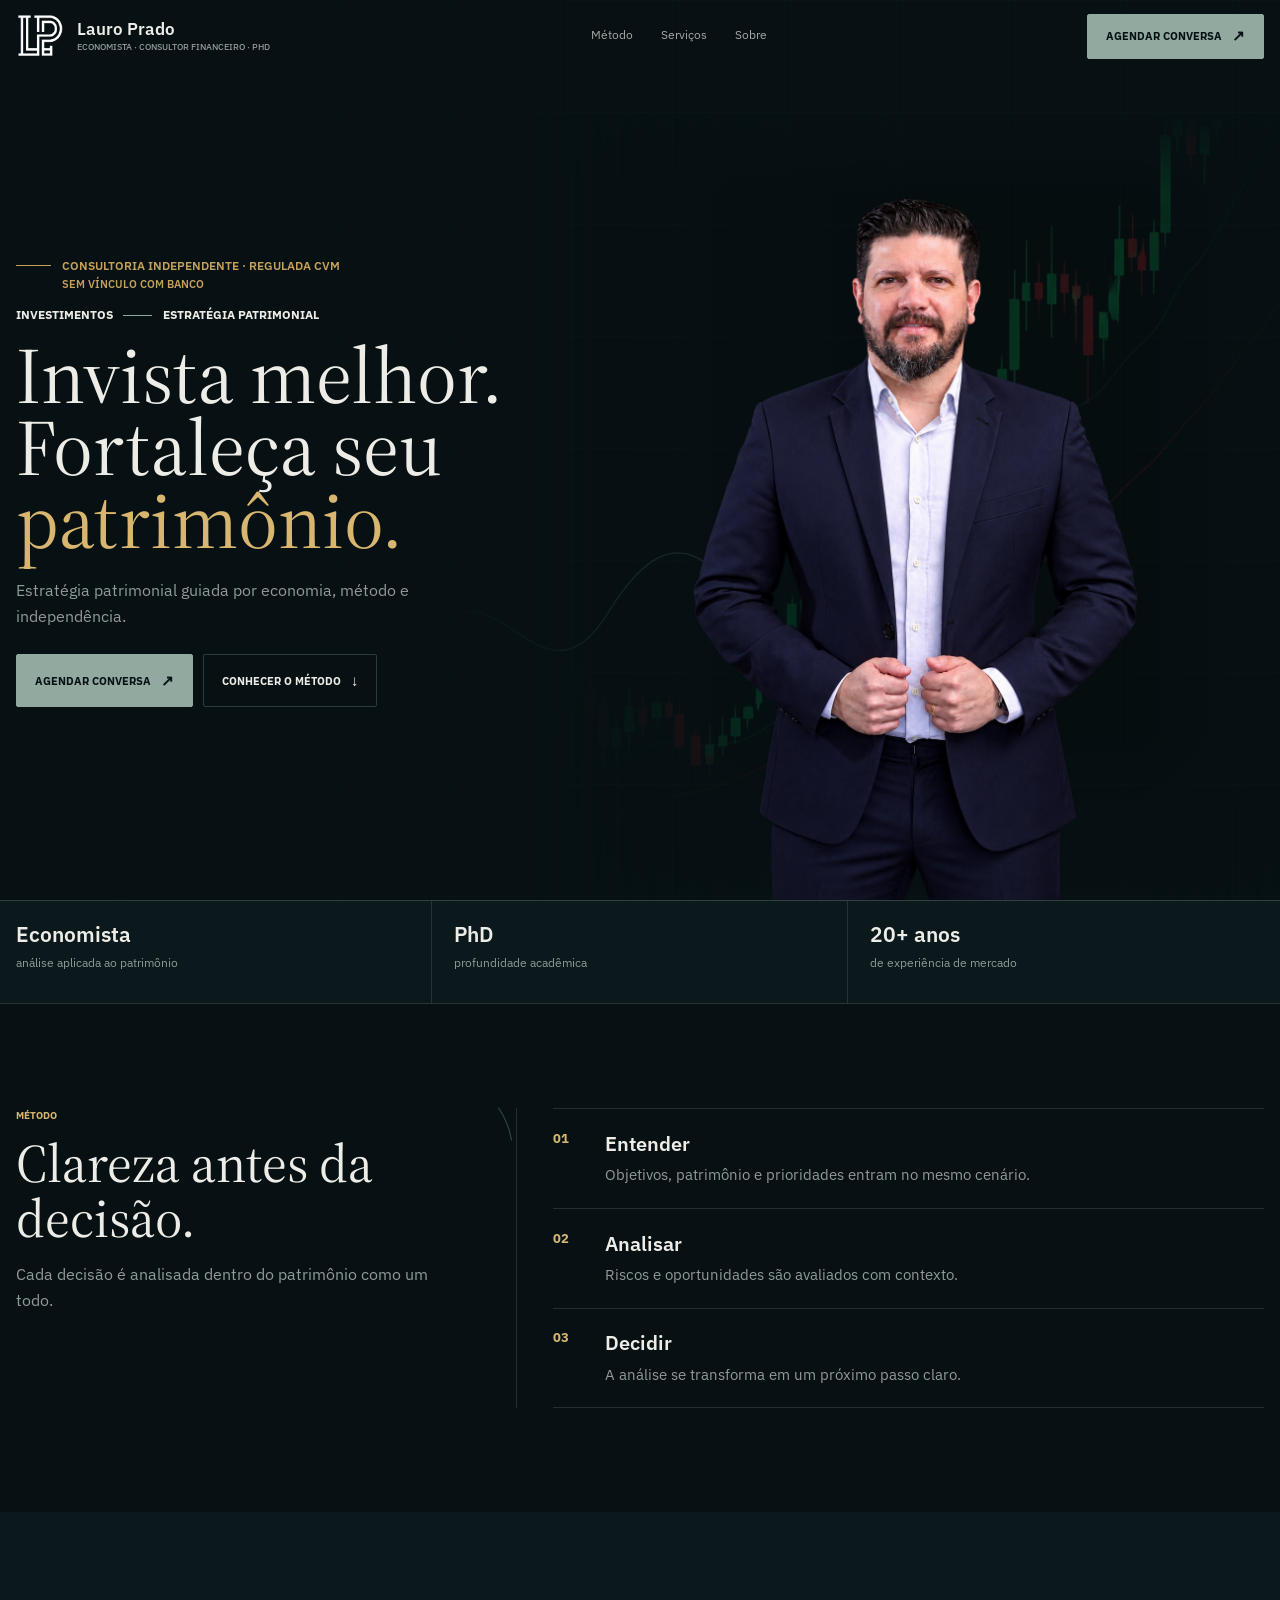
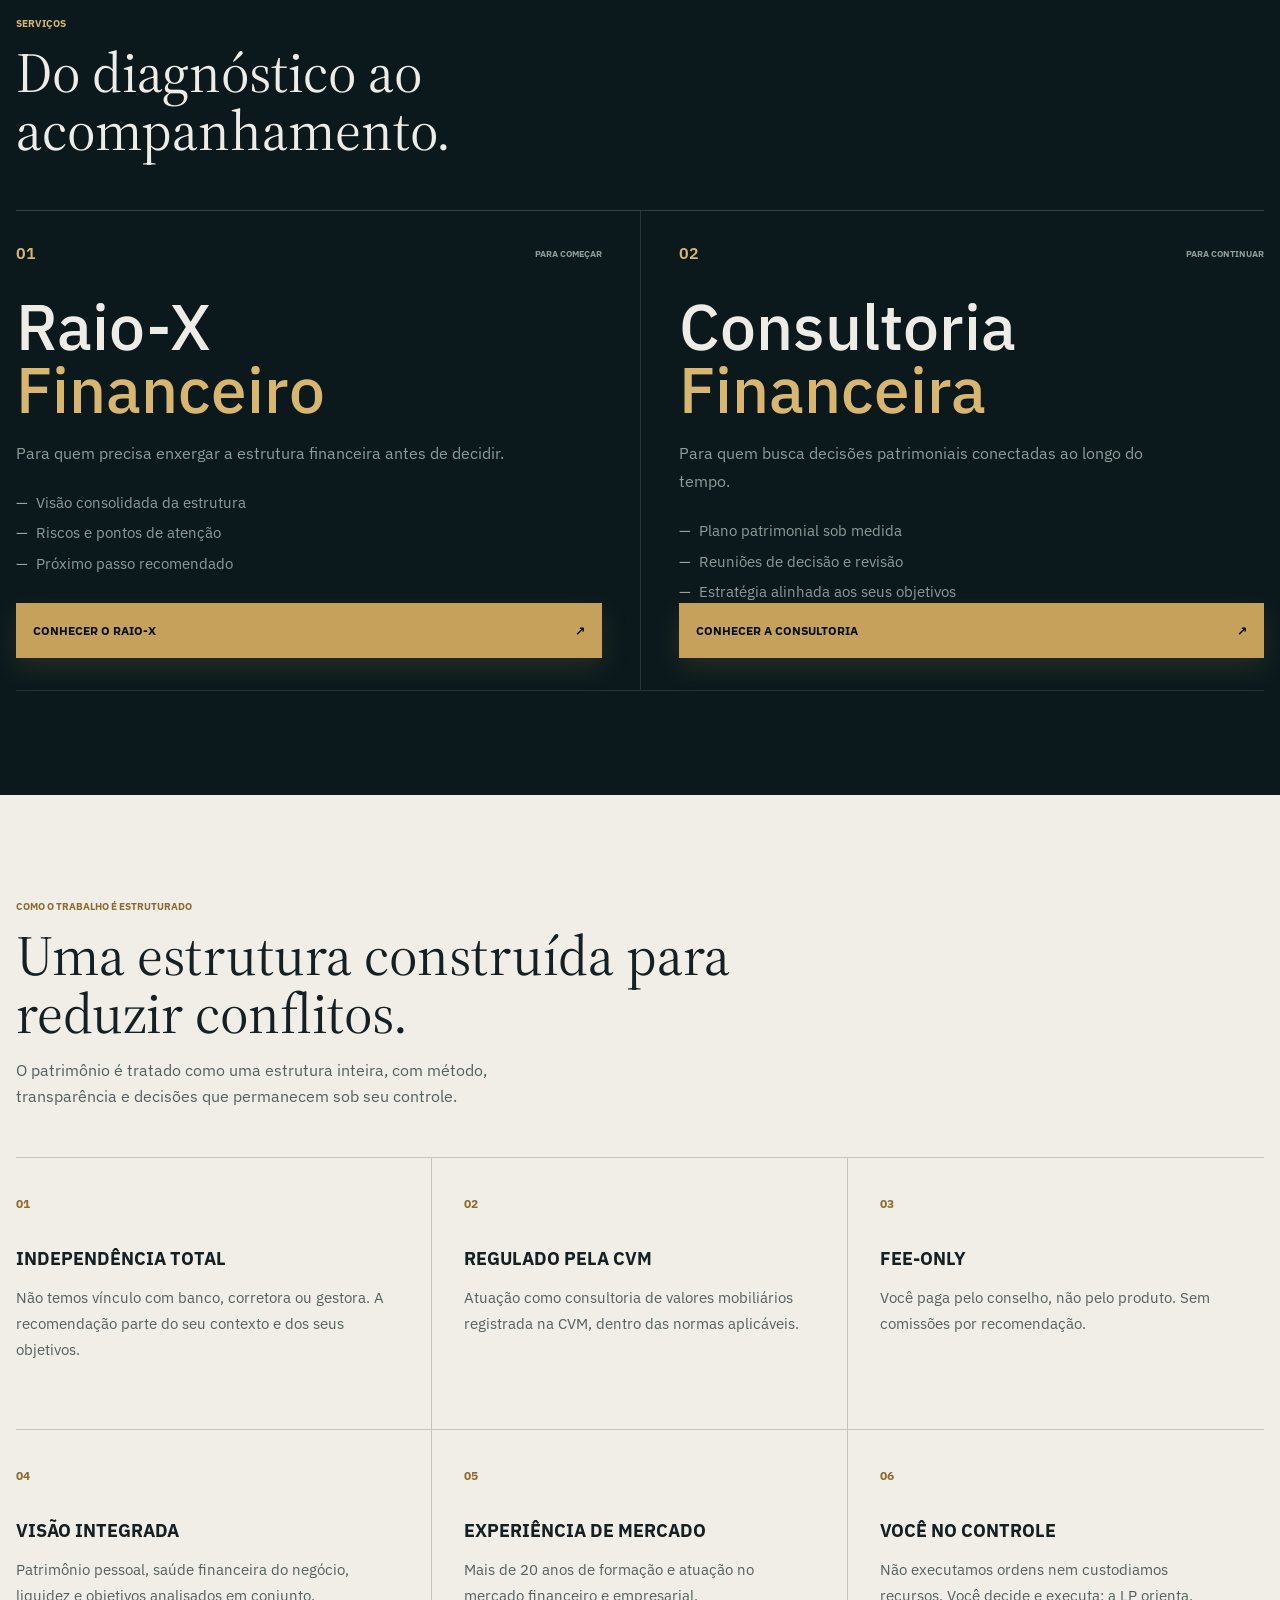
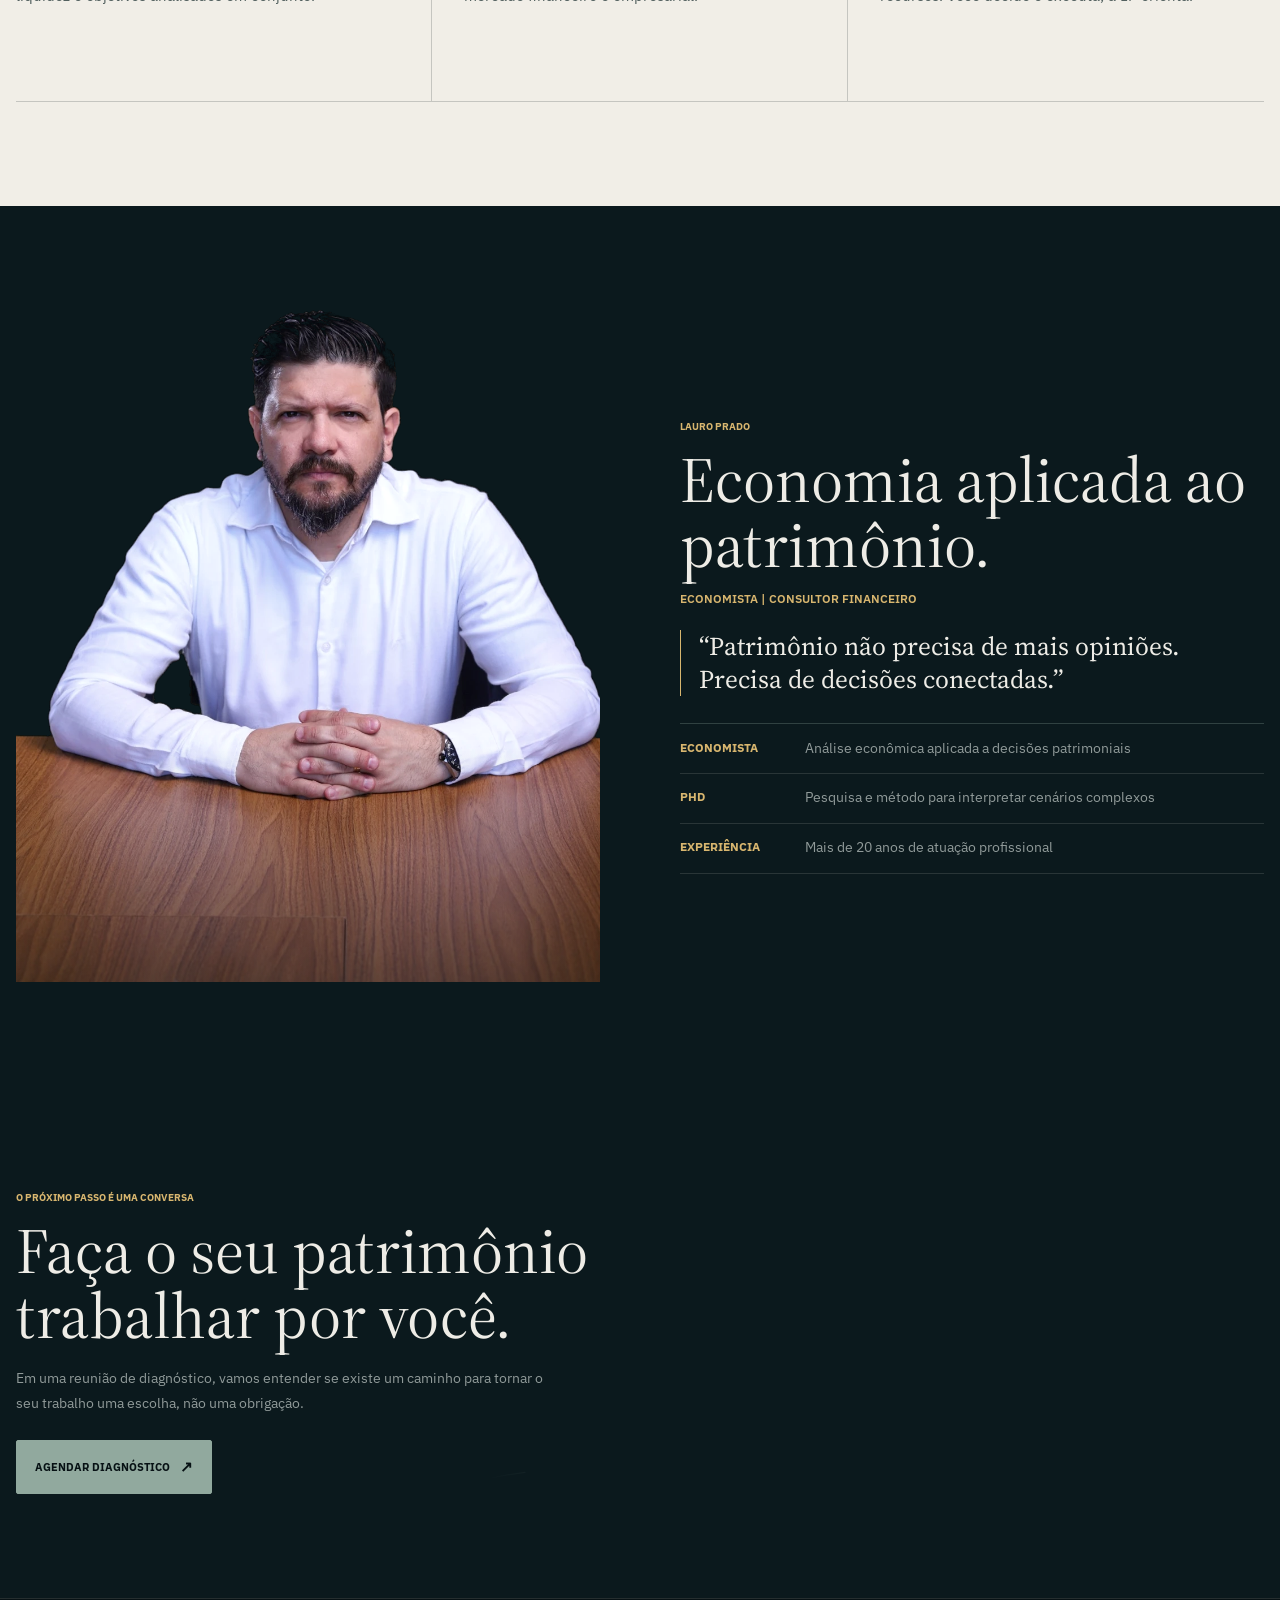
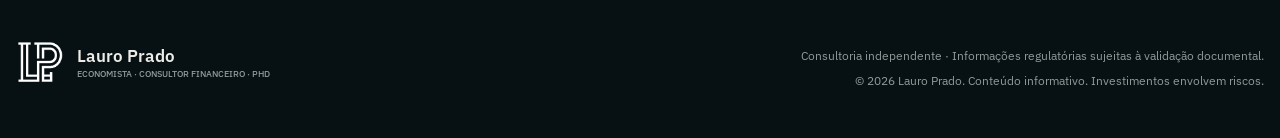
==== index.html @ 0a164f97 "Publish larger mobile portrait" ====
<!DOCTYPE html><html lang="pt-BR"><head><meta charset="UTF-8"><meta name="viewport" content="width=device-width"><meta name="theme-color" content="#071114"><meta name="referrer" content="strict-origin-when-cross-origin"><meta name="description" content="Consultoria independente para investir com mais estratégia e fortalecer seu patrimônio no longo prazo."><meta property="og:title" content="Lauro Prado | Invista melhor. Fortaleça seu patrimônio."><meta property="og:description" content="Organize seus investimentos, reduza decisões no escuro e busque crescimento patrimonial com estratégia."><meta property="og:image" content="/og.png"><title>Lauro Prado | Invista melhor. Fortaleça seu patrimônio.</title><link rel="stylesheet" href="/assets/index.tAjragAQ.css"></head><body><header class="site-header"><a class="brand" href="#inicio" aria-label="Lauro Prado, início"><span class="brand-mark"><img src="/logo-mark-transparent.png" alt=""></span><span class="brand-name"><strong>Lauro Prado</strong><small>Economista · Consultor financeiro · PHD</small></span></a><nav class="desktop-nav" aria-label="Navegação principal"><a href="#metodo">Método</a><a href="#solucoes">Serviços</a><a href="#sobre">Sobre</a></nav><a class="header-cta" href="https://www.lauroprado.com.br/reuniao">Agendar conversa <span aria-hidden="true">↗︎</span></a><button class="menu-button" type="button" aria-label="Abrir menu" aria-expanded="false"><span></span><span></span></button><nav class="mobile-menu" aria-label="Menu mobile"><a href="#metodo">Método</a><a href="#solucoes">Serviços</a><a href="#sobre">Sobre</a><a class="header-cta" href="https://www.lauroprado.com.br/reuniao">Agendar conversa <span aria-hidden="true">↗︎</span></a></nav></header><main><section id="inicio" class="hero"><div class="hero-market" aria-hidden="true"><img src="/market-candles-hero.webp" alt="" width="1024" height="1400"></div><svg class="decision-line decision-line-hero" viewBox="0 0 1000 240" preserveAspectRatio="none" aria-hidden="true"><path class="decision-path" d="M0 128 C68 32 126 221 204 102 S332 36 402 144 S526 198 592 116 S704 70 772 104 S886 86 1000 72"></path></svg><div class="hero-copy"><p class="hero-regulatory"><span><strong>Consultoria independente · Regulada CVM</strong><small>Sem vínculo com banco</small></span></p><p class="eyebrow hero-eyebrow">Investimentos <i></i> Estratégia patrimonial</p><h1><span class="hero-title-line">Invista melhor.</span><span class="hero-title-line">Fortaleça seu</span><span class="hero-title-line"><em>patrimônio.</em></span></h1><p class="hero-lead">Estratégia patrimonial guiada por economia, método e independência.</p><div class="hero-actions"><a class="button button-gold" href="https://www.lauroprado.com.br/reuniao">Agendar conversa <span aria-hidden="true">↗︎</span></a><a class="button button-ghost" href="#metodo">Conhecer o método <span aria-hidden="true">↓</span></a></div></div><div class="hero-person"><picture><source media="(max-width: 719px)" srcset="/consultor-terno-final-560.webp"><img src="/consultor-terno-final-960.webp" alt="Lauro Prado, economista e estrategista patrimonial" width="960" height="1440" fetchpriority="high"></picture></div></section><section id="credenciais" class="authority-strip" aria-label="Credenciais de Lauro Prado"><div data-reveal><strong>Economista</strong><span>análise aplicada ao patrimônio</span></div><div data-reveal><strong>PhD</strong><span>profundidade acadêmica</span></div><div data-reveal><strong>20+ anos</strong><span>de experiência de mercado</span></div></section><section id="metodo" class="method section-dark"><div class="method-layout"><div class="section-heading" data-reveal><p class="eyebrow">Método</p><h2>Clareza antes da decisão.</h2><p>Cada decisão é analisada dentro do patrimônio como um todo.</p></div><div class="steps-list"><svg class="decision-line decision-line-method" viewBox="0 0 120 460" preserveAspectRatio="none" aria-hidden="true"><path class="decision-path" d="M24 0 C102 70 18 136 72 214 S28 330 58 460"></path></svg><article class="step" data-reveal><span>01</span><div><h3>Entender</h3><p>Objetivos, patrimônio e prioridades entram no mesmo cenário.</p></div></article><article class="step" data-reveal><span>02</span><div><h3>Analisar</h3><p>Riscos e oportunidades são avaliados com contexto.</p></div></article><article class="step" data-reveal><span>03</span><div><h3>Decidir</h3><p>A análise se transforma em um próximo passo claro.</p></div></article></div></div></section><section id="solucoes" class="solutions section-light"><div class="section-heading" data-reveal><p class="eyebrow">Serviços</p><h2>Do diagnóstico ao acompanhamento.</h2></div><div class="offer-grid"><article class="offer offer-featured" data-reveal><div class="offer-top"><span class="offer-index">01</span><span class="offer-tag">Para começar</span></div><h3>Raio-X<br><em>Financeiro</em></h3><p>Para quem precisa enxergar a estrutura financeira antes de decidir.</p><ul class="offer-points"><li>Visão consolidada da estrutura</li><li>Riscos e pontos de atenção</li><li>Próximo passo recomendado</li></ul><a class="product-button" href="https://lauroprado.com.br/aplicacao">Conhecer o Raio-X <span aria-hidden="true">↗︎</span></a></article><article class="offer offer-consulting" data-reveal><div class="offer-top"><span class="offer-index">02</span><span class="offer-tag">Para continuar</span></div><h3>Consultoria<br><em>Financeira</em></h3><p>Para quem busca decisões patrimoniais conectadas ao longo do tempo.</p><ul class="offer-points"><li>Plano patrimonial sob medida</li><li>Reuniões de decisão e revisão</li><li>Estratégia alinhada aos seus objetivos</li></ul><a class="product-button" href="https://www.lauroprado.com.br/reuniao">Conhecer a consultoria <span aria-hidden="true">↗︎</span></a></article></div></section><section id="diferenciais" class="differentials section-light"><div class="section-heading" data-reveal><p class="eyebrow">Como o trabalho é estruturado</p><h2>Uma estrutura construída para reduzir conflitos.</h2><p>O patrimônio é tratado como uma estrutura inteira, com método, transparência e decisões que permanecem sob seu controle.</p></div><div class="differential-grid"><article data-reveal><span>01</span><h3>Independência total</h3><p>Não temos vínculo com banco, corretora ou gestora. A recomendação parte do seu contexto e dos seus objetivos.</p></article><article data-reveal><span>02</span><h3>Regulado pela CVM</h3><p>Atuação como consultoria de valores mobiliários registrada na CVM, dentro das normas aplicáveis.</p></article><article data-reveal><span>03</span><h3>Fee-only</h3><p>Você paga pelo conselho, não pelo produto. Sem comissões por recomendação.</p></article><article data-reveal><span>04</span><h3>Visão integrada</h3><p>Patrimônio pessoal, saúde financeira do negócio, liquidez e objetivos analisados em conjunto.</p></article><article data-reveal><span>05</span><h3>Experiência de mercado</h3><p>Mais de 20 anos de formação e atuação no mercado financeiro e empresarial.</p></article><article data-reveal><span>06</span><h3>Você no controle</h3><p>Não executamos ordens nem custodiamos recursos. Você decide e executa; a LP orienta.</p></article></div></section><section id="sobre" class="about section-light"><div class="about-photo" data-reveal><picture><source media="(max-width: 719px)" srcset="/consultor-mesa-720.webp"><img src="/consultor-mesa-1200.webp" alt="Lauro Prado sentado à mesa" width="1200" height="1188" loading="lazy"></picture></div><div class="about-copy" data-reveal><p class="eyebrow">Lauro Prado</p><h2>Economia aplicada ao patrimônio.</h2><p class="about-role">Economista | Consultor financeiro</p><blockquote>“Patrimônio não precisa de mais opiniões. Precisa de decisões conectadas.”</blockquote><dl class="about-facts"><div><dt>Economista</dt><dd>Análise econômica aplicada a decisões patrimoniais</dd></div><div><dt>PhD</dt><dd>Pesquisa e método para interpretar cenários complexos</dd></div><div><dt>Experiência</dt><dd>Mais de 20 anos de atuação profissional</dd></div></dl></div></section><section class="final-cta"><svg class="decision-line decision-line-final" viewBox="0 0 1000 160" preserveAspectRatio="none" aria-hidden="true"><path class="decision-path" d="M0 104 C138 78 236 116 342 92 S558 84 674 78 S862 69 1000 64"></path></svg><div data-reveal><p class="eyebrow">O próximo passo é uma conversa</p><h2>Faça o seu patrimônio trabalhar por você.</h2><p>Em uma reunião de diagnóstico, vamos entender se existe um caminho para tornar o seu trabalho uma escolha, não uma obrigação.</p><a class="button button-gold" href="https://lauroprado.com.br/aplicacao">Agendar diagnóstico <span aria-hidden="true">↗︎</span></a></div></section></main><footer class="site-footer"><a class="brand" href="#inicio"><span class="brand-mark"><img src="/logo-mark-transparent.png" alt=""></span><span class="brand-name"><strong>Lauro Prado</strong><small>Economista · Consultor financeiro · PHD</small></span></a><div class="footer-legal"><p>Consultoria independente · Informações regulatórias sujeitas à validação documental.</p><small>© 2026 Lauro Prado. Conteúdo informativo. Investimentos envolvem riscos.</small></div></footer><script type="module" src="/assets/index.astro_astro_type_script_index_0_lang.DBPGQiYn.js"></script></body></html>
---- assets/index.tAjragAQ.css ----
@import "https://fonts.googleapis.com/css2?family=IBM+Plex+Sans:wght@400;500;600;700&family=Source+Serif+4:opsz,wght@8..60,400;8..60,500;8..60,600&display=swap";:root{--navy:#071114;--surface:#0b191d;--surface-strong:#0b191d;--ink:#eeece6;--muted:#909a99;--paper:#f1eee7;--paper-ink:#142024;--accent:#91a99e;--accent-strong:#d8b66f;--brass:#c6a15b;--gold:var(--accent);--gold-soft:var(--accent-strong);--line:#91a99e47;--line-soft:#eeece621;--sans:"IBM Plex Sans", Arial, sans-serif;--display:"Source Serif 4", Georgia, serif}*{box-sizing:border-box}html{scroll-behavior:smooth;background:var(--navy)}body{background:var(--navy);min-width:0;color:var(--ink);font-family:var(--sans);-webkit-font-smoothing:antialiased;margin:0;overflow-x:hidden}a{color:inherit;text-decoration:none}button{font:inherit}img{max-width:100%;display:block}section[id]{scroll-margin-top:5.2rem}[data-reveal]{opacity:1}a:focus-visible,button:focus-visible{outline:2px solid var(--accent-strong);outline-offset:4px}.site-header{z-index:30;background:0 0;border-bottom:1px solid #0000;grid-template-columns:1fr auto;align-items:center;width:100%;min-height:4.5rem;padding:0 max(.85rem,50% - 39rem);transition:background .24s,border-color .24s,backdrop-filter .24s;display:grid;position:fixed;top:0;left:0}.site-header.is-scrolled{border-color:var(--line-soft);backdrop-filter:blur(10px);background:#071114eb}.brand{align-items:center;gap:.78rem;width:max-content;display:inline-flex}.brand-mark{flex:none;place-items:center;width:3.05rem;height:3.05rem;display:grid;overflow:hidden}.brand-mark img{object-fit:contain;width:100%;height:100%}.brand-name strong{color:var(--ink);letter-spacing:0;font-size:clamp(1rem,1.35vw,1.22rem);font-weight:600;line-height:1;display:block}.brand-name small{color:var(--muted);letter-spacing:0;text-transform:uppercase;white-space:nowrap;margin-top:.28rem;font-size:.57rem;font-weight:500;line-height:1.15;display:block}.desktop-nav,.site-header>.header-cta{display:none}.desktop-nav a{color:#f2f0e9ad;font-size:.72rem;transition:color .2s}.desktop-nav a:hover{color:var(--ink)}.menu-button{border:1px solid var(--line);width:2.75rem;height:2.75rem;color:var(--gold-soft);background:#05111640;border-radius:2px;place-content:center;gap:.36rem;display:grid}.menu-button span{background:currentColor;width:1.1rem;height:1px;display:block}.mobile-menu{border-bottom:1px solid var(--line);background:#051116fa;padding:.55rem .85rem .85rem;display:none;position:absolute;top:100%;left:0;right:0}.mobile-menu.is-open{display:grid}.mobile-menu a:not(.header-cta){border-bottom:1px solid var(--line-soft);color:var(--ink);padding:.85rem 0;font-size:.82rem}.header-cta,.button{border:1px solid var(--accent);letter-spacing:0;text-transform:uppercase;border-radius:2px;justify-content:center;align-items:center;gap:.65rem;min-height:3.35rem;padding:0 1.1rem;font-size:.68rem;font-weight:700;transition:color .18s,background .18s,transform .18s;display:inline-flex}.header-cta:hover,.button:hover{transform:translateY(-1px)}.button-gold,.header-cta{background:var(--accent);color:#071114;box-shadow:none}.button-gold:hover,.header-cta:hover{background:var(--accent-strong)}.button-ghost{border-color:var(--line);color:var(--ink);background:0 0}.button-ghost:hover{border-color:var(--gold)}.button span,.header-cta span,.product-button span,.text-link span{font-variant-emoji:text;font-family:Arial,sans-serif}.button span,.header-cta span{font-size:.95rem}.eyebrow{color:var(--accent-strong);letter-spacing:0;text-transform:uppercase;margin:0;font-size:.61rem;font-weight:700;line-height:1.55}.hero{isolation:isolate;background:var(--navy);grid-template-columns:minmax(0,.88fr) minmax(0,1.12fr);align-items:center;min-height:100svh;padding:5.5rem max(.9rem,50% - 39rem) 0;display:grid;position:relative;overflow:hidden}.hero:before{z-index:-2;content:"";background-image:linear-gradient(#91a99e06 1px,#0000 1px),linear-gradient(90deg,#91a99e05 1px,#0000 1px);background-size:7rem 7rem;position:absolute;inset:0;mask-image:linear-gradient(90deg,#0000 5%,#000 50% 100%)}.hero-copy{z-index:5;max-width:38rem;padding:2rem 0 3.5rem;position:relative}.hero-regulatory{color:var(--brass);text-transform:uppercase;align-items:flex-start;gap:.7rem;margin:0 0 .9rem;font-size:clamp(.76rem,.9vw,.84rem);font-weight:600;line-height:1.4;display:flex}.hero-regulatory:before{background:var(--brass);content:"";flex:none;width:2.2rem;height:1px;margin-top:.65em}.hero-regulatory span{gap:.18rem;display:grid}.hero-regulatory strong{color:var(--brass);font:inherit}.hero-regulatory small{color:var(--brass);font-size:.67rem;font-weight:600;line-height:1.4}.hero-copy .eyebrow{color:var(--ink);flex-wrap:wrap;align-items:center;gap:.65rem;font-size:clamp(.74rem,.9vw,.84rem);display:flex}.hero-copy .eyebrow i{background:var(--accent);width:1.8rem;height:1px}.hero h1{max-width:none;color:var(--ink);font-family:var(--display);letter-spacing:0;margin:1rem 0 0;font-size:clamp(4rem,6.2vw,6.2rem);font-weight:400;line-height:.91}.hero-title-line{white-space:nowrap;display:block;overflow:visible}.hero h1 em{color:var(--accent-strong);font-style:normal}.hero-lead{max-width:30rem;color:var(--muted);margin:1.35rem 0 0;font-size:1rem;line-height:1.58}.hero-actions{flex-wrap:wrap;gap:.65rem;margin-top:1.55rem;display:flex}.hero-market{z-index:0;opacity:.2;pointer-events:none;position:absolute;inset:7.25rem -2rem 0 42%;overflow:hidden;mask-image:linear-gradient(90deg,#0000 0%,#000 24% 78%,#0000 100%)}.hero-market:before{z-index:1;content:"";background:linear-gradient(90deg, var(--navy) 0%, #0711144d 24%, transparent 52%), linear-gradient(0deg, var(--navy) 0%, transparent 22%, transparent 90%, var(--navy) 100%);position:absolute;inset:0}.hero-market img{object-fit:cover;object-position:64% bottom;filter:saturate(.92)contrast(1.1)brightness(.9);mix-blend-mode:screen;width:100%;height:100%}.hero-person{z-index:3;clip-path:inset(0);align-self:end;height:min(79vh,48rem);position:relative;overflow:visible}.hero-person picture{width:100%;height:100%;display:block}.hero-person img{object-fit:contain;object-position:center bottom;width:100%;height:100%}.authority-strip{z-index:6;border-top:1px solid var(--line);border-bottom:1px solid var(--line-soft);background:var(--surface);grid-template-columns:repeat(3,minmax(0,1fr));padding:0 max(.9rem,50% - 39rem);display:grid;position:relative}.authority-strip div{border-right:1px solid var(--line-soft);min-height:6.4rem;padding:1.25rem 1.4rem}.authority-strip div:first-child{padding-left:0}.authority-strip div:last-child{border-right:0}.authority-strip strong{color:var(--ink);font-size:1.3rem;font-weight:600;display:block}.authority-strip span{color:var(--muted);margin-top:.35rem;font-size:.78rem;line-height:1.35;display:block}.decision-line{z-index:1;pointer-events:none;position:absolute;overflow:visible}.decision-path{fill:none;stroke:var(--accent);stroke-linecap:round;stroke-width:1.25px;vector-effect:non-scaling-stroke}.decision-line-hero{opacity:.15;width:66%;height:24%;bottom:18%;right:0;mask-image:linear-gradient(90deg,#0000,#000 28% 80%,#0000)}.section-light,.section-dark{background:var(--navy);color:var(--ink)}.solutions,.method,.differentials,.about,.final-cta{padding:6.5rem max(.9rem,50% - 39rem)}.section-heading h2,.about-copy h2,.final-cta h2{color:var(--ink);font-family:var(--display);letter-spacing:0;margin:.8rem 0 0;font-weight:400;line-height:1.02}.section-heading{max-width:57rem}.section-heading h2{max-width:52rem;font-size:clamp(2.5rem,4.4vw,4.5rem)}.section-heading>p:last-child{max-width:35rem;color:var(--muted);margin:1rem 0 0;font-size:1rem;line-height:1.6}.solutions{background:var(--surface)}.offer-grid{border-top:1px solid var(--line);max-width:78rem;margin-top:3.2rem;display:grid}.offer{border-bottom:1px solid var(--line-soft);background:0 0;flex-direction:column;min-width:0;padding:2rem 0;display:flex;position:relative}.offer-top{justify-content:space-between;align-items:center;display:flex}.offer-index{color:var(--accent-strong);font-size:1rem;font-weight:600}.offer-tag{color:var(--muted);text-transform:uppercase;font-size:.55rem;font-weight:700}.offer h3{color:var(--ink);font-family:var(--sans);margin:2rem 0 0;font-size:clamp(2.35rem,5vw,4.1rem);font-weight:500;line-height:.98}.offer h3 em{color:var(--accent-strong);font-style:normal}.offer>p{max-width:31rem;color:var(--muted);margin:1.15rem 0 0;font-size:1.02rem;line-height:1.74}.offer-points{color:var(--muted);gap:.72rem;margin:1.6rem 0 0;padding:0;font-size:.92rem;list-style:none;display:grid}.offer-points li:before{color:var(--accent);content:"—";margin-right:.5rem}.text-link{border-bottom:1px solid var(--accent);width:max-content;color:var(--accent-strong);text-transform:uppercase;align-items:center;gap:.45rem;margin-top:1.8rem;padding-bottom:.35rem;font-size:.67rem;font-weight:700;display:inline-flex}.text-link span{font-size:.9rem}.product-button{border:1px solid var(--brass);background:var(--brass);width:100%;min-height:3.45rem;color:var(--navy);text-transform:uppercase;justify-content:space-between;align-items:center;gap:.55rem;margin-top:auto;padding:0 1rem;font-size:.72rem;font-weight:700;transition:color .18s,border-color .18s,background .18s,box-shadow .18s,transform .18s;display:inline-flex;box-shadow:0 10px 28px #c6a15b24}.product-button span{transition:transform .18s}.product-button:hover{border-color:var(--accent-strong);background:var(--accent-strong);color:var(--navy);transform:translateY(-2px);box-shadow:0 14px 34px #d8b66f38}.product-button:hover span{transform:translate(4px)}.method{background:var(--navy)}.method-layout{gap:3.5rem;max-width:78rem;margin:0 auto;display:grid}.method .section-heading h2{font-size:clamp(2.7rem,4.2vw,4.4rem)}.steps-list{border-left:1px solid var(--line-soft);padding-left:2.2rem;display:grid;position:relative}.decision-line-method{opacity:.32;width:3rem;height:100%;top:0;bottom:0;left:-1.8rem}.step{border-bottom:1px solid var(--line-soft);grid-template-columns:2.4rem 1fr;gap:.9rem;padding:1.3rem 0;display:grid}.step:first-of-type{border-top:1px solid var(--line-soft)}.step>span{color:var(--accent-strong);font-size:.82rem;font-weight:700}.step h3{color:var(--ink);margin:0;font-size:1.28rem;font-weight:600}.step p{max-width:31rem;color:var(--muted);margin:.45rem 0 0;font-size:.92rem;line-height:1.55}.about{background:var(--surface);gap:3.2rem;display:grid}.about-photo{min-height:30rem;position:relative;overflow:hidden}.about-photo picture,.about-photo img{width:100%;height:100%;min-height:30rem}.about-photo img{object-fit:cover;object-position:center;filter:saturate(.82)contrast(1.04)}.about-photo:after{content:"";background:linear-gradient(#0000 65%,#0511165c);position:absolute;inset:0}.about-copy{align-self:center;max-width:38rem}.about-copy h2{font-size:clamp(3rem,5vw,5.2rem)}.about-role{text-transform:uppercase;font-weight:600;color:var(--accent-strong)!important;font-size:.78rem!important}.about-copy blockquote{border-left:1px solid var(--accent-strong);color:var(--ink);font-family:var(--display);margin:1.5rem 0 0;padding-left:1.1rem;font-size:clamp(1.35rem,2vw,1.8rem);line-height:1.3}.about-facts{border-top:1px solid var(--line);margin:1.7rem 0 0;display:grid}.about-facts div{border-bottom:1px solid var(--line-soft);grid-template-columns:7rem 1fr;gap:.8rem;padding:.9rem 0;display:grid}.about-facts dt{color:var(--gold-soft);text-transform:uppercase;font-size:.78rem;font-weight:700}.about-facts dd{color:var(--muted);margin:0;font-size:.86rem;line-height:1.45}.differentials{background:var(--paper);color:var(--paper-ink)}.differentials .eyebrow{color:#8b6b2f}.differentials .section-heading h2{color:var(--paper-ink)}.differentials .section-heading>p:last-child{color:#52605f;font-size:1rem}.differential-grid{border-top:1px solid #14202433;max-width:78rem;margin-top:3rem;display:grid}.differential-grid article{border-bottom:1px solid #14202433;min-width:0;min-height:16rem;padding:2.1rem 1.6rem 2.1rem 0}.differential-grid article>span{color:#8b6b2f;font-size:.72rem;font-weight:700;line-height:1}.differential-grid h3{color:var(--paper-ink);text-transform:uppercase;margin:2.2rem 0 0;font-size:1.14rem;font-weight:700;line-height:1.25}.differential-grid p{color:#52605f;max-width:23rem;margin:.9rem 0 0;font-size:.96rem;line-height:1.7}.final-cta{background:var(--surface-strong);position:relative;overflow:hidden}.final-cta>div{z-index:1;max-width:62rem;position:relative}.final-cta h2{max-width:49rem;font-size:clamp(2.8rem,5vw,5.1rem)}.final-cta>div>p:not(.eyebrow){max-width:34rem;color:var(--muted);margin:1.1rem 0 0;font-size:.9rem;line-height:1.7}.final-cta .button{margin-top:1.55rem}.cta-meta{width:max-content;color:var(--muted);align-items:center;gap:.55rem;margin-top:1rem;font-size:.78rem;display:flex}.cta-meta i{background:var(--accent);width:1.4rem;height:1px}.decision-line-final{opacity:.2;width:62%;height:32%;bottom:12%;right:0;mask-image:linear-gradient(90deg,#0000,#000 18%,#000)}.site-footer{border-top:1px solid var(--line-soft);background:var(--navy);color:var(--muted);gap:2.4rem;padding:2.5rem max(.9rem,50% - 39rem) 3rem;display:grid}.footer-legal p,.footer-legal small{max-width:34rem;margin:.5rem 0 0;font-size:.72rem;line-height:1.55;display:block}.desktop-nav a:after{content:"";transform-origin:0;background:currentColor;width:100%;height:1px;margin-top:.2rem;transition:transform .18s;display:block;transform:scaleX(0)}.desktop-nav a:hover:after{transform:scaleX(1)}@media (width>=960px){.site-header{grid-template-columns:auto 1fr auto;min-height:4.6rem}.desktop-nav{justify-content:center;gap:clamp(1rem,2.2vw,2.25rem);display:flex}.site-header>.header-cta{min-height:2.8rem;display:inline-flex}.menu-button,.mobile-menu{display:none}.offer-grid{grid-template-columns:repeat(2,minmax(0,1fr))}.offer{min-height:30rem;padding:2rem 2.4rem 2rem 0}.offer+.offer{border-left:1px solid var(--line-soft);padding-left:2.4rem;padding-right:0}.method-layout{grid-template-columns:minmax(18rem,.72fr) minmax(25rem,1.28fr);gap:5rem}.method .section-heading{align-self:start;position:sticky;top:7rem}.about{grid-template-columns:minmax(23rem,1fr) minmax(24rem,1fr);align-items:center;gap:5rem}.about-photo,.about-photo picture,.about-photo img{min-height:42rem}.differential-grid{grid-template-columns:repeat(3,minmax(0,1fr))}.differential-grid article{border-right:1px solid #14202433;min-height:17rem;padding-left:2rem;padding-right:2rem}.differential-grid article:nth-child(3n+1){padding-left:0}.differential-grid article:nth-child(3n){border-right:0}.final-cta .button{width:max-content}.site-footer{grid-template-columns:1fr 1fr;align-items:start;padding-bottom:3rem}.footer-legal{text-align:right;justify-self:end}}@media (width<=719px){.site-header{min-height:4.35rem}.hero{grid-template-columns:minmax(0,32%) minmax(0,68%);align-items:start;min-height:auto;padding:5.45rem .9rem 0;display:grid}.hero:before{background-size:4rem 4rem}.hero-copy{display:contents}.hero-regulatory{grid-area:1/1/auto/-1;max-width:21rem;margin-bottom:.75rem;font-size:.76rem}.hero-regulatory:before{width:1.5rem}.hero-regulatory small{font-size:.72rem}.hero-copy .eyebrow{grid-area:2/1/auto/-1;font-size:.78rem}.hero h1{grid-area:3/1/auto/-1;max-width:10.3ch;margin-top:.75rem;font-size:clamp(2.75rem,12.1vw,3.25rem);line-height:.94}.hero-title-line:first-child{max-width:10.4ch}.hero-lead{z-index:5;grid-area:4/1;max-width:none;margin-top:1rem;font-size:.84rem;line-height:1.48;position:relative}.hero-actions{z-index:5;grid-area:5/1;align-self:start;gap:.45rem;width:100%;margin-top:1.15rem;display:grid;position:relative}.hero-actions .button{white-space:nowrap;min-height:2.7rem;padding:0 .2rem;font-size:.6rem}.hero-actions .button-gold span{display:none}.hero-actions .button-ghost{border-width:0 0 1px;justify-self:start;width:max-content;min-height:2.2rem;padding:0;font-size:.59rem}.hero-market{opacity:.34;inset:13rem -1rem 0 0;mask-image:linear-gradient(#0000 0%,#000 8% 90%,#0000 100%)}.hero-market:before{background:linear-gradient(90deg, #071114f0 0%, #071114a8 42%, #07111414 76%), linear-gradient(0deg, var(--navy) 0%, transparent 15%, transparent 92%, var(--navy) 100%)}.hero-market img{object-fit:cover;object-position:center bottom;filter:saturate(1.14)contrast(1.18)brightness(1.04)}.decision-line-hero{opacity:.18;width:76%;height:20%;bottom:18%;right:-10%}.hero-person{grid-area:4/2/span 2;align-self:end;width:calc(100% + .45rem);height:28rem;margin:0;position:relative;bottom:auto;right:-.45rem;overflow:hidden}.hero-person picture{height:100%}.hero-person img{object-fit:contain;object-position:center bottom;width:100%;max-width:100%;height:100%;transform:none}.authority-strip{padding:0 .9rem}.authority-strip div{min-height:4.9rem;padding:.8rem .55rem}.authority-strip div:first-child{padding-left:0}.authority-strip strong{font-size:1rem}.authority-strip span{font-size:.72rem;line-height:1.3}.method,.solutions{padding-top:3.35rem;padding-bottom:3.35rem}.differentials,.about,.final-cta{padding-top:3.7rem;padding-bottom:3.7rem}.section-heading h2,.method .section-heading h2{font-size:clamp(2.45rem,10.4vw,3.1rem)}.section-heading>p:last-child{font-size:.96rem;line-height:1.5}.method-layout{gap:1.55rem}.steps-list{padding-left:1.8rem}.step{padding:1.1rem 0}.step>span{font-size:.8rem}.step h3{font-size:1.2rem}.step p{font-size:.9rem;line-height:1.5}.solutions{background:var(--surface)}.offer-grid{grid-template-columns:1fr;gap:0;margin-top:1.55rem}.offer{border:0;border-top:1px solid var(--line);min-height:0;padding:1.6rem 0}.offer:last-child{border-bottom:1px solid var(--line-soft)}.offer-top{align-items:center}.offer-index{font-size:.9rem}.offer-tag{font-size:.72rem}.offer h3{margin-top:1.05rem;font-size:clamp(2rem,9vw,2.5rem)}.offer>p{margin-top:.9rem;font-size:.96rem;line-height:1.5}.offer-points{gap:.55rem;margin-top:1.15rem;font-size:.9rem}.product-button{min-height:3.4rem;margin-top:1.25rem;font-size:.84rem}.about{gap:2.3rem}.about-photo,.about-photo picture,.about-photo img{min-height:28rem}.about-copy h2{font-size:clamp(2.6rem,11vw,3.3rem)}.about-role{font-size:.82rem!important}.about-copy blockquote{font-size:1.4rem}.about-facts{margin-top:1.4rem}.about-facts div{grid-template-columns:6.5rem 1fr;padding:.85rem 0}.about-facts dt{font-size:.76rem}.about-facts dd{font-size:.85rem}.differentials .section-heading>p:last-child{display:none}.differential-grid{grid-template-columns:1fr;margin-top:1.65rem}.differential-grid article{min-height:0;padding:1.45rem 0}.differential-grid h3{margin-top:.85rem;font-size:.94rem}.differential-grid p{margin-top:.6rem;font-size:.84rem;line-height:1.55}.final-cta .button{width:100%;min-height:3.55rem}.final-cta>div>p:not(.eyebrow){font-size:.96rem;line-height:1.5}.cta-meta{font-size:.78rem}.decision-line-final{opacity:.16;width:100%;right:-25%}.site-footer{gap:1.5rem}.footer-legal p,.footer-legal small{font-size:.75rem}}@media (width<=430px){.site-header{padding-right:max(1rem, env(safe-area-inset-right));padding-left:max(1rem, env(safe-area-inset-left))}.brand{gap:.62rem}.brand-mark{width:2.75rem;height:2.75rem}.brand-name strong{font-size:.94rem}.brand-name small{font-size:.62rem}.hero{padding-right:max(.9rem, env(safe-area-inset-right));padding-left:max(.9rem, env(safe-area-inset-left))}.hero h1{max-width:none;font-size:clamp(2.5rem,10.7vw,2.9rem)}.hero-actions{width:100%;max-width:none}.hero-person{width:calc(100% + .45rem);height:28rem;bottom:auto;right:-.45rem}.hero-person picture{height:100%}.hero-person img{object-fit:contain;object-position:center bottom;width:100%;max-width:100%;height:100%;transform:none}.decision-line-hero{opacity:.26}}@media (width<=359px){.brand-name small{display:none}.brand-name strong{font-size:.9rem}.hero h1{font-size:2.75rem}.hero-person{width:calc(100% + .35rem);right:-.35rem}}@media (prefers-reduced-motion:reduce){*,:before,:after{scroll-behavior:auto!important;transition-duration:.001ms!important;animation-duration:.001ms!important}.decision-path{stroke-dasharray:none!important;stroke-dashoffset:0!important}}
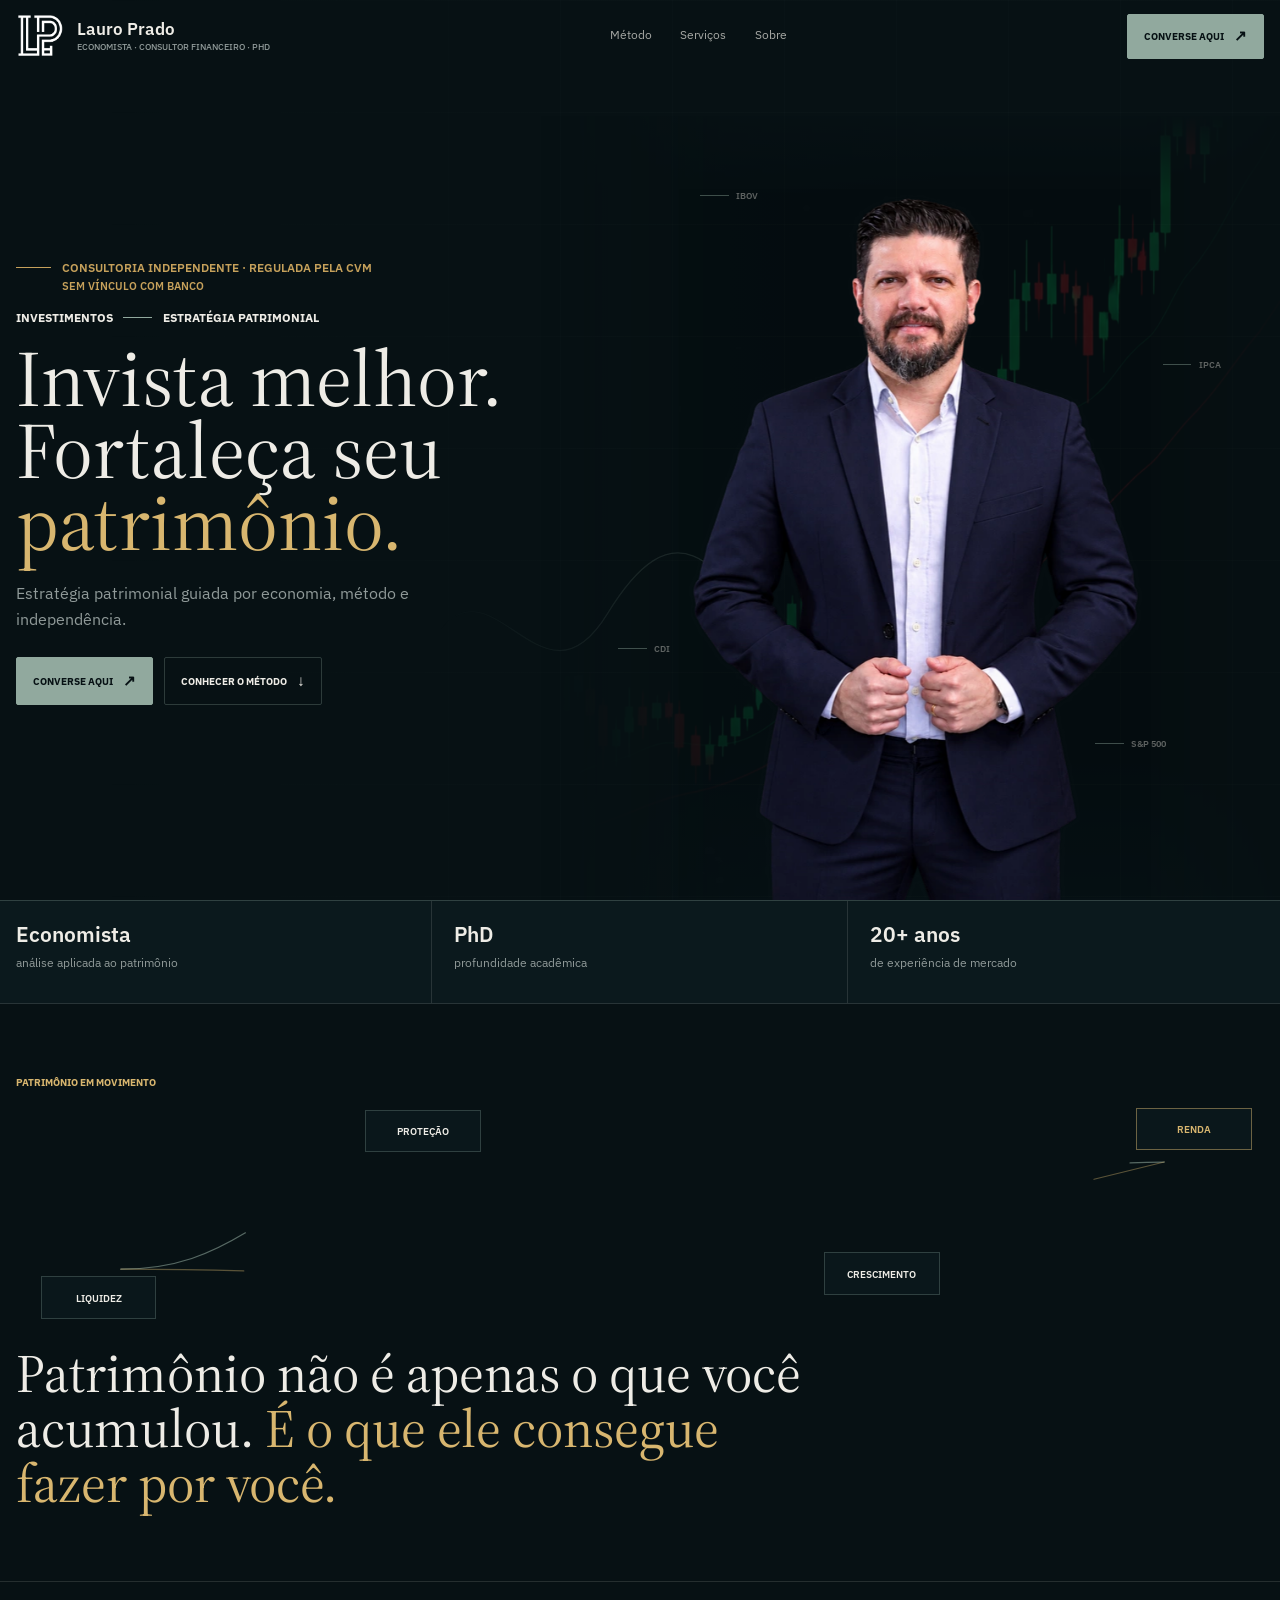
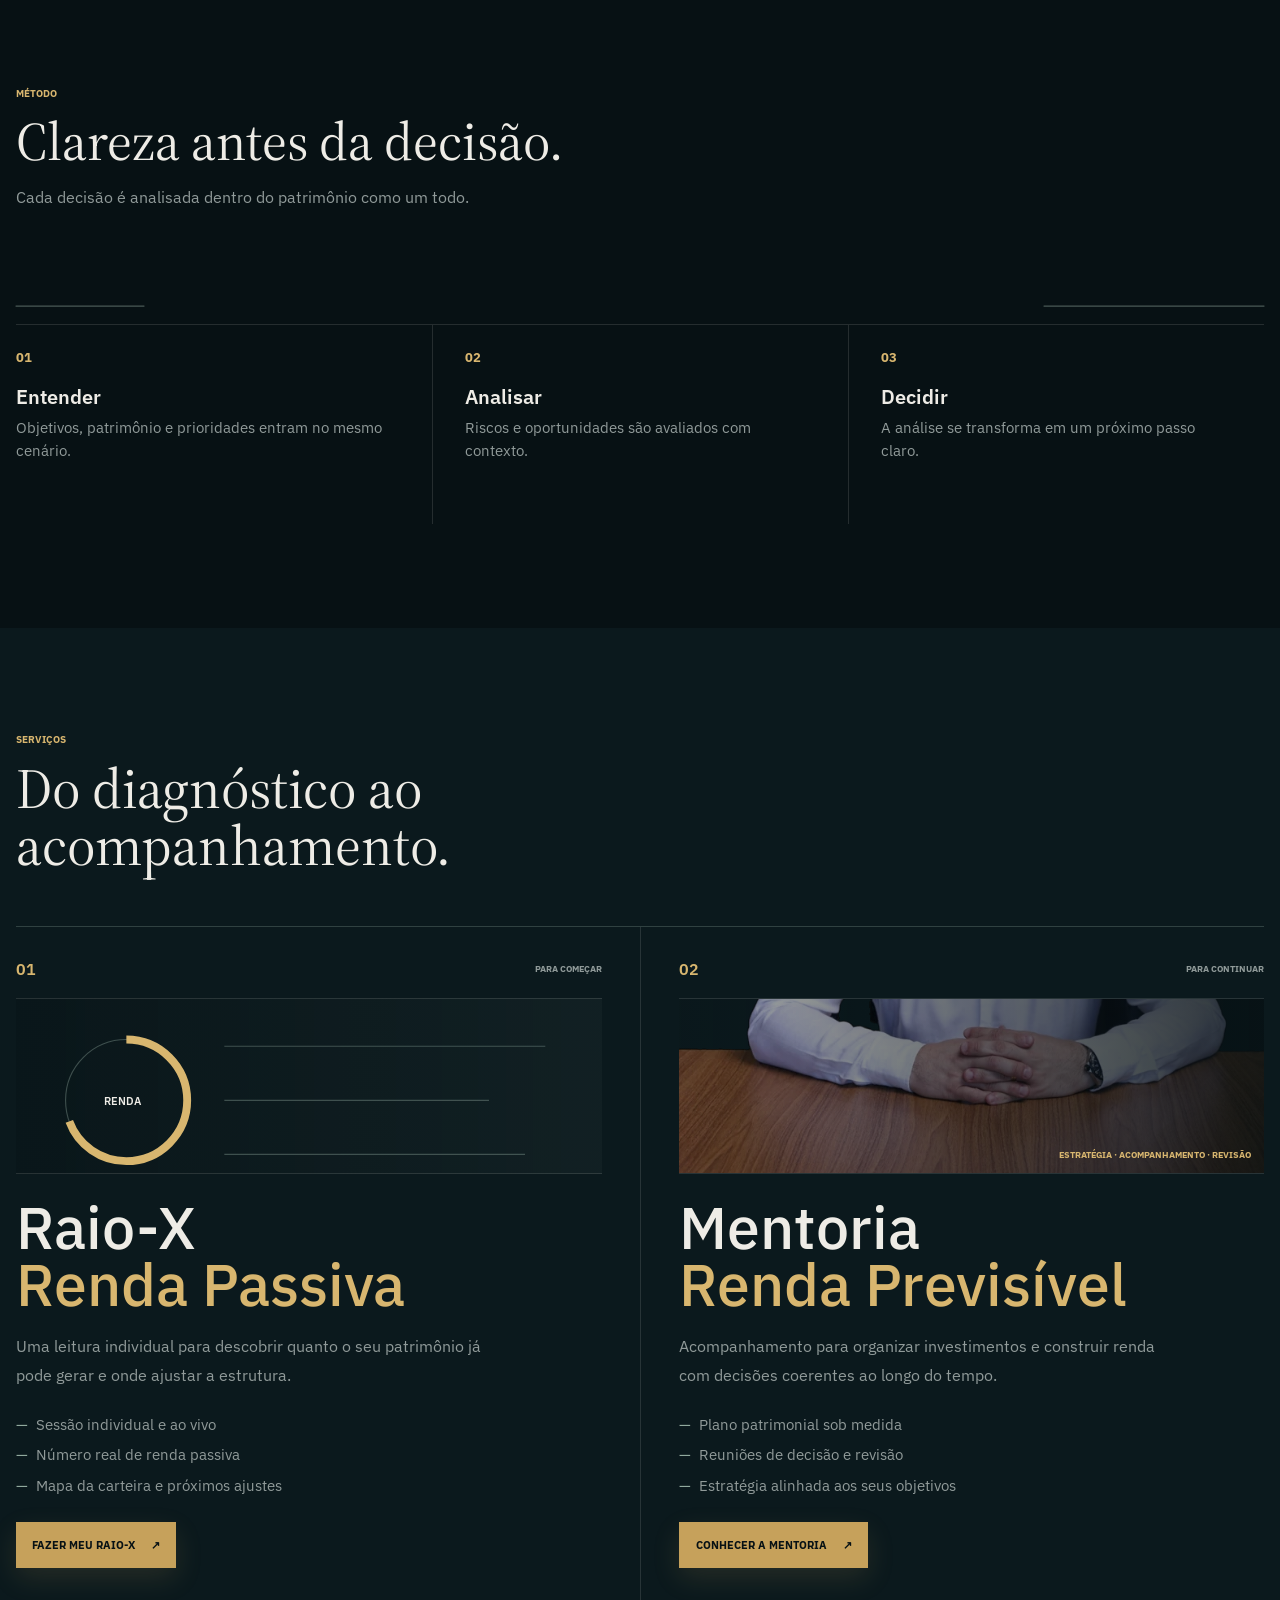
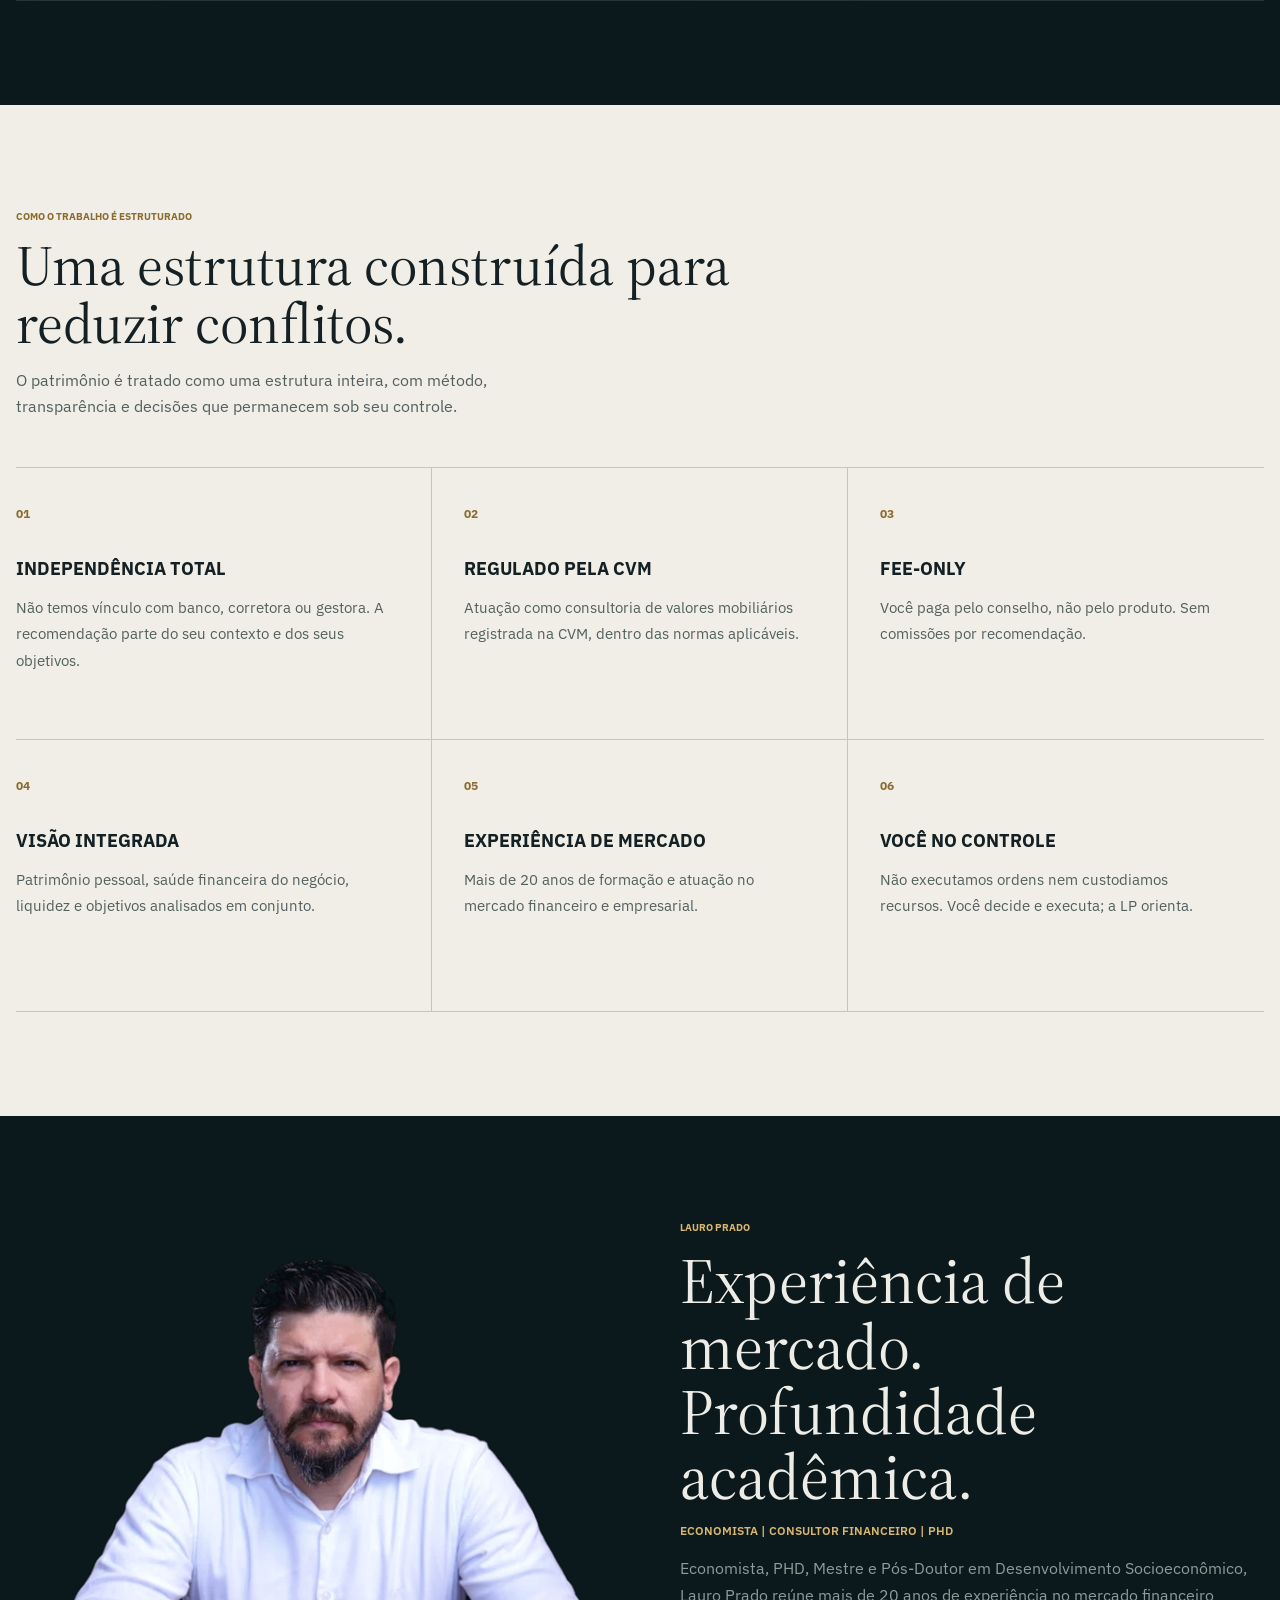
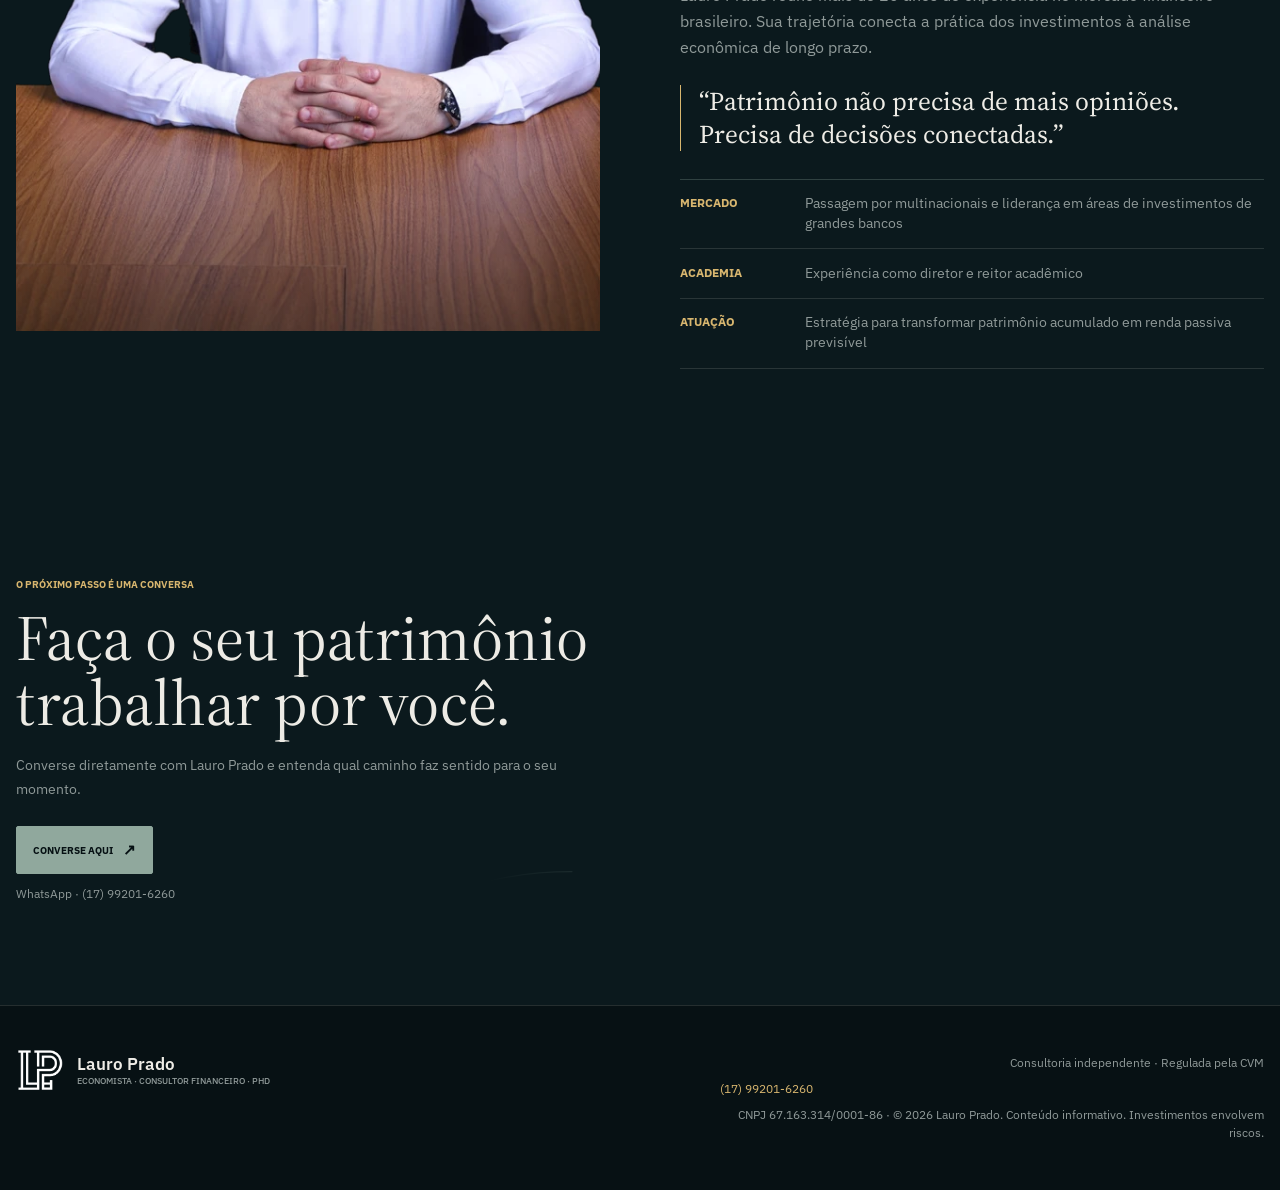
==== commit e2632427: "Publish commercial refinement" ====
--- a/index.html
+++ b/index.html
@@ -1 +1 @@
-<!DOCTYPE html><html lang="pt-BR"><head><meta charset="UTF-8"><meta name="viewport" content="width=device-width"><meta name="theme-color" content="#071114"><meta name="referrer" content="strict-origin-when-cross-origin"><meta name="description" content="Consultoria independente para investir com mais estratégia e fortalecer seu patrimônio no longo prazo."><meta property="og:title" content="Lauro Prado | Invista melhor. Fortaleça seu patrimônio."><meta property="og:description" content="Organize seus investimentos, reduza decisões no escuro e busque crescimento patrimonial com estratégia."><meta property="og:image" content="/og.png"><title>Lauro Prado | Invista melhor. Fortaleça seu patrimônio.</title><link rel="stylesheet" href="/assets/index.tAjragAQ.css"></head><body><header class="site-header"><a class="brand" href="#inicio" aria-label="Lauro Prado, início"><span class="brand-mark"><img src="/logo-mark-transparent.png" alt=""></span><span class="brand-name"><strong>Lauro Prado</strong><small>Economista · Consultor financeiro · PHD</small></span></a><nav class="desktop-nav" aria-label="Navegação principal"><a href="#metodo">Método</a><a href="#solucoes">Serviços</a><a href="#sobre">Sobre</a></nav><a class="header-cta" href="https://www.lauroprado.com.br/reuniao">Agendar conversa <span aria-hidden="true">↗︎</span></a><button class="menu-button" type="button" aria-label="Abrir menu" aria-expanded="false"><span></span><span></span></button><nav class="mobile-menu" aria-label="Menu mobile"><a href="#metodo">Método</a><a href="#solucoes">Serviços</a><a href="#sobre">Sobre</a><a class="header-cta" href="https://www.lauroprado.com.br/reuniao">Agendar conversa <span aria-hidden="true">↗︎</span></a></nav></header><main><section id="inicio" class="hero"><div class="hero-market" aria-hidden="true"><img src="/market-candles-hero.webp" alt="" width="1024" height="1400"></div><svg class="decision-line decision-line-hero" viewBox="0 0 1000 240" preserveAspectRatio="none" aria-hidden="true"><path class="decision-path" d="M0 128 C68 32 126 221 204 102 S332 36 402 144 S526 198 592 116 S704 70 772 104 S886 86 1000 72"></path></svg><div class="hero-copy"><p class="hero-regulatory"><span><strong>Consultoria independente · Regulada CVM</strong><small>Sem vínculo com banco</small></span></p><p class="eyebrow hero-eyebrow">Investimentos <i></i> Estratégia patrimonial</p><h1><span class="hero-title-line">Invista melhor.</span><span class="hero-title-line">Fortaleça seu</span><span class="hero-title-line"><em>patrimônio.</em></span></h1><p class="hero-lead">Estratégia patrimonial guiada por economia, método e independência.</p><div class="hero-actions"><a class="button button-gold" href="https://www.lauroprado.com.br/reuniao">Agendar conversa <span aria-hidden="true">↗︎</span></a><a class="button button-ghost" href="#metodo">Conhecer o método <span aria-hidden="true">↓</span></a></div></div><div class="hero-person"><picture><source media="(max-width: 719px)" srcset="/consultor-terno-final-560.webp"><img src="/consultor-terno-final-960.webp" alt="Lauro Prado, economista e estrategista patrimonial" width="960" height="1440" fetchpriority="high"></picture></div></section><section id="credenciais" class="authority-strip" aria-label="Credenciais de Lauro Prado"><div data-reveal><strong>Economista</strong><span>análise aplicada ao patrimônio</span></div><div data-reveal><strong>PhD</strong><span>profundidade acadêmica</span></div><div data-reveal><strong>20+ anos</strong><span>de experiência de mercado</span></div></section><section id="metodo" class="method section-dark"><div class="method-layout"><div class="section-heading" data-reveal><p class="eyebrow">Método</p><h2>Clareza antes da decisão.</h2><p>Cada decisão é analisada dentro do patrimônio como um todo.</p></div><div class="steps-list"><svg class="decision-line decision-line-method" viewBox="0 0 120 460" preserveAspectRatio="none" aria-hidden="true"><path class="decision-path" d="M24 0 C102 70 18 136 72 214 S28 330 58 460"></path></svg><article class="step" data-reveal><span>01</span><div><h3>Entender</h3><p>Objetivos, patrimônio e prioridades entram no mesmo cenário.</p></div></article><article class="step" data-reveal><span>02</span><div><h3>Analisar</h3><p>Riscos e oportunidades são avaliados com contexto.</p></div></article><article class="step" data-reveal><span>03</span><div><h3>Decidir</h3><p>A análise se transforma em um próximo passo claro.</p></div></article></div></div></section><section id="solucoes" class="solutions section-light"><div class="section-heading" data-reveal><p class="eyebrow">Serviços</p><h2>Do diagnóstico ao acompanhamento.</h2></div><div class="offer-grid"><article class="offer offer-featured" data-reveal><div class="offer-top"><span class="offer-index">01</span><span class="offer-tag">Para começar</span></div><h3>Raio-X<br><em>Financeiro</em></h3><p>Para quem precisa enxergar a estrutura financeira antes de decidir.</p><ul class="offer-points"><li>Visão consolidada da estrutura</li><li>Riscos e pontos de atenção</li><li>Próximo passo recomendado</li></ul><a class="product-button" href="https://lauroprado.com.br/aplicacao">Conhecer o Raio-X <span aria-hidden="true">↗︎</span></a></article><article class="offer offer-consulting" data-reveal><div class="offer-top"><span class="offer-index">02</span><span class="offer-tag">Para continuar</span></div><h3>Consultoria<br><em>Financeira</em></h3><p>Para quem busca decisões patrimoniais conectadas ao longo do tempo.</p><ul class="offer-points"><li>Plano patrimonial sob medida</li><li>Reuniões de decisão e revisão</li><li>Estratégia alinhada aos seus objetivos</li></ul><a class="product-button" href="https://www.lauroprado.com.br/reuniao">Conhecer a consultoria <span aria-hidden="true">↗︎</span></a></article></div></section><section id="diferenciais" class="differentials section-light"><div class="section-heading" data-reveal><p class="eyebrow">Como o trabalho é estruturado</p><h2>Uma estrutura construída para reduzir conflitos.</h2><p>O patrimônio é tratado como uma estrutura inteira, com método, transparência e decisões que permanecem sob seu controle.</p></div><div class="differential-grid"><article data-reveal><span>01</span><h3>Independência total</h3><p>Não temos vínculo com banco, corretora ou gestora. A recomendação parte do seu contexto e dos seus objetivos.</p></article><article data-reveal><span>02</span><h3>Regulado pela CVM</h3><p>Atuação como consultoria de valores mobiliários registrada na CVM, dentro das normas aplicáveis.</p></article><article data-reveal><span>03</span><h3>Fee-only</h3><p>Você paga pelo conselho, não pelo produto. Sem comissões por recomendação.</p></article><article data-reveal><span>04</span><h3>Visão integrada</h3><p>Patrimônio pessoal, saúde financeira do negócio, liquidez e objetivos analisados em conjunto.</p></article><article data-reveal><span>05</span><h3>Experiência de mercado</h3><p>Mais de 20 anos de formação e atuação no mercado financeiro e empresarial.</p></article><article data-reveal><span>06</span><h3>Você no controle</h3><p>Não executamos ordens nem custodiamos recursos. Você decide e executa; a LP orienta.</p></article></div></section><section id="sobre" class="about section-light"><div class="about-photo" data-reveal><picture><source media="(max-width: 719px)" srcset="/consultor-mesa-720.webp"><img src="/consultor-mesa-1200.webp" alt="Lauro Prado sentado à mesa" width="1200" height="1188" loading="lazy"></picture></div><div class="about-copy" data-reveal><p class="eyebrow">Lauro Prado</p><h2>Economia aplicada ao patrimônio.</h2><p class="about-role">Economista | Consultor financeiro</p><blockquote>“Patrimônio não precisa de mais opiniões. Precisa de decisões conectadas.”</blockquote><dl class="about-facts"><div><dt>Economista</dt><dd>Análise econômica aplicada a decisões patrimoniais</dd></div><div><dt>PhD</dt><dd>Pesquisa e método para interpretar cenários complexos</dd></div><div><dt>Experiência</dt><dd>Mais de 20 anos de atuação profissional</dd></div></dl></div></section><section class="final-cta"><svg class="decision-line decision-line-final" viewBox="0 0 1000 160" preserveAspectRatio="none" aria-hidden="true"><path class="decision-path" d="M0 104 C138 78 236 116 342 92 S558 84 674 78 S862 69 1000 64"></path></svg><div data-reveal><p class="eyebrow">O próximo passo é uma conversa</p><h2>Faça o seu patrimônio trabalhar por você.</h2><p>Em uma reunião de diagnóstico, vamos entender se existe um caminho para tornar o seu trabalho uma escolha, não uma obrigação.</p><a class="button button-gold" href="https://lauroprado.com.br/aplicacao">Agendar diagnóstico <span aria-hidden="true">↗︎</span></a></div></section></main><footer class="site-footer"><a class="brand" href="#inicio"><span class="brand-mark"><img src="/logo-mark-transparent.png" alt=""></span><span class="brand-name"><strong>Lauro Prado</strong><small>Economista · Consultor financeiro · PHD</small></span></a><div class="footer-legal"><p>Consultoria independente · Informações regulatórias sujeitas à validação documental.</p><small>© 2026 Lauro Prado. Conteúdo informativo. Investimentos envolvem riscos.</small></div></footer><script type="module" src="/assets/index.astro_astro_type_script_index_0_lang.DBPGQiYn.js"></script></body></html>+<!DOCTYPE html><html lang="pt-BR"><head><meta charset="UTF-8"><meta name="viewport" content="width=device-width"><meta name="theme-color" content="#071114"><meta name="referrer" content="strict-origin-when-cross-origin"><meta name="description" content="Estratégia independente para organizar investimentos e transformar patrimônio em renda passiva previsível."><meta property="og:title" content="Lauro Prado | Invista melhor. Fortaleça seu patrimônio."><meta property="og:description" content="Organize seus investimentos, reduza decisões no escuro e busque crescimento patrimonial com estratégia."><meta property="og:image" content="/og.png"><title>Lauro Prado | Invista melhor. Fortaleça seu patrimônio.</title><link rel="stylesheet" href="/assets/index.BQIDQ72K.css"></head><body><header class="site-header"><a class="brand" href="#inicio" aria-label="Lauro Prado, início"><span class="brand-mark"><img src="/logo-mark-transparent.png" alt=""></span><span class="brand-name"><strong>Lauro Prado</strong><small>Economista · Consultor financeiro · PHD</small></span></a><nav class="desktop-nav" aria-label="Navegação principal"><a href="#metodo">Método</a><a href="#solucoes">Serviços</a><a href="#sobre">Sobre</a></nav><a class="header-cta" href="https://wa.me/5517992016260?text=Ol%C3%A1%2C%20Lauro.%20Gostaria%20de%20conversar%20sobre%20meu%20patrim%C3%B4nio." target="_blank" rel="noopener noreferrer">Converse aqui <span aria-hidden="true">↗︎</span></a><button class="menu-button" type="button" aria-label="Abrir menu" aria-expanded="false"><span></span><span></span></button><nav class="mobile-menu" aria-label="Menu mobile"><a href="#metodo">Método</a><a href="#solucoes">Serviços</a><a href="#sobre">Sobre</a><a class="header-cta" href="https://wa.me/5517992016260?text=Ol%C3%A1%2C%20Lauro.%20Gostaria%20de%20conversar%20sobre%20meu%20patrim%C3%B4nio." target="_blank" rel="noopener noreferrer">Converse aqui <span aria-hidden="true">↗︎</span></a></nav></header><main><section id="inicio" class="hero"><div class="hero-market" aria-hidden="true"><img src="/market-candles-hero.webp" alt="" width="1024" height="1400"></div><div class="hero-intelligence" aria-hidden="true"><span data-market="IBOV">IBOV</span><span data-market="IPCA">IPCA</span><span data-market="CDI">CDI</span><span data-market="S&P 500">S&amp;P 500</span></div><svg class="decision-line decision-line-hero" viewBox="0 0 1000 240" preserveAspectRatio="none" aria-hidden="true"><path class="decision-path" d="M0 128 C68 32 126 221 204 102 S332 36 402 144 S526 198 592 116 S704 70 772 104 S886 86 1000 72"></path></svg><div class="hero-copy"><p class="hero-regulatory"><span><strong>Consultoria independente · Regulada pela CVM</strong><small>Sem vínculo com banco</small></span></p><p class="eyebrow hero-eyebrow">Investimentos <i></i> Estratégia patrimonial</p><h1><span class="hero-title-line">Invista melhor.</span><span class="hero-title-line">Fortaleça seu</span><span class="hero-title-line"><em>patrimônio.</em></span></h1><p class="hero-lead">Estratégia patrimonial guiada por economia, método e independência.</p><div class="hero-actions"><a class="button button-gold" href="https://wa.me/5517992016260?text=Ol%C3%A1%2C%20Lauro.%20Gostaria%20de%20conversar%20sobre%20meu%20patrim%C3%B4nio." target="_blank" rel="noopener noreferrer">Converse aqui <span aria-hidden="true">↗︎</span></a><a class="button button-ghost" href="#metodo">Conhecer o método <span aria-hidden="true">↓</span></a></div></div><div class="hero-person"><picture><source media="(max-width: 719px)" srcset="/consultor-terno-final-560.webp"><img src="/consultor-terno-final-960.webp" alt="Lauro Prado, economista e estrategista patrimonial" width="960" height="1440" fetchpriority="high"></picture></div></section><section id="credenciais" class="authority-strip" aria-label="Credenciais de Lauro Prado"><div data-reveal><strong>Economista</strong><span>análise aplicada ao patrimônio</span></div><div data-reveal><strong>PhD</strong><span>profundidade acadêmica</span></div><div data-reveal><strong>20+ anos</strong><span>de experiência de mercado</span></div></section><section class="wealth-flow" aria-label="Patrimônio, estrutura e renda"><div class="wealth-flow-inner"><p class="eyebrow" data-reveal>Patrimônio em movimento</p><div class="wealth-map" aria-hidden="true"><svg viewBox="0 0 1000 300" preserveAspectRatio="none"><path class="decision-path wealth-link" d="M84 214 C198 214 205 82 346 82 S536 226 650 182 S804 80 920 80"></path><path class="decision-path wealth-link wealth-link-secondary" d="M84 214 C240 214 270 228 430 228 S650 182 920 80"></path></svg><span class="wealth-node node-liquidez">Liquidez</span><span class="wealth-node node-protecao">Proteção</span><span class="wealth-node node-crescimento">Crescimento</span><span class="wealth-node node-renda">Renda</span></div><h2 data-reveal>Patrimônio não é apenas o que você acumulou. <em>É o que ele consegue fazer por você.</em></h2></div></section><section id="metodo" class="method section-dark"><div class="method-layout"><div class="section-heading" data-reveal><p class="eyebrow">Método</p><h2>Clareza antes da decisão.</h2><p>Cada decisão é analisada dentro do patrimônio como um todo.</p></div><div class="steps-list"><svg class="decision-line decision-line-method method-line-desktop" viewBox="0 0 900 30" preserveAspectRatio="none" aria-hidden="true"><path class="decision-path" d="M0 15 H900"></path></svg><svg class="decision-line decision-line-method method-line-mobile" viewBox="0 0 120 460" preserveAspectRatio="none" aria-hidden="true"><path class="decision-path" d="M24 0 C102 70 18 136 72 214 S28 330 58 460"></path></svg><article class="step" data-reveal><span>01</span><div><h3>Entender</h3><p>Objetivos, patrimônio e prioridades entram no mesmo cenário.</p></div></article><article class="step" data-reveal><span>02</span><div><h3>Analisar</h3><p>Riscos e oportunidades são avaliados com contexto.</p></div></article><article class="step" data-reveal><span>03</span><div><h3>Decidir</h3><p>A análise se transforma em um próximo passo claro.</p></div></article></div></div></section><section id="solucoes" class="solutions section-light"><div class="section-heading" data-reveal><p class="eyebrow">Serviços</p><h2>Do diagnóstico ao acompanhamento.</h2></div><div class="offer-grid"><article class="offer offer-featured" data-reveal><div class="offer-top"><span class="offer-index">01</span><span class="offer-tag">Para começar</span></div><div class="offer-visual offer-visual-raiox" aria-hidden="true"><svg viewBox="0 0 520 180"><circle cx="98" cy="90" r="54"></circle><circle class="chart-progress" cx="98" cy="90" r="54"></circle><path d="M185 42 H470 M185 90 H420 M185 138 H452"></path><text x="78" y="94">RENDA</text></svg></div><h3>Raio-X<br><em>Renda Passiva</em></h3><p>Uma leitura individual para descobrir quanto o seu patrimônio já pode gerar e onde ajustar a estrutura.</p><ul class="offer-points"><li>Sessão individual e ao vivo</li><li>Número real de renda passiva</li><li>Mapa da carteira e próximos ajustes</li></ul><a class="product-button" href="https://raio-x.lauroprado.com.br/">Fazer meu Raio-X <span aria-hidden="true">↗︎</span></a></article><article class="offer offer-consulting" data-reveal><div class="offer-top"><span class="offer-index">02</span><span class="offer-tag">Para continuar</span></div><div class="offer-visual offer-visual-mentoria" aria-hidden="true"><img src="/consultor-mesa-720.webp" alt="" width="720" height="713" loading="lazy"><span>Estratégia · acompanhamento · revisão</span></div><h3>Mentoria<br><em>Renda Previsível</em></h3><p>Acompanhamento para organizar investimentos e construir renda com decisões coerentes ao longo do tempo.</p><ul class="offer-points"><li>Plano patrimonial sob medida</li><li>Reuniões de decisão e revisão</li><li>Estratégia alinhada aos seus objetivos</li></ul><a class="product-button" href="https://www.lauroprado.com.br/reuniao">Conhecer a mentoria <span aria-hidden="true">↗︎</span></a></article></div></section><section id="diferenciais" class="differentials section-light"><div class="section-heading" data-reveal><p class="eyebrow">Como o trabalho é estruturado</p><h2>Uma estrutura construída para reduzir conflitos.</h2><p>O patrimônio é tratado como uma estrutura inteira, com método, transparência e decisões que permanecem sob seu controle.</p></div><div class="differential-grid"><article data-reveal><span>01</span><h3>Independência total</h3><p>Não temos vínculo com banco, corretora ou gestora. A recomendação parte do seu contexto e dos seus objetivos.</p></article><article data-reveal><span>02</span><h3>Regulado pela CVM</h3><p>Atuação como consultoria de valores mobiliários registrada na CVM, dentro das normas aplicáveis.</p></article><article data-reveal><span>03</span><h3>Fee-only</h3><p>Você paga pelo conselho, não pelo produto. Sem comissões por recomendação.</p></article><article data-reveal><span>04</span><h3>Visão integrada</h3><p>Patrimônio pessoal, saúde financeira do negócio, liquidez e objetivos analisados em conjunto.</p></article><article data-reveal><span>05</span><h3>Experiência de mercado</h3><p>Mais de 20 anos de formação e atuação no mercado financeiro e empresarial.</p></article><article data-reveal><span>06</span><h3>Você no controle</h3><p>Não executamos ordens nem custodiamos recursos. Você decide e executa; a LP orienta.</p></article></div></section><section id="sobre" class="about section-light"><div class="about-photo" data-reveal><picture><source media="(max-width: 719px)" srcset="/consultor-mesa-720.webp"><img src="/consultor-mesa-1200.webp" alt="Lauro Prado sentado à mesa" width="1200" height="1188" loading="lazy"></picture></div><div class="about-copy" data-reveal><p class="eyebrow">Lauro Prado</p><h2>Experiência de mercado. Profundidade acadêmica.</h2><p class="about-role">Economista | Consultor financeiro | PHD</p><p class="about-intro">Economista, PHD, Mestre e Pós-Doutor em Desenvolvimento Socioeconômico, Lauro Prado reúne mais de 20 anos de experiência no mercado financeiro brasileiro. Sua trajetória conecta a prática dos investimentos à análise econômica de longo prazo.</p><blockquote>“Patrimônio não precisa de mais opiniões. Precisa de decisões conectadas.”</blockquote><dl class="about-facts"><div><dt>Mercado</dt><dd>Passagem por multinacionais e liderança em áreas de investimentos de grandes bancos</dd></div><div><dt>Academia</dt><dd>Experiência como diretor e reitor acadêmico</dd></div><div><dt>Atuação</dt><dd>Estratégia para transformar patrimônio acumulado em renda passiva previsível</dd></div></dl></div></section><section class="final-cta"><svg class="decision-line decision-line-final" viewBox="0 0 1000 160" preserveAspectRatio="none" aria-hidden="true"><path class="decision-path" d="M0 104 C138 78 236 116 342 92 S558 84 674 78 S862 69 1000 64"></path></svg><div data-reveal><p class="eyebrow">O próximo passo é uma conversa</p><h2>Faça o seu patrimônio trabalhar por você.</h2><p>Converse diretamente com Lauro Prado e entenda qual caminho faz sentido para o seu momento.</p><a class="button button-gold" href="https://wa.me/5517992016260?text=Ol%C3%A1%2C%20Lauro.%20Gostaria%20de%20conversar%20sobre%20meu%20patrim%C3%B4nio." target="_blank" rel="noopener noreferrer">Converse aqui <span aria-hidden="true">↗︎</span></a><span class="cta-phone">WhatsApp · (17) 99201-6260</span></div></section></main><footer class="site-footer"><a class="brand" href="#inicio"><span class="brand-mark"><img src="/logo-mark-transparent.png" alt=""></span><span class="brand-name"><strong>Lauro Prado</strong><small>Economista · Consultor financeiro · PHD</small></span></a><div class="footer-legal"><p>Consultoria independente · Regulada pela CVM</p><a href="tel:+5517992016260">(17) 99201-6260</a><small>CNPJ 67.163.314/0001-86 · © 2026 Lauro Prado. Conteúdo informativo. Investimentos envolvem riscos.</small></div></footer><script type="module" src="/assets/index.astro_astro_type_script_index_0_lang.DGReZAWg.js"></script></body></html>
--- a/assets/index.BQIDQ72K.css
+++ b/assets/index.BQIDQ72K.css
@@ -0,0 +1 @@
+@import "https://fonts.googleapis.com/css2?family=IBM+Plex+Sans:wght@400;500;600;700&family=Source+Serif+4:opsz,wght@8..60,400;8..60,500;8..60,600&display=swap";:root{--navy:#071114;--surface:#0b191d;--surface-strong:#0b191d;--ink:#eeece6;--muted:#909a99;--paper:#f1eee7;--paper-ink:#142024;--accent:#91a99e;--accent-strong:#d8b66f;--brass:#c6a15b;--gold:var(--accent);--gold-soft:var(--accent-strong);--line:#91a99e47;--line-soft:#eeece621;--sans:"IBM Plex Sans", Arial, sans-serif;--display:"Source Serif 4", Georgia, serif}*{box-sizing:border-box}html{scroll-behavior:smooth;background:var(--navy)}body{background:var(--navy);min-width:0;color:var(--ink);font-family:var(--sans);-webkit-font-smoothing:antialiased;margin:0;overflow-x:hidden}a{color:inherit;text-decoration:none}button{font:inherit}img{max-width:100%;display:block}section[id]{scroll-margin-top:5.2rem}[data-reveal]{opacity:1}a:focus-visible,button:focus-visible{outline:2px solid var(--accent-strong);outline-offset:4px}.site-header{z-index:30;background:0 0;border-bottom:1px solid #0000;grid-template-columns:1fr auto;align-items:center;width:100%;min-height:4.5rem;padding:0 max(.85rem,50% - 39rem);transition:background .24s,border-color .24s,backdrop-filter .24s;display:grid;position:fixed;top:0;left:0}.site-header.is-scrolled{border-color:var(--line-soft);backdrop-filter:blur(10px);background:#071114eb}.brand{align-items:center;gap:.78rem;width:max-content;display:inline-flex}.brand-mark{flex:none;place-items:center;width:3.05rem;height:3.05rem;display:grid;overflow:hidden}.brand-mark img{object-fit:contain;width:100%;height:100%}.brand-name strong{color:var(--ink);letter-spacing:0;font-size:clamp(1rem,1.35vw,1.22rem);font-weight:600;line-height:1;display:block}.brand-name small{color:var(--muted);letter-spacing:0;text-transform:uppercase;white-space:nowrap;margin-top:.28rem;font-size:.57rem;font-weight:500;line-height:1.15;display:block}.desktop-nav,.site-header>.header-cta{display:none}.desktop-nav a{color:#f2f0e9ad;font-size:.72rem;transition:color .2s}.desktop-nav a:hover{color:var(--ink)}.menu-button{border:1px solid var(--line);width:2.75rem;height:2.75rem;color:var(--gold-soft);background:#05111640;border-radius:2px;place-content:center;gap:.36rem;display:grid}.menu-button span{background:currentColor;width:1.1rem;height:1px;display:block}.mobile-menu{border-bottom:1px solid var(--line);background:#051116fa;padding:.55rem .85rem .85rem;display:none;position:absolute;top:100%;left:0;right:0}.mobile-menu.is-open{display:grid}.mobile-menu a:not(.header-cta){border-bottom:1px solid var(--line-soft);color:var(--ink);padding:.85rem 0;font-size:.82rem}.header-cta,.button{border:1px solid var(--accent);letter-spacing:0;text-transform:uppercase;border-radius:2px;justify-content:center;align-items:center;gap:.65rem;min-height:3rem;padding:0 1rem;font-size:.65rem;font-weight:700;transition:color .18s,background .18s,transform .18s;display:inline-flex}.header-cta:hover,.button:hover{transform:translateY(-1px)}.button-gold,.header-cta{background:var(--accent);color:#071114;box-shadow:none}.button-gold:hover,.header-cta:hover{background:var(--accent-strong)}.button-ghost{border-color:var(--line);color:var(--ink);background:0 0}.button-ghost:hover{border-color:var(--gold)}.button span,.header-cta span,.product-button span,.text-link span{font-variant-emoji:text;font-family:Arial,sans-serif}.button span,.header-cta span{font-size:.95rem}.eyebrow{color:var(--accent-strong);letter-spacing:0;text-transform:uppercase;margin:0;font-size:.61rem;font-weight:700;line-height:1.55}.hero{isolation:isolate;background:var(--navy);grid-template-columns:minmax(0,.88fr) minmax(0,1.12fr);align-items:center;min-height:100svh;padding:5.5rem max(.9rem,50% - 39rem) 0;display:grid;position:relative;overflow:hidden}.hero:before{z-index:-2;content:"";background-image:linear-gradient(#91a99e06 1px,#0000 1px),linear-gradient(90deg,#91a99e05 1px,#0000 1px);background-size:7rem 7rem;position:absolute;inset:0;mask-image:linear-gradient(90deg,#0000 5%,#000 50% 100%)}.hero-copy{z-index:5;max-width:38rem;padding:2rem 0 3.5rem;position:relative}.hero-regulatory{color:var(--brass);text-transform:uppercase;align-items:flex-start;gap:.7rem;margin:0 0 .9rem;font-size:clamp(.76rem,.9vw,.84rem);font-weight:600;line-height:1.4;display:flex}.hero-regulatory:before{background:var(--brass);content:"";flex:none;width:2.2rem;height:1px;margin-top:.65em}.hero-regulatory span{gap:.18rem;display:grid}.hero-regulatory strong{color:var(--brass);font:inherit}.hero-regulatory small{color:var(--brass);font-size:.67rem;font-weight:600;line-height:1.4}.hero-copy .eyebrow{color:var(--ink);flex-wrap:wrap;align-items:center;gap:.65rem;font-size:clamp(.74rem,.9vw,.84rem);display:flex}.hero-copy .eyebrow i{background:var(--accent);width:1.8rem;height:1px}.hero h1{max-width:none;color:var(--ink);font-family:var(--display);letter-spacing:0;margin:1rem 0 0;font-size:clamp(4rem,6.2vw,6.2rem);font-weight:400;line-height:.91}.hero-title-line{white-space:nowrap;display:block;overflow:visible}.hero h1 em{color:var(--accent-strong);font-style:normal}.hero-lead{max-width:30rem;color:var(--muted);margin:1.35rem 0 0;font-size:1rem;line-height:1.58}.hero-actions{flex-wrap:wrap;gap:.65rem;margin-top:1.55rem;display:flex}.hero-market{z-index:0;opacity:.2;pointer-events:none;position:absolute;inset:7.25rem -2rem 0 42%;overflow:hidden;mask-image:linear-gradient(90deg,#0000 0%,#000 24% 78%,#0000 100%)}.hero-market:before{z-index:1;content:"";background:linear-gradient(90deg, var(--navy) 0%, #0711144d 24%, transparent 52%), linear-gradient(0deg, var(--navy) 0%, transparent 22%, transparent 90%, var(--navy) 100%);position:absolute;inset:0}.hero-market img{object-fit:cover;object-position:64% bottom;filter:saturate(.92)contrast(1.1)brightness(.9);mix-blend-mode:screen;width:100%;height:100%;transform:translate3d(var(--market-x,0), var(--market-y,0), 0)}.hero-intelligence{z-index:2;color:#eeece661;pointer-events:none;transform:translate3d(var(--data-x,0), var(--data-y,0), 0);font-size:.58rem;font-weight:600;position:absolute;inset:8rem 2rem 6rem 44%}.hero-intelligence span{align-items:center;gap:.45rem;display:flex;position:absolute}.hero-intelligence span:before{content:"";background:#91a99e6b;width:1.8rem;height:1px}.hero-intelligence span:first-child{top:9%;left:20%}.hero-intelligence span:nth-child(2){top:34%;right:4%}.hero-intelligence span:nth-child(3){bottom:22%;left:8%}.hero-intelligence span:nth-child(4){bottom:8%;right:12%}.hero-person{z-index:3;clip-path:inset(0);align-self:end;height:min(79vh,48rem);position:relative;overflow:visible}.hero-person picture{width:100%;height:100%;display:block}.hero-person img{object-fit:contain;object-position:center bottom;width:100%;height:100%}.authority-strip{z-index:6;border-top:1px solid var(--line);border-bottom:1px solid var(--line-soft);background:var(--surface);grid-template-columns:repeat(3,minmax(0,1fr));padding:0 max(.9rem,50% - 39rem);display:grid;position:relative}.authority-strip div{border-right:1px solid var(--line-soft);min-height:6.4rem;padding:1.25rem 1.4rem}.authority-strip div:first-child{padding-left:0}.authority-strip div:last-child{border-right:0}.authority-strip strong{color:var(--ink);font-size:1.3rem;font-weight:600;display:block}.authority-strip span{color:var(--muted);margin-top:.35rem;font-size:.78rem;line-height:1.35;display:block}.decision-line{z-index:1;pointer-events:none;position:absolute;overflow:visible}.decision-path{fill:none;stroke:var(--accent);stroke-linecap:round;stroke-width:1.25px;vector-effect:non-scaling-stroke}.decision-line-hero{opacity:.15;width:66%;height:24%;bottom:18%;right:0;mask-image:linear-gradient(90deg,#0000,#000 28% 80%,#0000)}.section-light,.section-dark{background:var(--navy);color:var(--ink)}.solutions,.method,.differentials,.about,.final-cta{padding:6.5rem max(.9rem,50% - 39rem)}.section-heading h2,.about-copy h2,.final-cta h2{color:var(--ink);font-family:var(--display);letter-spacing:0;margin:.8rem 0 0;font-weight:400;line-height:1.02}.section-heading{max-width:57rem}.section-heading h2{max-width:52rem;font-size:clamp(2.5rem,4.4vw,4.5rem)}.section-heading>p:last-child{max-width:35rem;color:var(--muted);margin:1rem 0 0;font-size:1rem;line-height:1.6}.solutions{background:var(--surface)}.wealth-flow{border-bottom:1px solid var(--line-soft);background:var(--navy);min-height:min(58vh,34rem);padding:4.4rem max(.9rem,50% - 39rem);position:relative;overflow:hidden}.wealth-flow-inner{width:100%;max-width:78rem;margin:0 auto;position:relative}.wealth-map{height:15rem;margin-top:.5rem;position:relative}.wealth-map svg{width:100%;height:100%;position:absolute;inset:0;overflow:visible}.wealth-link{stroke:#91a99e94}.wealth-link-secondary{stroke:#d8b66f66}.wealth-node{border:1px solid var(--line);min-width:7.2rem;min-height:2.65rem;color:var(--ink);text-transform:uppercase;background:#0b191dd1;place-items:center;font-size:.65rem;font-weight:600;display:grid;position:absolute}.node-liquidez{bottom:8%;left:2%}.node-protecao{top:5%;left:28%}.node-crescimento{bottom:18%;right:26%}.node-renda{color:var(--accent-strong);border-color:#d8b66f7a;top:4%;right:1%}.wealth-flow h2{max-width:51rem;color:var(--ink);font-family:var(--display);margin:.5rem 0 0;font-size:clamp(2.35rem,4.2vw,4.25rem);font-weight:400;line-height:1.02}.wealth-flow h2 em{color:var(--accent-strong);font-style:normal}.offer-grid{border-top:1px solid var(--line);max-width:78rem;margin-top:3.2rem;display:grid}.offer{border-bottom:1px solid var(--line-soft);background:0 0;flex-direction:column;min-width:0;padding:2rem 0;display:flex;position:relative}.offer-top{justify-content:space-between;align-items:center;display:flex}.offer-index{color:var(--accent-strong);font-size:1rem;font-weight:600}.offer-tag{color:var(--muted);text-transform:uppercase;font-size:.55rem;font-weight:700}.offer-visual{border-top:1px solid var(--line-soft);border-bottom:1px solid var(--line-soft);height:11rem;margin-top:1.2rem;position:relative;overflow:hidden}.offer-visual-raiox{background:linear-gradient(90deg,#0711144d,#91a99e0d);place-items:center;display:grid}.offer-visual-raiox svg{width:100%;height:100%;overflow:visible}.offer-visual-raiox circle,.offer-visual-raiox path{fill:none;stroke:#91a99e61;stroke-width:1px}.offer-visual-raiox .chart-progress{stroke:var(--accent-strong);stroke-width:7px;stroke-dasharray:235 340;transform-origin:98px 90px;transform:rotate(-90deg)}.offer-visual-raiox text{fill:var(--ink);font:600 10px var(--sans);letter-spacing:0}.offer-visual-mentoria img{object-fit:cover;object-position:center 78%;filter:saturate(.72)contrast(1.08)brightness(.72);width:100%;height:100%;transition:transform .3s}.offer-visual-mentoria:after{content:"";background:linear-gradient(90deg,#07111414,#071114c7);position:absolute;inset:0}.offer-visual-mentoria span{z-index:1;color:var(--accent-strong);text-transform:uppercase;font-size:.57rem;font-weight:700;position:absolute;bottom:.75rem;right:.8rem}.offer:hover .offer-visual-mentoria img{transform:scale(1.02)}.offer h3{color:var(--ink);font-family:var(--sans);margin:1.55rem 0 0;font-size:clamp(2.15rem,4.6vw,3.8rem);font-weight:500;line-height:.98}.offer h3 em{color:var(--accent-strong);font-style:normal}.offer>p{max-width:31rem;color:var(--muted);margin:1.15rem 0 0;font-size:1.02rem;line-height:1.74}.offer-points{color:var(--muted);gap:.72rem;margin:1.6rem 0 0;padding:0;font-size:.92rem;list-style:none;display:grid}.offer-points li:before{color:var(--accent);content:"—";margin-right:.5rem}.text-link{border-bottom:1px solid var(--accent);width:max-content;color:var(--accent-strong);text-transform:uppercase;align-items:center;gap:.45rem;margin-top:1.8rem;padding-bottom:.35rem;font-size:.67rem;font-weight:700;display:inline-flex}.text-link span{font-size:.9rem}.product-button{border:1px solid var(--brass);background:var(--brass);width:max-content;min-height:2.9rem;color:var(--navy);text-transform:uppercase;justify-content:space-between;align-items:center;gap:1rem;margin-top:1.7rem;padding:0 .95rem;font-size:.66rem;font-weight:700;transition:color .18s,border-color .18s,background .18s,box-shadow .18s,transform .18s;display:inline-flex;box-shadow:0 10px 28px #c6a15b24}.product-button span{transition:transform .18s}.product-button:hover{border-color:var(--accent-strong);background:var(--accent-strong);color:var(--navy);transform:translateY(-2px);box-shadow:0 14px 34px #d8b66f38}.product-button:hover span{transform:translate(4px)}.method{background:var(--navy)}.method-layout{gap:3.5rem;max-width:78rem;margin:0 auto;display:grid}.method .section-heading h2{font-size:clamp(2.7rem,4.2vw,4.4rem)}.steps-list{border-left:1px solid var(--line-soft);padding-left:2.2rem;display:grid;position:relative}.decision-line-method{opacity:.32;width:3rem;height:100%;top:0;bottom:0;left:-1.8rem}.method-line-desktop{display:none}.step{border-bottom:1px solid var(--line-soft);grid-template-columns:2.4rem 1fr;gap:.9rem;padding:1.3rem 0;display:grid}.step:first-of-type{border-top:1px solid var(--line-soft)}.step>span{color:var(--accent-strong);font-size:.82rem;font-weight:700}.step h3{color:var(--ink);margin:0;font-size:1.28rem;font-weight:600}.step p{max-width:31rem;color:var(--muted);margin:.45rem 0 0;font-size:.92rem;line-height:1.55}.about{background:var(--surface);gap:3.2rem;display:grid}.about-photo{min-height:30rem;position:relative;overflow:hidden}.about-photo picture,.about-photo img{width:100%;height:100%;min-height:30rem}.about-photo img{object-fit:cover;object-position:center;filter:saturate(.82)contrast(1.04)}.about-photo:after{content:"";background:linear-gradient(#0000 65%,#0511165c);position:absolute;inset:0}.about-copy{align-self:center;max-width:38rem}.about-copy h2{font-size:clamp(3rem,5vw,5.2rem)}.about-role{text-transform:uppercase;font-weight:600;color:var(--accent-strong)!important;font-size:.78rem!important}.about-intro{max-width:37rem;color:var(--muted);margin:1.1rem 0 0;font-size:.98rem;line-height:1.68}.about-copy blockquote{border-left:1px solid var(--accent-strong);color:var(--ink);font-family:var(--display);margin:1.5rem 0 0;padding-left:1.1rem;font-size:clamp(1.35rem,2vw,1.8rem);line-height:1.3}.about-facts{border-top:1px solid var(--line);margin:1.7rem 0 0;display:grid}.about-facts div{border-bottom:1px solid var(--line-soft);grid-template-columns:7rem 1fr;gap:.8rem;padding:.9rem 0;display:grid}.about-facts dt{color:var(--gold-soft);text-transform:uppercase;font-size:.78rem;font-weight:700}.about-facts dd{color:var(--muted);margin:0;font-size:.86rem;line-height:1.45}.differentials{background:var(--paper);color:var(--paper-ink)}.differentials .eyebrow{color:#8b6b2f}.differentials .section-heading h2{color:var(--paper-ink)}.differentials .section-heading>p:last-child{color:#52605f;font-size:1rem}.differential-grid{border-top:1px solid #14202433;max-width:78rem;margin-top:3rem;display:grid}.differential-grid article{border-bottom:1px solid #14202433;min-width:0;min-height:16rem;padding:2.1rem 1.6rem 2.1rem 0}.differential-grid article>span{color:#8b6b2f;font-size:.72rem;font-weight:700;line-height:1}.differential-grid h3{color:var(--paper-ink);text-transform:uppercase;margin:2.2rem 0 0;font-size:1.14rem;font-weight:700;line-height:1.25}.differential-grid p{color:#52605f;max-width:23rem;margin:.9rem 0 0;font-size:.96rem;line-height:1.7}.final-cta{background:var(--surface-strong);position:relative;overflow:hidden}.final-cta>div{z-index:1;max-width:62rem;position:relative}.final-cta h2{max-width:49rem;font-size:clamp(2.8rem,5vw,5.1rem)}.final-cta>div>p:not(.eyebrow){max-width:34rem;color:var(--muted);margin:1.1rem 0 0;font-size:.9rem;line-height:1.7}.final-cta .button{margin-top:1.55rem}.cta-phone{color:var(--muted);margin-top:.75rem;font-size:.72rem;display:block}.cta-meta{width:max-content;color:var(--muted);align-items:center;gap:.55rem;margin-top:1rem;font-size:.78rem;display:flex}.cta-meta i{background:var(--accent);width:1.4rem;height:1px}.decision-line-final{opacity:.2;width:62%;height:32%;bottom:12%;right:0;mask-image:linear-gradient(90deg,#0000,#000 18%,#000)}.site-footer{border-top:1px solid var(--line-soft);background:var(--navy);color:var(--muted);gap:2.4rem;padding:2.5rem max(.9rem,50% - 39rem) 3rem;display:grid}.footer-legal p,.footer-legal small,.footer-legal a{max-width:34rem;margin:.5rem 0 0;font-size:.72rem;line-height:1.55;display:block}.footer-legal a{width:max-content;color:var(--accent-strong)}.desktop-nav a:after{content:"";transform-origin:0;background:currentColor;width:100%;height:1px;margin-top:.2rem;transition:transform .18s;display:block;transform:scaleX(0)}.desktop-nav a:hover:after{transform:scaleX(1)}@media (width>=960px){.site-header{grid-template-columns:auto 1fr auto;min-height:4.6rem}.desktop-nav{justify-content:center;gap:clamp(1rem,2.2vw,2.25rem);display:flex}.site-header>.header-cta{min-height:2.8rem;display:inline-flex}.menu-button,.mobile-menu{display:none}.offer-grid{grid-template-columns:repeat(2,minmax(0,1fr))}.offer{min-height:35rem;padding:2rem 2.4rem 2rem 0}.offer+.offer{border-left:1px solid var(--line-soft);padding-left:2.4rem;padding-right:0}.method-layout{grid-template-columns:1fr;gap:4rem}.method .section-heading{align-self:start;position:sticky;top:7rem}.steps-list{border-left:0;grid-template-columns:repeat(3,minmax(0,1fr));padding:3.1rem 0 0}.step{border-top:1px solid var(--line-soft);border-bottom:0;min-height:12.5rem;padding:1.3rem 2rem 1.3rem 0;display:block}.step+.step{border-left:1px solid var(--line-soft);padding-left:2rem}.step:first-of-type{border-top:1px solid var(--line-soft)}.step h3{margin-top:1.1rem}.method-line-mobile{display:none}.method-line-desktop{opacity:.48;width:100%;height:1rem;display:block;top:1.5rem;left:0}.about{grid-template-columns:minmax(23rem,1fr) minmax(24rem,1fr);align-items:center;gap:5rem}.about-photo,.about-photo picture,.about-photo img{min-height:42rem}.differential-grid{grid-template-columns:repeat(3,minmax(0,1fr))}.differential-grid article{border-right:1px solid #14202433;min-height:17rem;padding-left:2rem;padding-right:2rem}.differential-grid article:nth-child(3n+1){padding-left:0}.differential-grid article:nth-child(3n){border-right:0}.final-cta .button{width:max-content}.site-footer{grid-template-columns:1fr 1fr;align-items:start;padding-bottom:3rem}.footer-legal{text-align:right;justify-self:end}}@media (width<=719px){.site-header{min-height:4.35rem}.hero{grid-template-columns:minmax(0,32%) minmax(0,68%);align-items:start;min-height:auto;padding:5.45rem .9rem 0;display:grid}.hero:before{background-size:4rem 4rem}.hero-copy{display:contents}.hero-regulatory{grid-area:1/1/auto/-1;max-width:21rem;margin-bottom:.75rem;font-size:.76rem}.hero-regulatory:before{width:1.5rem}.hero-regulatory small{font-size:.72rem}.hero-copy .eyebrow{grid-area:2/1/auto/-1;font-size:.78rem}.hero h1{grid-area:3/1/auto/-1;max-width:10.3ch;margin-top:.75rem;font-size:clamp(2.75rem,12.1vw,3.25rem);line-height:.94}.hero-title-line:first-child{max-width:10.4ch}.hero-lead{z-index:5;grid-area:4/1;max-width:none;margin-top:1rem;font-size:.84rem;line-height:1.48;position:relative}.hero-actions{z-index:5;grid-area:5/1;align-self:start;gap:.45rem;width:100%;margin-top:1.15rem;display:grid;position:relative}.hero-actions .button{white-space:nowrap;min-height:2.7rem;padding:0 .2rem;font-size:.6rem}.hero-actions .button-gold span{display:none}.hero-actions .button-ghost{border-width:0 0 1px;justify-self:start;width:max-content;min-height:2.2rem;padding:0;font-size:.59rem}.hero-market{opacity:.34;inset:13rem -1rem 0 0;mask-image:linear-gradient(#0000 0%,#000 8% 90%,#0000 100%)}.hero-market:before{background:linear-gradient(90deg, #071114f0 0%, #071114a8 42%, #07111414 76%), linear-gradient(0deg, var(--navy) 0%, transparent 15%, transparent 92%, var(--navy) 100%)}.hero-market img{object-fit:cover;object-position:center bottom;filter:saturate(1.14)contrast(1.18)brightness(1.04)}.hero-intelligence{opacity:.72;animation:12s ease-in-out infinite alternate market-data-drift;inset:12.5rem 0 1rem 28%}.hero-intelligence span{font-size:.5rem}.hero-intelligence span:first-child{top:12%;left:54%}.hero-intelligence span:nth-child(2){display:none}.hero-intelligence span:nth-child(3){bottom:16%;left:4%}.hero-intelligence span:nth-child(4){bottom:7%;right:2%}.decision-line-hero{opacity:.18;width:76%;height:20%;bottom:18%;right:-10%}.hero-person{grid-area:4/2/span 2;align-self:end;width:calc(100% + .45rem);height:28rem;margin:0;position:relative;bottom:auto;right:-.45rem;overflow:hidden}.hero-person picture{height:100%}.hero-person img{object-fit:contain;object-position:center bottom;width:100%;max-width:100%;height:100%;transform:none}.authority-strip{padding:0 .9rem}.authority-strip div{min-height:4.9rem;padding:.8rem .55rem}.authority-strip div:first-child{padding-left:0}.authority-strip strong{font-size:1rem}.authority-strip span{font-size:.72rem;line-height:1.3}.wealth-flow{min-height:24rem;padding-top:3rem;padding-bottom:3.2rem}.wealth-map{height:10.5rem}.wealth-node{min-width:5.6rem;min-height:2.2rem;font-size:.55rem}.node-liquidez{bottom:4%;left:0}.node-protecao{top:6%;left:20%}.node-crescimento{bottom:16%;right:18%}.node-renda{top:5%;right:0}.wealth-flow h2{margin-top:.8rem;font-size:clamp(2rem,9.8vw,2.75rem)}.method,.solutions{padding-top:3.35rem;padding-bottom:3.35rem}.differentials,.about,.final-cta{padding-top:3.7rem;padding-bottom:3.7rem}.section-heading h2,.method .section-heading h2{font-size:clamp(2.45rem,10.4vw,3.1rem)}.section-heading>p:last-child{font-size:.96rem;line-height:1.5}.method-layout{gap:1.55rem}.steps-list{padding-left:1.8rem}.step{padding:1.1rem 0}.step>span{font-size:.8rem}.step h3{font-size:1.2rem}.step p{font-size:.9rem;line-height:1.5}.solutions{background:var(--surface)}.offer-grid{grid-template-columns:1fr;gap:0;margin-top:1.55rem}.offer{border:0;border-top:1px solid var(--line);min-height:0;padding:1.6rem 0}.offer:last-child{border-bottom:1px solid var(--line-soft)}.offer-top{align-items:center}.offer-index{font-size:.9rem}.offer-tag{font-size:.72rem}.offer h3{margin-top:1.05rem;font-size:clamp(2rem,9vw,2.5rem)}.offer-visual{height:8.6rem;margin-top:.9rem}.offer>p{margin-top:.9rem;font-size:.96rem;line-height:1.5}.offer-points{gap:.55rem;margin-top:1.15rem;font-size:.9rem}.product-button{width:100%;min-height:3rem;margin-top:1.25rem;font-size:.72rem}.about{gap:2.3rem}.about-photo,.about-photo picture,.about-photo img{min-height:28rem}.about-copy h2{font-size:clamp(2.6rem,11vw,3.3rem)}.about-role{font-size:.82rem!important}.about-intro{font-size:.92rem;line-height:1.58}.about-copy blockquote{font-size:1.4rem}.about-facts{margin-top:1.4rem}.about-facts div{grid-template-columns:6.5rem 1fr;padding:.85rem 0}.about-facts dt{font-size:.76rem}.about-facts dd{font-size:.85rem}.differentials .section-heading>p:last-child{display:none}.differential-grid{grid-template-columns:1fr;margin-top:1.65rem}.differential-grid article{min-height:0;padding:1.45rem 0}.differential-grid h3{margin-top:.85rem;font-size:.94rem}.differential-grid p{margin-top:.6rem;font-size:.84rem;line-height:1.55}.final-cta .button{width:max-content;min-height:3rem}.final-cta>div>p:not(.eyebrow){font-size:.96rem;line-height:1.5}.cta-meta{font-size:.78rem}.decision-line-final{opacity:.16;width:100%;right:-25%}.site-footer{gap:1.5rem}.footer-legal p,.footer-legal small{font-size:.75rem}}@keyframes market-data-drift{0%{transform:translate(0,0)}to{transform:translateY(-4px)}}@media (width<=430px){.site-header{padding-right:max(1rem, env(safe-area-inset-right));padding-left:max(1rem, env(safe-area-inset-left))}.brand{gap:.62rem}.brand-mark{width:2.75rem;height:2.75rem}.brand-name strong{font-size:.94rem}.brand-name small{font-size:.62rem}.hero{padding-right:max(.9rem, env(safe-area-inset-right));padding-left:max(.9rem, env(safe-area-inset-left))}.hero h1{max-width:none;font-size:clamp(2.5rem,10.7vw,2.9rem)}.hero-actions{width:100%;max-width:none}.hero-person{width:calc(100% + .45rem);height:28rem;bottom:auto;right:-.45rem}.hero-person picture{height:100%}.hero-person img{object-fit:contain;object-position:center bottom;width:100%;max-width:100%;height:100%;transform:none}.decision-line-hero{opacity:.26}}@media (width<=359px){.brand-name small{display:none}.brand-name strong{font-size:.9rem}.hero h1{font-size:2.75rem}.hero-person{width:calc(100% + .35rem);right:-.35rem}}@media (prefers-reduced-motion:reduce){*,:before,:after{scroll-behavior:auto!important;transition-duration:.001ms!important;animation-duration:.001ms!important}.decision-path{stroke-dasharray:none!important;stroke-dashoffset:0!important}.hero-market img,.hero-intelligence{transform:none!important}}
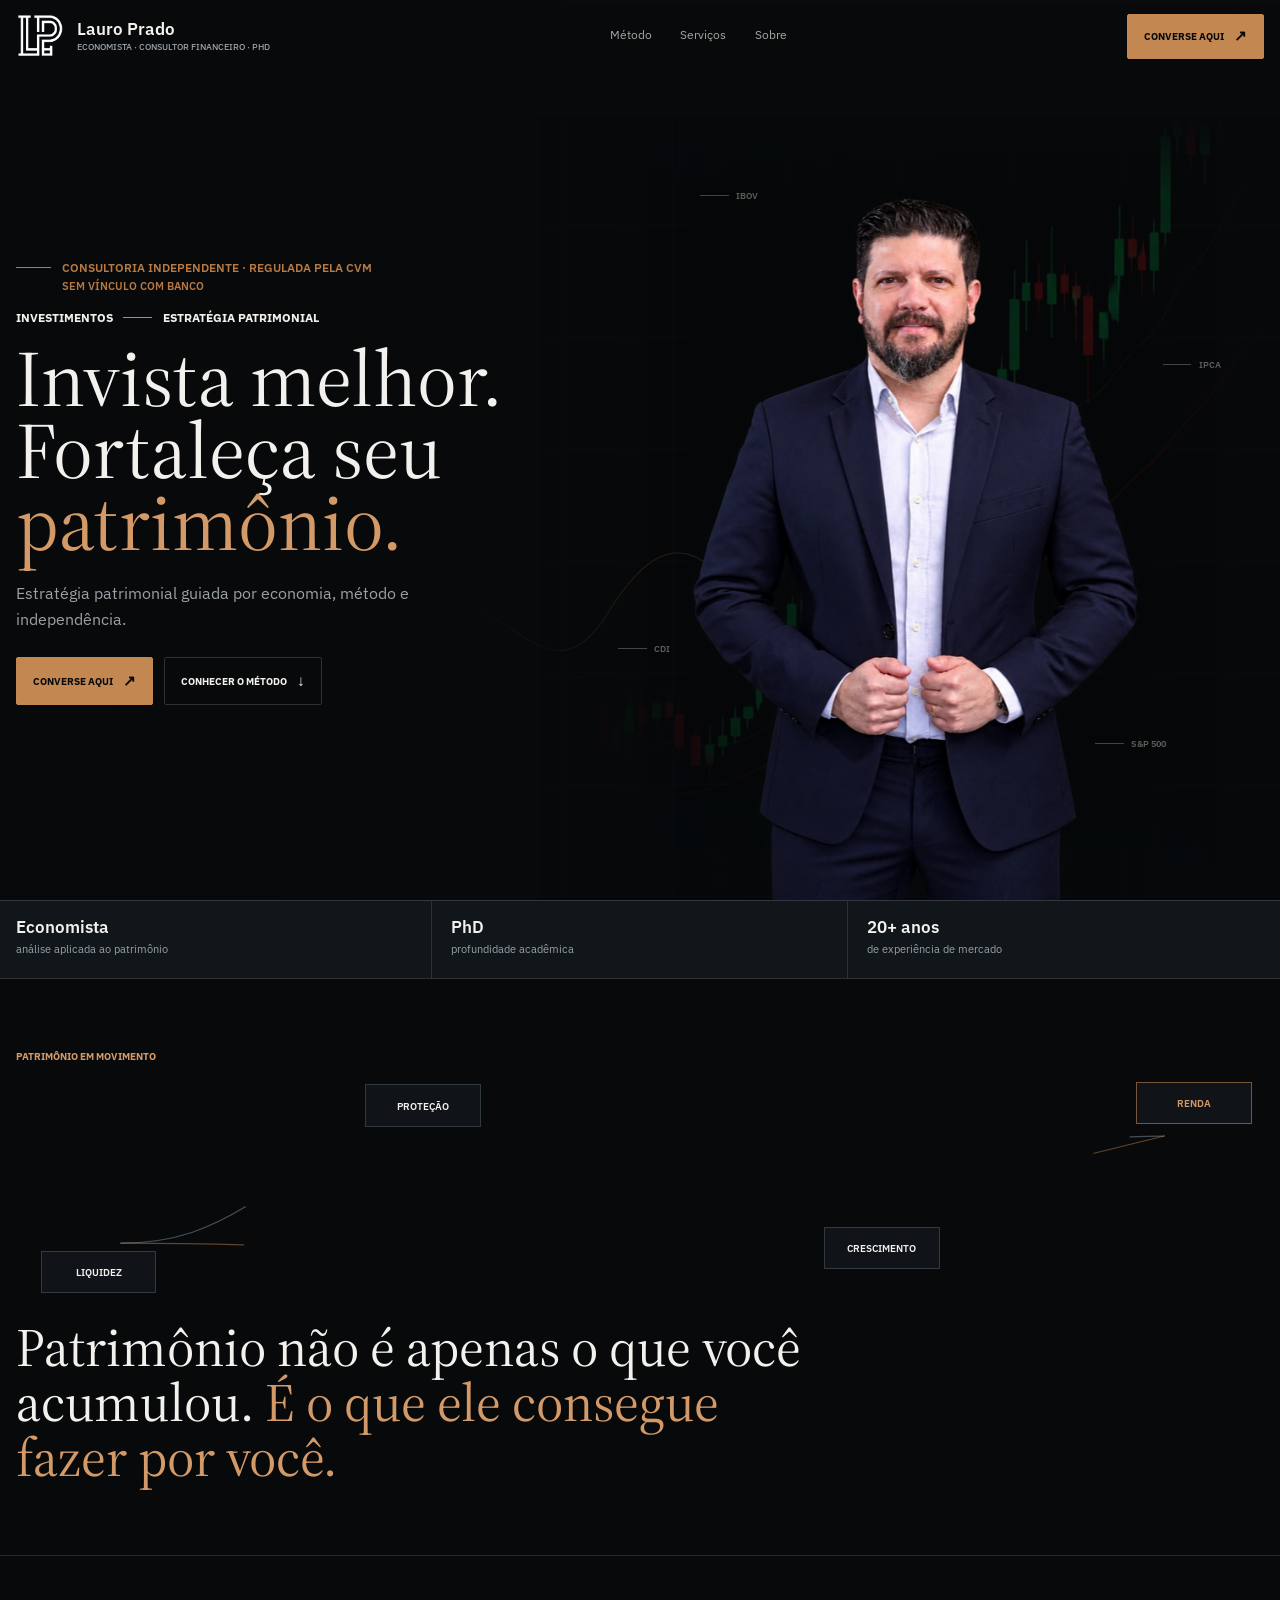
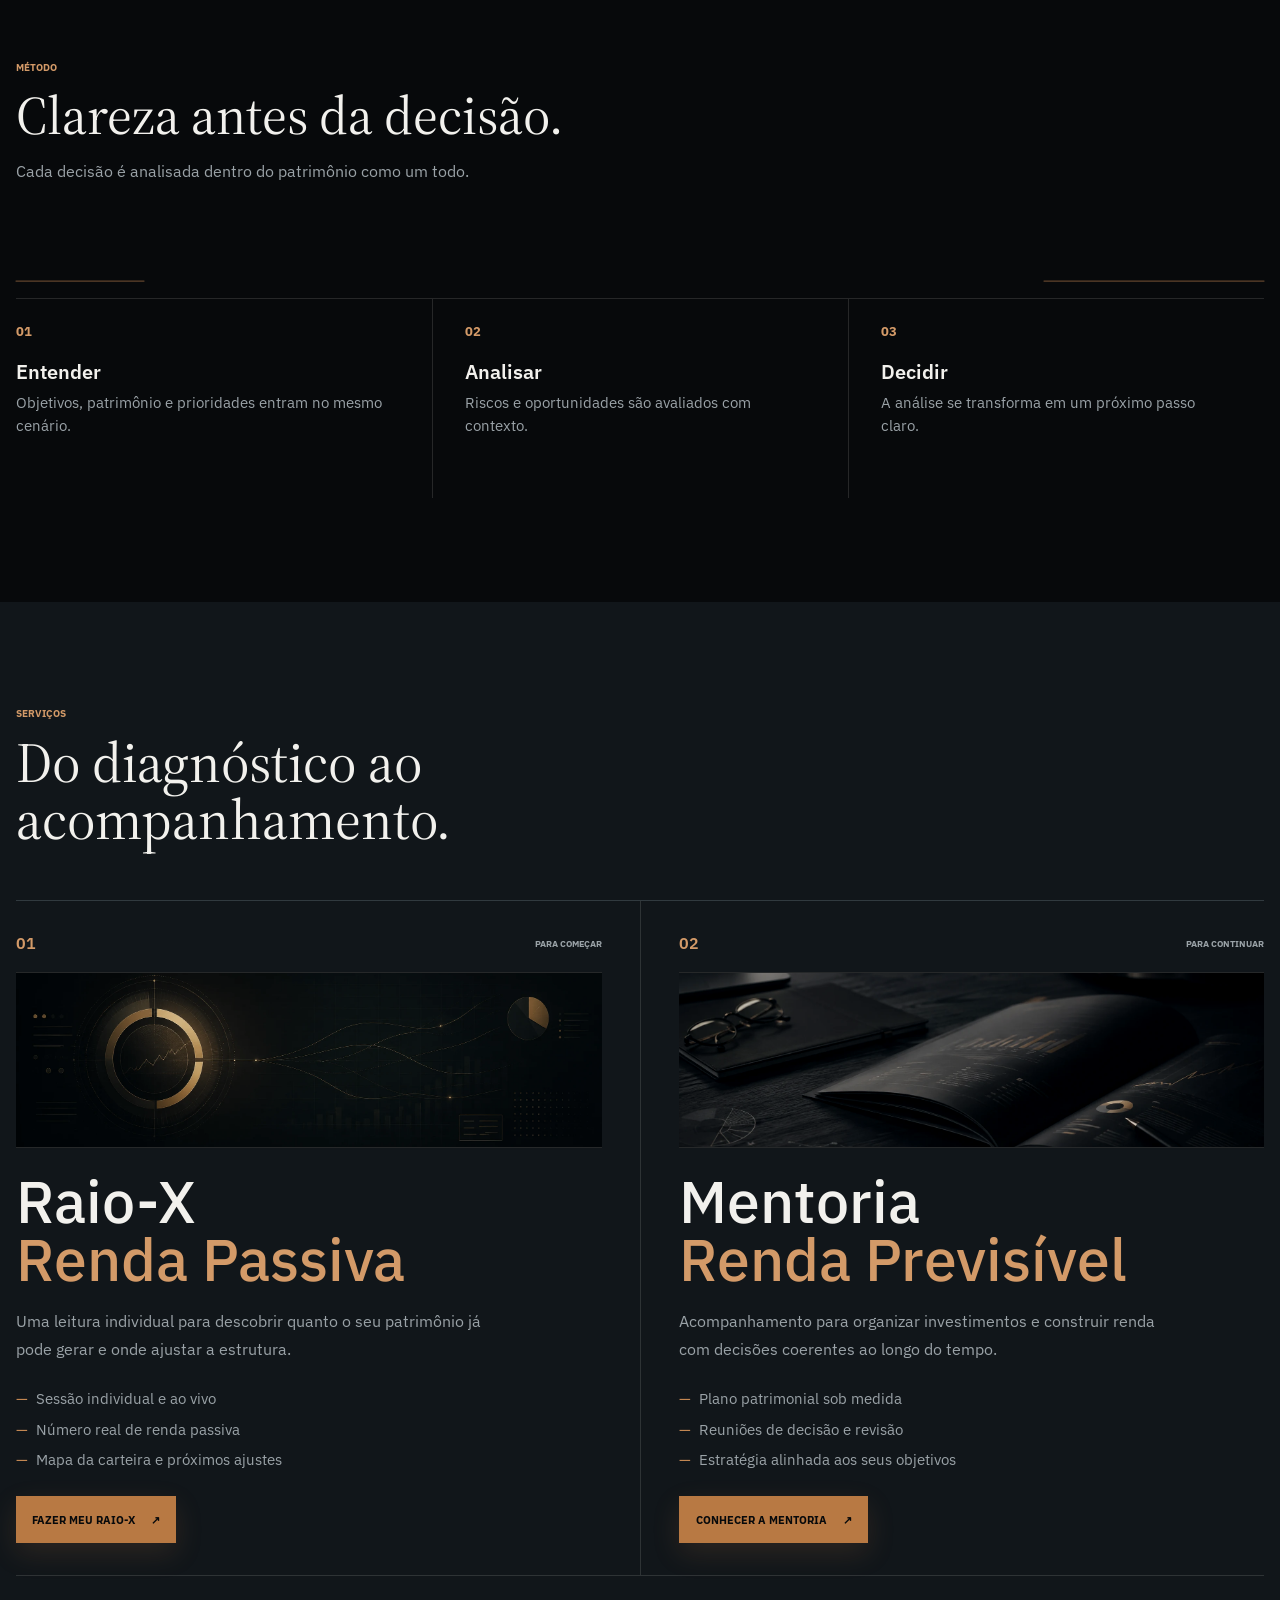
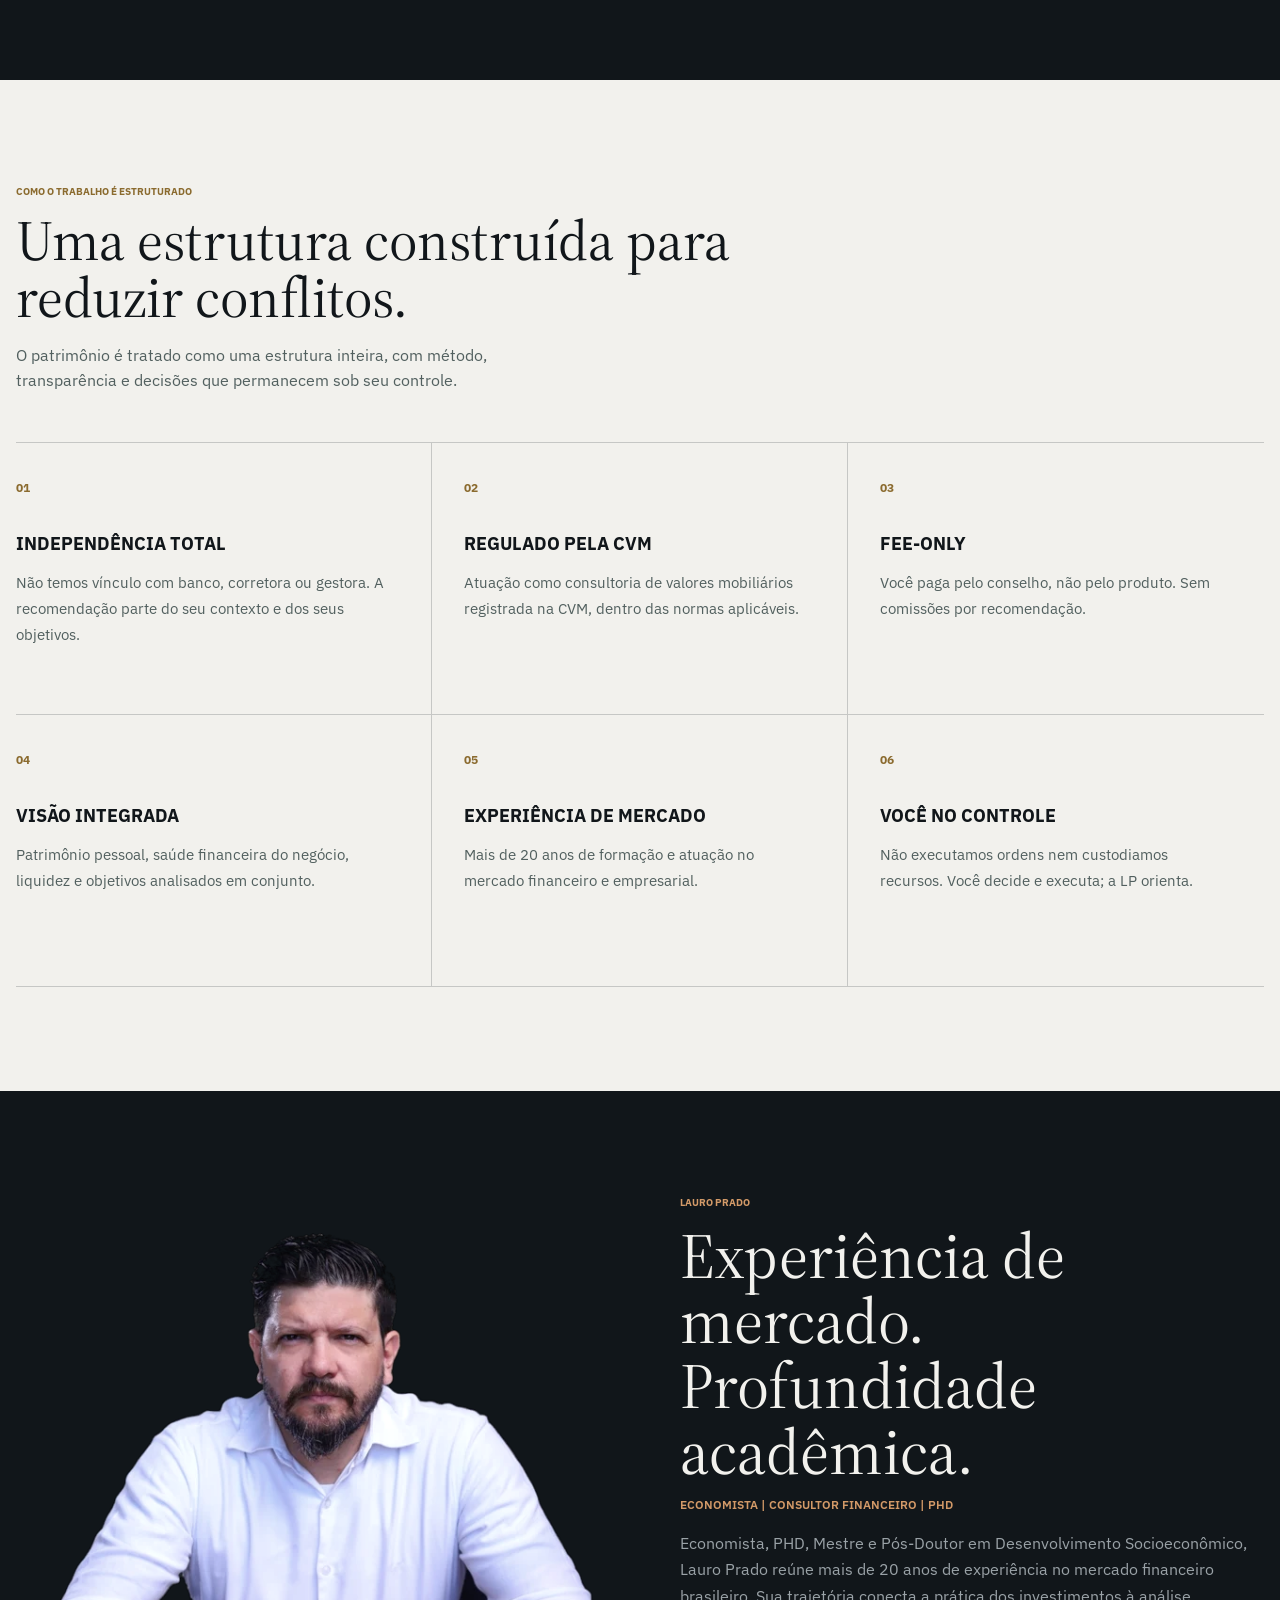
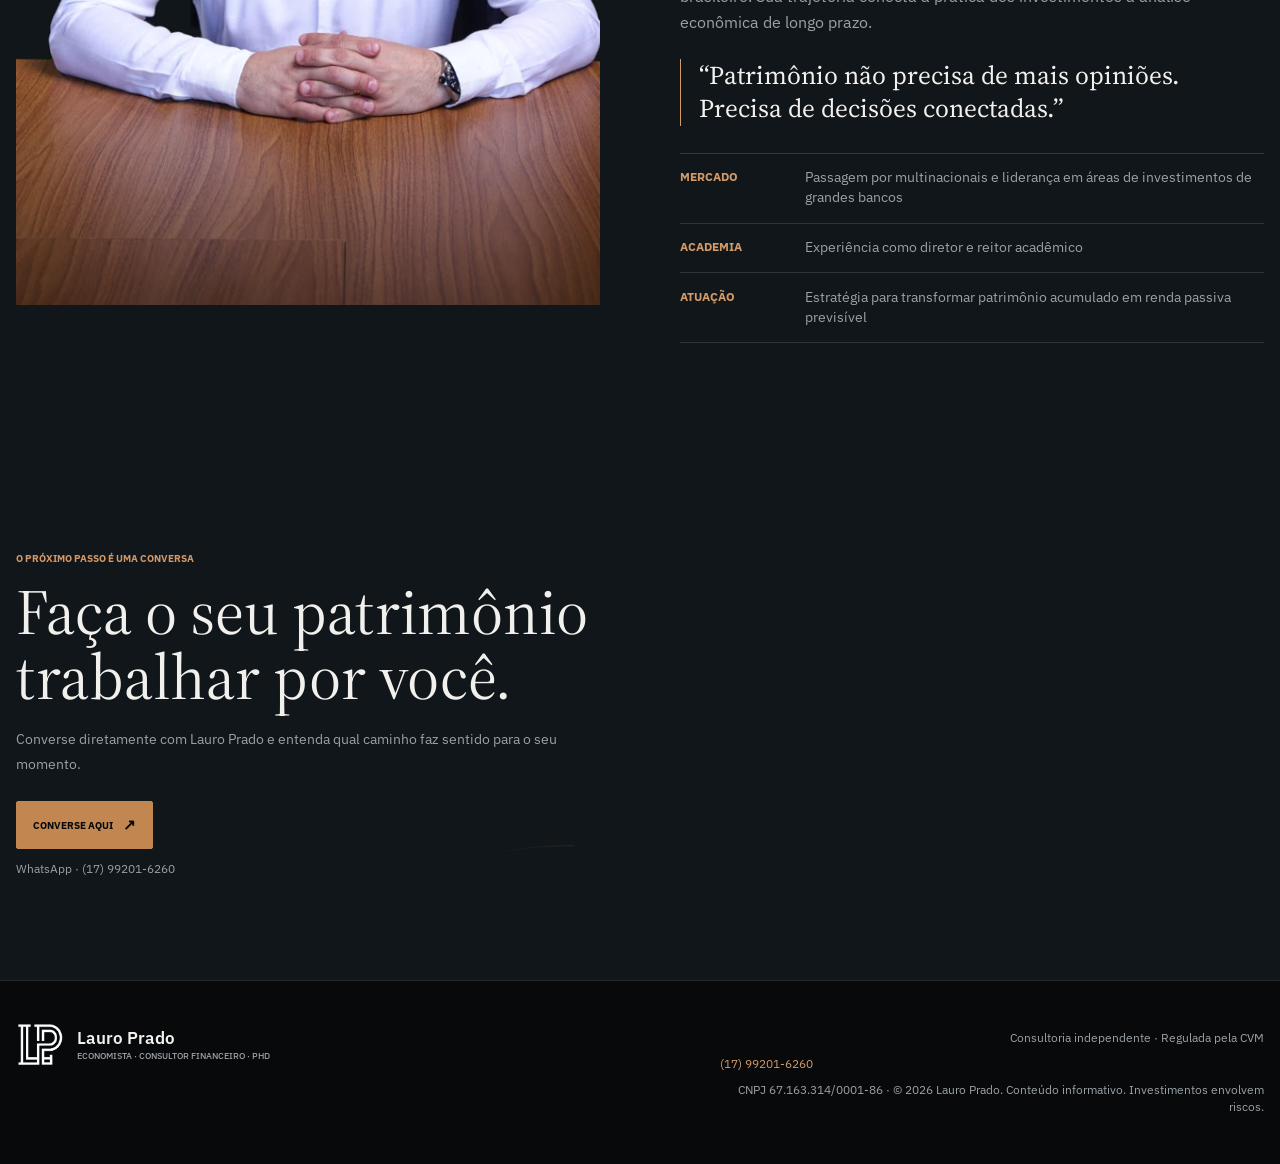
==== commit 5a9a4cc7: "Publish charcoal mobile product visuals" ====
--- a/index.html
+++ b/index.html
@@ -1 +1 @@
-<!DOCTYPE html><html lang="pt-BR"><head><meta charset="UTF-8"><meta name="viewport" content="width=device-width"><meta name="theme-color" content="#071114"><meta name="referrer" content="strict-origin-when-cross-origin"><meta name="description" content="Estratégia independente para organizar investimentos e transformar patrimônio em renda passiva previsível."><meta property="og:title" content="Lauro Prado | Invista melhor. Fortaleça seu patrimônio."><meta property="og:description" content="Organize seus investimentos, reduza decisões no escuro e busque crescimento patrimonial com estratégia."><meta property="og:image" content="/og.png"><title>Lauro Prado | Invista melhor. Fortaleça seu patrimônio.</title><link rel="stylesheet" href="/assets/index.BQIDQ72K.css"></head><body><header class="site-header"><a class="brand" href="#inicio" aria-label="Lauro Prado, início"><span class="brand-mark"><img src="/logo-mark-transparent.png" alt=""></span><span class="brand-name"><strong>Lauro Prado</strong><small>Economista · Consultor financeiro · PHD</small></span></a><nav class="desktop-nav" aria-label="Navegação principal"><a href="#metodo">Método</a><a href="#solucoes">Serviços</a><a href="#sobre">Sobre</a></nav><a class="header-cta" href="https://wa.me/5517992016260?text=Ol%C3%A1%2C%20Lauro.%20Gostaria%20de%20conversar%20sobre%20meu%20patrim%C3%B4nio." target="_blank" rel="noopener noreferrer">Converse aqui <span aria-hidden="true">↗︎</span></a><button class="menu-button" type="button" aria-label="Abrir menu" aria-expanded="false"><span></span><span></span></button><nav class="mobile-menu" aria-label="Menu mobile"><a href="#metodo">Método</a><a href="#solucoes">Serviços</a><a href="#sobre">Sobre</a><a class="header-cta" href="https://wa.me/5517992016260?text=Ol%C3%A1%2C%20Lauro.%20Gostaria%20de%20conversar%20sobre%20meu%20patrim%C3%B4nio." target="_blank" rel="noopener noreferrer">Converse aqui <span aria-hidden="true">↗︎</span></a></nav></header><main><section id="inicio" class="hero"><div class="hero-market" aria-hidden="true"><img src="/market-candles-hero.webp" alt="" width="1024" height="1400"></div><div class="hero-intelligence" aria-hidden="true"><span data-market="IBOV">IBOV</span><span data-market="IPCA">IPCA</span><span data-market="CDI">CDI</span><span data-market="S&P 500">S&amp;P 500</span></div><svg class="decision-line decision-line-hero" viewBox="0 0 1000 240" preserveAspectRatio="none" aria-hidden="true"><path class="decision-path" d="M0 128 C68 32 126 221 204 102 S332 36 402 144 S526 198 592 116 S704 70 772 104 S886 86 1000 72"></path></svg><div class="hero-copy"><p class="hero-regulatory"><span><strong>Consultoria independente · Regulada pela CVM</strong><small>Sem vínculo com banco</small></span></p><p class="eyebrow hero-eyebrow">Investimentos <i></i> Estratégia patrimonial</p><h1><span class="hero-title-line">Invista melhor.</span><span class="hero-title-line">Fortaleça seu</span><span class="hero-title-line"><em>patrimônio.</em></span></h1><p class="hero-lead">Estratégia patrimonial guiada por economia, método e independência.</p><div class="hero-actions"><a class="button button-gold" href="https://wa.me/5517992016260?text=Ol%C3%A1%2C%20Lauro.%20Gostaria%20de%20conversar%20sobre%20meu%20patrim%C3%B4nio." target="_blank" rel="noopener noreferrer">Converse aqui <span aria-hidden="true">↗︎</span></a><a class="button button-ghost" href="#metodo">Conhecer o método <span aria-hidden="true">↓</span></a></div></div><div class="hero-person"><picture><source media="(max-width: 719px)" srcset="/consultor-terno-final-560.webp"><img src="/consultor-terno-final-960.webp" alt="Lauro Prado, economista e estrategista patrimonial" width="960" height="1440" fetchpriority="high"></picture></div></section><section id="credenciais" class="authority-strip" aria-label="Credenciais de Lauro Prado"><div data-reveal><strong>Economista</strong><span>análise aplicada ao patrimônio</span></div><div data-reveal><strong>PhD</strong><span>profundidade acadêmica</span></div><div data-reveal><strong>20+ anos</strong><span>de experiência de mercado</span></div></section><section class="wealth-flow" aria-label="Patrimônio, estrutura e renda"><div class="wealth-flow-inner"><p class="eyebrow" data-reveal>Patrimônio em movimento</p><div class="wealth-map" aria-hidden="true"><svg viewBox="0 0 1000 300" preserveAspectRatio="none"><path class="decision-path wealth-link" d="M84 214 C198 214 205 82 346 82 S536 226 650 182 S804 80 920 80"></path><path class="decision-path wealth-link wealth-link-secondary" d="M84 214 C240 214 270 228 430 228 S650 182 920 80"></path></svg><span class="wealth-node node-liquidez">Liquidez</span><span class="wealth-node node-protecao">Proteção</span><span class="wealth-node node-crescimento">Crescimento</span><span class="wealth-node node-renda">Renda</span></div><h2 data-reveal>Patrimônio não é apenas o que você acumulou. <em>É o que ele consegue fazer por você.</em></h2></div></section><section id="metodo" class="method section-dark"><div class="method-layout"><div class="section-heading" data-reveal><p class="eyebrow">Método</p><h2>Clareza antes da decisão.</h2><p>Cada decisão é analisada dentro do patrimônio como um todo.</p></div><div class="steps-list"><svg class="decision-line decision-line-method method-line-desktop" viewBox="0 0 900 30" preserveAspectRatio="none" aria-hidden="true"><path class="decision-path" d="M0 15 H900"></path></svg><svg class="decision-line decision-line-method method-line-mobile" viewBox="0 0 120 460" preserveAspectRatio="none" aria-hidden="true"><path class="decision-path" d="M24 0 C102 70 18 136 72 214 S28 330 58 460"></path></svg><article class="step" data-reveal><span>01</span><div><h3>Entender</h3><p>Objetivos, patrimônio e prioridades entram no mesmo cenário.</p></div></article><article class="step" data-reveal><span>02</span><div><h3>Analisar</h3><p>Riscos e oportunidades são avaliados com contexto.</p></div></article><article class="step" data-reveal><span>03</span><div><h3>Decidir</h3><p>A análise se transforma em um próximo passo claro.</p></div></article></div></div></section><section id="solucoes" class="solutions section-light"><div class="section-heading" data-reveal><p class="eyebrow">Serviços</p><h2>Do diagnóstico ao acompanhamento.</h2></div><div class="offer-grid"><article class="offer offer-featured" data-reveal><div class="offer-top"><span class="offer-index">01</span><span class="offer-tag">Para começar</span></div><div class="offer-visual offer-visual-raiox" aria-hidden="true"><svg viewBox="0 0 520 180"><circle cx="98" cy="90" r="54"></circle><circle class="chart-progress" cx="98" cy="90" r="54"></circle><path d="M185 42 H470 M185 90 H420 M185 138 H452"></path><text x="78" y="94">RENDA</text></svg></div><h3>Raio-X<br><em>Renda Passiva</em></h3><p>Uma leitura individual para descobrir quanto o seu patrimônio já pode gerar e onde ajustar a estrutura.</p><ul class="offer-points"><li>Sessão individual e ao vivo</li><li>Número real de renda passiva</li><li>Mapa da carteira e próximos ajustes</li></ul><a class="product-button" href="https://raio-x.lauroprado.com.br/">Fazer meu Raio-X <span aria-hidden="true">↗︎</span></a></article><article class="offer offer-consulting" data-reveal><div class="offer-top"><span class="offer-index">02</span><span class="offer-tag">Para continuar</span></div><div class="offer-visual offer-visual-mentoria" aria-hidden="true"><img src="/consultor-mesa-720.webp" alt="" width="720" height="713" loading="lazy"><span>Estratégia · acompanhamento · revisão</span></div><h3>Mentoria<br><em>Renda Previsível</em></h3><p>Acompanhamento para organizar investimentos e construir renda com decisões coerentes ao longo do tempo.</p><ul class="offer-points"><li>Plano patrimonial sob medida</li><li>Reuniões de decisão e revisão</li><li>Estratégia alinhada aos seus objetivos</li></ul><a class="product-button" href="https://www.lauroprado.com.br/reuniao">Conhecer a mentoria <span aria-hidden="true">↗︎</span></a></article></div></section><section id="diferenciais" class="differentials section-light"><div class="section-heading" data-reveal><p class="eyebrow">Como o trabalho é estruturado</p><h2>Uma estrutura construída para reduzir conflitos.</h2><p>O patrimônio é tratado como uma estrutura inteira, com método, transparência e decisões que permanecem sob seu controle.</p></div><div class="differential-grid"><article data-reveal><span>01</span><h3>Independência total</h3><p>Não temos vínculo com banco, corretora ou gestora. A recomendação parte do seu contexto e dos seus objetivos.</p></article><article data-reveal><span>02</span><h3>Regulado pela CVM</h3><p>Atuação como consultoria de valores mobiliários registrada na CVM, dentro das normas aplicáveis.</p></article><article data-reveal><span>03</span><h3>Fee-only</h3><p>Você paga pelo conselho, não pelo produto. Sem comissões por recomendação.</p></article><article data-reveal><span>04</span><h3>Visão integrada</h3><p>Patrimônio pessoal, saúde financeira do negócio, liquidez e objetivos analisados em conjunto.</p></article><article data-reveal><span>05</span><h3>Experiência de mercado</h3><p>Mais de 20 anos de formação e atuação no mercado financeiro e empresarial.</p></article><article data-reveal><span>06</span><h3>Você no controle</h3><p>Não executamos ordens nem custodiamos recursos. Você decide e executa; a LP orienta.</p></article></div></section><section id="sobre" class="about section-light"><div class="about-photo" data-reveal><picture><source media="(max-width: 719px)" srcset="/consultor-mesa-720.webp"><img src="/consultor-mesa-1200.webp" alt="Lauro Prado sentado à mesa" width="1200" height="1188" loading="lazy"></picture></div><div class="about-copy" data-reveal><p class="eyebrow">Lauro Prado</p><h2>Experiência de mercado. Profundidade acadêmica.</h2><p class="about-role">Economista | Consultor financeiro | PHD</p><p class="about-intro">Economista, PHD, Mestre e Pós-Doutor em Desenvolvimento Socioeconômico, Lauro Prado reúne mais de 20 anos de experiência no mercado financeiro brasileiro. Sua trajetória conecta a prática dos investimentos à análise econômica de longo prazo.</p><blockquote>“Patrimônio não precisa de mais opiniões. Precisa de decisões conectadas.”</blockquote><dl class="about-facts"><div><dt>Mercado</dt><dd>Passagem por multinacionais e liderança em áreas de investimentos de grandes bancos</dd></div><div><dt>Academia</dt><dd>Experiência como diretor e reitor acadêmico</dd></div><div><dt>Atuação</dt><dd>Estratégia para transformar patrimônio acumulado em renda passiva previsível</dd></div></dl></div></section><section class="final-cta"><svg class="decision-line decision-line-final" viewBox="0 0 1000 160" preserveAspectRatio="none" aria-hidden="true"><path class="decision-path" d="M0 104 C138 78 236 116 342 92 S558 84 674 78 S862 69 1000 64"></path></svg><div data-reveal><p class="eyebrow">O próximo passo é uma conversa</p><h2>Faça o seu patrimônio trabalhar por você.</h2><p>Converse diretamente com Lauro Prado e entenda qual caminho faz sentido para o seu momento.</p><a class="button button-gold" href="https://wa.me/5517992016260?text=Ol%C3%A1%2C%20Lauro.%20Gostaria%20de%20conversar%20sobre%20meu%20patrim%C3%B4nio." target="_blank" rel="noopener noreferrer">Converse aqui <span aria-hidden="true">↗︎</span></a><span class="cta-phone">WhatsApp · (17) 99201-6260</span></div></section></main><footer class="site-footer"><a class="brand" href="#inicio"><span class="brand-mark"><img src="/logo-mark-transparent.png" alt=""></span><span class="brand-name"><strong>Lauro Prado</strong><small>Economista · Consultor financeiro · PHD</small></span></a><div class="footer-legal"><p>Consultoria independente · Regulada pela CVM</p><a href="tel:+5517992016260">(17) 99201-6260</a><small>CNPJ 67.163.314/0001-86 · © 2026 Lauro Prado. Conteúdo informativo. Investimentos envolvem riscos.</small></div></footer><script type="module" src="/assets/index.astro_astro_type_script_index_0_lang.DGReZAWg.js"></script></body></html>+<!DOCTYPE html><html lang="pt-BR"><head><meta charset="UTF-8"><meta name="viewport" content="width=device-width"><meta name="theme-color" content="#07090B"><meta name="referrer" content="strict-origin-when-cross-origin"><meta name="description" content="Estratégia independente para organizar investimentos e transformar patrimônio em renda passiva previsível."><meta property="og:title" content="Lauro Prado | Invista melhor. Fortaleça seu patrimônio."><meta property="og:description" content="Organize seus investimentos, reduza decisões no escuro e busque crescimento patrimonial com estratégia."><meta property="og:image" content="/og.png"><title>Lauro Prado | Invista melhor. Fortaleça seu patrimônio.</title><link rel="stylesheet" href="/assets/index.eY5glQyP.css"></head><body><header class="site-header"><a class="brand" href="#inicio" aria-label="Lauro Prado, início"><span class="brand-mark"><img src="/logo-mark-transparent.png" alt=""></span><span class="brand-name"><strong>Lauro Prado</strong><small>Economista · Consultor financeiro · PHD</small></span></a><nav class="desktop-nav" aria-label="Navegação principal"><a href="#metodo">Método</a><a href="#solucoes">Serviços</a><a href="#sobre">Sobre</a></nav><a class="header-cta" href="https://wa.me/5517992016260?text=Ol%C3%A1%2C%20Lauro.%20Gostaria%20de%20conversar%20sobre%20meu%20patrim%C3%B4nio." target="_blank" rel="noopener noreferrer">Converse aqui <span aria-hidden="true">↗︎</span></a><button class="menu-button" type="button" aria-label="Abrir menu" aria-expanded="false"><span></span><span></span></button><nav class="mobile-menu" aria-label="Menu mobile"><a href="#metodo">Método</a><a href="#solucoes">Serviços</a><a href="#sobre">Sobre</a><a class="header-cta" href="https://wa.me/5517992016260?text=Ol%C3%A1%2C%20Lauro.%20Gostaria%20de%20conversar%20sobre%20meu%20patrim%C3%B4nio." target="_blank" rel="noopener noreferrer">Converse aqui <span aria-hidden="true">↗︎</span></a></nav></header><main><section id="inicio" class="hero"><div class="hero-market" aria-hidden="true"><img src="/market-candles-hero.webp" alt="" width="1024" height="1400"></div><div class="hero-intelligence" aria-hidden="true"><span data-market="IBOV">IBOV</span><span data-market="IPCA">IPCA</span><span data-market="CDI">CDI</span><span data-market="S&P 500">S&amp;P 500</span></div><svg class="decision-line decision-line-hero" viewBox="0 0 1000 240" preserveAspectRatio="none" aria-hidden="true"><path class="decision-path" d="M0 128 C68 32 126 221 204 102 S332 36 402 144 S526 198 592 116 S704 70 772 104 S886 86 1000 72"></path></svg><div class="hero-copy"><p class="hero-regulatory"><span><strong>Consultoria independente · Regulada pela CVM</strong><small>Sem vínculo com banco</small></span></p><p class="eyebrow hero-eyebrow">Investimentos <i></i> Estratégia patrimonial</p><h1><span class="hero-title-line">Invista melhor.</span><span class="hero-title-line">Fortaleça seu</span><span class="hero-title-line"><em>patrimônio.</em></span></h1><p class="hero-lead">Estratégia patrimonial guiada por economia, método e independência.</p><div class="hero-actions"><a class="button button-gold" href="https://wa.me/5517992016260?text=Ol%C3%A1%2C%20Lauro.%20Gostaria%20de%20conversar%20sobre%20meu%20patrim%C3%B4nio." target="_blank" rel="noopener noreferrer">Converse aqui <span aria-hidden="true">↗︎</span></a><a class="button button-ghost" href="#metodo">Conhecer o método <span aria-hidden="true">↓</span></a></div></div><div class="hero-person"><picture><source media="(max-width: 719px)" srcset="/consultor-terno-final-560.webp"><img src="/consultor-terno-final-960.webp" alt="Lauro Prado, economista e estrategista patrimonial" width="960" height="1440" fetchpriority="high"></picture></div></section><section id="credenciais" class="authority-strip" aria-label="Credenciais de Lauro Prado"><div data-reveal><strong>Economista</strong><span>análise aplicada ao patrimônio</span></div><div data-reveal><strong>PhD</strong><span>profundidade acadêmica</span></div><div data-reveal><strong>20+ anos</strong><span>de experiência de mercado</span></div></section><section class="wealth-flow" aria-label="Patrimônio, estrutura e renda"><div class="wealth-flow-inner"><p class="eyebrow" data-reveal>Patrimônio em movimento</p><div class="wealth-map" aria-hidden="true"><svg viewBox="0 0 1000 300" preserveAspectRatio="none"><path class="decision-path wealth-link" d="M84 214 C198 214 205 82 346 82 S536 226 650 182 S804 80 920 80"></path><path class="decision-path wealth-link wealth-link-secondary" d="M84 214 C240 214 270 228 430 228 S650 182 920 80"></path></svg><span class="wealth-node node-liquidez">Liquidez</span><span class="wealth-node node-protecao">Proteção</span><span class="wealth-node node-crescimento">Crescimento</span><span class="wealth-node node-renda">Renda</span></div><h2 data-reveal>Patrimônio não é apenas o que você acumulou. <em>É o que ele consegue fazer por você.</em></h2></div></section><section id="metodo" class="method section-dark"><div class="method-layout"><div class="section-heading" data-reveal><p class="eyebrow">Método</p><h2>Clareza antes da decisão.</h2><p>Cada decisão é analisada dentro do patrimônio como um todo.</p></div><div class="steps-list"><svg class="decision-line decision-line-method method-line-desktop" viewBox="0 0 900 30" preserveAspectRatio="none" aria-hidden="true"><path class="decision-path" d="M0 15 H900"></path></svg><svg class="decision-line decision-line-method method-line-mobile" viewBox="0 0 120 460" preserveAspectRatio="none" aria-hidden="true"><path class="decision-path" d="M24 0 C102 70 18 136 72 214 S28 330 58 460"></path></svg><article class="step" data-reveal><span>01</span><div><h3>Entender</h3><p>Objetivos, patrimônio e prioridades entram no mesmo cenário.</p></div></article><article class="step" data-reveal><span>02</span><div><h3>Analisar</h3><p>Riscos e oportunidades são avaliados com contexto.</p></div></article><article class="step" data-reveal><span>03</span><div><h3>Decidir</h3><p>A análise se transforma em um próximo passo claro.</p></div></article></div></div></section><section id="solucoes" class="solutions section-light"><div class="section-heading" data-reveal><p class="eyebrow">Serviços</p><h2>Do diagnóstico ao acompanhamento.</h2></div><div class="offer-grid"><article class="offer offer-featured" data-reveal><div class="offer-top"><span class="offer-index">01</span><span class="offer-tag">Para começar</span></div><div class="offer-visual offer-visual-raiox"><img src="/raio-x-renda-passiva.webp" alt="Visualização patrimonial do Raio-X Renda Passiva" width="1800" height="600" loading="lazy"></div><h3>Raio-X<br><em>Renda Passiva</em></h3><p>Uma leitura individual para descobrir quanto o seu patrimônio já pode gerar e onde ajustar a estrutura.</p><ul class="offer-points"><li>Sessão individual e ao vivo</li><li>Número real de renda passiva</li><li>Mapa da carteira e próximos ajustes</li></ul><a class="product-button" href="https://raio-x.lauroprado.com.br/">Fazer meu Raio-X <span aria-hidden="true">↗︎</span></a></article><article class="offer offer-consulting" data-reveal><div class="offer-top"><span class="offer-index">02</span><span class="offer-tag">Para continuar</span></div><div class="offer-visual offer-visual-mentoria"><img src="/mentoria-renda-previsivel.webp" alt="Relatório de investimentos aberto sobre uma mesa de trabalho" width="1680" height="972" loading="lazy"></div><h3>Mentoria<br><em>Renda Previsível</em></h3><p>Acompanhamento para organizar investimentos e construir renda com decisões coerentes ao longo do tempo.</p><ul class="offer-points"><li>Plano patrimonial sob medida</li><li>Reuniões de decisão e revisão</li><li>Estratégia alinhada aos seus objetivos</li></ul><a class="product-button" href="https://www.lauroprado.com.br/reuniao">Conhecer a mentoria <span aria-hidden="true">↗︎</span></a></article></div></section><section id="diferenciais" class="differentials section-light"><div class="section-heading" data-reveal><p class="eyebrow">Como o trabalho é estruturado</p><h2>Uma estrutura construída para reduzir conflitos.</h2><p>O patrimônio é tratado como uma estrutura inteira, com método, transparência e decisões que permanecem sob seu controle.</p></div><div class="differential-grid"><article data-reveal><span>01</span><h3>Independência total</h3><p>Não temos vínculo com banco, corretora ou gestora. A recomendação parte do seu contexto e dos seus objetivos.</p></article><article data-reveal><span>02</span><h3>Regulado pela CVM</h3><p>Atuação como consultoria de valores mobiliários registrada na CVM, dentro das normas aplicáveis.</p></article><article data-reveal><span>03</span><h3>Fee-only</h3><p>Você paga pelo conselho, não pelo produto. Sem comissões por recomendação.</p></article><article data-reveal><span>04</span><h3>Visão integrada</h3><p>Patrimônio pessoal, saúde financeira do negócio, liquidez e objetivos analisados em conjunto.</p></article><article data-reveal><span>05</span><h3>Experiência de mercado</h3><p>Mais de 20 anos de formação e atuação no mercado financeiro e empresarial.</p></article><article data-reveal><span>06</span><h3>Você no controle</h3><p>Não executamos ordens nem custodiamos recursos. Você decide e executa; a LP orienta.</p></article></div></section><section id="sobre" class="about section-light"><div class="about-photo" data-reveal><picture><source media="(max-width: 719px)" srcset="/consultor-mesa-720.webp"><img src="/consultor-mesa-1200.webp" alt="Lauro Prado sentado à mesa" width="1200" height="1188" loading="lazy"></picture></div><div class="about-copy" data-reveal><p class="eyebrow">Lauro Prado</p><h2>Experiência de mercado. Profundidade acadêmica.</h2><p class="about-role">Economista | Consultor financeiro | PHD</p><p class="about-intro">Economista, PHD, Mestre e Pós-Doutor em Desenvolvimento Socioeconômico, Lauro Prado reúne mais de 20 anos de experiência no mercado financeiro brasileiro. Sua trajetória conecta a prática dos investimentos à análise econômica de longo prazo.</p><blockquote>“Patrimônio não precisa de mais opiniões. Precisa de decisões conectadas.”</blockquote><dl class="about-facts"><div><dt>Mercado</dt><dd>Passagem por multinacionais e liderança em áreas de investimentos de grandes bancos</dd></div><div><dt>Academia</dt><dd>Experiência como diretor e reitor acadêmico</dd></div><div><dt>Atuação</dt><dd>Estratégia para transformar patrimônio acumulado em renda passiva previsível</dd></div></dl></div></section><section class="final-cta"><svg class="decision-line decision-line-final" viewBox="0 0 1000 160" preserveAspectRatio="none" aria-hidden="true"><path class="decision-path" d="M0 104 C138 78 236 116 342 92 S558 84 674 78 S862 69 1000 64"></path></svg><div data-reveal><p class="eyebrow">O próximo passo é uma conversa</p><h2>Faça o seu patrimônio trabalhar por você.</h2><p>Converse diretamente com Lauro Prado e entenda qual caminho faz sentido para o seu momento.</p><a class="button button-gold" href="https://wa.me/5517992016260?text=Ol%C3%A1%2C%20Lauro.%20Gostaria%20de%20conversar%20sobre%20meu%20patrim%C3%B4nio." target="_blank" rel="noopener noreferrer">Converse aqui <span aria-hidden="true">↗︎</span></a><span class="cta-phone">WhatsApp · (17) 99201-6260</span></div></section></main><footer class="site-footer"><a class="brand" href="#inicio"><span class="brand-mark"><img src="/logo-mark-transparent.png" alt=""></span><span class="brand-name"><strong>Lauro Prado</strong><small>Economista · Consultor financeiro · PHD</small></span></a><div class="footer-legal"><p>Consultoria independente · Regulada pela CVM</p><a href="tel:+5517992016260">(17) 99201-6260</a><small>CNPJ 67.163.314/0001-86 · © 2026 Lauro Prado. Conteúdo informativo. Investimentos envolvem riscos.</small></div></footer><script type="module" src="/assets/index.astro_astro_type_script_index_0_lang.DGReZAWg.js"></script></body></html>
--- a/assets/index.eY5glQyP.css
+++ b/assets/index.eY5glQyP.css
@@ -0,0 +1 @@
+@import "https://fonts.googleapis.com/css2?family=IBM+Plex+Sans:wght@400;500;600;700&family=Source+Serif+4:opsz,wght@8..60,400;8..60,500;8..60,600&display=swap";:root{--navy:#07090b;--surface:#11161a;--surface-strong:#11161a;--ink:#f2f1ed;--steel:#5e6b73;--muted:#9aa2a7;--paper:#f2f1ed;--paper-ink:#11161a;--accent:#c38752;--accent-strong:#d39a68;--brass:#b87943;--gold:var(--accent);--gold-soft:var(--accent-strong);--line:#5e6b736b;--line-soft:#f2f1ed21;--sans:"IBM Plex Sans", Arial, sans-serif;--display:"Source Serif 4", Georgia, serif}*{box-sizing:border-box}html{scroll-behavior:smooth;background:var(--navy)}body{background:var(--navy);min-width:0;color:var(--ink);font-family:var(--sans);-webkit-font-smoothing:antialiased;margin:0;overflow-x:hidden}a{color:inherit;text-decoration:none}button{font:inherit}img{max-width:100%;display:block}section[id]{scroll-margin-top:5.2rem}[data-reveal]{opacity:1}a:focus-visible,button:focus-visible{outline:2px solid var(--accent-strong);outline-offset:4px}.site-header{z-index:30;background:0 0;border-bottom:1px solid #0000;grid-template-columns:1fr auto;align-items:center;width:100%;min-height:4.5rem;padding:0 max(.85rem,50% - 39rem);transition:background .24s,border-color .24s,backdrop-filter .24s;display:grid;position:fixed;top:0;left:0}.site-header.is-scrolled{border-color:var(--line-soft);backdrop-filter:blur(10px);background:#07090bf0}.brand{align-items:center;gap:.78rem;width:max-content;display:inline-flex}.brand-mark{flex:none;place-items:center;width:3.05rem;height:3.05rem;display:grid;overflow:hidden}.brand-mark img{object-fit:contain;width:100%;height:100%}.brand-name strong{color:var(--ink);letter-spacing:0;font-size:clamp(1rem,1.35vw,1.22rem);font-weight:600;line-height:1;display:block}.brand-name small{color:var(--muted);letter-spacing:0;text-transform:uppercase;white-space:nowrap;margin-top:.28rem;font-size:.57rem;font-weight:500;line-height:1.15;display:block}.desktop-nav,.site-header>.header-cta{display:none}.desktop-nav a{color:#f2f0e9ad;font-size:.72rem;transition:color .2s}.desktop-nav a:hover{color:var(--ink)}.menu-button{border:1px solid var(--line);width:2.75rem;height:2.75rem;color:var(--gold-soft);background:#11161a94;border-radius:2px;place-content:center;gap:.36rem;display:grid}.menu-button span{background:currentColor;width:1.1rem;height:1px;display:block}.mobile-menu{border-bottom:1px solid var(--line);background:#07090bfa;padding:.55rem .85rem .85rem;display:none;position:absolute;top:100%;left:0;right:0}.mobile-menu.is-open{display:grid}.mobile-menu a:not(.header-cta){border-bottom:1px solid var(--line-soft);color:var(--ink);padding:.85rem 0;font-size:.82rem}.header-cta,.button{border:1px solid var(--accent);letter-spacing:0;text-transform:uppercase;border-radius:2px;justify-content:center;align-items:center;gap:.65rem;min-height:3rem;padding:0 1rem;font-size:.65rem;font-weight:700;transition:color .18s,background .18s,transform .18s;display:inline-flex}.header-cta:hover,.button:hover{transform:translateY(-1px)}.button-gold,.header-cta{background:var(--accent);color:var(--navy);box-shadow:none}.button-gold:hover,.header-cta:hover{background:var(--accent-strong)}.button-ghost{border-color:var(--line);color:var(--ink);background:0 0}.button-ghost:hover{border-color:var(--gold)}.button span,.header-cta span,.product-button span,.text-link span{font-variant-emoji:text;font-family:Arial,sans-serif}.button span,.header-cta span{font-size:.95rem}.eyebrow{color:var(--accent-strong);letter-spacing:0;text-transform:uppercase;margin:0;font-size:.61rem;font-weight:700;line-height:1.55}.hero{isolation:isolate;background:var(--navy);grid-template-columns:minmax(0,.88fr) minmax(0,1.12fr);align-items:center;min-height:100svh;padding:5.5rem max(.9rem,50% - 39rem) 0;display:grid;position:relative;overflow:hidden}.hero:before{z-index:-2;content:"";background-image:linear-gradient(#5e6b7309 1px,#0000 1px),linear-gradient(90deg,#5e6b7308 1px,#0000 1px);background-size:7rem 7rem;position:absolute;inset:0;mask-image:linear-gradient(90deg,#0000 5%,#000 50% 100%)}.hero-copy{z-index:5;max-width:38rem;padding:2rem 0 3.5rem;position:relative}.hero-regulatory{color:var(--brass);text-transform:uppercase;align-items:flex-start;gap:.7rem;margin:0 0 .9rem;font-size:clamp(.76rem,.9vw,.84rem);font-weight:600;line-height:1.4;display:flex}.hero-regulatory:before{background:var(--brass);content:"";flex:none;width:2.2rem;height:1px;margin-top:.65em}.hero-regulatory span{gap:.18rem;display:grid}.hero-regulatory strong{color:var(--brass);font:inherit}.hero-regulatory small{color:var(--brass);font-size:.67rem;font-weight:600;line-height:1.4}.hero-copy .eyebrow{color:var(--ink);flex-wrap:wrap;align-items:center;gap:.65rem;font-size:clamp(.74rem,.9vw,.84rem);display:flex}.hero-copy .eyebrow i{background:var(--accent);width:1.8rem;height:1px}.hero h1{max-width:none;color:var(--ink);font-family:var(--display);letter-spacing:0;margin:1rem 0 0;font-size:clamp(4rem,6.2vw,6.2rem);font-weight:400;line-height:.91}.hero-title-line{white-space:nowrap;display:block;overflow:visible}.hero h1 em{color:var(--accent-strong);font-style:normal}.hero-lead{max-width:30rem;color:var(--muted);margin:1.35rem 0 0;font-size:1rem;line-height:1.58}.hero-actions{flex-wrap:wrap;gap:.65rem;margin-top:1.55rem;display:flex}.hero-market{z-index:0;opacity:.2;pointer-events:none;position:absolute;inset:7.25rem -2rem 0 42%;overflow:hidden;mask-image:linear-gradient(90deg,#0000 0%,#000 24% 78%,#0000 100%)}.hero-market:before{z-index:1;content:"";background:linear-gradient(90deg, var(--navy) 0%, #07090b4d 24%, transparent 52%), linear-gradient(0deg, var(--navy) 0%, transparent 22%, transparent 90%, var(--navy) 100%);position:absolute;inset:0}.hero-market img{object-fit:cover;object-position:64% bottom;filter:saturate(.92)contrast(1.1)brightness(.9);mix-blend-mode:screen;width:100%;height:100%;transform:translate3d(var(--market-x,0), var(--market-y,0), 0)}.hero-intelligence{z-index:2;color:#eeece661;pointer-events:none;transform:translate3d(var(--data-x,0), var(--data-y,0), 0);font-size:.58rem;font-weight:600;position:absolute;inset:8rem 2rem 6rem 44%}.hero-intelligence span{align-items:center;gap:.45rem;display:flex;position:absolute}.hero-intelligence span:before{content:"";background:#5e6b73a3;width:1.8rem;height:1px}.hero-intelligence span:first-child{top:9%;left:20%}.hero-intelligence span:nth-child(2){top:34%;right:4%}.hero-intelligence span:nth-child(3){bottom:22%;left:8%}.hero-intelligence span:nth-child(4){bottom:8%;right:12%}.hero-person{z-index:3;clip-path:inset(0);align-self:end;height:min(79vh,48rem);position:relative;overflow:visible}.hero-person picture{width:100%;height:100%;display:block}.hero-person img{object-fit:contain;object-position:center bottom;width:100%;height:100%}.authority-strip{z-index:6;border-top:1px solid var(--line);border-bottom:1px solid var(--line-soft);background:var(--surface);grid-template-columns:repeat(3,minmax(0,1fr));padding:0 max(.9rem,50% - 39rem);display:grid;position:relative}.authority-strip div{border-right:1px solid var(--line-soft);min-height:4.8rem;padding:.9rem 1.2rem}.authority-strip div:first-child{padding-left:0}.authority-strip div:last-child{border-right:0}.authority-strip strong{color:var(--ink);font-size:1.08rem;font-weight:600;display:block}.authority-strip span{color:var(--muted);margin-top:.25rem;font-size:.7rem;line-height:1.3;display:block}.decision-line{z-index:1;pointer-events:none;position:absolute;overflow:visible}.decision-path{fill:none;stroke:var(--accent);stroke-linecap:round;stroke-width:1.25px;vector-effect:non-scaling-stroke}.decision-line-hero{opacity:.15;width:66%;height:24%;bottom:18%;right:0;mask-image:linear-gradient(90deg,#0000,#000 28% 80%,#0000)}.section-light,.section-dark{background:var(--navy);color:var(--ink)}.solutions,.method,.differentials,.about,.final-cta{padding:6.5rem max(.9rem,50% - 39rem)}.section-heading h2,.about-copy h2,.final-cta h2{color:var(--ink);font-family:var(--display);letter-spacing:0;margin:.8rem 0 0;font-weight:400;line-height:1.02}.section-heading{max-width:57rem}.section-heading h2{max-width:52rem;font-size:clamp(2.5rem,4.4vw,4.5rem)}.section-heading>p:last-child{max-width:35rem;color:var(--muted);margin:1rem 0 0;font-size:1rem;line-height:1.6}.solutions{background:var(--surface)}.wealth-flow{border-bottom:1px solid var(--line-soft);background:var(--navy);min-height:min(58vh,34rem);padding:4.4rem max(.9rem,50% - 39rem);position:relative;overflow:hidden}.wealth-flow-inner{width:100%;max-width:78rem;margin:0 auto;position:relative}.wealth-map{height:15rem;margin-top:.5rem;position:relative}.wealth-map svg{width:100%;height:100%;position:absolute;inset:0;overflow:visible}.wealth-link{stroke:#5e6b73b8}.wealth-link-secondary{stroke:#c387527a}.wealth-node{border:1px solid var(--line);min-width:7.2rem;min-height:2.65rem;color:var(--ink);text-transform:uppercase;background:#11161ae6;place-items:center;font-size:.65rem;font-weight:600;display:grid;position:absolute}.node-liquidez{bottom:8%;left:2%}.node-protecao{top:5%;left:28%}.node-crescimento{bottom:18%;right:26%}.node-renda{color:var(--accent-strong);border-color:#c3875294;top:4%;right:1%}.wealth-flow h2{max-width:51rem;color:var(--ink);font-family:var(--display);margin:.5rem 0 0;font-size:clamp(2.35rem,4.2vw,4.25rem);font-weight:400;line-height:1.02}.wealth-flow h2 em{color:var(--accent-strong);font-style:normal}.offer-grid{border-top:1px solid var(--line);max-width:78rem;margin-top:3.2rem;display:grid}.offer{border-bottom:1px solid var(--line-soft);background:0 0;flex-direction:column;min-width:0;padding:2rem 0;display:flex;position:relative}.offer-top{justify-content:space-between;align-items:center;display:flex}.offer-index{color:var(--accent-strong);font-size:1rem;font-weight:600}.offer-tag{color:var(--muted);text-transform:uppercase;font-size:.55rem;font-weight:700}.offer-visual{border-top:1px solid var(--line-soft);border-bottom:1px solid var(--line-soft);background:var(--navy);height:11rem;margin-top:1.2rem;position:relative;overflow:hidden}.offer-visual img{object-fit:cover;object-position:center;filter:saturate(.82)contrast(1.06)brightness(.92);width:100%;height:100%;transition:transform .3s}.offer-visual-raiox img{object-position:center}.offer-visual-mentoria img{object-position:center 58%}.offer:hover .offer-visual img{transform:scale(1.02)}.offer h3{color:var(--ink);font-family:var(--sans);margin:1.55rem 0 0;font-size:clamp(2.15rem,4.6vw,3.8rem);font-weight:500;line-height:.98}.offer h3 em{color:var(--accent-strong);font-style:normal}.offer>p{max-width:31rem;color:var(--muted);margin:1.15rem 0 0;font-size:1.02rem;line-height:1.74}.offer-points{color:var(--muted);gap:.72rem;margin:1.6rem 0 0;padding:0;font-size:.92rem;list-style:none;display:grid}.offer-points li:before{color:var(--accent);content:"—";margin-right:.5rem}.text-link{border-bottom:1px solid var(--accent);width:max-content;color:var(--accent-strong);text-transform:uppercase;align-items:center;gap:.45rem;margin-top:1.8rem;padding-bottom:.35rem;font-size:.67rem;font-weight:700;display:inline-flex}.text-link span{font-size:.9rem}.product-button{border:1px solid var(--brass);background:var(--brass);width:max-content;min-height:2.9rem;color:var(--navy);text-transform:uppercase;justify-content:space-between;align-items:center;gap:1rem;margin-top:1.7rem;padding:0 .95rem;font-size:.66rem;font-weight:700;transition:color .18s,border-color .18s,background .18s,box-shadow .18s,transform .18s;display:inline-flex;box-shadow:0 10px 28px #b8794329}.product-button span{transition:transform .18s}.product-button:hover{border-color:var(--accent-strong);background:var(--accent-strong);color:var(--navy);transform:translateY(-2px);box-shadow:0 14px 34px #c387523d}.product-button:hover span{transform:translate(4px)}.method{background:var(--navy)}.method-layout{gap:3.5rem;max-width:78rem;margin:0 auto;display:grid}.method .section-heading h2{font-size:clamp(2.7rem,4.2vw,4.4rem)}.steps-list{border-left:1px solid var(--line-soft);padding-left:2.2rem;display:grid;position:relative}.decision-line-method{opacity:.32;width:3rem;height:100%;top:0;bottom:0;left:-1.8rem}.method-line-desktop{display:none}.step{border-bottom:1px solid var(--line-soft);grid-template-columns:2.4rem 1fr;gap:.9rem;padding:1.3rem 0;display:grid}.step:first-of-type{border-top:1px solid var(--line-soft)}.step>span{color:var(--accent-strong);font-size:.82rem;font-weight:700}.step h3{color:var(--ink);margin:0;font-size:1.28rem;font-weight:600}.step p{max-width:31rem;color:var(--muted);margin:.45rem 0 0;font-size:.92rem;line-height:1.55}.about{background:var(--surface);gap:3.2rem;display:grid}.about-photo{min-height:30rem;position:relative;overflow:hidden}.about-photo picture,.about-photo img{width:100%;height:100%;min-height:30rem}.about-photo img{object-fit:cover;object-position:center;filter:saturate(.82)contrast(1.04)}.about-photo:after{content:"";background:linear-gradient(#0000 65%,#07090b61);position:absolute;inset:0}.about-copy{align-self:center;max-width:38rem}.about-copy h2{font-size:clamp(3rem,5vw,5.2rem)}.about-role{text-transform:uppercase;font-weight:600;color:var(--accent-strong)!important;font-size:.78rem!important}.about-intro{max-width:37rem;color:var(--muted);margin:1.1rem 0 0;font-size:.98rem;line-height:1.68}.about-copy blockquote{border-left:1px solid var(--accent-strong);color:var(--ink);font-family:var(--display);margin:1.5rem 0 0;padding-left:1.1rem;font-size:clamp(1.35rem,2vw,1.8rem);line-height:1.3}.about-facts{border-top:1px solid var(--line);margin:1.7rem 0 0;display:grid}.about-facts div{border-bottom:1px solid var(--line-soft);grid-template-columns:7rem 1fr;gap:.8rem;padding:.9rem 0;display:grid}.about-facts dt{color:var(--gold-soft);text-transform:uppercase;font-size:.78rem;font-weight:700}.about-facts dd{color:var(--muted);margin:0;font-size:.86rem;line-height:1.45}.differentials{background:var(--paper);color:var(--paper-ink)}.differentials .eyebrow{color:#8b6b2f}.differentials .section-heading h2{color:var(--paper-ink)}.differentials .section-heading>p:last-child{color:#52605f;font-size:1rem}.differential-grid{border-top:1px solid #14202433;max-width:78rem;margin-top:3rem;display:grid}.differential-grid article{border-bottom:1px solid #14202433;min-width:0;min-height:16rem;padding:2.1rem 1.6rem 2.1rem 0}.differential-grid article>span{color:#8b6b2f;font-size:.72rem;font-weight:700;line-height:1}.differential-grid h3{color:var(--paper-ink);text-transform:uppercase;margin:2.2rem 0 0;font-size:1.14rem;font-weight:700;line-height:1.25}.differential-grid p{color:#52605f;max-width:23rem;margin:.9rem 0 0;font-size:.96rem;line-height:1.7}.final-cta{background:var(--surface-strong);position:relative;overflow:hidden}.final-cta>div{z-index:1;max-width:62rem;position:relative}.final-cta h2{max-width:49rem;font-size:clamp(2.8rem,5vw,5.1rem)}.final-cta>div>p:not(.eyebrow){max-width:34rem;color:var(--muted);margin:1.1rem 0 0;font-size:.9rem;line-height:1.7}.final-cta .button{margin-top:1.55rem}.cta-phone{color:var(--muted);margin-top:.75rem;font-size:.72rem;display:block}.cta-meta{width:max-content;color:var(--muted);align-items:center;gap:.55rem;margin-top:1rem;font-size:.78rem;display:flex}.cta-meta i{background:var(--accent);width:1.4rem;height:1px}.decision-line-final{opacity:.2;width:62%;height:32%;bottom:12%;right:0;mask-image:linear-gradient(90deg,#0000,#000 18%,#000)}.site-footer{border-top:1px solid var(--line-soft);background:var(--navy);color:var(--muted);gap:2.4rem;padding:2.5rem max(.9rem,50% - 39rem) 3rem;display:grid}.footer-legal p,.footer-legal small,.footer-legal a{max-width:34rem;margin:.5rem 0 0;font-size:.72rem;line-height:1.55;display:block}.footer-legal a{width:max-content;color:var(--accent-strong)}.desktop-nav a:after{content:"";transform-origin:0;background:currentColor;width:100%;height:1px;margin-top:.2rem;transition:transform .18s;display:block;transform:scaleX(0)}.desktop-nav a:hover:after{transform:scaleX(1)}@media (width>=960px){.site-header{grid-template-columns:auto 1fr auto;min-height:4.6rem}.desktop-nav{justify-content:center;gap:clamp(1rem,2.2vw,2.25rem);display:flex}.site-header>.header-cta{min-height:2.8rem;display:inline-flex}.menu-button,.mobile-menu{display:none}.offer-grid{grid-template-columns:repeat(2,minmax(0,1fr))}.offer{min-height:35rem;padding:2rem 2.4rem 2rem 0}.offer+.offer{border-left:1px solid var(--line-soft);padding-left:2.4rem;padding-right:0}.method-layout{grid-template-columns:1fr;gap:4rem}.method .section-heading{align-self:start;position:sticky;top:7rem}.steps-list{border-left:0;grid-template-columns:repeat(3,minmax(0,1fr));padding:3.1rem 0 0}.step{border-top:1px solid var(--line-soft);border-bottom:0;min-height:12.5rem;padding:1.3rem 2rem 1.3rem 0;display:block}.step+.step{border-left:1px solid var(--line-soft);padding-left:2rem}.step:first-of-type{border-top:1px solid var(--line-soft)}.step h3{margin-top:1.1rem}.method-line-mobile{display:none}.method-line-desktop{opacity:.48;width:100%;height:1rem;display:block;top:1.5rem;left:0}.about{grid-template-columns:minmax(23rem,1fr) minmax(24rem,1fr);align-items:center;gap:5rem}.about-photo,.about-photo picture,.about-photo img{min-height:42rem}.differential-grid{grid-template-columns:repeat(3,minmax(0,1fr))}.differential-grid article{border-right:1px solid #14202433;min-height:17rem;padding-left:2rem;padding-right:2rem}.differential-grid article:nth-child(3n+1){padding-left:0}.differential-grid article:nth-child(3n){border-right:0}.final-cta .button{width:max-content}.site-footer{grid-template-columns:1fr 1fr;align-items:start;padding-bottom:3rem}.footer-legal{text-align:right;justify-self:end}}@media (width<=719px){.site-header{min-height:4.35rem}.hero{grid-template-columns:minmax(0,32%) minmax(0,68%);align-items:start;min-height:auto;padding:5.45rem .9rem 0;display:grid}.hero:before{background-size:4rem 4rem}.hero-copy{display:contents}.hero-regulatory{grid-area:1/1/auto/-1;max-width:21rem;margin-bottom:.75rem;font-size:.76rem}.hero-regulatory:before{width:1.5rem}.hero-regulatory small{font-size:.72rem}.hero-copy .eyebrow{grid-area:2/1/auto/-1;font-size:.78rem}.hero h1{grid-area:3/1/auto/-1;max-width:10.3ch;margin-top:.75rem;font-size:clamp(2.75rem,12.1vw,3.25rem);line-height:.94}.hero-title-line:first-child{max-width:10.4ch}.hero-lead{z-index:5;grid-area:4/1;max-width:none;margin-top:1rem;font-size:.84rem;line-height:1.48;position:relative}.hero-actions{z-index:5;grid-area:5/1;align-self:start;gap:.45rem;width:100%;margin-top:1.15rem;display:grid;position:relative}.hero-actions .button{white-space:nowrap;min-height:2.7rem;padding:0 .2rem;font-size:.6rem}.hero-actions .button-gold span{display:none}.hero-actions .button-ghost{border-width:0 0 1px;justify-self:start;width:max-content;min-height:2.2rem;padding:0;font-size:.59rem}.hero-market{opacity:.34;inset:13rem -1rem 0 0;mask-image:linear-gradient(#0000 0%,#000 8% 90%,#0000 100%)}.hero-market:before{background:linear-gradient(90deg, #07090bf0 0%, #07090ba8 42%, #07090b14 76%), linear-gradient(0deg, var(--navy) 0%, transparent 15%, transparent 92%, var(--navy) 100%)}.hero-market img{object-fit:cover;object-position:center bottom;filter:saturate(1.14)contrast(1.18)brightness(1.04)}.hero-intelligence{opacity:.72;animation:12s ease-in-out infinite alternate market-data-drift;inset:12.5rem 0 1rem 28%}.hero-intelligence span{font-size:.5rem}.hero-intelligence span:first-child{top:12%;left:54%}.hero-intelligence span:nth-child(2){display:none}.hero-intelligence span:nth-child(3){bottom:16%;left:4%}.hero-intelligence span:nth-child(4){bottom:7%;right:2%}.decision-line-hero{opacity:.18;width:76%;height:20%;bottom:18%;right:-10%}.hero-person{grid-area:4/2/span 2;align-self:end;width:calc(100% + .45rem);height:28rem;margin:0;position:relative;bottom:auto;right:-.45rem;overflow:hidden}.hero-person picture{height:100%}.hero-person img{object-fit:contain;object-position:center bottom;width:100%;max-width:100%;height:100%;transform:none}.authority-strip{padding:0 .9rem}.authority-strip div{min-height:3.9rem;padding:.62rem .42rem}.authority-strip div:first-child{padding-left:0}.authority-strip strong{font-size:.9rem}.authority-strip span{margin-top:.18rem;font-size:.62rem;line-height:1.24}.wealth-flow{min-height:24rem;padding-top:3rem;padding-bottom:3.2rem}.wealth-map{height:10.5rem}.wealth-node{min-width:5.6rem;min-height:2.2rem;font-size:.55rem}.node-liquidez{bottom:4%;left:0}.node-protecao{top:6%;left:20%}.node-crescimento{bottom:16%;right:18%}.node-renda{top:5%;right:0}.wealth-flow h2{margin-top:.8rem;font-size:clamp(2rem,9.8vw,2.75rem)}.method,.solutions{padding-top:3.35rem;padding-bottom:3.35rem}.differentials,.about,.final-cta{padding-top:3.7rem;padding-bottom:3.7rem}.section-heading h2,.method .section-heading h2{font-size:clamp(2.45rem,10.4vw,3.1rem)}.section-heading>p:last-child{font-size:.96rem;line-height:1.5}.method-layout{gap:1.55rem}.steps-list{padding-left:1.8rem}.step{padding:1.1rem 0}.step>span{font-size:.8rem}.step h3{font-size:1.2rem}.step p{font-size:.9rem;line-height:1.5}.solutions{background:var(--surface)}.offer-grid{grid-template-columns:1fr;gap:0;margin-top:1.55rem}.offer{border:0;border-top:1px solid var(--line);min-height:0;padding:1.6rem 0}.offer:last-child{border-bottom:1px solid var(--line-soft)}.offer-top{align-items:center}.offer-index{font-size:.9rem}.offer-tag{font-size:.72rem}.offer h3{margin-top:1.05rem;font-size:clamp(2rem,9vw,2.5rem)}.offer-visual{height:auto;margin-top:.9rem}.offer-visual-raiox{aspect-ratio:3}.offer-visual-mentoria{aspect-ratio:16/9}.offer-visual img{object-fit:cover;object-position:center}.offer-visual-raiox img{object-position:center center}.offer-visual-mentoria img{object-position:center 55%}.offer>p{margin-top:.9rem;font-size:.96rem;line-height:1.5}.offer-points{gap:.55rem;margin-top:1.15rem;font-size:.9rem}.product-button{width:100%;min-height:3rem;margin-top:1.25rem;font-size:.72rem}.about{gap:2.3rem}.about-photo,.about-photo picture,.about-photo img{min-height:28rem}.about-copy h2{font-size:clamp(2.6rem,11vw,3.3rem)}.about-role{font-size:.82rem!important}.about-intro{font-size:.92rem;line-height:1.58}.about-copy blockquote{font-size:1.4rem}.about-facts{margin-top:1.4rem}.about-facts div{grid-template-columns:6.5rem 1fr;padding:.85rem 0}.about-facts dt{font-size:.76rem}.about-facts dd{font-size:.85rem}.differentials .section-heading>p:last-child{display:none}.differential-grid{grid-template-columns:1fr;margin-top:1.65rem}.differential-grid article{min-height:0;padding:1.45rem 0}.differential-grid h3{margin-top:.85rem;font-size:.94rem}.differential-grid p{margin-top:.6rem;font-size:.84rem;line-height:1.55}.final-cta .button{width:max-content;min-height:3rem}.final-cta>div>p:not(.eyebrow){font-size:.96rem;line-height:1.5}.cta-meta{font-size:.78rem}.decision-line-final{opacity:.16;width:100%;right:-25%}.site-footer{gap:1.5rem}.footer-legal p,.footer-legal small{font-size:.75rem}}@keyframes market-data-drift{0%{transform:translate(0,0)}to{transform:translateY(-4px)}}@media (width<=430px){.site-header{padding-right:max(1rem, env(safe-area-inset-right));padding-left:max(1rem, env(safe-area-inset-left))}.brand{gap:.62rem}.brand-mark{width:2.75rem;height:2.75rem}.brand-name strong{font-size:.94rem}.brand-name small{font-size:.62rem}.hero{padding-right:max(.9rem, env(safe-area-inset-right));padding-left:max(.9rem, env(safe-area-inset-left))}.hero h1{max-width:none;font-size:clamp(2.5rem,10.7vw,2.9rem)}.hero-actions{width:100%;max-width:none}.hero-person{width:calc(100% + .45rem);height:28rem;bottom:auto;right:-.45rem}.hero-person picture{height:100%}.hero-person img{object-fit:contain;object-position:center bottom;width:100%;max-width:100%;height:100%;transform:none}.decision-line-hero{opacity:.26}}@media (width<=359px){.brand-name small{display:none}.brand-name strong{font-size:.9rem}.hero h1{font-size:2.75rem}.hero-person{width:calc(100% + .35rem);right:-.35rem}}@media (prefers-reduced-motion:reduce){*,:before,:after{scroll-behavior:auto!important;transition-duration:.001ms!important;animation-duration:.001ms!important}.decision-path{stroke-dasharray:none!important;stroke-dashoffset:0!important}.hero-market img,.hero-intelligence{transform:none!important}}
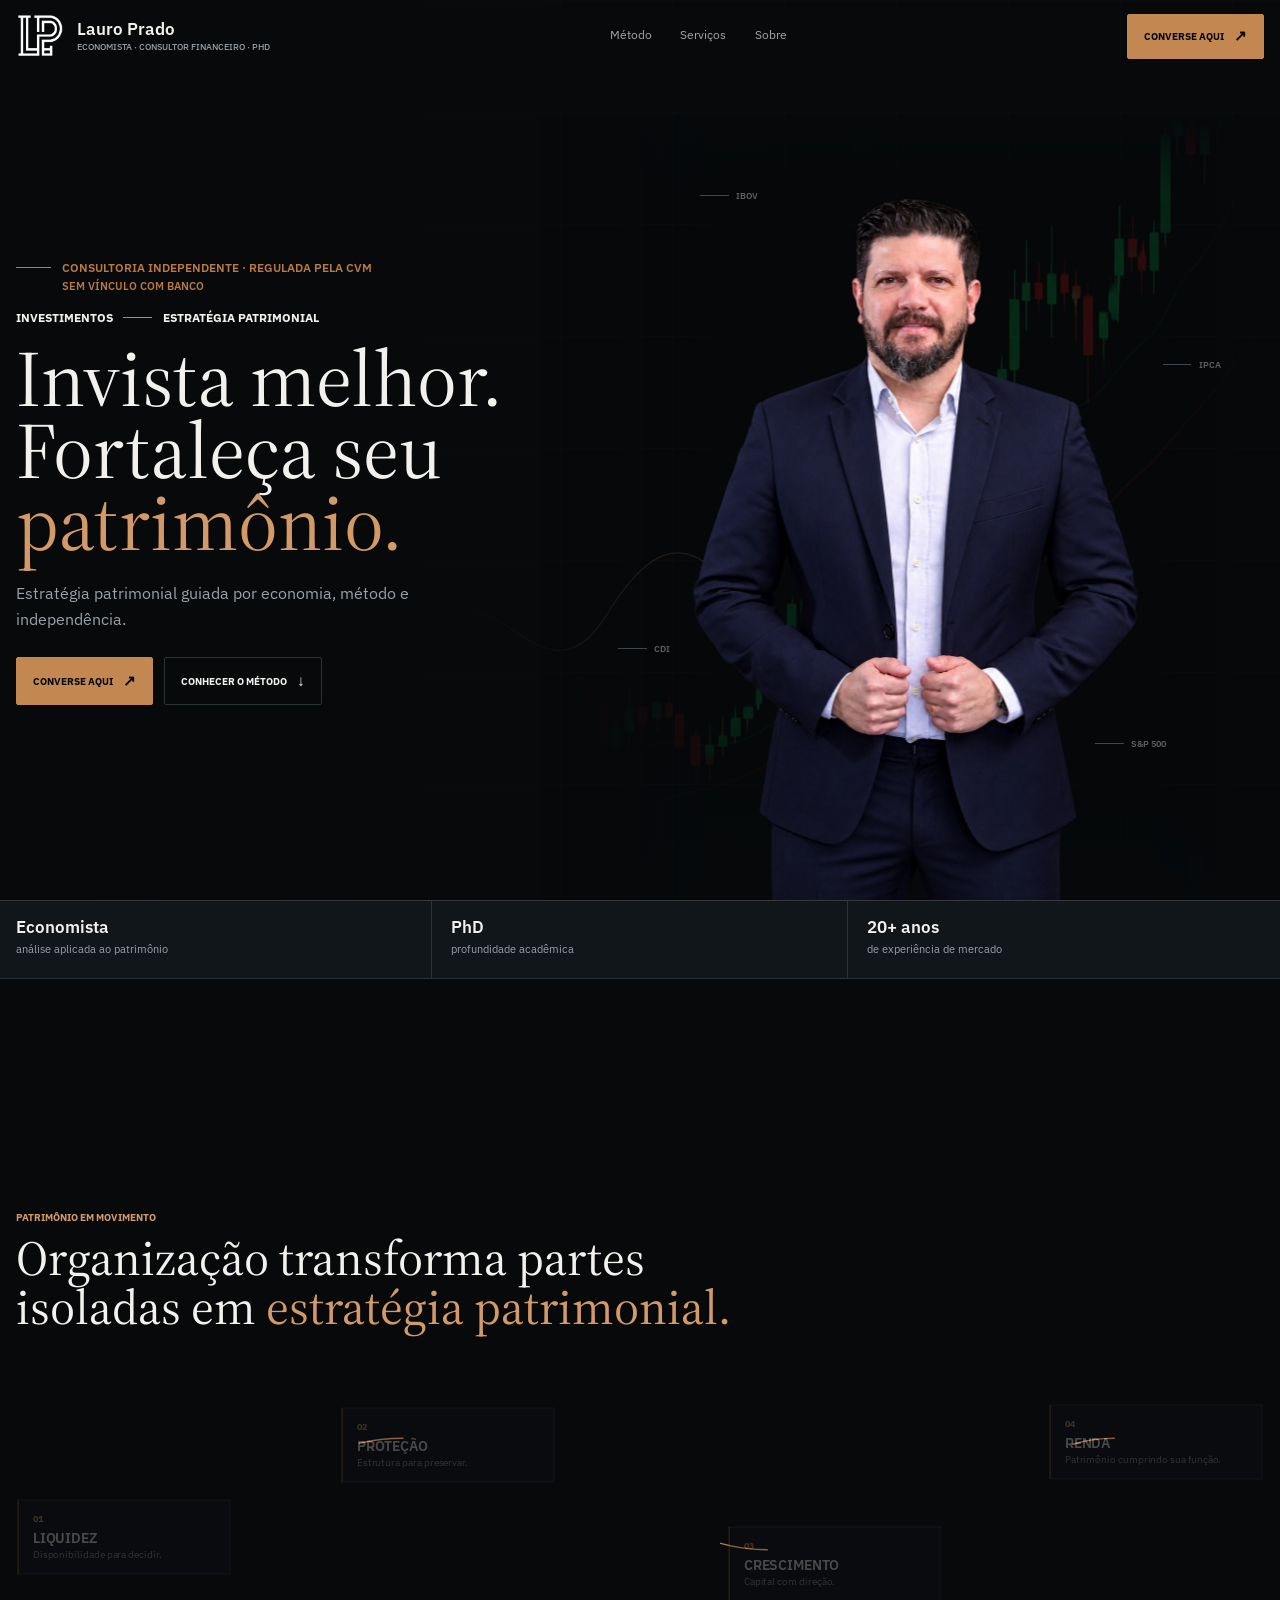
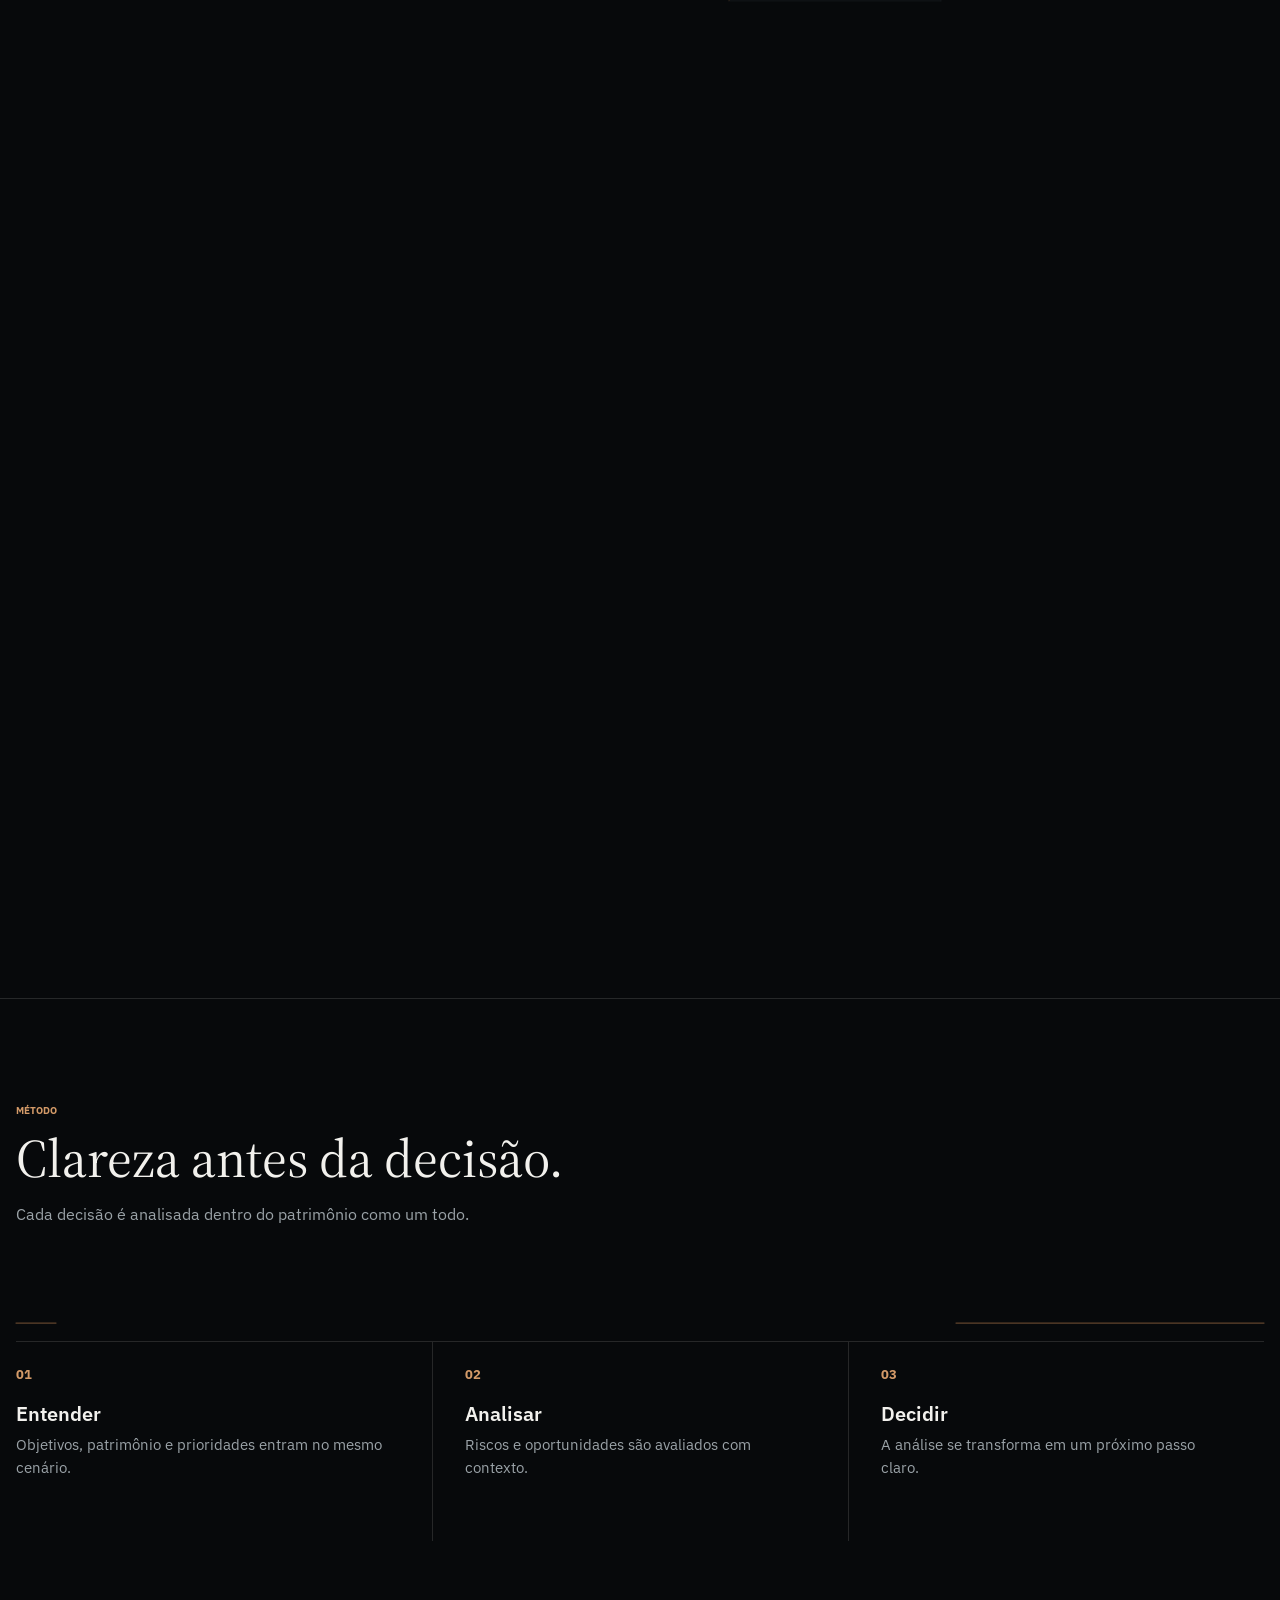
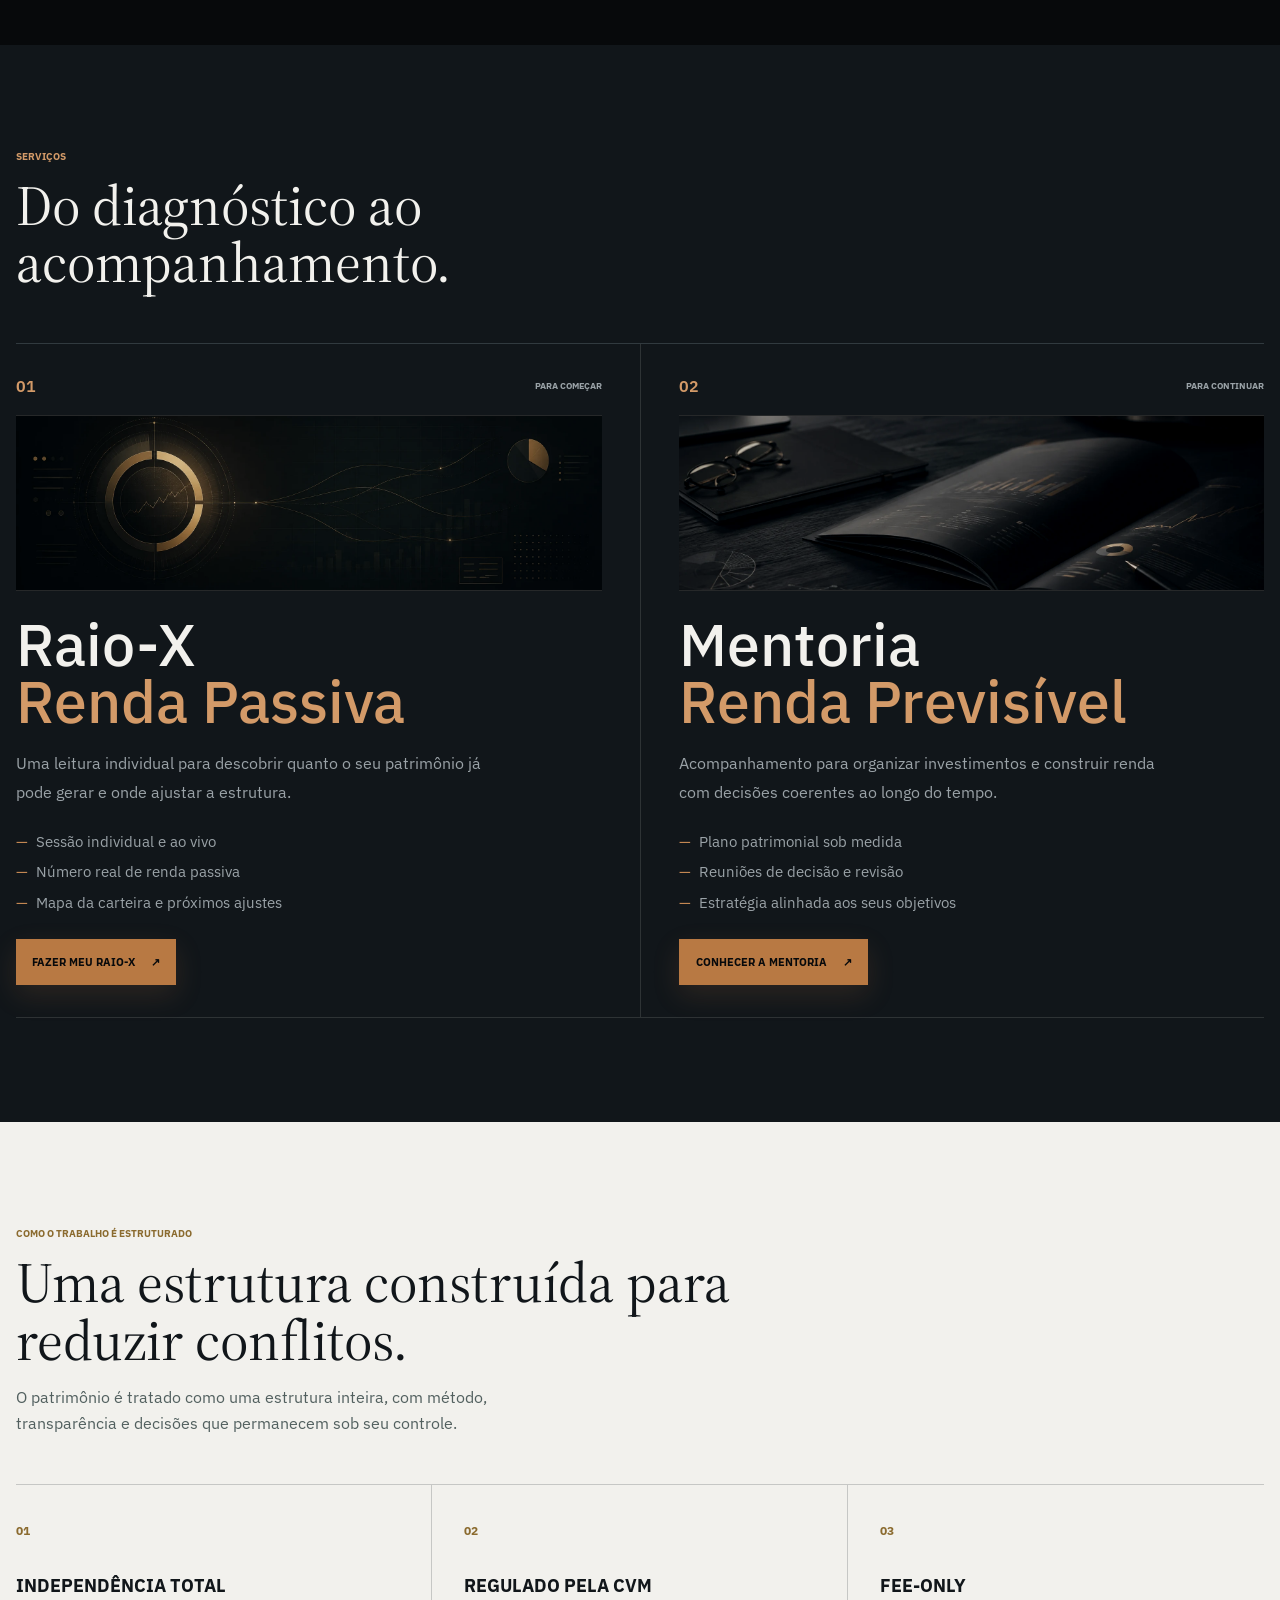
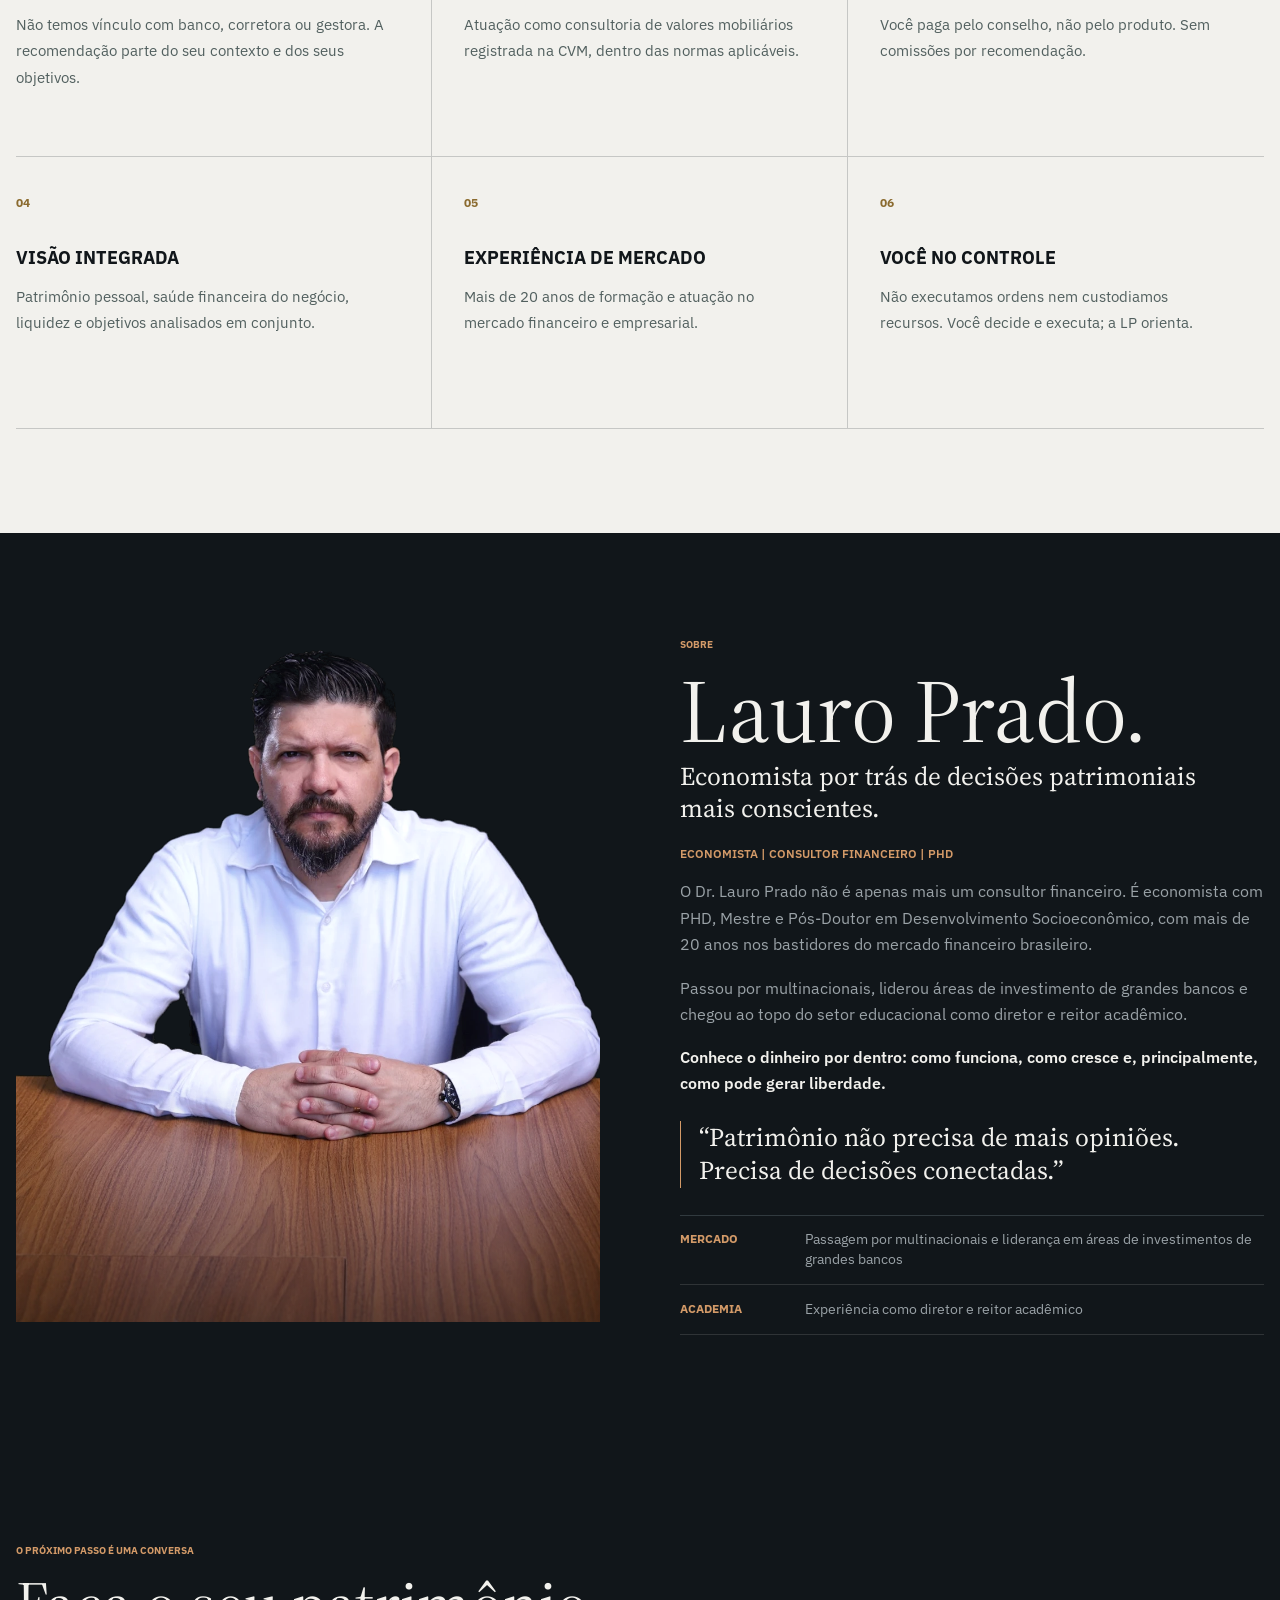
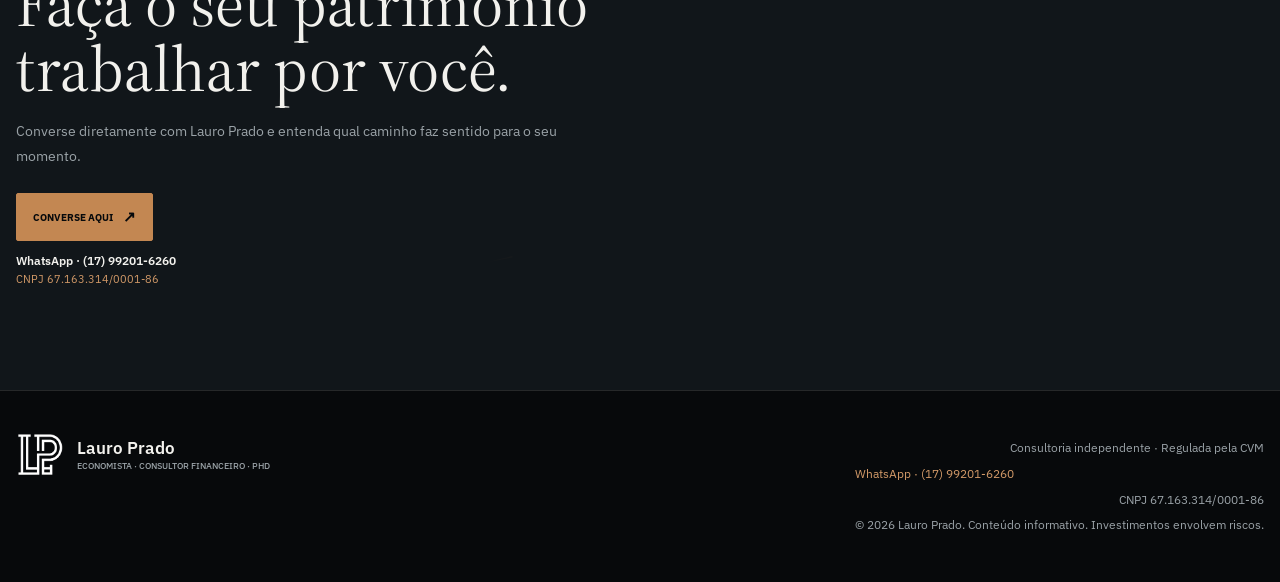
==== commit db9434a6: "Publish scroll-driven wealth narrative" ====
--- a/index.html
+++ b/index.html
@@ -1 +1 @@
-<!DOCTYPE html><html lang="pt-BR"><head><meta charset="UTF-8"><meta name="viewport" content="width=device-width"><meta name="theme-color" content="#07090B"><meta name="referrer" content="strict-origin-when-cross-origin"><meta name="description" content="Estratégia independente para organizar investimentos e transformar patrimônio em renda passiva previsível."><meta property="og:title" content="Lauro Prado | Invista melhor. Fortaleça seu patrimônio."><meta property="og:description" content="Organize seus investimentos, reduza decisões no escuro e busque crescimento patrimonial com estratégia."><meta property="og:image" content="/og.png"><title>Lauro Prado | Invista melhor. Fortaleça seu patrimônio.</title><link rel="stylesheet" href="/assets/index.eY5glQyP.css"></head><body><header class="site-header"><a class="brand" href="#inicio" aria-label="Lauro Prado, início"><span class="brand-mark"><img src="/logo-mark-transparent.png" alt=""></span><span class="brand-name"><strong>Lauro Prado</strong><small>Economista · Consultor financeiro · PHD</small></span></a><nav class="desktop-nav" aria-label="Navegação principal"><a href="#metodo">Método</a><a href="#solucoes">Serviços</a><a href="#sobre">Sobre</a></nav><a class="header-cta" href="https://wa.me/5517992016260?text=Ol%C3%A1%2C%20Lauro.%20Gostaria%20de%20conversar%20sobre%20meu%20patrim%C3%B4nio." target="_blank" rel="noopener noreferrer">Converse aqui <span aria-hidden="true">↗︎</span></a><button class="menu-button" type="button" aria-label="Abrir menu" aria-expanded="false"><span></span><span></span></button><nav class="mobile-menu" aria-label="Menu mobile"><a href="#metodo">Método</a><a href="#solucoes">Serviços</a><a href="#sobre">Sobre</a><a class="header-cta" href="https://wa.me/5517992016260?text=Ol%C3%A1%2C%20Lauro.%20Gostaria%20de%20conversar%20sobre%20meu%20patrim%C3%B4nio." target="_blank" rel="noopener noreferrer">Converse aqui <span aria-hidden="true">↗︎</span></a></nav></header><main><section id="inicio" class="hero"><div class="hero-market" aria-hidden="true"><img src="/market-candles-hero.webp" alt="" width="1024" height="1400"></div><div class="hero-intelligence" aria-hidden="true"><span data-market="IBOV">IBOV</span><span data-market="IPCA">IPCA</span><span data-market="CDI">CDI</span><span data-market="S&P 500">S&amp;P 500</span></div><svg class="decision-line decision-line-hero" viewBox="0 0 1000 240" preserveAspectRatio="none" aria-hidden="true"><path class="decision-path" d="M0 128 C68 32 126 221 204 102 S332 36 402 144 S526 198 592 116 S704 70 772 104 S886 86 1000 72"></path></svg><div class="hero-copy"><p class="hero-regulatory"><span><strong>Consultoria independente · Regulada pela CVM</strong><small>Sem vínculo com banco</small></span></p><p class="eyebrow hero-eyebrow">Investimentos <i></i> Estratégia patrimonial</p><h1><span class="hero-title-line">Invista melhor.</span><span class="hero-title-line">Fortaleça seu</span><span class="hero-title-line"><em>patrimônio.</em></span></h1><p class="hero-lead">Estratégia patrimonial guiada por economia, método e independência.</p><div class="hero-actions"><a class="button button-gold" href="https://wa.me/5517992016260?text=Ol%C3%A1%2C%20Lauro.%20Gostaria%20de%20conversar%20sobre%20meu%20patrim%C3%B4nio." target="_blank" rel="noopener noreferrer">Converse aqui <span aria-hidden="true">↗︎</span></a><a class="button button-ghost" href="#metodo">Conhecer o método <span aria-hidden="true">↓</span></a></div></div><div class="hero-person"><picture><source media="(max-width: 719px)" srcset="/consultor-terno-final-560.webp"><img src="/consultor-terno-final-960.webp" alt="Lauro Prado, economista e estrategista patrimonial" width="960" height="1440" fetchpriority="high"></picture></div></section><section id="credenciais" class="authority-strip" aria-label="Credenciais de Lauro Prado"><div data-reveal><strong>Economista</strong><span>análise aplicada ao patrimônio</span></div><div data-reveal><strong>PhD</strong><span>profundidade acadêmica</span></div><div data-reveal><strong>20+ anos</strong><span>de experiência de mercado</span></div></section><section class="wealth-flow" aria-label="Patrimônio, estrutura e renda"><div class="wealth-flow-inner"><p class="eyebrow" data-reveal>Patrimônio em movimento</p><div class="wealth-map" aria-hidden="true"><svg viewBox="0 0 1000 300" preserveAspectRatio="none"><path class="decision-path wealth-link" d="M84 214 C198 214 205 82 346 82 S536 226 650 182 S804 80 920 80"></path><path class="decision-path wealth-link wealth-link-secondary" d="M84 214 C240 214 270 228 430 228 S650 182 920 80"></path></svg><span class="wealth-node node-liquidez">Liquidez</span><span class="wealth-node node-protecao">Proteção</span><span class="wealth-node node-crescimento">Crescimento</span><span class="wealth-node node-renda">Renda</span></div><h2 data-reveal>Patrimônio não é apenas o que você acumulou. <em>É o que ele consegue fazer por você.</em></h2></div></section><section id="metodo" class="method section-dark"><div class="method-layout"><div class="section-heading" data-reveal><p class="eyebrow">Método</p><h2>Clareza antes da decisão.</h2><p>Cada decisão é analisada dentro do patrimônio como um todo.</p></div><div class="steps-list"><svg class="decision-line decision-line-method method-line-desktop" viewBox="0 0 900 30" preserveAspectRatio="none" aria-hidden="true"><path class="decision-path" d="M0 15 H900"></path></svg><svg class="decision-line decision-line-method method-line-mobile" viewBox="0 0 120 460" preserveAspectRatio="none" aria-hidden="true"><path class="decision-path" d="M24 0 C102 70 18 136 72 214 S28 330 58 460"></path></svg><article class="step" data-reveal><span>01</span><div><h3>Entender</h3><p>Objetivos, patrimônio e prioridades entram no mesmo cenário.</p></div></article><article class="step" data-reveal><span>02</span><div><h3>Analisar</h3><p>Riscos e oportunidades são avaliados com contexto.</p></div></article><article class="step" data-reveal><span>03</span><div><h3>Decidir</h3><p>A análise se transforma em um próximo passo claro.</p></div></article></div></div></section><section id="solucoes" class="solutions section-light"><div class="section-heading" data-reveal><p class="eyebrow">Serviços</p><h2>Do diagnóstico ao acompanhamento.</h2></div><div class="offer-grid"><article class="offer offer-featured" data-reveal><div class="offer-top"><span class="offer-index">01</span><span class="offer-tag">Para começar</span></div><div class="offer-visual offer-visual-raiox"><img src="/raio-x-renda-passiva.webp" alt="Visualização patrimonial do Raio-X Renda Passiva" width="1800" height="600" loading="lazy"></div><h3>Raio-X<br><em>Renda Passiva</em></h3><p>Uma leitura individual para descobrir quanto o seu patrimônio já pode gerar e onde ajustar a estrutura.</p><ul class="offer-points"><li>Sessão individual e ao vivo</li><li>Número real de renda passiva</li><li>Mapa da carteira e próximos ajustes</li></ul><a class="product-button" href="https://raio-x.lauroprado.com.br/">Fazer meu Raio-X <span aria-hidden="true">↗︎</span></a></article><article class="offer offer-consulting" data-reveal><div class="offer-top"><span class="offer-index">02</span><span class="offer-tag">Para continuar</span></div><div class="offer-visual offer-visual-mentoria"><img src="/mentoria-renda-previsivel.webp" alt="Relatório de investimentos aberto sobre uma mesa de trabalho" width="1680" height="972" loading="lazy"></div><h3>Mentoria<br><em>Renda Previsível</em></h3><p>Acompanhamento para organizar investimentos e construir renda com decisões coerentes ao longo do tempo.</p><ul class="offer-points"><li>Plano patrimonial sob medida</li><li>Reuniões de decisão e revisão</li><li>Estratégia alinhada aos seus objetivos</li></ul><a class="product-button" href="https://www.lauroprado.com.br/reuniao">Conhecer a mentoria <span aria-hidden="true">↗︎</span></a></article></div></section><section id="diferenciais" class="differentials section-light"><div class="section-heading" data-reveal><p class="eyebrow">Como o trabalho é estruturado</p><h2>Uma estrutura construída para reduzir conflitos.</h2><p>O patrimônio é tratado como uma estrutura inteira, com método, transparência e decisões que permanecem sob seu controle.</p></div><div class="differential-grid"><article data-reveal><span>01</span><h3>Independência total</h3><p>Não temos vínculo com banco, corretora ou gestora. A recomendação parte do seu contexto e dos seus objetivos.</p></article><article data-reveal><span>02</span><h3>Regulado pela CVM</h3><p>Atuação como consultoria de valores mobiliários registrada na CVM, dentro das normas aplicáveis.</p></article><article data-reveal><span>03</span><h3>Fee-only</h3><p>Você paga pelo conselho, não pelo produto. Sem comissões por recomendação.</p></article><article data-reveal><span>04</span><h3>Visão integrada</h3><p>Patrimônio pessoal, saúde financeira do negócio, liquidez e objetivos analisados em conjunto.</p></article><article data-reveal><span>05</span><h3>Experiência de mercado</h3><p>Mais de 20 anos de formação e atuação no mercado financeiro e empresarial.</p></article><article data-reveal><span>06</span><h3>Você no controle</h3><p>Não executamos ordens nem custodiamos recursos. Você decide e executa; a LP orienta.</p></article></div></section><section id="sobre" class="about section-light"><div class="about-photo" data-reveal><picture><source media="(max-width: 719px)" srcset="/consultor-mesa-720.webp"><img src="/consultor-mesa-1200.webp" alt="Lauro Prado sentado à mesa" width="1200" height="1188" loading="lazy"></picture></div><div class="about-copy" data-reveal><p class="eyebrow">Lauro Prado</p><h2>Experiência de mercado. Profundidade acadêmica.</h2><p class="about-role">Economista | Consultor financeiro | PHD</p><p class="about-intro">Economista, PHD, Mestre e Pós-Doutor em Desenvolvimento Socioeconômico, Lauro Prado reúne mais de 20 anos de experiência no mercado financeiro brasileiro. Sua trajetória conecta a prática dos investimentos à análise econômica de longo prazo.</p><blockquote>“Patrimônio não precisa de mais opiniões. Precisa de decisões conectadas.”</blockquote><dl class="about-facts"><div><dt>Mercado</dt><dd>Passagem por multinacionais e liderança em áreas de investimentos de grandes bancos</dd></div><div><dt>Academia</dt><dd>Experiência como diretor e reitor acadêmico</dd></div><div><dt>Atuação</dt><dd>Estratégia para transformar patrimônio acumulado em renda passiva previsível</dd></div></dl></div></section><section class="final-cta"><svg class="decision-line decision-line-final" viewBox="0 0 1000 160" preserveAspectRatio="none" aria-hidden="true"><path class="decision-path" d="M0 104 C138 78 236 116 342 92 S558 84 674 78 S862 69 1000 64"></path></svg><div data-reveal><p class="eyebrow">O próximo passo é uma conversa</p><h2>Faça o seu patrimônio trabalhar por você.</h2><p>Converse diretamente com Lauro Prado e entenda qual caminho faz sentido para o seu momento.</p><a class="button button-gold" href="https://wa.me/5517992016260?text=Ol%C3%A1%2C%20Lauro.%20Gostaria%20de%20conversar%20sobre%20meu%20patrim%C3%B4nio." target="_blank" rel="noopener noreferrer">Converse aqui <span aria-hidden="true">↗︎</span></a><span class="cta-phone">WhatsApp · (17) 99201-6260</span></div></section></main><footer class="site-footer"><a class="brand" href="#inicio"><span class="brand-mark"><img src="/logo-mark-transparent.png" alt=""></span><span class="brand-name"><strong>Lauro Prado</strong><small>Economista · Consultor financeiro · PHD</small></span></a><div class="footer-legal"><p>Consultoria independente · Regulada pela CVM</p><a href="tel:+5517992016260">(17) 99201-6260</a><small>CNPJ 67.163.314/0001-86 · © 2026 Lauro Prado. Conteúdo informativo. Investimentos envolvem riscos.</small></div></footer><script type="module" src="/assets/index.astro_astro_type_script_index_0_lang.DGReZAWg.js"></script></body></html>+<!DOCTYPE html><html lang="pt-BR"><head><meta charset="UTF-8"><meta name="viewport" content="width=device-width"><meta name="theme-color" content="#07090B"><meta name="referrer" content="strict-origin-when-cross-origin"><meta name="description" content="Estratégia independente para organizar investimentos e transformar patrimônio em renda passiva previsível."><meta property="og:title" content="Lauro Prado | Invista melhor. Fortaleça seu patrimônio."><meta property="og:description" content="Organize seus investimentos, reduza decisões no escuro e busque crescimento patrimonial com estratégia."><meta property="og:image" content="/og.png"><title>Lauro Prado | Invista melhor. Fortaleça seu patrimônio.</title><link rel="stylesheet" href="/assets/index.BcPS7-Jy.css"></head><body><header class="site-header"><a class="brand" href="#inicio" aria-label="Lauro Prado, início"><span class="brand-mark"><img src="/logo-mark-transparent.png" alt=""></span><span class="brand-name"><strong>Lauro Prado</strong><small>Economista · Consultor financeiro · PHD</small></span></a><nav class="desktop-nav" aria-label="Navegação principal"><a href="#metodo">Método</a><a href="#solucoes">Serviços</a><a href="#sobre">Sobre</a></nav><a class="header-cta" href="https://wa.me/5517992016260?text=Ol%C3%A1%2C%20Lauro.%20Gostaria%20de%20conversar%20sobre%20meu%20patrim%C3%B4nio." target="_blank" rel="noopener noreferrer">Converse aqui <span aria-hidden="true">↗︎</span></a><button class="menu-button" type="button" aria-label="Abrir menu" aria-expanded="false"><span></span><span></span></button><nav class="mobile-menu" aria-label="Menu mobile"><a href="#metodo">Método</a><a href="#solucoes">Serviços</a><a href="#sobre">Sobre</a><a class="header-cta" href="https://wa.me/5517992016260?text=Ol%C3%A1%2C%20Lauro.%20Gostaria%20de%20conversar%20sobre%20meu%20patrim%C3%B4nio." target="_blank" rel="noopener noreferrer">Converse aqui <span aria-hidden="true">↗︎</span></a></nav></header><main><section id="inicio" class="hero"><div class="hero-market" aria-hidden="true"><img src="/market-candles-hero.webp" alt="" width="1024" height="1400"></div><div class="hero-intelligence" aria-hidden="true"><span data-market="IBOV">IBOV</span><span data-market="IPCA">IPCA</span><span data-market="CDI">CDI</span><span data-market="S&P 500">S&amp;P 500</span></div><svg class="decision-line decision-line-hero" viewBox="0 0 1000 240" preserveAspectRatio="none" aria-hidden="true"><path class="decision-path" d="M0 128 C68 32 126 221 204 102 S332 36 402 144 S526 198 592 116 S704 70 772 104 S886 86 1000 72"></path></svg><div class="hero-copy"><p class="hero-regulatory"><span><strong>Consultoria independente · Regulada pela CVM</strong><small>Sem vínculo com banco</small></span></p><p class="eyebrow hero-eyebrow">Investimentos <i></i> Estratégia patrimonial</p><h1><span class="hero-title-line">Invista melhor.</span><span class="hero-title-line">Fortaleça seu</span><span class="hero-title-line"><em>patrimônio.</em></span></h1><p class="hero-lead">Estratégia patrimonial guiada por economia, método e independência.</p><div class="hero-actions"><a class="button button-gold" href="https://wa.me/5517992016260?text=Ol%C3%A1%2C%20Lauro.%20Gostaria%20de%20conversar%20sobre%20meu%20patrim%C3%B4nio." target="_blank" rel="noopener noreferrer">Converse aqui <span aria-hidden="true">↗︎</span></a><a class="button button-ghost" href="#metodo">Conhecer o método <span aria-hidden="true">↓</span></a></div></div><div class="hero-person"><picture><source media="(max-width: 719px)" srcset="/consultor-terno-final-560.webp"><img src="/consultor-terno-final-960.webp" alt="Lauro Prado, economista e estrategista patrimonial" width="960" height="1440" fetchpriority="high"></picture></div></section><section id="credenciais" class="authority-strip" aria-label="Credenciais de Lauro Prado"><div data-reveal><strong>Economista</strong><span>análise aplicada ao patrimônio</span></div><div data-reveal><strong>PhD</strong><span>profundidade acadêmica</span></div><div data-reveal><strong>20+ anos</strong><span>de experiência de mercado</span></div></section><section class="wealth-flow" aria-labelledby="wealth-flow-title"><div class="wealth-flow-sticky"><div class="wealth-flow-inner"><div class="wealth-copy"><p class="eyebrow">Patrimônio em movimento</p><h2 id="wealth-flow-title">Organização transforma partes isoladas em <em>estratégia patrimonial.</em></h2></div><div class="wealth-system" aria-label="Liquidez, proteção, crescimento e renda conectados em um sistema patrimonial"><svg class="wealth-diagram wealth-diagram-desktop" viewBox="0 0 1000 300" preserveAspectRatio="none" aria-hidden="true"><path class="wealth-evolution" d="M68 252 C150 246 208 258 278 228 S402 212 468 220 S594 182 650 188 S760 142 822 150 S914 98 964 108"></path><path class="wealth-segment wealth-segment-1" d="M120 175 C192 175 224 92 310 92"></path><path class="wealth-segment wealth-segment-2" d="M392 92 C486 92 506 202 602 202"></path><path class="wealth-segment wealth-segment-3" d="M690 202 C780 202 792 92 880 92"></path></svg><svg class="wealth-diagram wealth-diagram-mobile" viewBox="0 0 320 600" preserveAspectRatio="none" aria-hidden="true"><path class="wealth-evolution" d="M218 570 C242 514 214 470 250 420 S222 326 258 282 S238 190 272 142 S258 74 292 32"></path><path class="wealth-segment wealth-segment-1" d="M24 74 C24 114 42 142 24 182"></path><path class="wealth-segment wealth-segment-2" d="M24 222 C24 266 8 294 24 338"></path><path class="wealth-segment wealth-segment-3" d="M24 378 C24 424 40 454 24 500"></path></svg><ol class="wealth-nodes"><li class="wealth-node node-liquidez" data-wealth-node="liquidez"><span>01</span><strong>Liquidez</strong><small>Disponibilidade para decidir.</small></li><li class="wealth-node node-protecao" data-wealth-node="protecao"><span>02</span><strong>Proteção</strong><small>Estrutura para preservar.</small></li><li class="wealth-node node-crescimento" data-wealth-node="crescimento"><span>03</span><strong>Crescimento</strong><small>Capital com direção.</small></li><li class="wealth-node node-renda" data-wealth-node="renda"><span>04</span><strong>Renda</strong><small>Patrimônio cumprindo sua função.</small></li></ol></div><p class="wealth-conclusion">Quando cada parte tem uma função, o patrimônio trabalha como um sistema.</p></div></div></section><section id="metodo" class="method section-dark"><div class="method-layout"><div class="section-heading" data-reveal><p class="eyebrow">Método</p><h2>Clareza antes da decisão.</h2><p>Cada decisão é analisada dentro do patrimônio como um todo.</p></div><div class="steps-list"><svg class="decision-line decision-line-method method-line-desktop" viewBox="0 0 900 30" preserveAspectRatio="none" aria-hidden="true"><path class="decision-path" d="M0 15 H900"></path></svg><svg class="decision-line decision-line-method method-line-mobile" viewBox="0 0 120 460" preserveAspectRatio="none" aria-hidden="true"><path class="decision-path" d="M24 0 C102 70 18 136 72 214 S28 330 58 460"></path></svg><article class="step" data-reveal><span>01</span><div><h3>Entender</h3><p>Objetivos, patrimônio e prioridades entram no mesmo cenário.</p></div></article><article class="step" data-reveal><span>02</span><div><h3>Analisar</h3><p>Riscos e oportunidades são avaliados com contexto.</p></div></article><article class="step" data-reveal><span>03</span><div><h3>Decidir</h3><p>A análise se transforma em um próximo passo claro.</p></div></article></div></div></section><section id="solucoes" class="solutions section-light"><div class="section-heading" data-reveal><p class="eyebrow">Serviços</p><h2>Do diagnóstico ao acompanhamento.</h2></div><div class="offer-grid"><article class="offer offer-featured" data-reveal><div class="offer-top"><span class="offer-index">01</span><span class="offer-tag">Para começar</span></div><div class="offer-visual offer-visual-raiox"><img src="/raio-x-renda-passiva.webp" alt="Visualização patrimonial do Raio-X Renda Passiva" width="1800" height="600" loading="lazy"></div><h3>Raio-X<br><em>Renda Passiva</em></h3><p>Uma leitura individual para descobrir quanto o seu patrimônio já pode gerar e onde ajustar a estrutura.</p><ul class="offer-points"><li>Sessão individual e ao vivo</li><li>Número real de renda passiva</li><li>Mapa da carteira e próximos ajustes</li></ul><a class="product-button" href="https://raio-x.lauroprado.com.br/">Fazer meu Raio-X <span aria-hidden="true">↗︎</span></a></article><article class="offer offer-consulting" data-reveal><div class="offer-top"><span class="offer-index">02</span><span class="offer-tag">Para continuar</span></div><div class="offer-visual offer-visual-mentoria"><img src="/mentoria-renda-previsivel.webp" alt="Relatório de investimentos aberto sobre uma mesa de trabalho" width="1680" height="972" loading="lazy"></div><h3>Mentoria<br><em>Renda Previsível</em></h3><p>Acompanhamento para organizar investimentos e construir renda com decisões coerentes ao longo do tempo.</p><ul class="offer-points"><li>Plano patrimonial sob medida</li><li>Reuniões de decisão e revisão</li><li>Estratégia alinhada aos seus objetivos</li></ul><a class="product-button" href="https://www.lauroprado.com.br/reuniao">Conhecer a mentoria <span aria-hidden="true">↗︎</span></a></article></div></section><section id="diferenciais" class="differentials section-light"><div class="section-heading" data-reveal><p class="eyebrow">Como o trabalho é estruturado</p><h2>Uma estrutura construída para reduzir conflitos.</h2><p>O patrimônio é tratado como uma estrutura inteira, com método, transparência e decisões que permanecem sob seu controle.</p></div><div class="differential-grid"><article data-reveal><span>01</span><h3>Independência total</h3><p>Não temos vínculo com banco, corretora ou gestora. A recomendação parte do seu contexto e dos seus objetivos.</p></article><article data-reveal><span>02</span><h3>Regulado pela CVM</h3><p>Atuação como consultoria de valores mobiliários registrada na CVM, dentro das normas aplicáveis.</p></article><article data-reveal><span>03</span><h3>Fee-only</h3><p>Você paga pelo conselho, não pelo produto. Sem comissões por recomendação.</p></article><article data-reveal><span>04</span><h3>Visão integrada</h3><p>Patrimônio pessoal, saúde financeira do negócio, liquidez e objetivos analisados em conjunto.</p></article><article data-reveal><span>05</span><h3>Experiência de mercado</h3><p>Mais de 20 anos de formação e atuação no mercado financeiro e empresarial.</p></article><article data-reveal><span>06</span><h3>Você no controle</h3><p>Não executamos ordens nem custodiamos recursos. Você decide e executa; a LP orienta.</p></article></div></section><section id="sobre" class="about section-light"><div class="about-photo" data-reveal><picture><source media="(max-width: 719px)" srcset="/consultor-mesa-720.webp"><img src="/consultor-mesa-1200.webp" alt="Lauro Prado sentado à mesa" width="1200" height="1188" loading="lazy"></picture></div><div class="about-copy" data-reveal><p class="eyebrow">Sobre</p><h2>Lauro Prado.</h2><p class="about-kicker">Economista por trás de decisões patrimoniais mais conscientes.</p><p class="about-role">Economista | Consultor financeiro | PHD</p><p class="about-intro">O Dr. Lauro Prado não é apenas mais um consultor financeiro. É economista com PHD, Mestre e Pós-Doutor em Desenvolvimento Socioeconômico, com mais de 20 anos nos bastidores do mercado financeiro brasileiro.</p><p class="about-intro">Passou por multinacionais, liderou áreas de investimento de grandes bancos e chegou ao topo do setor educacional como diretor e reitor acadêmico.</p><p class="about-emphasis">Conhece o dinheiro por dentro: como funciona, como cresce e, principalmente, como pode gerar liberdade.</p><blockquote>“Patrimônio não precisa de mais opiniões. Precisa de decisões conectadas.”</blockquote><dl class="about-facts"><div><dt>Mercado</dt><dd>Passagem por multinacionais e liderança em áreas de investimentos de grandes bancos</dd></div><div><dt>Academia</dt><dd>Experiência como diretor e reitor acadêmico</dd></div></dl></div></section><section class="final-cta"><svg class="decision-line decision-line-final" viewBox="0 0 1000 160" preserveAspectRatio="none" aria-hidden="true"><path class="decision-path" d="M0 104 C138 78 236 116 342 92 S558 84 674 78 S862 69 1000 64"></path></svg><div data-reveal><p class="eyebrow">O próximo passo é uma conversa</p><h2>Faça o seu patrimônio trabalhar por você.</h2><p>Converse diretamente com Lauro Prado e entenda qual caminho faz sentido para o seu momento.</p><a class="button button-gold" href="https://wa.me/5517992016260?text=Ol%C3%A1%2C%20Lauro.%20Gostaria%20de%20conversar%20sobre%20meu%20patrim%C3%B4nio." target="_blank" rel="noopener noreferrer">Converse aqui <span aria-hidden="true">↗︎</span></a><span class="cta-phone">WhatsApp · (17) 99201-6260</span><span class="cta-cnpj">CNPJ 67.163.314/0001-86</span></div></section></main><footer class="site-footer"><a class="brand" href="#inicio"><span class="brand-mark"><img src="/logo-mark-transparent.png" alt=""></span><span class="brand-name"><strong>Lauro Prado</strong><small>Economista · Consultor financeiro · PHD</small></span></a><div class="footer-legal"><p>Consultoria independente · Regulada pela CVM</p><a href="tel:+5517992016260">WhatsApp · (17) 99201-6260</a><small>CNPJ 67.163.314/0001-86</small><small>© 2026 Lauro Prado. Conteúdo informativo. Investimentos envolvem riscos.</small></div></footer><script type="module" src="/assets/index.astro_astro_type_script_index_0_lang.D0sgmNFj.js"></script></body></html>
--- a/assets/index.BcPS7-Jy.css
+++ b/assets/index.BcPS7-Jy.css
@@ -0,0 +1 @@
+@import "https://fonts.googleapis.com/css2?family=IBM+Plex+Sans:wght@400;500;600;700&family=Source+Serif+4:opsz,wght@8..60,400;8..60,500;8..60,600&display=swap";:root{--navy:#07090b;--surface:#11161a;--surface-strong:#11161a;--ink:#f2f1ed;--steel:#5e6b73;--muted:#9aa2a7;--paper:#f2f1ed;--paper-ink:#11161a;--accent:#c38752;--accent-strong:#d39a68;--brass:#b87943;--gold:var(--accent);--gold-soft:var(--accent-strong);--line:#5e6b736b;--line-soft:#f2f1ed21;--sans:"IBM Plex Sans", Arial, sans-serif;--display:"Source Serif 4", Georgia, serif}*{box-sizing:border-box}html{scroll-behavior:smooth;background:var(--navy)}body{background:var(--navy);min-width:0;color:var(--ink);font-family:var(--sans);-webkit-font-smoothing:antialiased;margin:0;overflow-x:hidden}a{color:inherit;text-decoration:none}button{font:inherit}img{max-width:100%;display:block}section[id]{scroll-margin-top:5.2rem}[data-reveal]{opacity:1}a:focus-visible,button:focus-visible{outline:2px solid var(--accent-strong);outline-offset:4px}.site-header{z-index:30;background:0 0;border-bottom:1px solid #0000;grid-template-columns:1fr auto;align-items:center;width:100%;min-height:4.5rem;padding:0 max(.85rem,50% - 39rem);transition:background .24s,border-color .24s,backdrop-filter .24s;display:grid;position:fixed;top:0;left:0}.site-header.is-scrolled{border-color:var(--line-soft);backdrop-filter:blur(10px);background:#07090bf0}.brand{align-items:center;gap:.78rem;width:max-content;display:inline-flex}.brand-mark{flex:none;place-items:center;width:3.05rem;height:3.05rem;display:grid;overflow:hidden}.brand-mark img{object-fit:contain;width:100%;height:100%}.brand-name strong{color:var(--ink);letter-spacing:0;font-size:clamp(1rem,1.35vw,1.22rem);font-weight:600;line-height:1;display:block}.brand-name small{color:var(--muted);letter-spacing:0;text-transform:uppercase;white-space:nowrap;margin-top:.28rem;font-size:.57rem;font-weight:500;line-height:1.15;display:block}.desktop-nav,.site-header>.header-cta{display:none}.desktop-nav a{color:#f2f0e9ad;font-size:.72rem;transition:color .2s}.desktop-nav a:hover{color:var(--ink)}.menu-button{border:1px solid var(--line);width:2.75rem;height:2.75rem;color:var(--gold-soft);background:#11161a94;border-radius:2px;place-content:center;gap:.36rem;display:grid}.menu-button span{background:currentColor;width:1.1rem;height:1px;display:block}.mobile-menu{border-bottom:1px solid var(--line);background:#07090bfa;padding:.55rem .85rem .85rem;display:none;position:absolute;top:100%;left:0;right:0}.mobile-menu.is-open{display:grid}.mobile-menu a:not(.header-cta){border-bottom:1px solid var(--line-soft);color:var(--ink);padding:.85rem 0;font-size:.82rem}.header-cta,.button{border:1px solid var(--accent);letter-spacing:0;text-transform:uppercase;border-radius:2px;justify-content:center;align-items:center;gap:.65rem;min-height:3rem;padding:0 1rem;font-size:.65rem;font-weight:700;transition:color .18s,background .18s,transform .18s;display:inline-flex}.header-cta:hover,.button:hover{transform:translateY(-1px)}.button-gold,.header-cta{background:var(--accent);color:var(--navy);box-shadow:none}.button-gold:hover,.header-cta:hover{background:var(--accent-strong)}.button-ghost{border-color:var(--line);color:var(--ink);background:0 0}.button-ghost:hover{border-color:var(--gold)}.button span,.header-cta span,.product-button span,.text-link span{font-variant-emoji:text;font-family:Arial,sans-serif}.button span,.header-cta span{font-size:.95rem}.eyebrow{color:var(--accent-strong);letter-spacing:0;text-transform:uppercase;margin:0;font-size:.61rem;font-weight:700;line-height:1.55}.hero{isolation:isolate;background:var(--navy);grid-template-columns:minmax(0,.88fr) minmax(0,1.12fr);align-items:center;min-height:100svh;padding:5.5rem max(.9rem,50% - 39rem) 0;display:grid;position:relative;overflow:hidden}.hero:before{z-index:-2;content:"";background-image:linear-gradient(#5e6b7309 1px,#0000 1px),linear-gradient(90deg,#5e6b7308 1px,#0000 1px);background-size:7rem 7rem;position:absolute;inset:0;mask-image:linear-gradient(90deg,#0000 5%,#000 50% 100%)}.hero-copy{z-index:5;max-width:38rem;padding:2rem 0 3.5rem;position:relative}.hero-regulatory{color:var(--brass);text-transform:uppercase;align-items:flex-start;gap:.7rem;margin:0 0 .9rem;font-size:clamp(.76rem,.9vw,.84rem);font-weight:600;line-height:1.4;display:flex}.hero-regulatory:before{background:var(--brass);content:"";flex:none;width:2.2rem;height:1px;margin-top:.65em}.hero-regulatory span{gap:.18rem;display:grid}.hero-regulatory strong{color:var(--brass);font:inherit}.hero-regulatory small{color:var(--brass);font-size:.67rem;font-weight:600;line-height:1.4}.hero-copy .eyebrow{color:var(--ink);flex-wrap:wrap;align-items:center;gap:.65rem;font-size:clamp(.74rem,.9vw,.84rem);display:flex}.hero-copy .eyebrow i{background:var(--accent);width:1.8rem;height:1px}.hero h1{max-width:none;color:var(--ink);font-family:var(--display);letter-spacing:0;margin:1rem 0 0;font-size:clamp(4rem,6.2vw,6.2rem);font-weight:400;line-height:.91}.hero-title-line{white-space:nowrap;display:block;overflow:visible}.hero h1 em{color:var(--accent-strong);font-style:normal}.hero-lead{max-width:30rem;color:var(--muted);margin:1.35rem 0 0;font-size:1rem;line-height:1.58}.hero-actions{flex-wrap:wrap;gap:.65rem;margin-top:1.55rem;display:flex}.hero-market{z-index:0;opacity:.2;pointer-events:none;position:absolute;inset:7.25rem -2rem 0 42%;overflow:hidden;mask-image:linear-gradient(90deg,#0000 0%,#000 24% 78%,#0000 100%)}.hero-market:before{z-index:1;content:"";background:linear-gradient(90deg, var(--navy) 0%, #07090b4d 24%, transparent 52%), linear-gradient(0deg, var(--navy) 0%, transparent 22%, transparent 90%, var(--navy) 100%);position:absolute;inset:0}.hero-market img{object-fit:cover;object-position:64% bottom;filter:saturate(.92)contrast(1.1)brightness(.9);mix-blend-mode:screen;width:100%;height:100%;transform:translate3d(var(--market-x,0), var(--market-y,0), 0)}.hero-intelligence{z-index:2;color:#eeece661;pointer-events:none;transform:translate3d(var(--data-x,0), var(--data-y,0), 0);font-size:.58rem;font-weight:600;position:absolute;inset:8rem 2rem 6rem 44%}.hero-intelligence span{align-items:center;gap:.45rem;display:flex;position:absolute}.hero-intelligence span:before{content:"";background:#5e6b73a3;width:1.8rem;height:1px}.hero-intelligence span:first-child{top:9%;left:20%}.hero-intelligence span:nth-child(2){top:34%;right:4%}.hero-intelligence span:nth-child(3){bottom:22%;left:8%}.hero-intelligence span:nth-child(4){bottom:8%;right:12%}.hero-person{z-index:3;clip-path:inset(0);align-self:end;height:min(79vh,48rem);position:relative;overflow:visible}.hero-person picture{width:100%;height:100%;display:block}.hero-person img{object-fit:contain;object-position:center bottom;width:100%;height:100%}.authority-strip{z-index:6;border-top:1px solid var(--line);border-bottom:1px solid var(--line-soft);background:var(--surface);grid-template-columns:repeat(3,minmax(0,1fr));padding:0 max(.9rem,50% - 39rem);display:grid;position:relative}.authority-strip div{border-right:1px solid var(--line-soft);min-height:4.8rem;padding:.9rem 1.2rem}.authority-strip div:first-child{padding-left:0}.authority-strip div:last-child{border-right:0}.authority-strip strong{color:var(--ink);font-size:1.08rem;font-weight:600;display:block}.authority-strip span{color:var(--muted);margin-top:.25rem;font-size:.7rem;line-height:1.3;display:block}.decision-line{z-index:1;pointer-events:none;position:absolute;overflow:visible}.decision-path{fill:none;stroke:var(--accent);stroke-linecap:round;stroke-width:1.25px;vector-effect:non-scaling-stroke}.decision-line-hero{opacity:.15;width:66%;height:24%;bottom:18%;right:0;mask-image:linear-gradient(90deg,#0000,#000 28% 80%,#0000)}.section-light,.section-dark{background:var(--navy);color:var(--ink)}.solutions,.method,.differentials,.about,.final-cta{padding:6.5rem max(.9rem,50% - 39rem)}.section-heading h2,.about-copy h2,.final-cta h2{color:var(--ink);font-family:var(--display);letter-spacing:0;margin:.8rem 0 0;font-weight:400;line-height:1.02}.section-heading{max-width:57rem}.section-heading h2{max-width:52rem;font-size:clamp(2.5rem,4.4vw,4.5rem)}.section-heading>p:last-child{max-width:35rem;color:var(--muted);margin:1rem 0 0;font-size:1rem;line-height:1.6}.solutions{background:var(--surface)}.wealth-flow{border-bottom:1px solid var(--line-soft);background:var(--navy);height:180svh;position:relative;overflow:clip}.wealth-flow-sticky{align-items:center;min-height:100svh;padding:5.8rem max(.9rem,50% - 39rem) 2rem;display:flex;position:sticky;top:0}.wealth-flow-inner{width:100%;max-width:78rem;margin:0 auto;position:relative}.wealth-copy{z-index:2;position:relative}.wealth-flow h2{max-width:48rem;color:var(--ink);font-family:var(--display);margin:.55rem 0 0;font-size:clamp(2.25rem,3.8vw,3.9rem);font-weight:400;line-height:1.02}.wealth-flow h2 em{color:var(--accent-strong);font-style:normal}.wealth-system{height:19rem;margin-top:.75rem;position:relative}.wealth-diagram{width:100%;height:100%;position:absolute;inset:0;overflow:visible}.wealth-diagram-mobile{display:none}.wealth-segment,.wealth-evolution{fill:none;stroke-linecap:round;vector-effect:non-scaling-stroke}.wealth-segment{stroke:var(--brass);stroke-width:1.5px;transition:stroke-dashoffset .1s cubic-bezier(.22,1,.36,1)}.wealth-evolution{stroke:var(--steel);stroke-width:1.05px;opacity:0;transition:stroke-dashoffset .12s cubic-bezier(.22,1,.36,1),opacity .2s}.wealth-nodes{margin:0;padding:0;list-style:none;position:absolute;inset:0}.wealth-node{border:1px solid var(--line);border-left-color:var(--brass);width:clamp(9rem,18vw,13.5rem);min-height:4.6rem;color:var(--ink);opacity:.28;background:#11161aeb;align-content:center;padding:.75rem .9rem;transition:opacity .24s cubic-bezier(.22,1,.36,1),transform .24s cubic-bezier(.22,1,.36,1),border-color .24s,box-shadow .24s;display:grid;position:absolute;transform:translateY(8px)scale(.985)}.wealth-node span{color:var(--accent-strong);font-size:.58rem;font-weight:700}.wealth-node strong{text-transform:uppercase;margin-top:.18rem;font-size:.9rem;font-weight:600}.wealth-node small{color:var(--muted);margin-top:.14rem;font-size:.62rem;line-height:1.3}.wealth-node.is-active{border-color:#c38752ad;box-shadow:0 0 22px #b8794314}.node-liquidez{top:48%;left:0}.node-protecao{top:18%;left:26%}.node-crescimento{top:57%;left:57%}.node-renda{top:17%;right:0}.wealth-conclusion{max-width:38rem;color:var(--ink);font-family:var(--display);opacity:0;margin:.3rem 0 0 auto;font-size:clamp(1.15rem,1.6vw,1.45rem);line-height:1.35;transition:opacity .32s cubic-bezier(.22,1,.36,1),transform .32s cubic-bezier(.22,1,.36,1);transform:translateY(8px)}.offer-grid{border-top:1px solid var(--line);max-width:78rem;margin-top:3.2rem;display:grid}.offer{border-bottom:1px solid var(--line-soft);background:0 0;flex-direction:column;min-width:0;padding:2rem 0;display:flex;position:relative}.offer-top{justify-content:space-between;align-items:center;display:flex}.offer-index{color:var(--accent-strong);font-size:1rem;font-weight:600}.offer-tag{color:var(--muted);text-transform:uppercase;font-size:.55rem;font-weight:700}.offer-visual{border-top:1px solid var(--line-soft);border-bottom:1px solid var(--line-soft);background:var(--navy);height:11rem;margin-top:1.2rem;position:relative;overflow:hidden}.offer-visual img{object-fit:cover;object-position:center;filter:saturate(.82)contrast(1.06)brightness(.92);width:100%;height:100%;transition:transform .3s}.offer-visual-raiox img{object-position:center}.offer-visual-mentoria img{object-position:center 58%}.offer:hover .offer-visual img{transform:scale(1.02)}.offer h3{color:var(--ink);font-family:var(--sans);margin:1.55rem 0 0;font-size:clamp(2.15rem,4.6vw,3.8rem);font-weight:500;line-height:.98}.offer h3 em{color:var(--accent-strong);font-style:normal}.offer>p{max-width:31rem;color:var(--muted);margin:1.15rem 0 0;font-size:1.02rem;line-height:1.74}.offer-points{color:var(--muted);gap:.72rem;margin:1.6rem 0 0;padding:0;font-size:.92rem;list-style:none;display:grid}.offer-points li:before{color:var(--accent);content:"—";margin-right:.5rem}.text-link{border-bottom:1px solid var(--accent);width:max-content;color:var(--accent-strong);text-transform:uppercase;align-items:center;gap:.45rem;margin-top:1.8rem;padding-bottom:.35rem;font-size:.67rem;font-weight:700;display:inline-flex}.text-link span{font-size:.9rem}.product-button{border:1px solid var(--brass);background:var(--brass);width:max-content;min-height:2.9rem;color:var(--navy);text-transform:uppercase;justify-content:space-between;align-items:center;gap:1rem;margin-top:1.7rem;padding:0 .95rem;font-size:.66rem;font-weight:700;transition:color .18s,border-color .18s,background .18s,box-shadow .18s,transform .18s;display:inline-flex;box-shadow:0 10px 28px #b8794329}.product-button span{transition:transform .18s}.product-button:hover{border-color:var(--accent-strong);background:var(--accent-strong);color:var(--navy);transform:translateY(-2px);box-shadow:0 14px 34px #c387523d}.product-button:hover span{transform:translate(4px)}.method{background:var(--navy)}.method-layout{gap:3.5rem;max-width:78rem;margin:0 auto;display:grid}.method .section-heading h2{font-size:clamp(2.7rem,4.2vw,4.4rem)}.steps-list{border-left:1px solid var(--line-soft);padding-left:2.2rem;display:grid;position:relative}.decision-line-method{opacity:.32;width:3rem;height:100%;top:0;bottom:0;left:-1.8rem}.method-line-desktop{display:none}.step{border-bottom:1px solid var(--line-soft);grid-template-columns:2.4rem 1fr;gap:.9rem;padding:1.3rem 0;display:grid}.step:first-of-type{border-top:1px solid var(--line-soft)}.step>span{color:var(--accent-strong);font-size:.82rem;font-weight:700}.step h3{color:var(--ink);margin:0;font-size:1.28rem;font-weight:600}.step p{max-width:31rem;color:var(--muted);margin:.45rem 0 0;font-size:.92rem;line-height:1.55}.about{background:var(--surface);gap:3.2rem;display:grid}.about-photo{min-height:30rem;position:relative;overflow:hidden}.about-photo picture,.about-photo img{width:100%;height:100%;min-height:30rem}.about-photo img{object-fit:cover;object-position:center;filter:saturate(.82)contrast(1.04)}.about-photo:after{content:"";background:linear-gradient(#0000 65%,#07090b61);position:absolute;inset:0}.about-copy{align-self:center;max-width:38rem}.about-copy h2{font-size:clamp(4rem,7vw,6.7rem)}.about-kicker{max-width:35rem;color:var(--ink);font-family:var(--display);margin:.2rem 0 1.3rem;font-size:clamp(1.3rem,2vw,1.75rem);line-height:1.25}.about-role{text-transform:uppercase;font-weight:600;color:var(--accent-strong)!important;font-size:.78rem!important}.about-intro{max-width:37rem;color:var(--muted);margin:1.1rem 0 0;font-size:.98rem;line-height:1.68}.about-emphasis{max-width:37rem;color:var(--ink);margin:1.1rem 0 0;font-size:1rem;font-weight:600;line-height:1.62}.about-copy blockquote{border-left:1px solid var(--accent-strong);color:var(--ink);font-family:var(--display);margin:1.5rem 0 0;padding-left:1.1rem;font-size:clamp(1.35rem,2vw,1.8rem);line-height:1.3}.about-facts{border-top:1px solid var(--line);margin:1.7rem 0 0;display:grid}.about-facts div{border-bottom:1px solid var(--line-soft);grid-template-columns:7rem 1fr;gap:.8rem;padding:.9rem 0;display:grid}.about-facts dt{color:var(--gold-soft);text-transform:uppercase;font-size:.78rem;font-weight:700}.about-facts dd{color:var(--muted);margin:0;font-size:.86rem;line-height:1.45}.differentials{background:var(--paper);color:var(--paper-ink)}.differentials .eyebrow{color:#8b6b2f}.differentials .section-heading h2{color:var(--paper-ink)}.differentials .section-heading>p:last-child{color:#52605f;font-size:1rem}.differential-grid{border-top:1px solid #14202433;max-width:78rem;margin-top:3rem;display:grid}.differential-grid article{border-bottom:1px solid #14202433;min-width:0;min-height:16rem;padding:2.1rem 1.6rem 2.1rem 0}.differential-grid article>span{color:#8b6b2f;font-size:.72rem;font-weight:700;line-height:1}.differential-grid h3{color:var(--paper-ink);text-transform:uppercase;margin:2.2rem 0 0;font-size:1.14rem;font-weight:700;line-height:1.25}.differential-grid p{color:#52605f;max-width:23rem;margin:.9rem 0 0;font-size:.96rem;line-height:1.7}.final-cta{background:var(--surface-strong);position:relative;overflow:hidden}.final-cta>div{z-index:1;max-width:62rem;position:relative}.final-cta h2{max-width:49rem;font-size:clamp(2.8rem,5vw,5.1rem)}.final-cta>div>p:not(.eyebrow){max-width:34rem;color:var(--muted);margin:1.1rem 0 0;font-size:.9rem;line-height:1.7}.final-cta .button{margin-top:1.55rem}.cta-phone{color:var(--ink);margin-top:.75rem;font-size:.76rem;font-weight:600;display:block}.cta-cnpj{color:var(--accent-strong);margin-top:.25rem;font-size:.7rem;display:block}.cta-meta{width:max-content;color:var(--muted);align-items:center;gap:.55rem;margin-top:1rem;font-size:.78rem;display:flex}.cta-meta i{background:var(--accent);width:1.4rem;height:1px}.decision-line-final{opacity:.2;width:62%;height:32%;bottom:12%;right:0;mask-image:linear-gradient(90deg,#0000,#000 18%,#000)}.site-footer{border-top:1px solid var(--line-soft);background:var(--navy);color:var(--muted);gap:2.4rem;padding:2.5rem max(.9rem,50% - 39rem) 3rem;display:grid}.footer-legal p,.footer-legal small,.footer-legal a{max-width:34rem;margin:.5rem 0 0;font-size:.72rem;line-height:1.55;display:block}.footer-legal a{width:max-content;color:var(--accent-strong)}.desktop-nav a:after{content:"";transform-origin:0;background:currentColor;width:100%;height:1px;margin-top:.2rem;transition:transform .18s;display:block;transform:scaleX(0)}.desktop-nav a:hover:after{transform:scaleX(1)}@media (width>=960px){.site-header{grid-template-columns:auto 1fr auto;min-height:4.6rem}.desktop-nav{justify-content:center;gap:clamp(1rem,2.2vw,2.25rem);display:flex}.site-header>.header-cta{min-height:2.8rem;display:inline-flex}.menu-button,.mobile-menu{display:none}.offer-grid{grid-template-columns:repeat(2,minmax(0,1fr))}.offer{min-height:35rem;padding:2rem 2.4rem 2rem 0}.offer+.offer{border-left:1px solid var(--line-soft);padding-left:2.4rem;padding-right:0}.method-layout{grid-template-columns:1fr;gap:4rem}.method .section-heading{align-self:start;position:sticky;top:7rem}.steps-list{border-left:0;grid-template-columns:repeat(3,minmax(0,1fr));padding:3.1rem 0 0}.step{border-top:1px solid var(--line-soft);border-bottom:0;min-height:12.5rem;padding:1.3rem 2rem 1.3rem 0;display:block}.step+.step{border-left:1px solid var(--line-soft);padding-left:2rem}.step:first-of-type{border-top:1px solid var(--line-soft)}.step h3{margin-top:1.1rem}.method-line-mobile{display:none}.method-line-desktop{opacity:.48;width:100%;height:1rem;display:block;top:1.5rem;left:0}.about{grid-template-columns:minmax(23rem,1fr) minmax(24rem,1fr);align-items:center;gap:5rem}.about-photo,.about-photo picture,.about-photo img{min-height:42rem}.differential-grid{grid-template-columns:repeat(3,minmax(0,1fr))}.differential-grid article{border-right:1px solid #14202433;min-height:17rem;padding-left:2rem;padding-right:2rem}.differential-grid article:nth-child(3n+1){padding-left:0}.differential-grid article:nth-child(3n){border-right:0}.final-cta .button{width:max-content}.site-footer{grid-template-columns:1fr 1fr;align-items:start;padding-bottom:3rem}.footer-legal{text-align:right;justify-self:end}}@media (width<=719px){.site-header{min-height:4.35rem}.hero{grid-template-columns:minmax(0,32%) minmax(0,68%);align-items:start;min-height:auto;padding:5.45rem .9rem 0;display:grid}.hero:before{background-size:4rem 4rem}.hero-copy{display:contents}.hero-regulatory{grid-area:1/1/auto/-1;max-width:21rem;margin-bottom:.75rem;font-size:.76rem}.hero-regulatory:before{width:1.5rem}.hero-regulatory small{font-size:.72rem}.hero-copy .eyebrow{grid-area:2/1/auto/-1;font-size:.78rem}.hero h1{grid-area:3/1/auto/-1;max-width:10.3ch;margin-top:.75rem;font-size:clamp(2.75rem,12.1vw,3.25rem);line-height:.94}.hero-title-line:first-child{max-width:10.4ch}.hero-lead{z-index:5;grid-area:4/1;max-width:none;margin-top:1rem;font-size:.84rem;line-height:1.48;position:relative}.hero-actions{z-index:5;grid-area:5/1;align-self:start;gap:.45rem;width:100%;margin-top:1.15rem;display:grid;position:relative}.hero-actions .button{white-space:nowrap;min-height:2.7rem;padding:0 .2rem;font-size:.6rem}.hero-actions .button-gold span{display:none}.hero-actions .button-ghost{border-width:0 0 1px;justify-self:start;width:max-content;min-height:2.2rem;padding:0;font-size:.59rem}.hero-market{opacity:.34;inset:13rem -1rem 0 0;mask-image:linear-gradient(#0000 0%,#000 8% 90%,#0000 100%)}.hero-market:before{background:linear-gradient(90deg, #07090bf0 0%, #07090ba8 42%, #07090b14 76%), linear-gradient(0deg, var(--navy) 0%, transparent 15%, transparent 92%, var(--navy) 100%)}.hero-market img{object-fit:cover;object-position:center bottom;filter:saturate(1.14)contrast(1.18)brightness(1.04)}.hero-intelligence{opacity:.72;animation:12s ease-in-out infinite alternate market-data-drift;inset:12.5rem 0 1rem 28%}.hero-intelligence span{font-size:.5rem}.hero-intelligence span:first-child{top:12%;left:54%}.hero-intelligence span:nth-child(2){display:none}.hero-intelligence span:nth-child(3){bottom:16%;left:4%}.hero-intelligence span:nth-child(4){bottom:7%;right:2%}.decision-line-hero{opacity:.18;width:76%;height:20%;bottom:18%;right:-10%}.hero-person{grid-area:4/2/span 2;align-self:end;width:calc(100% + .45rem);height:28rem;margin:0;position:relative;bottom:auto;right:-.45rem;overflow:hidden}.hero-person picture{height:100%}.hero-person img{object-fit:contain;object-position:center bottom;width:100%;max-width:100%;height:100%;transform:none}.authority-strip{padding:0 .9rem}.authority-strip div{min-height:3.9rem;padding:.62rem .42rem}.authority-strip div:first-child{padding-left:0}.authority-strip strong{font-size:.9rem}.authority-strip span{margin-top:.18rem;font-size:.62rem;line-height:1.24}.wealth-flow{height:165svh}.wealth-flow-sticky{align-items:flex-start;min-height:calc(100svh - 4.35rem);padding:1.25rem .9rem 1rem;top:4.35rem}.wealth-flow h2{max-width:11.5ch;margin-top:.5rem;font-size:clamp(2rem,9.2vw,2.65rem)}.wealth-system{height:28rem;margin-top:.55rem}.wealth-diagram-desktop{display:none}.wealth-diagram-mobile{display:block}.wealth-node{width:auto;min-height:3.75rem;padding:.58rem .75rem;left:3.15rem;right:0}.wealth-node strong{font-size:.82rem}.wealth-node small{font-size:.61rem}.node-liquidez{top:.3rem}.node-protecao{top:8.2rem}.node-crescimento{top:16.1rem}.node-renda{top:23rem}.wealth-conclusion{margin-top:.15rem;font-size:1rem;line-height:1.3}.method,.solutions{padding-top:3.35rem;padding-bottom:3.35rem}.differentials,.about,.final-cta{padding-top:3.7rem;padding-bottom:3.7rem}.section-heading h2,.method .section-heading h2{font-size:clamp(2.45rem,10.4vw,3.1rem)}.section-heading>p:last-child{font-size:.96rem;line-height:1.5}.method-layout{gap:1.55rem}.steps-list{padding-left:1.8rem}.step{padding:1.1rem 0}.step>span{font-size:.8rem}.step h3{font-size:1.2rem}.step p{font-size:.9rem;line-height:1.5}.solutions{background:var(--surface)}.offer-grid{grid-template-columns:1fr;gap:0;margin-top:1.55rem}.offer{border:0;border-top:1px solid var(--line);min-height:0;padding:1.6rem 0}.offer:last-child{border-bottom:1px solid var(--line-soft)}.offer-top{align-items:center}.offer-index{font-size:.9rem}.offer-tag{font-size:.72rem}.offer h3{margin-top:1.05rem;font-size:clamp(2rem,9vw,2.5rem)}.offer-visual{height:auto;margin-top:.9rem}.offer-visual-raiox{aspect-ratio:3}.offer-visual-mentoria{aspect-ratio:16/9}.offer-visual img{object-fit:cover;object-position:center}.offer-visual-raiox img{object-position:center center}.offer-visual-mentoria img{object-position:center 55%}.offer>p{margin-top:.9rem;font-size:.96rem;line-height:1.5}.offer-points{gap:.55rem;margin-top:1.15rem;font-size:.9rem}.product-button{width:100%;min-height:3rem;margin-top:1.25rem;font-size:.72rem}.about{gap:2.3rem}.about-photo,.about-photo picture,.about-photo img{min-height:28rem}.about-copy h2{font-size:clamp(3.3rem,15vw,4.35rem)}.about-kicker{margin-bottom:1.1rem;font-size:1.3rem}.about-role{font-size:.82rem!important}.about-intro{font-size:.92rem;line-height:1.58}.about-emphasis{font-size:.94rem;line-height:1.55}.about-copy blockquote{font-size:1.4rem}.about-facts{margin-top:1.4rem}.about-facts div{grid-template-columns:6.5rem 1fr;padding:.85rem 0}.about-facts dt{font-size:.76rem}.about-facts dd{font-size:.85rem}.differentials .section-heading>p:last-child{display:none}.differential-grid{grid-template-columns:1fr;margin-top:1.65rem}.differential-grid article{min-height:0;padding:1.45rem 0}.differential-grid h3{margin-top:.85rem;font-size:.94rem}.differential-grid p{margin-top:.6rem;font-size:.84rem;line-height:1.55}.final-cta .button{width:max-content;min-height:3rem}.final-cta>div>p:not(.eyebrow){font-size:.96rem;line-height:1.5}.cta-meta{font-size:.78rem}.decision-line-final{opacity:.16;width:100%;right:-25%}.site-footer{gap:1.5rem}.footer-legal p,.footer-legal small{font-size:.75rem}}@keyframes market-data-drift{0%{transform:translate(0,0)}to{transform:translateY(-4px)}}@media (width<=430px){.site-header{padding-right:max(1rem, env(safe-area-inset-right));padding-left:max(1rem, env(safe-area-inset-left))}.brand{gap:.62rem}.brand-mark{width:2.75rem;height:2.75rem}.brand-name strong{font-size:.94rem}.brand-name small{font-size:.62rem}.hero{padding-right:max(.9rem, env(safe-area-inset-right));padding-left:max(.9rem, env(safe-area-inset-left))}.hero h1{max-width:none;font-size:clamp(2.5rem,10.7vw,2.9rem)}.hero-actions{width:100%;max-width:none}.hero-person{width:calc(100% + .45rem);height:28rem;bottom:auto;right:-.45rem}.hero-person picture{height:100%}.hero-person img{object-fit:contain;object-position:center bottom;width:100%;max-width:100%;height:100%;transform:none}.decision-line-hero{opacity:.26}}@media (width<=359px){.brand-name small{display:none}.brand-name strong{font-size:.9rem}.hero h1{font-size:2.75rem}.hero-person{width:calc(100% + .35rem);right:-.35rem}}@media (prefers-reduced-motion:reduce){*,:before,:after{scroll-behavior:auto!important;transition-duration:.001ms!important;animation-duration:.001ms!important}.decision-path{stroke-dasharray:none!important;stroke-dashoffset:0!important}.hero-market img,.hero-intelligence{transform:none!important}.wealth-flow{height:auto}.wealth-flow-sticky{min-height:auto;position:relative;top:auto}.wealth-segment,.wealth-evolution{stroke-dasharray:none!important;stroke-dashoffset:0!important;opacity:1!important}.wealth-node,.wealth-conclusion{opacity:1!important;transform:none!important}}
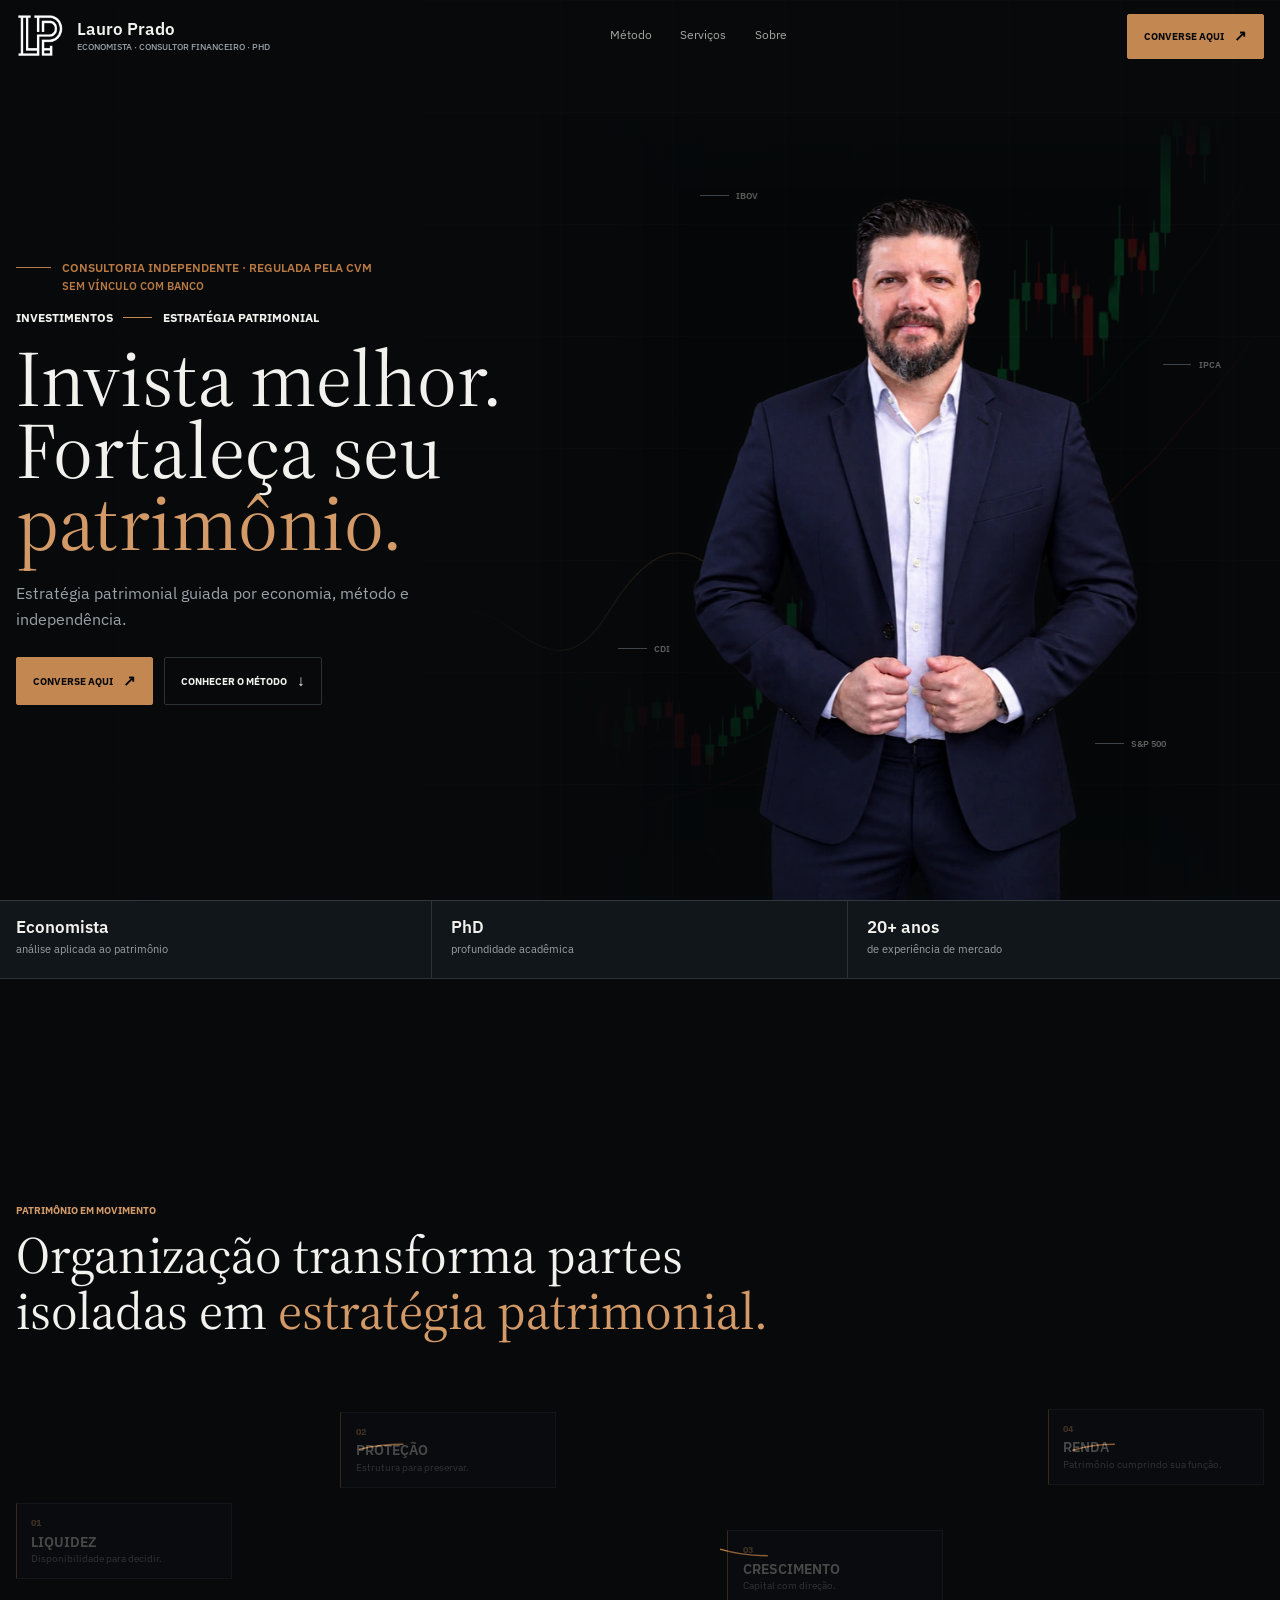
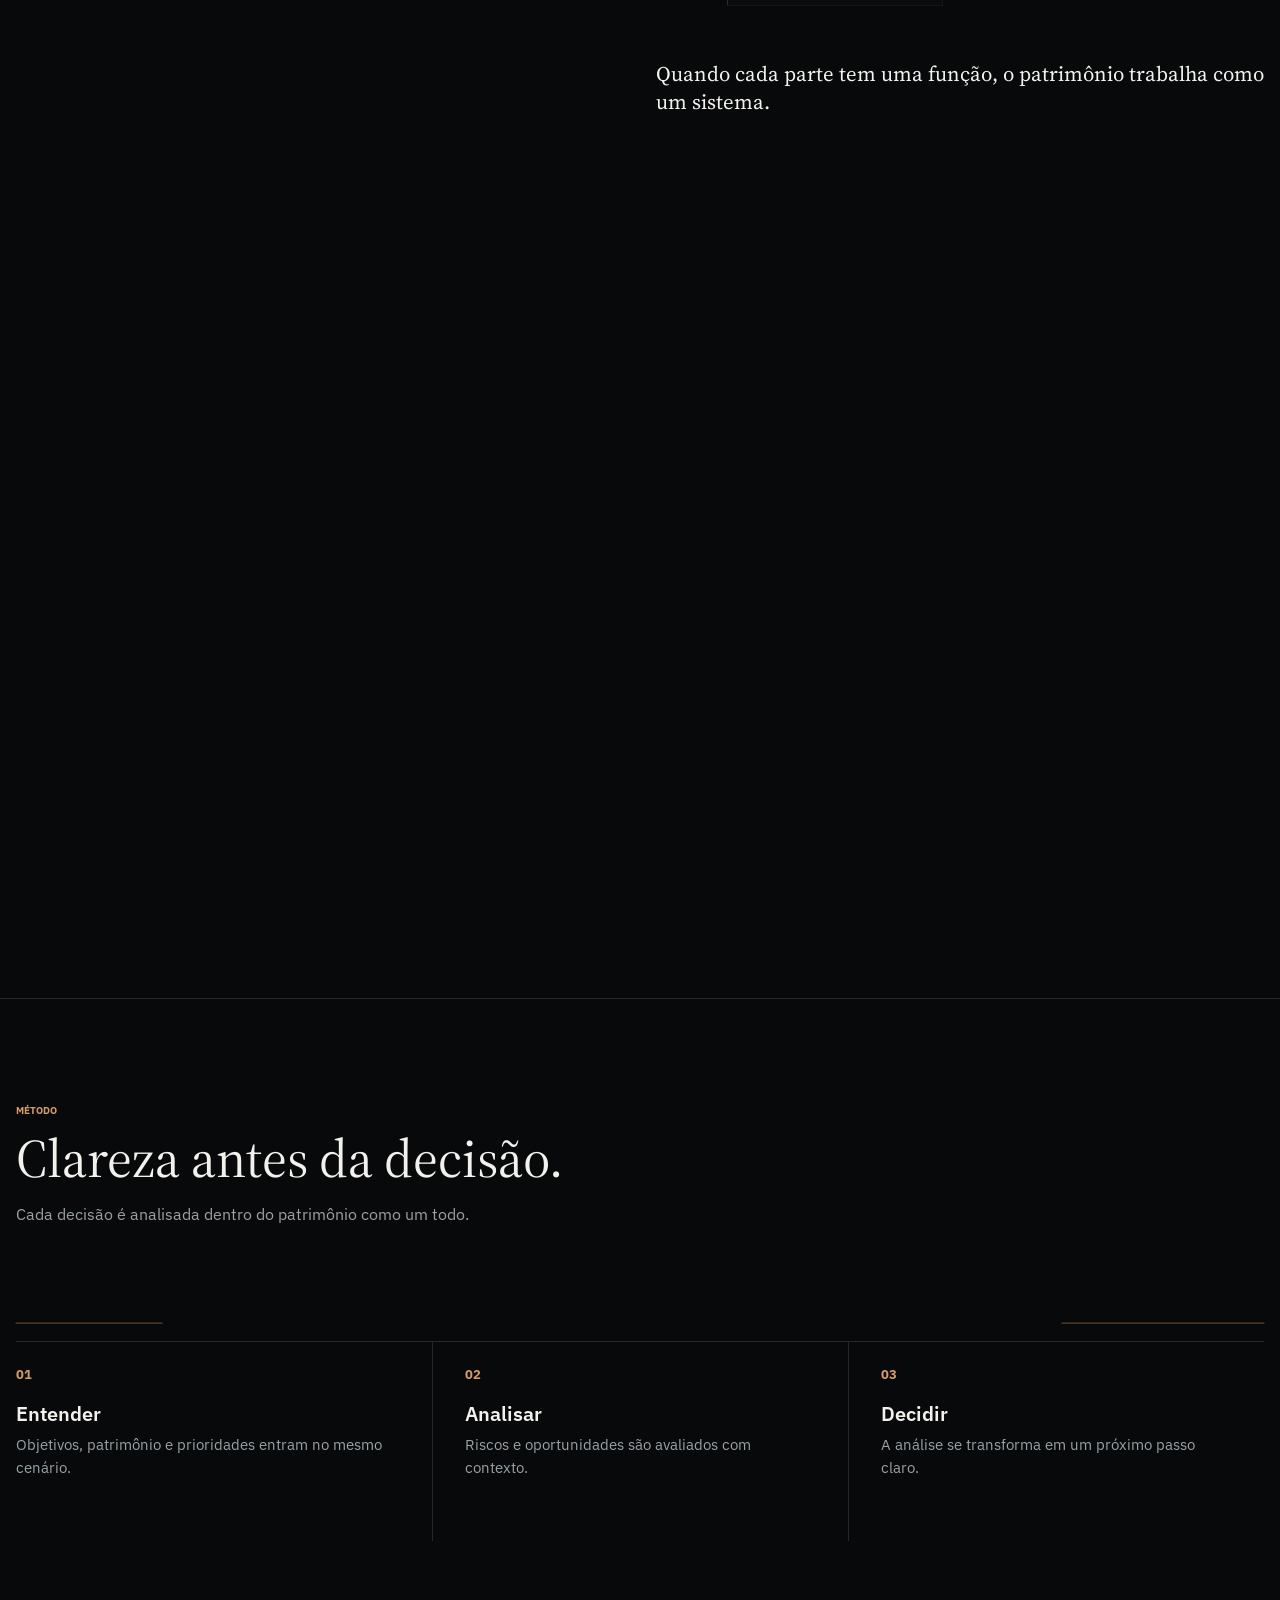
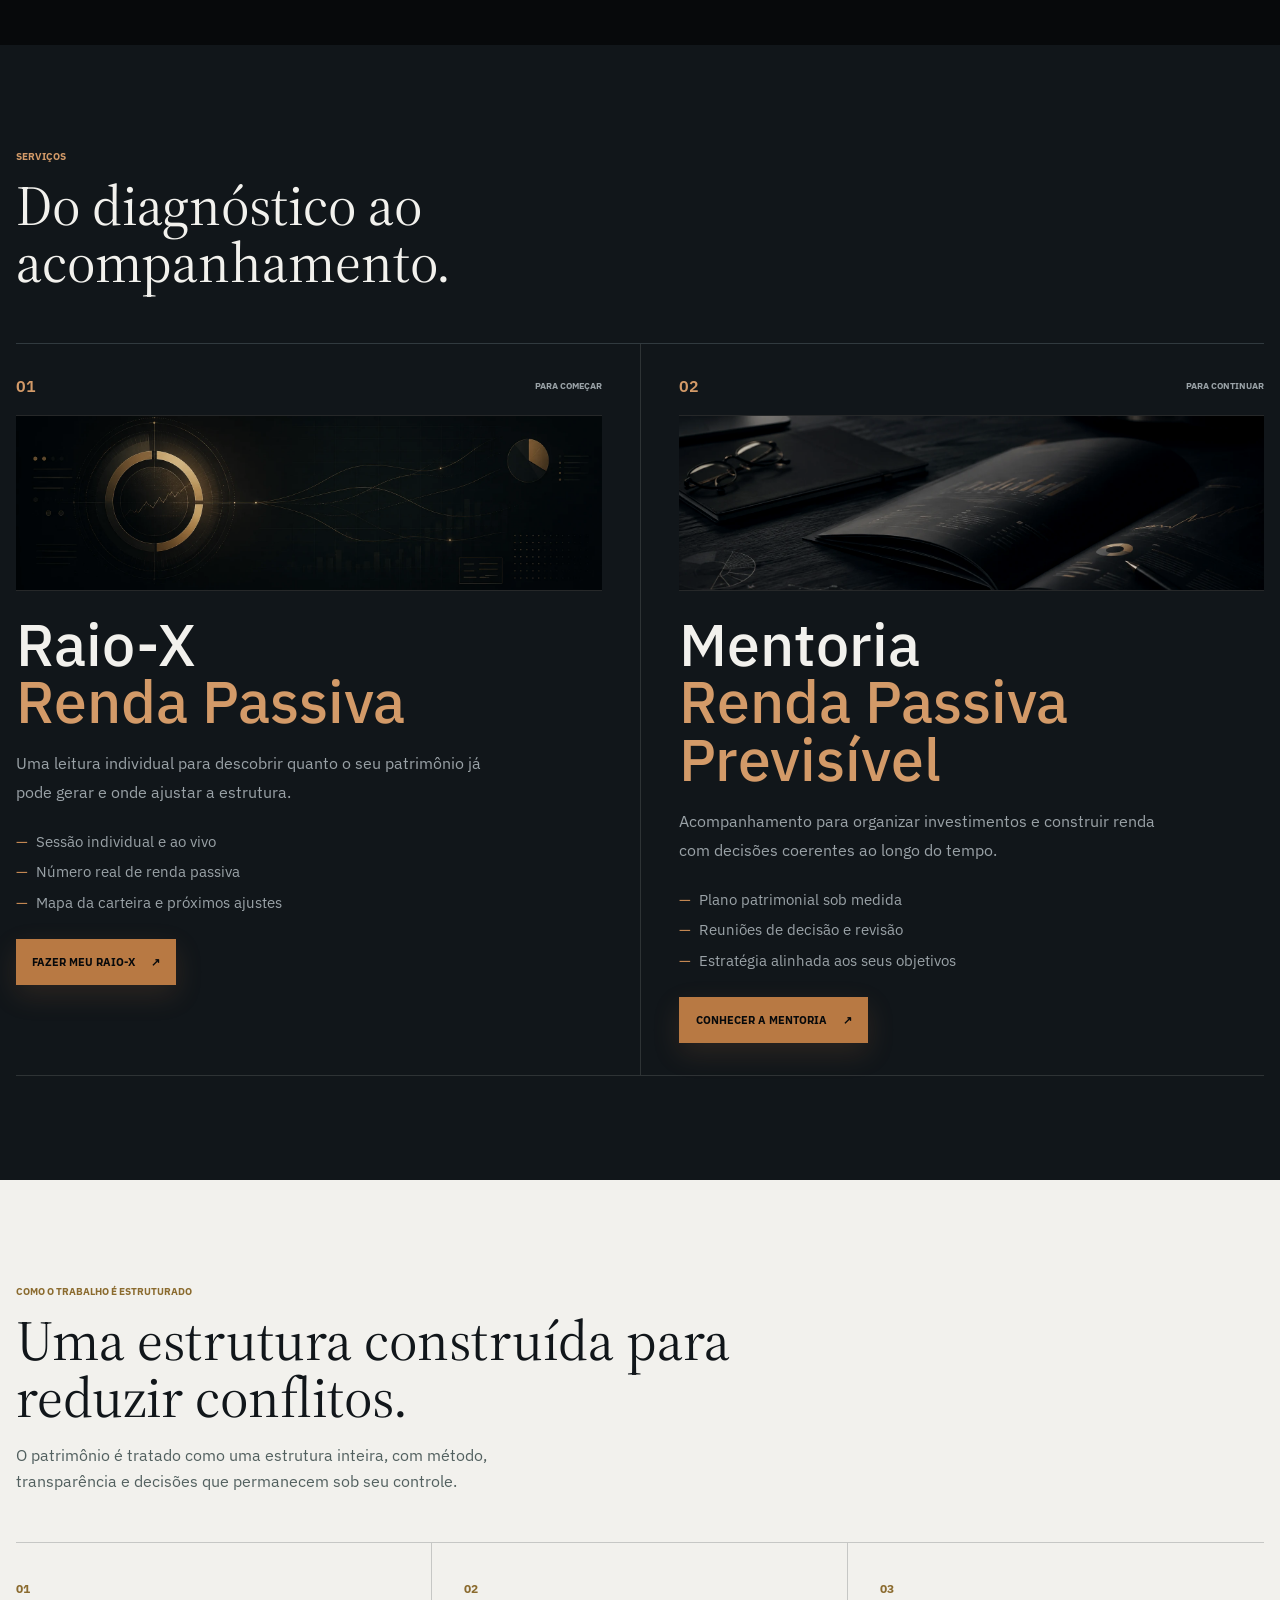
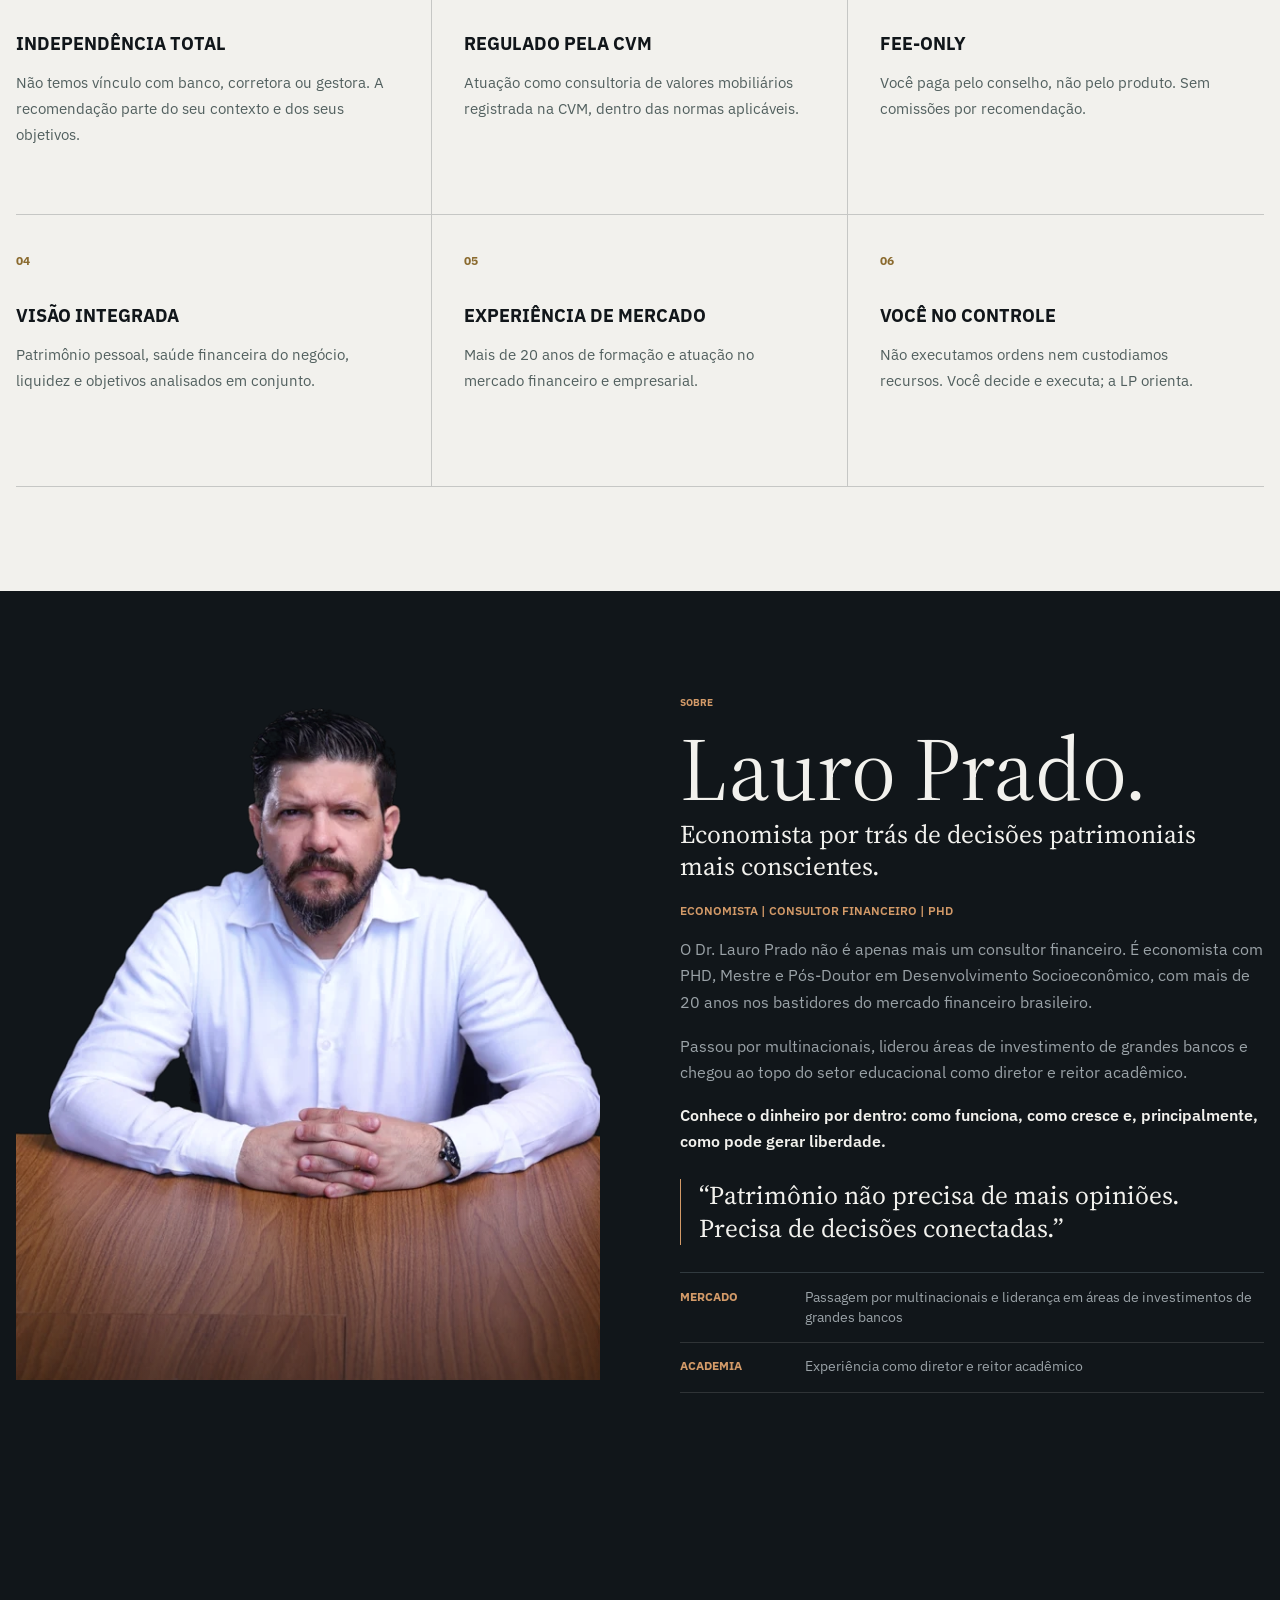
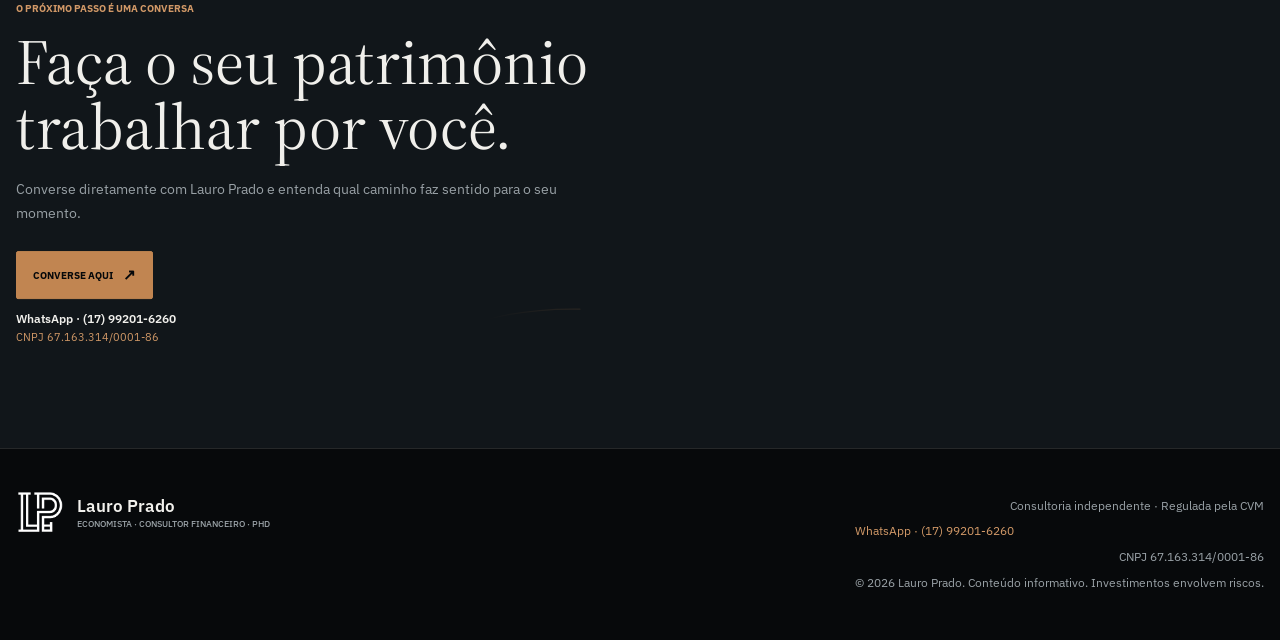
==== commit 238ef4e2: "Publish mobile motion refinement and mentorship name" ====
--- a/index.html
+++ b/index.html
@@ -1 +1 @@
-<!DOCTYPE html><html lang="pt-BR"><head><meta charset="UTF-8"><meta name="viewport" content="width=device-width"><meta name="theme-color" content="#07090B"><meta name="referrer" content="strict-origin-when-cross-origin"><meta name="description" content="Estratégia independente para organizar investimentos e transformar patrimônio em renda passiva previsível."><meta property="og:title" content="Lauro Prado | Invista melhor. Fortaleça seu patrimônio."><meta property="og:description" content="Organize seus investimentos, reduza decisões no escuro e busque crescimento patrimonial com estratégia."><meta property="og:image" content="/og.png"><title>Lauro Prado | Invista melhor. Fortaleça seu patrimônio.</title><link rel="stylesheet" href="/assets/index.BcPS7-Jy.css"></head><body><header class="site-header"><a class="brand" href="#inicio" aria-label="Lauro Prado, início"><span class="brand-mark"><img src="/logo-mark-transparent.png" alt=""></span><span class="brand-name"><strong>Lauro Prado</strong><small>Economista · Consultor financeiro · PHD</small></span></a><nav class="desktop-nav" aria-label="Navegação principal"><a href="#metodo">Método</a><a href="#solucoes">Serviços</a><a href="#sobre">Sobre</a></nav><a class="header-cta" href="https://wa.me/5517992016260?text=Ol%C3%A1%2C%20Lauro.%20Gostaria%20de%20conversar%20sobre%20meu%20patrim%C3%B4nio." target="_blank" rel="noopener noreferrer">Converse aqui <span aria-hidden="true">↗︎</span></a><button class="menu-button" type="button" aria-label="Abrir menu" aria-expanded="false"><span></span><span></span></button><nav class="mobile-menu" aria-label="Menu mobile"><a href="#metodo">Método</a><a href="#solucoes">Serviços</a><a href="#sobre">Sobre</a><a class="header-cta" href="https://wa.me/5517992016260?text=Ol%C3%A1%2C%20Lauro.%20Gostaria%20de%20conversar%20sobre%20meu%20patrim%C3%B4nio." target="_blank" rel="noopener noreferrer">Converse aqui <span aria-hidden="true">↗︎</span></a></nav></header><main><section id="inicio" class="hero"><div class="hero-market" aria-hidden="true"><img src="/market-candles-hero.webp" alt="" width="1024" height="1400"></div><div class="hero-intelligence" aria-hidden="true"><span data-market="IBOV">IBOV</span><span data-market="IPCA">IPCA</span><span data-market="CDI">CDI</span><span data-market="S&P 500">S&amp;P 500</span></div><svg class="decision-line decision-line-hero" viewBox="0 0 1000 240" preserveAspectRatio="none" aria-hidden="true"><path class="decision-path" d="M0 128 C68 32 126 221 204 102 S332 36 402 144 S526 198 592 116 S704 70 772 104 S886 86 1000 72"></path></svg><div class="hero-copy"><p class="hero-regulatory"><span><strong>Consultoria independente · Regulada pela CVM</strong><small>Sem vínculo com banco</small></span></p><p class="eyebrow hero-eyebrow">Investimentos <i></i> Estratégia patrimonial</p><h1><span class="hero-title-line">Invista melhor.</span><span class="hero-title-line">Fortaleça seu</span><span class="hero-title-line"><em>patrimônio.</em></span></h1><p class="hero-lead">Estratégia patrimonial guiada por economia, método e independência.</p><div class="hero-actions"><a class="button button-gold" href="https://wa.me/5517992016260?text=Ol%C3%A1%2C%20Lauro.%20Gostaria%20de%20conversar%20sobre%20meu%20patrim%C3%B4nio." target="_blank" rel="noopener noreferrer">Converse aqui <span aria-hidden="true">↗︎</span></a><a class="button button-ghost" href="#metodo">Conhecer o método <span aria-hidden="true">↓</span></a></div></div><div class="hero-person"><picture><source media="(max-width: 719px)" srcset="/consultor-terno-final-560.webp"><img src="/consultor-terno-final-960.webp" alt="Lauro Prado, economista e estrategista patrimonial" width="960" height="1440" fetchpriority="high"></picture></div></section><section id="credenciais" class="authority-strip" aria-label="Credenciais de Lauro Prado"><div data-reveal><strong>Economista</strong><span>análise aplicada ao patrimônio</span></div><div data-reveal><strong>PhD</strong><span>profundidade acadêmica</span></div><div data-reveal><strong>20+ anos</strong><span>de experiência de mercado</span></div></section><section class="wealth-flow" aria-labelledby="wealth-flow-title"><div class="wealth-flow-sticky"><div class="wealth-flow-inner"><div class="wealth-copy"><p class="eyebrow">Patrimônio em movimento</p><h2 id="wealth-flow-title">Organização transforma partes isoladas em <em>estratégia patrimonial.</em></h2></div><div class="wealth-system" aria-label="Liquidez, proteção, crescimento e renda conectados em um sistema patrimonial"><svg class="wealth-diagram wealth-diagram-desktop" viewBox="0 0 1000 300" preserveAspectRatio="none" aria-hidden="true"><path class="wealth-evolution" d="M68 252 C150 246 208 258 278 228 S402 212 468 220 S594 182 650 188 S760 142 822 150 S914 98 964 108"></path><path class="wealth-segment wealth-segment-1" d="M120 175 C192 175 224 92 310 92"></path><path class="wealth-segment wealth-segment-2" d="M392 92 C486 92 506 202 602 202"></path><path class="wealth-segment wealth-segment-3" d="M690 202 C780 202 792 92 880 92"></path></svg><svg class="wealth-diagram wealth-diagram-mobile" viewBox="0 0 320 600" preserveAspectRatio="none" aria-hidden="true"><path class="wealth-evolution" d="M218 570 C242 514 214 470 250 420 S222 326 258 282 S238 190 272 142 S258 74 292 32"></path><path class="wealth-segment wealth-segment-1" d="M24 74 C24 114 42 142 24 182"></path><path class="wealth-segment wealth-segment-2" d="M24 222 C24 266 8 294 24 338"></path><path class="wealth-segment wealth-segment-3" d="M24 378 C24 424 40 454 24 500"></path></svg><ol class="wealth-nodes"><li class="wealth-node node-liquidez" data-wealth-node="liquidez"><span>01</span><strong>Liquidez</strong><small>Disponibilidade para decidir.</small></li><li class="wealth-node node-protecao" data-wealth-node="protecao"><span>02</span><strong>Proteção</strong><small>Estrutura para preservar.</small></li><li class="wealth-node node-crescimento" data-wealth-node="crescimento"><span>03</span><strong>Crescimento</strong><small>Capital com direção.</small></li><li class="wealth-node node-renda" data-wealth-node="renda"><span>04</span><strong>Renda</strong><small>Patrimônio cumprindo sua função.</small></li></ol></div><p class="wealth-conclusion">Quando cada parte tem uma função, o patrimônio trabalha como um sistema.</p></div></div></section><section id="metodo" class="method section-dark"><div class="method-layout"><div class="section-heading" data-reveal><p class="eyebrow">Método</p><h2>Clareza antes da decisão.</h2><p>Cada decisão é analisada dentro do patrimônio como um todo.</p></div><div class="steps-list"><svg class="decision-line decision-line-method method-line-desktop" viewBox="0 0 900 30" preserveAspectRatio="none" aria-hidden="true"><path class="decision-path" d="M0 15 H900"></path></svg><svg class="decision-line decision-line-method method-line-mobile" viewBox="0 0 120 460" preserveAspectRatio="none" aria-hidden="true"><path class="decision-path" d="M24 0 C102 70 18 136 72 214 S28 330 58 460"></path></svg><article class="step" data-reveal><span>01</span><div><h3>Entender</h3><p>Objetivos, patrimônio e prioridades entram no mesmo cenário.</p></div></article><article class="step" data-reveal><span>02</span><div><h3>Analisar</h3><p>Riscos e oportunidades são avaliados com contexto.</p></div></article><article class="step" data-reveal><span>03</span><div><h3>Decidir</h3><p>A análise se transforma em um próximo passo claro.</p></div></article></div></div></section><section id="solucoes" class="solutions section-light"><div class="section-heading" data-reveal><p class="eyebrow">Serviços</p><h2>Do diagnóstico ao acompanhamento.</h2></div><div class="offer-grid"><article class="offer offer-featured" data-reveal><div class="offer-top"><span class="offer-index">01</span><span class="offer-tag">Para começar</span></div><div class="offer-visual offer-visual-raiox"><img src="/raio-x-renda-passiva.webp" alt="Visualização patrimonial do Raio-X Renda Passiva" width="1800" height="600" loading="lazy"></div><h3>Raio-X<br><em>Renda Passiva</em></h3><p>Uma leitura individual para descobrir quanto o seu patrimônio já pode gerar e onde ajustar a estrutura.</p><ul class="offer-points"><li>Sessão individual e ao vivo</li><li>Número real de renda passiva</li><li>Mapa da carteira e próximos ajustes</li></ul><a class="product-button" href="https://raio-x.lauroprado.com.br/">Fazer meu Raio-X <span aria-hidden="true">↗︎</span></a></article><article class="offer offer-consulting" data-reveal><div class="offer-top"><span class="offer-index">02</span><span class="offer-tag">Para continuar</span></div><div class="offer-visual offer-visual-mentoria"><img src="/mentoria-renda-previsivel.webp" alt="Relatório de investimentos aberto sobre uma mesa de trabalho" width="1680" height="972" loading="lazy"></div><h3>Mentoria<br><em>Renda Previsível</em></h3><p>Acompanhamento para organizar investimentos e construir renda com decisões coerentes ao longo do tempo.</p><ul class="offer-points"><li>Plano patrimonial sob medida</li><li>Reuniões de decisão e revisão</li><li>Estratégia alinhada aos seus objetivos</li></ul><a class="product-button" href="https://www.lauroprado.com.br/reuniao">Conhecer a mentoria <span aria-hidden="true">↗︎</span></a></article></div></section><section id="diferenciais" class="differentials section-light"><div class="section-heading" data-reveal><p class="eyebrow">Como o trabalho é estruturado</p><h2>Uma estrutura construída para reduzir conflitos.</h2><p>O patrimônio é tratado como uma estrutura inteira, com método, transparência e decisões que permanecem sob seu controle.</p></div><div class="differential-grid"><article data-reveal><span>01</span><h3>Independência total</h3><p>Não temos vínculo com banco, corretora ou gestora. A recomendação parte do seu contexto e dos seus objetivos.</p></article><article data-reveal><span>02</span><h3>Regulado pela CVM</h3><p>Atuação como consultoria de valores mobiliários registrada na CVM, dentro das normas aplicáveis.</p></article><article data-reveal><span>03</span><h3>Fee-only</h3><p>Você paga pelo conselho, não pelo produto. Sem comissões por recomendação.</p></article><article data-reveal><span>04</span><h3>Visão integrada</h3><p>Patrimônio pessoal, saúde financeira do negócio, liquidez e objetivos analisados em conjunto.</p></article><article data-reveal><span>05</span><h3>Experiência de mercado</h3><p>Mais de 20 anos de formação e atuação no mercado financeiro e empresarial.</p></article><article data-reveal><span>06</span><h3>Você no controle</h3><p>Não executamos ordens nem custodiamos recursos. Você decide e executa; a LP orienta.</p></article></div></section><section id="sobre" class="about section-light"><div class="about-photo" data-reveal><picture><source media="(max-width: 719px)" srcset="/consultor-mesa-720.webp"><img src="/consultor-mesa-1200.webp" alt="Lauro Prado sentado à mesa" width="1200" height="1188" loading="lazy"></picture></div><div class="about-copy" data-reveal><p class="eyebrow">Sobre</p><h2>Lauro Prado.</h2><p class="about-kicker">Economista por trás de decisões patrimoniais mais conscientes.</p><p class="about-role">Economista | Consultor financeiro | PHD</p><p class="about-intro">O Dr. Lauro Prado não é apenas mais um consultor financeiro. É economista com PHD, Mestre e Pós-Doutor em Desenvolvimento Socioeconômico, com mais de 20 anos nos bastidores do mercado financeiro brasileiro.</p><p class="about-intro">Passou por multinacionais, liderou áreas de investimento de grandes bancos e chegou ao topo do setor educacional como diretor e reitor acadêmico.</p><p class="about-emphasis">Conhece o dinheiro por dentro: como funciona, como cresce e, principalmente, como pode gerar liberdade.</p><blockquote>“Patrimônio não precisa de mais opiniões. Precisa de decisões conectadas.”</blockquote><dl class="about-facts"><div><dt>Mercado</dt><dd>Passagem por multinacionais e liderança em áreas de investimentos de grandes bancos</dd></div><div><dt>Academia</dt><dd>Experiência como diretor e reitor acadêmico</dd></div></dl></div></section><section class="final-cta"><svg class="decision-line decision-line-final" viewBox="0 0 1000 160" preserveAspectRatio="none" aria-hidden="true"><path class="decision-path" d="M0 104 C138 78 236 116 342 92 S558 84 674 78 S862 69 1000 64"></path></svg><div data-reveal><p class="eyebrow">O próximo passo é uma conversa</p><h2>Faça o seu patrimônio trabalhar por você.</h2><p>Converse diretamente com Lauro Prado e entenda qual caminho faz sentido para o seu momento.</p><a class="button button-gold" href="https://wa.me/5517992016260?text=Ol%C3%A1%2C%20Lauro.%20Gostaria%20de%20conversar%20sobre%20meu%20patrim%C3%B4nio." target="_blank" rel="noopener noreferrer">Converse aqui <span aria-hidden="true">↗︎</span></a><span class="cta-phone">WhatsApp · (17) 99201-6260</span><span class="cta-cnpj">CNPJ 67.163.314/0001-86</span></div></section></main><footer class="site-footer"><a class="brand" href="#inicio"><span class="brand-mark"><img src="/logo-mark-transparent.png" alt=""></span><span class="brand-name"><strong>Lauro Prado</strong><small>Economista · Consultor financeiro · PHD</small></span></a><div class="footer-legal"><p>Consultoria independente · Regulada pela CVM</p><a href="tel:+5517992016260">WhatsApp · (17) 99201-6260</a><small>CNPJ 67.163.314/0001-86</small><small>© 2026 Lauro Prado. Conteúdo informativo. Investimentos envolvem riscos.</small></div></footer><script type="module" src="/assets/index.astro_astro_type_script_index_0_lang.D0sgmNFj.js"></script></body></html>+<!DOCTYPE html><html lang="pt-BR"><head><meta charset="UTF-8"><meta name="viewport" content="width=device-width"><meta name="theme-color" content="#07090B"><meta name="referrer" content="strict-origin-when-cross-origin"><meta name="description" content="Estratégia independente para organizar investimentos e transformar patrimônio em renda passiva previsível."><meta property="og:title" content="Lauro Prado | Invista melhor. Fortaleça seu patrimônio."><meta property="og:description" content="Organize seus investimentos, reduza decisões no escuro e busque crescimento patrimonial com estratégia."><meta property="og:image" content="/og.png"><title>Lauro Prado | Invista melhor. Fortaleça seu patrimônio.</title><link rel="stylesheet" href="/assets/index.DG434qIo.css"></head><body><header class="site-header"><a class="brand" href="#inicio" aria-label="Lauro Prado, início"><span class="brand-mark"><img src="/logo-mark-transparent.png" alt=""></span><span class="brand-name"><strong>Lauro Prado</strong><small>Economista · Consultor financeiro · PHD</small></span></a><nav class="desktop-nav" aria-label="Navegação principal"><a href="#metodo">Método</a><a href="#solucoes">Serviços</a><a href="#sobre">Sobre</a></nav><a class="header-cta" href="https://wa.me/5517992016260?text=Ol%C3%A1%2C%20Lauro.%20Gostaria%20de%20conversar%20sobre%20meu%20patrim%C3%B4nio." target="_blank" rel="noopener noreferrer">Converse aqui <span aria-hidden="true">↗︎</span></a><button class="menu-button" type="button" aria-label="Abrir menu" aria-expanded="false"><span></span><span></span></button><nav class="mobile-menu" aria-label="Menu mobile"><a href="#metodo">Método</a><a href="#solucoes">Serviços</a><a href="#sobre">Sobre</a><a class="header-cta" href="https://wa.me/5517992016260?text=Ol%C3%A1%2C%20Lauro.%20Gostaria%20de%20conversar%20sobre%20meu%20patrim%C3%B4nio." target="_blank" rel="noopener noreferrer">Converse aqui <span aria-hidden="true">↗︎</span></a></nav></header><main><section id="inicio" class="hero"><div class="hero-market" aria-hidden="true"><img src="/market-candles-hero.webp" alt="" width="1024" height="1400"></div><div class="hero-intelligence" aria-hidden="true"><span data-market="IBOV">IBOV</span><span data-market="IPCA">IPCA</span><span data-market="CDI">CDI</span><span data-market="S&P 500">S&amp;P 500</span></div><svg class="decision-line decision-line-hero" viewBox="0 0 1000 240" preserveAspectRatio="none" aria-hidden="true"><path class="decision-path" d="M0 128 C68 32 126 221 204 102 S332 36 402 144 S526 198 592 116 S704 70 772 104 S886 86 1000 72"></path></svg><div class="hero-copy"><p class="hero-regulatory"><span><strong>Consultoria independente · Regulada pela CVM</strong><small>Sem vínculo com banco</small></span></p><p class="eyebrow hero-eyebrow">Investimentos <i></i> Estratégia patrimonial</p><h1><span class="hero-title-line">Invista melhor.</span><span class="hero-title-line">Fortaleça seu</span><span class="hero-title-line"><em>patrimônio.</em></span></h1><p class="hero-lead">Estratégia patrimonial guiada por economia, método e independência.</p><div class="hero-actions"><a class="button button-gold" href="https://wa.me/5517992016260?text=Ol%C3%A1%2C%20Lauro.%20Gostaria%20de%20conversar%20sobre%20meu%20patrim%C3%B4nio." target="_blank" rel="noopener noreferrer">Converse aqui <span aria-hidden="true">↗︎</span></a><a class="button button-ghost" href="#metodo">Conhecer o método <span aria-hidden="true">↓</span></a></div></div><div class="hero-person"><picture><source media="(max-width: 719px)" srcset="/consultor-terno-final-560.webp"><img src="/consultor-terno-final-960.webp" alt="Lauro Prado, economista e estrategista patrimonial" width="960" height="1440" fetchpriority="high"></picture></div></section><section id="credenciais" class="authority-strip" aria-label="Credenciais de Lauro Prado"><div data-reveal><strong>Economista</strong><span>análise aplicada ao patrimônio</span></div><div data-reveal><strong>PhD</strong><span>profundidade acadêmica</span></div><div data-reveal><strong>20+ anos</strong><span>de experiência de mercado</span></div></section><section class="wealth-flow" aria-labelledby="wealth-flow-title"><div class="wealth-flow-sticky"><div class="wealth-flow-inner"><div class="wealth-copy"><p class="eyebrow">Patrimônio em movimento</p><h2 id="wealth-flow-title">Organização transforma partes isoladas em <em>estratégia patrimonial.</em></h2></div><div class="wealth-system" aria-label="Liquidez, proteção, crescimento e renda conectados em um sistema patrimonial"><svg class="wealth-diagram wealth-diagram-desktop" viewBox="0 0 1000 300" preserveAspectRatio="none" aria-hidden="true"><path class="wealth-evolution" d="M68 252 C150 246 208 258 278 228 S402 212 468 220 S594 182 650 188 S760 142 822 150 S914 98 964 108"></path><path class="wealth-segment wealth-segment-1" d="M120 175 C192 175 224 92 310 92"></path><path class="wealth-segment wealth-segment-2" d="M392 92 C486 92 506 202 602 202"></path><path class="wealth-segment wealth-segment-3" d="M690 202 C780 202 792 92 880 92"></path></svg><svg class="wealth-diagram wealth-diagram-mobile" viewBox="0 0 320 600" preserveAspectRatio="none" aria-hidden="true"><path class="wealth-evolution" d="M218 570 C242 514 214 470 250 420 S222 326 258 282 S238 190 272 142 S258 74 292 32"></path><path class="wealth-segment wealth-segment-1" d="M24 55 C24 112 38 160 24 217"></path><path class="wealth-segment wealth-segment-2" d="M24 217 C24 274 10 322 24 379"></path><path class="wealth-segment wealth-segment-3" d="M24 379 C24 436 38 484 24 541"></path></svg><ol class="wealth-nodes"><li class="wealth-node node-liquidez" data-wealth-node="liquidez"><span>01</span><strong>Liquidez</strong><small>Disponibilidade para decidir.</small></li><li class="wealth-node node-protecao" data-wealth-node="protecao"><span>02</span><strong>Proteção</strong><small>Estrutura para preservar.</small></li><li class="wealth-node node-crescimento" data-wealth-node="crescimento"><span>03</span><strong>Crescimento</strong><small>Capital com direção.</small></li><li class="wealth-node node-renda" data-wealth-node="renda"><span>04</span><strong>Renda</strong><small>Patrimônio cumprindo sua função.</small></li></ol></div><p class="wealth-conclusion">Quando cada parte tem uma função, o patrimônio trabalha como um sistema.</p></div></div></section><section id="metodo" class="method section-dark"><div class="method-layout"><div class="section-heading" data-reveal><p class="eyebrow">Método</p><h2>Clareza antes da decisão.</h2><p>Cada decisão é analisada dentro do patrimônio como um todo.</p></div><div class="steps-list"><svg class="decision-line decision-line-method method-line-desktop" viewBox="0 0 900 30" preserveAspectRatio="none" aria-hidden="true"><path class="decision-path" d="M0 15 H900"></path></svg><svg class="decision-line decision-line-method method-line-mobile" viewBox="0 0 120 460" preserveAspectRatio="none" aria-hidden="true"><path class="decision-path" d="M24 0 C102 70 18 136 72 214 S28 330 58 460"></path></svg><article class="step" data-reveal><span>01</span><div><h3>Entender</h3><p>Objetivos, patrimônio e prioridades entram no mesmo cenário.</p></div></article><article class="step" data-reveal><span>02</span><div><h3>Analisar</h3><p>Riscos e oportunidades são avaliados com contexto.</p></div></article><article class="step" data-reveal><span>03</span><div><h3>Decidir</h3><p>A análise se transforma em um próximo passo claro.</p></div></article></div></div></section><section id="solucoes" class="solutions section-light"><div class="section-heading" data-reveal><p class="eyebrow">Serviços</p><h2>Do diagnóstico ao acompanhamento.</h2></div><div class="offer-grid"><article class="offer offer-featured" data-reveal><div class="offer-top"><span class="offer-index">01</span><span class="offer-tag">Para começar</span></div><div class="offer-visual offer-visual-raiox"><img src="/raio-x-renda-passiva.webp" alt="Visualização patrimonial do Raio-X Renda Passiva" width="1800" height="600" loading="lazy"></div><h3>Raio-X<br><em>Renda Passiva</em></h3><p>Uma leitura individual para descobrir quanto o seu patrimônio já pode gerar e onde ajustar a estrutura.</p><ul class="offer-points"><li>Sessão individual e ao vivo</li><li>Número real de renda passiva</li><li>Mapa da carteira e próximos ajustes</li></ul><a class="product-button" href="https://raio-x.lauroprado.com.br/">Fazer meu Raio-X <span aria-hidden="true">↗︎</span></a></article><article class="offer offer-consulting" data-reveal><div class="offer-top"><span class="offer-index">02</span><span class="offer-tag">Para continuar</span></div><div class="offer-visual offer-visual-mentoria"><img src="/mentoria-renda-previsivel.webp" alt="Relatório de investimentos aberto sobre uma mesa de trabalho" width="1680" height="972" loading="lazy"></div><h3>Mentoria<br><em>Renda Passiva Previsível</em></h3><p>Acompanhamento para organizar investimentos e construir renda com decisões coerentes ao longo do tempo.</p><ul class="offer-points"><li>Plano patrimonial sob medida</li><li>Reuniões de decisão e revisão</li><li>Estratégia alinhada aos seus objetivos</li></ul><a class="product-button" href="https://www.lauroprado.com.br/reuniao">Conhecer a mentoria <span aria-hidden="true">↗︎</span></a></article></div></section><section id="diferenciais" class="differentials section-light"><div class="section-heading" data-reveal><p class="eyebrow">Como o trabalho é estruturado</p><h2>Uma estrutura construída para reduzir conflitos.</h2><p>O patrimônio é tratado como uma estrutura inteira, com método, transparência e decisões que permanecem sob seu controle.</p></div><div class="differential-grid"><article data-reveal><span>01</span><h3>Independência total</h3><p>Não temos vínculo com banco, corretora ou gestora. A recomendação parte do seu contexto e dos seus objetivos.</p></article><article data-reveal><span>02</span><h3>Regulado pela CVM</h3><p>Atuação como consultoria de valores mobiliários registrada na CVM, dentro das normas aplicáveis.</p></article><article data-reveal><span>03</span><h3>Fee-only</h3><p>Você paga pelo conselho, não pelo produto. Sem comissões por recomendação.</p></article><article data-reveal><span>04</span><h3>Visão integrada</h3><p>Patrimônio pessoal, saúde financeira do negócio, liquidez e objetivos analisados em conjunto.</p></article><article data-reveal><span>05</span><h3>Experiência de mercado</h3><p>Mais de 20 anos de formação e atuação no mercado financeiro e empresarial.</p></article><article data-reveal><span>06</span><h3>Você no controle</h3><p>Não executamos ordens nem custodiamos recursos. Você decide e executa; a LP orienta.</p></article></div></section><section id="sobre" class="about section-light"><div class="about-photo" data-reveal><picture><source media="(max-width: 719px)" srcset="/consultor-mesa-720.webp"><img src="/consultor-mesa-1200.webp" alt="Lauro Prado sentado à mesa" width="1200" height="1188" loading="lazy"></picture></div><div class="about-copy" data-reveal><p class="eyebrow">Sobre</p><h2>Lauro Prado.</h2><p class="about-kicker">Economista por trás de decisões patrimoniais mais conscientes.</p><p class="about-role">Economista | Consultor financeiro | PHD</p><p class="about-intro">O Dr. Lauro Prado não é apenas mais um consultor financeiro. É economista com PHD, Mestre e Pós-Doutor em Desenvolvimento Socioeconômico, com mais de 20 anos nos bastidores do mercado financeiro brasileiro.</p><p class="about-intro">Passou por multinacionais, liderou áreas de investimento de grandes bancos e chegou ao topo do setor educacional como diretor e reitor acadêmico.</p><p class="about-emphasis">Conhece o dinheiro por dentro: como funciona, como cresce e, principalmente, como pode gerar liberdade.</p><blockquote>“Patrimônio não precisa de mais opiniões. Precisa de decisões conectadas.”</blockquote><dl class="about-facts"><div><dt>Mercado</dt><dd>Passagem por multinacionais e liderança em áreas de investimentos de grandes bancos</dd></div><div><dt>Academia</dt><dd>Experiência como diretor e reitor acadêmico</dd></div></dl></div></section><section class="final-cta"><svg class="decision-line decision-line-final" viewBox="0 0 1000 160" preserveAspectRatio="none" aria-hidden="true"><path class="decision-path" d="M0 104 C138 78 236 116 342 92 S558 84 674 78 S862 69 1000 64"></path></svg><div data-reveal><p class="eyebrow">O próximo passo é uma conversa</p><h2>Faça o seu patrimônio trabalhar por você.</h2><p>Converse diretamente com Lauro Prado e entenda qual caminho faz sentido para o seu momento.</p><a class="button button-gold" href="https://wa.me/5517992016260?text=Ol%C3%A1%2C%20Lauro.%20Gostaria%20de%20conversar%20sobre%20meu%20patrim%C3%B4nio." target="_blank" rel="noopener noreferrer">Converse aqui <span aria-hidden="true">↗︎</span></a><span class="cta-phone">WhatsApp · (17) 99201-6260</span><span class="cta-cnpj">CNPJ 67.163.314/0001-86</span></div></section></main><footer class="site-footer"><a class="brand" href="#inicio"><span class="brand-mark"><img src="/logo-mark-transparent.png" alt=""></span><span class="brand-name"><strong>Lauro Prado</strong><small>Economista · Consultor financeiro · PHD</small></span></a><div class="footer-legal"><p>Consultoria independente · Regulada pela CVM</p><a href="tel:+5517992016260">WhatsApp · (17) 99201-6260</a><small>CNPJ 67.163.314/0001-86</small><small>© 2026 Lauro Prado. Conteúdo informativo. Investimentos envolvem riscos.</small></div></footer><script type="module" src="/assets/index.astro_astro_type_script_index_0_lang.Cn1Ocgmd.js"></script></body></html>
--- a/assets/index.DG434qIo.css
+++ b/assets/index.DG434qIo.css
@@ -0,0 +1 @@
+@import "https://fonts.googleapis.com/css2?family=IBM+Plex+Sans:wght@400;500;600;700&family=Source+Serif+4:opsz,wght@8..60,400;8..60,500;8..60,600&display=swap";:root{--navy:#07090b;--surface:#11161a;--surface-strong:#11161a;--ink:#f2f1ed;--steel:#5e6b73;--muted:#9aa2a7;--paper:#f2f1ed;--paper-ink:#11161a;--accent:#c38752;--accent-strong:#d39a68;--brass:#b87943;--gold:var(--accent);--gold-soft:var(--accent-strong);--line:#5e6b736b;--line-soft:#f2f1ed21;--sans:"IBM Plex Sans", Arial, sans-serif;--display:"Source Serif 4", Georgia, serif}*{box-sizing:border-box}html{scroll-behavior:smooth;background:var(--navy)}body{background:var(--navy);min-width:0;color:var(--ink);font-family:var(--sans);-webkit-font-smoothing:antialiased;margin:0;overflow-x:hidden}a{color:inherit;text-decoration:none}button{font:inherit}img{max-width:100%;display:block}section[id]{scroll-margin-top:5.2rem}[data-reveal]{opacity:1}a:focus-visible,button:focus-visible{outline:2px solid var(--accent-strong);outline-offset:4px}.site-header{z-index:30;background:0 0;border-bottom:1px solid #0000;grid-template-columns:1fr auto;align-items:center;width:100%;min-height:4.5rem;padding:0 max(.85rem,50% - 39rem);transition:background .24s,border-color .24s,backdrop-filter .24s;display:grid;position:fixed;top:0;left:0}.site-header.is-scrolled{border-color:var(--line-soft);backdrop-filter:blur(10px);background:#07090bf0}.brand{align-items:center;gap:.78rem;width:max-content;display:inline-flex}.brand-mark{flex:none;place-items:center;width:3.05rem;height:3.05rem;display:grid;overflow:hidden}.brand-mark img{object-fit:contain;width:100%;height:100%}.brand-name strong{color:var(--ink);letter-spacing:0;font-size:clamp(1rem,1.35vw,1.22rem);font-weight:600;line-height:1;display:block}.brand-name small{color:var(--muted);letter-spacing:0;text-transform:uppercase;white-space:nowrap;margin-top:.28rem;font-size:.57rem;font-weight:500;line-height:1.15;display:block}.desktop-nav,.site-header>.header-cta{display:none}.desktop-nav a{color:#f2f0e9ad;font-size:.72rem;transition:color .2s}.desktop-nav a:hover{color:var(--ink)}.menu-button{border:1px solid var(--line);width:2.75rem;height:2.75rem;color:var(--gold-soft);background:#11161a94;border-radius:2px;place-content:center;gap:.36rem;display:grid}.menu-button span{background:currentColor;width:1.1rem;height:1px;display:block}.mobile-menu{border-bottom:1px solid var(--line);background:#07090bfa;padding:.55rem .85rem .85rem;display:none;position:absolute;top:100%;left:0;right:0}.mobile-menu.is-open{display:grid}.mobile-menu a:not(.header-cta){border-bottom:1px solid var(--line-soft);color:var(--ink);padding:.85rem 0;font-size:.82rem}.header-cta,.button{border:1px solid var(--accent);letter-spacing:0;text-transform:uppercase;border-radius:2px;justify-content:center;align-items:center;gap:.65rem;min-height:3rem;padding:0 1rem;font-size:.65rem;font-weight:700;transition:color .18s,background .18s,transform .18s;display:inline-flex}.header-cta:hover,.button:hover{transform:translateY(-1px)}.button-gold,.header-cta{background:var(--accent);color:var(--navy);box-shadow:none}.button-gold:hover,.header-cta:hover{background:var(--accent-strong)}.button-ghost{border-color:var(--line);color:var(--ink);background:0 0}.button-ghost:hover{border-color:var(--gold)}.button span,.header-cta span,.product-button span,.text-link span{font-variant-emoji:text;font-family:Arial,sans-serif}.button span,.header-cta span{font-size:.95rem}.eyebrow{color:var(--accent-strong);letter-spacing:0;text-transform:uppercase;margin:0;font-size:.61rem;font-weight:700;line-height:1.55}.hero{isolation:isolate;background:var(--navy);grid-template-columns:minmax(0,.88fr) minmax(0,1.12fr);align-items:center;min-height:100svh;padding:5.5rem max(.9rem,50% - 39rem) 0;display:grid;position:relative;overflow:hidden}.hero:before{z-index:-2;content:"";background-image:linear-gradient(#5e6b7309 1px,#0000 1px),linear-gradient(90deg,#5e6b7308 1px,#0000 1px);background-size:7rem 7rem;position:absolute;inset:0;mask-image:linear-gradient(90deg,#0000 5%,#000 50% 100%)}.hero-copy{z-index:5;max-width:38rem;padding:2rem 0 3.5rem;position:relative}.hero-regulatory{color:var(--brass);text-transform:uppercase;align-items:flex-start;gap:.7rem;margin:0 0 .9rem;font-size:clamp(.76rem,.9vw,.84rem);font-weight:600;line-height:1.4;display:flex}.hero-regulatory:before{background:var(--brass);content:"";flex:none;width:2.2rem;height:1px;margin-top:.65em}.hero-regulatory span{gap:.18rem;display:grid}.hero-regulatory strong{color:var(--brass);font:inherit}.hero-regulatory small{color:var(--brass);font-size:.67rem;font-weight:600;line-height:1.4}.hero-copy .eyebrow{color:var(--ink);flex-wrap:wrap;align-items:center;gap:.65rem;font-size:clamp(.74rem,.9vw,.84rem);display:flex}.hero-copy .eyebrow i{background:var(--accent);width:1.8rem;height:1px}.hero h1{max-width:none;color:var(--ink);font-family:var(--display);letter-spacing:0;margin:1rem 0 0;font-size:clamp(4rem,6.2vw,6.2rem);font-weight:400;line-height:.91}.hero-title-line{white-space:nowrap;display:block;overflow:visible}.hero h1 em{color:var(--accent-strong);font-style:normal}.hero-lead{max-width:30rem;color:var(--muted);margin:1.35rem 0 0;font-size:1rem;line-height:1.58}.hero-actions{flex-wrap:wrap;gap:.65rem;margin-top:1.55rem;display:flex}.hero-market{z-index:0;opacity:.2;pointer-events:none;position:absolute;inset:7.25rem -2rem 0 42%;overflow:hidden;mask-image:linear-gradient(90deg,#0000 0%,#000 24% 78%,#0000 100%)}.hero-market:before{z-index:1;content:"";background:linear-gradient(90deg, var(--navy) 0%, #07090b4d 24%, transparent 52%), linear-gradient(0deg, var(--navy) 0%, transparent 22%, transparent 90%, var(--navy) 100%);position:absolute;inset:0}.hero-market img{object-fit:cover;object-position:64% bottom;filter:saturate(.92)contrast(1.1)brightness(.9);mix-blend-mode:screen;width:100%;height:100%;transform:translate3d(var(--market-x,0), var(--market-y,0), 0)}.hero-intelligence{z-index:2;color:#eeece661;pointer-events:none;transform:translate3d(var(--data-x,0), var(--data-y,0), 0);font-size:.58rem;font-weight:600;position:absolute;inset:8rem 2rem 6rem 44%}.hero-intelligence span{align-items:center;gap:.45rem;display:flex;position:absolute}.hero-intelligence span:before{content:"";background:#5e6b73a3;width:1.8rem;height:1px}.hero-intelligence span:first-child{top:9%;left:20%}.hero-intelligence span:nth-child(2){top:34%;right:4%}.hero-intelligence span:nth-child(3){bottom:22%;left:8%}.hero-intelligence span:nth-child(4){bottom:8%;right:12%}.hero-person{z-index:3;clip-path:inset(0);align-self:end;height:min(79vh,48rem);position:relative;overflow:visible}.hero-person picture{width:100%;height:100%;display:block}.hero-person img{object-fit:contain;object-position:center bottom;width:100%;height:100%}.authority-strip{z-index:6;border-top:1px solid var(--line);border-bottom:1px solid var(--line-soft);background:var(--surface);grid-template-columns:repeat(3,minmax(0,1fr));padding:0 max(.9rem,50% - 39rem);display:grid;position:relative}.authority-strip div{border-right:1px solid var(--line-soft);min-height:4.8rem;padding:.9rem 1.2rem}.authority-strip div:first-child{padding-left:0}.authority-strip div:last-child{border-right:0}.authority-strip strong{color:var(--ink);font-size:1.08rem;font-weight:600;display:block}.authority-strip span{color:var(--muted);margin-top:.25rem;font-size:.7rem;line-height:1.3;display:block}.decision-line{z-index:1;pointer-events:none;position:absolute;overflow:visible}.decision-path{fill:none;stroke:var(--accent);stroke-linecap:round;stroke-width:1.25px;vector-effect:non-scaling-stroke}.decision-line-hero{opacity:.15;width:66%;height:24%;bottom:18%;right:0;mask-image:linear-gradient(90deg,#0000,#000 28% 80%,#0000)}.section-light,.section-dark{background:var(--navy);color:var(--ink)}.solutions,.method,.differentials,.about,.final-cta{padding:6.5rem max(.9rem,50% - 39rem)}.section-heading h2,.about-copy h2,.final-cta h2{color:var(--ink);font-family:var(--display);letter-spacing:0;margin:.8rem 0 0;font-weight:400;line-height:1.02}.section-heading{max-width:57rem}.section-heading h2{max-width:52rem;font-size:clamp(2.5rem,4.4vw,4.5rem)}.section-heading>p:last-child{max-width:35rem;color:var(--muted);margin:1rem 0 0;font-size:1rem;line-height:1.6}.solutions{background:var(--surface)}.wealth-flow{border-bottom:1px solid var(--line-soft);background:var(--navy);height:180svh;position:relative}.wealth-flow-sticky{align-items:center;min-height:100svh;padding:5.8rem max(.9rem,50% - 39rem) 2rem;display:flex;position:sticky;top:0}.wealth-flow-inner{width:100%;max-width:78rem;margin:0 auto;position:relative}.wealth-copy{z-index:2;position:relative}.wealth-flow h2{max-width:48rem;color:var(--ink);font-family:var(--display);margin:.55rem 0 0;font-size:3.25rem;font-weight:400;line-height:1.08}.wealth-flow h2 em{color:var(--accent-strong);font-style:normal}.wealth-system{height:19rem;margin-top:.75rem;position:relative}.wealth-diagram{width:100%;height:100%;position:absolute;inset:0;overflow:visible}.wealth-diagram-mobile{display:none}.wealth-segment,.wealth-evolution{fill:none;stroke-linecap:round;vector-effect:non-scaling-stroke}.wealth-segment{stroke:var(--brass);stroke-width:1.5px}.wealth-evolution{stroke:var(--steel);stroke-width:1.05px;opacity:0}.wealth-nodes{margin:0;padding:0;list-style:none;position:absolute;inset:0}.wealth-node{border:1px solid var(--line);border-left-color:var(--brass);width:clamp(9rem,18vw,13.5rem);min-height:4.6rem;color:var(--ink);opacity:.28;background:#11161aeb;align-content:center;padding:.75rem .9rem;transition:border-color .18s,box-shadow .18s;display:grid;position:absolute;transform:translateY(6px)}.wealth-node span{color:var(--accent-strong);font-size:.58rem;font-weight:700}.wealth-node strong{text-transform:uppercase;margin-top:.18rem;font-size:.9rem;font-weight:600}.wealth-node small{color:var(--muted);margin-top:.14rem;font-size:.62rem;line-height:1.3}.wealth-node.is-active{border-color:#c38752ad;box-shadow:0 0 22px #b8794314}.node-liquidez{top:48%;left:0}.node-protecao{top:18%;left:26%}.node-crescimento{top:57%;left:57%}.node-renda{top:17%;right:0}.wealth-conclusion{max-width:38rem;color:var(--ink);font-family:var(--display);opacity:0;margin:.3rem 0 0 auto;font-size:1.3rem;line-height:1.35;transform:translateY(6px)}.offer-grid{border-top:1px solid var(--line);max-width:78rem;margin-top:3.2rem;display:grid}.offer{border-bottom:1px solid var(--line-soft);background:0 0;flex-direction:column;min-width:0;padding:2rem 0;display:flex;position:relative}.offer-top{justify-content:space-between;align-items:center;display:flex}.offer-index{color:var(--accent-strong);font-size:1rem;font-weight:600}.offer-tag{color:var(--muted);text-transform:uppercase;font-size:.55rem;font-weight:700}.offer-visual{border-top:1px solid var(--line-soft);border-bottom:1px solid var(--line-soft);background:var(--navy);height:11rem;margin-top:1.2rem;position:relative;overflow:hidden}.offer-visual img{object-fit:cover;object-position:center;filter:saturate(.82)contrast(1.06)brightness(.92);width:100%;height:100%;transition:transform .3s}.offer-visual-raiox img{object-position:center}.offer-visual-mentoria img{object-position:center 58%}.offer:hover .offer-visual img{transform:scale(1.02)}.offer h3{color:var(--ink);font-family:var(--sans);margin:1.55rem 0 0;font-size:clamp(2.15rem,4.6vw,3.8rem);font-weight:500;line-height:.98}.offer h3 em{color:var(--accent-strong);font-style:normal}.offer>p{max-width:31rem;color:var(--muted);margin:1.15rem 0 0;font-size:1.02rem;line-height:1.74}.offer-points{color:var(--muted);gap:.72rem;margin:1.6rem 0 0;padding:0;font-size:.92rem;list-style:none;display:grid}.offer-points li:before{color:var(--accent);content:"—";margin-right:.5rem}.text-link{border-bottom:1px solid var(--accent);width:max-content;color:var(--accent-strong);text-transform:uppercase;align-items:center;gap:.45rem;margin-top:1.8rem;padding-bottom:.35rem;font-size:.67rem;font-weight:700;display:inline-flex}.text-link span{font-size:.9rem}.product-button{border:1px solid var(--brass);background:var(--brass);width:max-content;min-height:2.9rem;color:var(--navy);text-transform:uppercase;justify-content:space-between;align-items:center;gap:1rem;margin-top:1.7rem;padding:0 .95rem;font-size:.66rem;font-weight:700;transition:color .18s,border-color .18s,background .18s,box-shadow .18s,transform .18s;display:inline-flex;box-shadow:0 10px 28px #b8794329}.product-button span{transition:transform .18s}.product-button:hover{border-color:var(--accent-strong);background:var(--accent-strong);color:var(--navy);transform:translateY(-2px);box-shadow:0 14px 34px #c387523d}.product-button:hover span{transform:translate(4px)}.method{background:var(--navy)}.method-layout{gap:3.5rem;max-width:78rem;margin:0 auto;display:grid}.method .section-heading h2{font-size:clamp(2.7rem,4.2vw,4.4rem)}.steps-list{border-left:1px solid var(--line-soft);padding-left:2.2rem;display:grid;position:relative}.decision-line-method{opacity:.32;width:3rem;height:100%;top:0;bottom:0;left:-1.8rem}.method-line-desktop{display:none}.step{border-bottom:1px solid var(--line-soft);grid-template-columns:2.4rem 1fr;gap:.9rem;padding:1.3rem 0;display:grid}.step:first-of-type{border-top:1px solid var(--line-soft)}.step>span{color:var(--accent-strong);font-size:.82rem;font-weight:700}.step h3{color:var(--ink);margin:0;font-size:1.28rem;font-weight:600}.step p{max-width:31rem;color:var(--muted);margin:.45rem 0 0;font-size:.92rem;line-height:1.55}.about{background:var(--surface);gap:3.2rem;display:grid}.about-photo{min-height:30rem;position:relative;overflow:hidden}.about-photo picture,.about-photo img{width:100%;height:100%;min-height:30rem}.about-photo img{object-fit:cover;object-position:center;filter:saturate(.82)contrast(1.04)}.about-photo:after{content:"";background:linear-gradient(#0000 65%,#07090b61);position:absolute;inset:0}.about-copy{align-self:center;max-width:38rem}.about-copy h2{font-size:clamp(4rem,7vw,6.7rem)}.about-kicker{max-width:35rem;color:var(--ink);font-family:var(--display);margin:.2rem 0 1.3rem;font-size:clamp(1.3rem,2vw,1.75rem);line-height:1.25}.about-role{text-transform:uppercase;font-weight:600;color:var(--accent-strong)!important;font-size:.78rem!important}.about-intro{max-width:37rem;color:var(--muted);margin:1.1rem 0 0;font-size:.98rem;line-height:1.68}.about-emphasis{max-width:37rem;color:var(--ink);margin:1.1rem 0 0;font-size:1rem;font-weight:600;line-height:1.62}.about-copy blockquote{border-left:1px solid var(--accent-strong);color:var(--ink);font-family:var(--display);margin:1.5rem 0 0;padding-left:1.1rem;font-size:clamp(1.35rem,2vw,1.8rem);line-height:1.3}.about-facts{border-top:1px solid var(--line);margin:1.7rem 0 0;display:grid}.about-facts div{border-bottom:1px solid var(--line-soft);grid-template-columns:7rem 1fr;gap:.8rem;padding:.9rem 0;display:grid}.about-facts dt{color:var(--gold-soft);text-transform:uppercase;font-size:.78rem;font-weight:700}.about-facts dd{color:var(--muted);margin:0;font-size:.86rem;line-height:1.45}.differentials{background:var(--paper);color:var(--paper-ink)}.differentials .eyebrow{color:#8b6b2f}.differentials .section-heading h2{color:var(--paper-ink)}.differentials .section-heading>p:last-child{color:#52605f;font-size:1rem}.differential-grid{border-top:1px solid #14202433;max-width:78rem;margin-top:3rem;display:grid}.differential-grid article{border-bottom:1px solid #14202433;min-width:0;min-height:16rem;padding:2.1rem 1.6rem 2.1rem 0}.differential-grid article>span{color:#8b6b2f;font-size:.72rem;font-weight:700;line-height:1}.differential-grid h3{color:var(--paper-ink);text-transform:uppercase;margin:2.2rem 0 0;font-size:1.14rem;font-weight:700;line-height:1.25}.differential-grid p{color:#52605f;max-width:23rem;margin:.9rem 0 0;font-size:.96rem;line-height:1.7}.final-cta{background:var(--surface-strong);position:relative;overflow:hidden}.final-cta>div{z-index:1;max-width:62rem;position:relative}.final-cta h2{max-width:49rem;font-size:clamp(2.8rem,5vw,5.1rem)}.final-cta>div>p:not(.eyebrow){max-width:34rem;color:var(--muted);margin:1.1rem 0 0;font-size:.9rem;line-height:1.7}.final-cta .button{margin-top:1.55rem}.cta-phone{color:var(--ink);margin-top:.75rem;font-size:.76rem;font-weight:600;display:block}.cta-cnpj{color:var(--accent-strong);margin-top:.25rem;font-size:.7rem;display:block}.cta-meta{width:max-content;color:var(--muted);align-items:center;gap:.55rem;margin-top:1rem;font-size:.78rem;display:flex}.cta-meta i{background:var(--accent);width:1.4rem;height:1px}.decision-line-final{opacity:.2;width:62%;height:32%;bottom:12%;right:0;mask-image:linear-gradient(90deg,#0000,#000 18%,#000)}.site-footer{border-top:1px solid var(--line-soft);background:var(--navy);color:var(--muted);gap:2.4rem;padding:2.5rem max(.9rem,50% - 39rem) 3rem;display:grid}.footer-legal p,.footer-legal small,.footer-legal a{max-width:34rem;margin:.5rem 0 0;font-size:.72rem;line-height:1.55;display:block}.footer-legal a{width:max-content;color:var(--accent-strong)}.desktop-nav a:after{content:"";transform-origin:0;background:currentColor;width:100%;height:1px;margin-top:.2rem;transition:transform .18s;display:block;transform:scaleX(0)}.desktop-nav a:hover:after{transform:scaleX(1)}@media (width>=960px){.site-header{grid-template-columns:auto 1fr auto;min-height:4.6rem}.desktop-nav{justify-content:center;gap:clamp(1rem,2.2vw,2.25rem);display:flex}.site-header>.header-cta{min-height:2.8rem;display:inline-flex}.menu-button,.mobile-menu{display:none}.offer-grid{grid-template-columns:repeat(2,minmax(0,1fr))}.offer{min-height:35rem;padding:2rem 2.4rem 2rem 0}.offer+.offer{border-left:1px solid var(--line-soft);padding-left:2.4rem;padding-right:0}.method-layout{grid-template-columns:1fr;gap:4rem}.method .section-heading{align-self:start;position:sticky;top:7rem}.steps-list{border-left:0;grid-template-columns:repeat(3,minmax(0,1fr));padding:3.1rem 0 0}.step{border-top:1px solid var(--line-soft);border-bottom:0;min-height:12.5rem;padding:1.3rem 2rem 1.3rem 0;display:block}.step+.step{border-left:1px solid var(--line-soft);padding-left:2rem}.step:first-of-type{border-top:1px solid var(--line-soft)}.step h3{margin-top:1.1rem}.method-line-mobile{display:none}.method-line-desktop{opacity:.48;width:100%;height:1rem;display:block;top:1.5rem;left:0}.about{grid-template-columns:minmax(23rem,1fr) minmax(24rem,1fr);align-items:center;gap:5rem}.about-photo,.about-photo picture,.about-photo img{min-height:42rem}.differential-grid{grid-template-columns:repeat(3,minmax(0,1fr))}.differential-grid article{border-right:1px solid #14202433;min-height:17rem;padding-left:2rem;padding-right:2rem}.differential-grid article:nth-child(3n+1){padding-left:0}.differential-grid article:nth-child(3n){border-right:0}.final-cta .button{width:max-content}.site-footer{grid-template-columns:1fr 1fr;align-items:start;padding-bottom:3rem}.footer-legal{text-align:right;justify-self:end}}@media (width<=719px){.site-header{min-height:4.35rem}.hero{grid-template-columns:minmax(0,32%) minmax(0,68%);align-items:start;min-height:auto;padding:5.45rem .9rem 0;display:grid}.hero:before{background-size:4rem 4rem}.hero-copy{display:contents}.hero-regulatory{grid-area:1/1/auto/-1;max-width:21rem;margin-bottom:.75rem;font-size:.76rem}.hero-regulatory:before{width:1.5rem}.hero-regulatory small{font-size:.72rem}.hero-copy .eyebrow{grid-area:2/1/auto/-1;font-size:.78rem}.hero h1{grid-area:3/1/auto/-1;max-width:10.3ch;margin-top:.75rem;font-size:clamp(2.75rem,12.1vw,3.25rem);line-height:.94}.hero-title-line:first-child{max-width:10.4ch}.hero-lead{z-index:5;grid-area:4/1;max-width:none;margin-top:1rem;font-size:.84rem;line-height:1.48;position:relative}.hero-actions{z-index:5;grid-area:5/1;align-self:start;gap:.45rem;width:100%;margin-top:1.15rem;display:grid;position:relative}.hero-actions .button{white-space:nowrap;min-height:2.7rem;padding:0 .2rem;font-size:.6rem}.hero-actions .button-gold span{display:none}.hero-actions .button-ghost{border-width:0 0 1px;justify-self:start;width:max-content;min-height:2.2rem;padding:0;font-size:.59rem}.hero-market{opacity:.34;inset:13rem -1rem 0 0;mask-image:linear-gradient(#0000 0%,#000 8% 90%,#0000 100%)}.hero-market:before{background:linear-gradient(90deg, #07090bf0 0%, #07090ba8 42%, #07090b14 76%), linear-gradient(0deg, var(--navy) 0%, transparent 15%, transparent 92%, var(--navy) 100%)}.hero-market img{object-fit:cover;object-position:center bottom;filter:saturate(1.14)contrast(1.18)brightness(1.04)}.hero-intelligence{opacity:.72;animation:12s ease-in-out infinite alternate market-data-drift;inset:12.5rem 0 1rem 28%}.hero-intelligence span{font-size:.5rem}.hero-intelligence span:first-child{top:12%;left:54%}.hero-intelligence span:nth-child(2){display:none}.hero-intelligence span:nth-child(3){bottom:16%;left:4%}.hero-intelligence span:nth-child(4){bottom:7%;right:2%}.decision-line-hero{opacity:.18;width:76%;height:20%;bottom:18%;right:-10%}.hero-person{grid-area:4/2/span 2;align-self:end;width:calc(100% + .45rem);height:28rem;margin:0;position:relative;bottom:auto;right:-.45rem;overflow:hidden}.hero-person picture{height:100%}.hero-person img{object-fit:contain;object-position:center bottom;width:100%;max-width:100%;height:100%;transform:none}.authority-strip{padding:0 .9rem}.authority-strip div{min-height:3.25rem;padding:.45rem .4rem}.authority-strip div:first-child{padding-left:0}.authority-strip strong{font-size:.82rem;line-height:1.15}.authority-strip span{margin-top:.15rem;font-size:.625rem;line-height:1.2}.wealth-flow{height:calc(100svh + 34rem)}.wealth-flow-sticky{align-items:center;min-height:calc(100svh - 4.5rem);padding:1.15rem .9rem;top:4.5rem}.wealth-flow h2{max-width:24ch;margin-top:.5rem;font-size:1.8rem;line-height:1.12}.wealth-system{height:20rem;margin-top:1.15rem}.wealth-diagram-desktop{display:none}.wealth-diagram-mobile{display:block}.wealth-node{width:auto;min-height:3.65rem;padding:.4rem .75rem;left:15%;right:0}.wealth-node strong{font-size:.85rem}.wealth-node small{font-size:.68rem}.wealth-node:before{background:var(--brass);content:"";width:9%;height:1px;position:absolute;top:50%;right:100%}.node-liquidez{top:0}.node-protecao{top:27%}.node-crescimento{top:54%}.node-renda{top:81%}.wealth-conclusion{margin-top:.75rem;font-size:1rem;line-height:1.3}.method,.solutions{padding-top:3.35rem;padding-bottom:3.35rem}.differentials,.about,.final-cta{padding-top:3.7rem;padding-bottom:3.7rem}.section-heading h2,.method .section-heading h2{font-size:clamp(2.45rem,10.4vw,3.1rem)}.section-heading>p:last-child{font-size:.96rem;line-height:1.5}.method-layout{gap:1.55rem}.steps-list{padding-left:1.8rem}.step{padding:1.1rem 0}.step>span{font-size:.8rem}.step h3{font-size:1.2rem}.step p{font-size:.9rem;line-height:1.5}.solutions{background:var(--surface)}.offer-grid{grid-template-columns:1fr;gap:0;margin-top:1.55rem}.offer{border:0;border-top:1px solid var(--line);min-height:0;padding:1.6rem 0}.offer:last-child{border-bottom:1px solid var(--line-soft)}.offer-top{align-items:center}.offer-index{font-size:.9rem}.offer-tag{font-size:.72rem}.offer h3{margin-top:1.05rem;font-size:2.15rem;line-height:1.08}.offer-visual{height:auto;margin-top:.9rem}.offer-visual-raiox{aspect-ratio:3}.offer-visual-mentoria{aspect-ratio:16/9}.offer-visual img{object-fit:cover;object-position:center}.offer-visual-raiox img{object-position:center center}.offer-visual-mentoria img{object-position:center 55%}.offer>p{margin-top:.9rem;font-size:.96rem;line-height:1.5}.offer-points{gap:.55rem;margin-top:1.15rem;font-size:.9rem}.product-button{width:100%;min-height:3rem;margin-top:1.25rem;font-size:.72rem}.about{gap:2.3rem}.about-photo,.about-photo picture,.about-photo img{min-height:28rem}.about-copy h2{font-size:clamp(3.3rem,15vw,4.35rem)}.about-kicker{margin-bottom:1.1rem;font-size:1.3rem}.about-role{font-size:.82rem!important}.about-intro{font-size:.92rem;line-height:1.58}.about-emphasis{font-size:.94rem;line-height:1.55}.about-copy blockquote{font-size:1.4rem}.about-facts{margin-top:1.4rem}.about-facts div{grid-template-columns:6.5rem 1fr;padding:.85rem 0}.about-facts dt{font-size:.76rem}.about-facts dd{font-size:.85rem}.differentials .section-heading>p:last-child{display:none}.differential-grid{grid-template-columns:1fr;margin-top:1.65rem}.differential-grid article{min-height:0;padding:1.45rem 0}.differential-grid h3{margin-top:.85rem;font-size:.94rem}.differential-grid p{margin-top:.6rem;font-size:.84rem;line-height:1.55}.final-cta .button{width:max-content;min-height:3rem}.final-cta>div>p:not(.eyebrow){font-size:.96rem;line-height:1.5}.cta-meta{font-size:.78rem}.decision-line-final{opacity:.16;width:100%;right:-25%}.site-footer{gap:1.5rem}.footer-legal p,.footer-legal small{font-size:.75rem}}@keyframes market-data-drift{0%{transform:translate(0,0)}to{transform:translateY(-4px)}}@media (width<=430px){.site-header{padding-right:max(1rem, env(safe-area-inset-right));padding-left:max(1rem, env(safe-area-inset-left))}.brand{gap:.62rem}.brand-mark{width:2.75rem;height:2.75rem}.brand-name strong{font-size:.94rem}.brand-name small{font-size:.62rem}.hero{padding-right:max(.9rem, env(safe-area-inset-right));padding-left:max(.9rem, env(safe-area-inset-left))}.hero h1{max-width:none;font-size:clamp(2.5rem,10.7vw,2.9rem)}.hero-actions{width:100%;max-width:none}.hero-person{width:calc(100% + .45rem);height:28rem;bottom:auto;right:-.45rem}.hero-person picture{height:100%}.hero-person img{object-fit:contain;object-position:center bottom;width:100%;max-width:100%;height:100%;transform:none}.decision-line-hero{opacity:.26}}@media (width<=359px){.brand-name small{display:none}.brand-name strong{font-size:.9rem}.hero h1{font-size:2.35rem}.hero-actions .button{white-space:normal;font-size:.55rem}.hero-actions .button-ghost{width:100%}.solutions .section-heading h2{font-size:2rem}.hero-person{width:calc(100% + .35rem);right:-.35rem}}@media (width<=719px) and (height<=650px){.wealth-flow h2{font-size:1.55rem}.wealth-flow-sticky{padding-top:.8rem;padding-bottom:.8rem}.wealth-system{height:18.5rem;margin-top:.8rem}.wealth-node{min-height:3.4rem}.wealth-node small{font-size:.64rem}.wealth-conclusion{font-size:.9rem}}@media (prefers-reduced-motion:reduce){*,:before,:after{scroll-behavior:auto!important;transition-duration:.001ms!important;animation-duration:.001ms!important}.decision-path{stroke-dasharray:none!important;stroke-dashoffset:0!important}.hero-market img,.hero-intelligence{transform:none!important}.wealth-flow{height:auto}.wealth-flow-sticky{min-height:auto;position:relative;top:auto}.wealth-segment,.wealth-evolution{stroke-dasharray:none!important;stroke-dashoffset:0!important;opacity:1!important}.wealth-node,.wealth-conclusion{opacity:1!important;transform:none!important}}
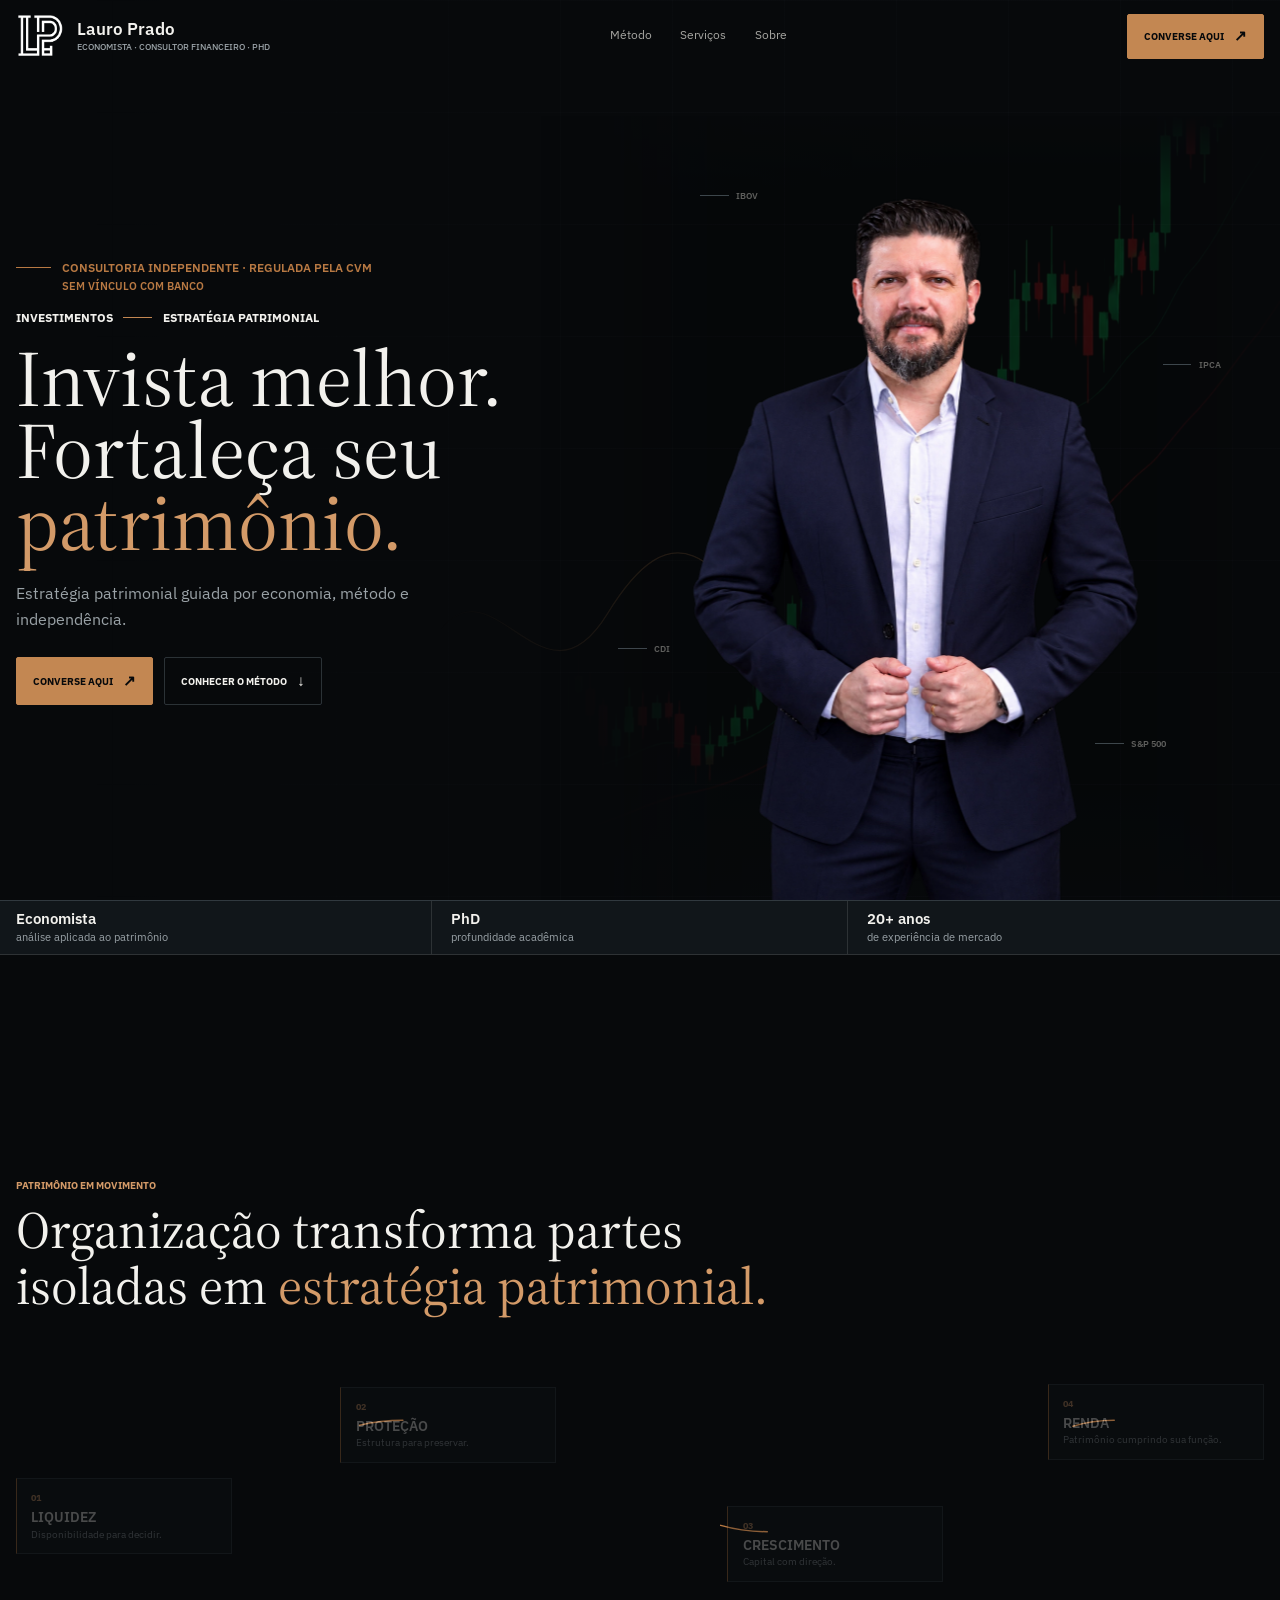
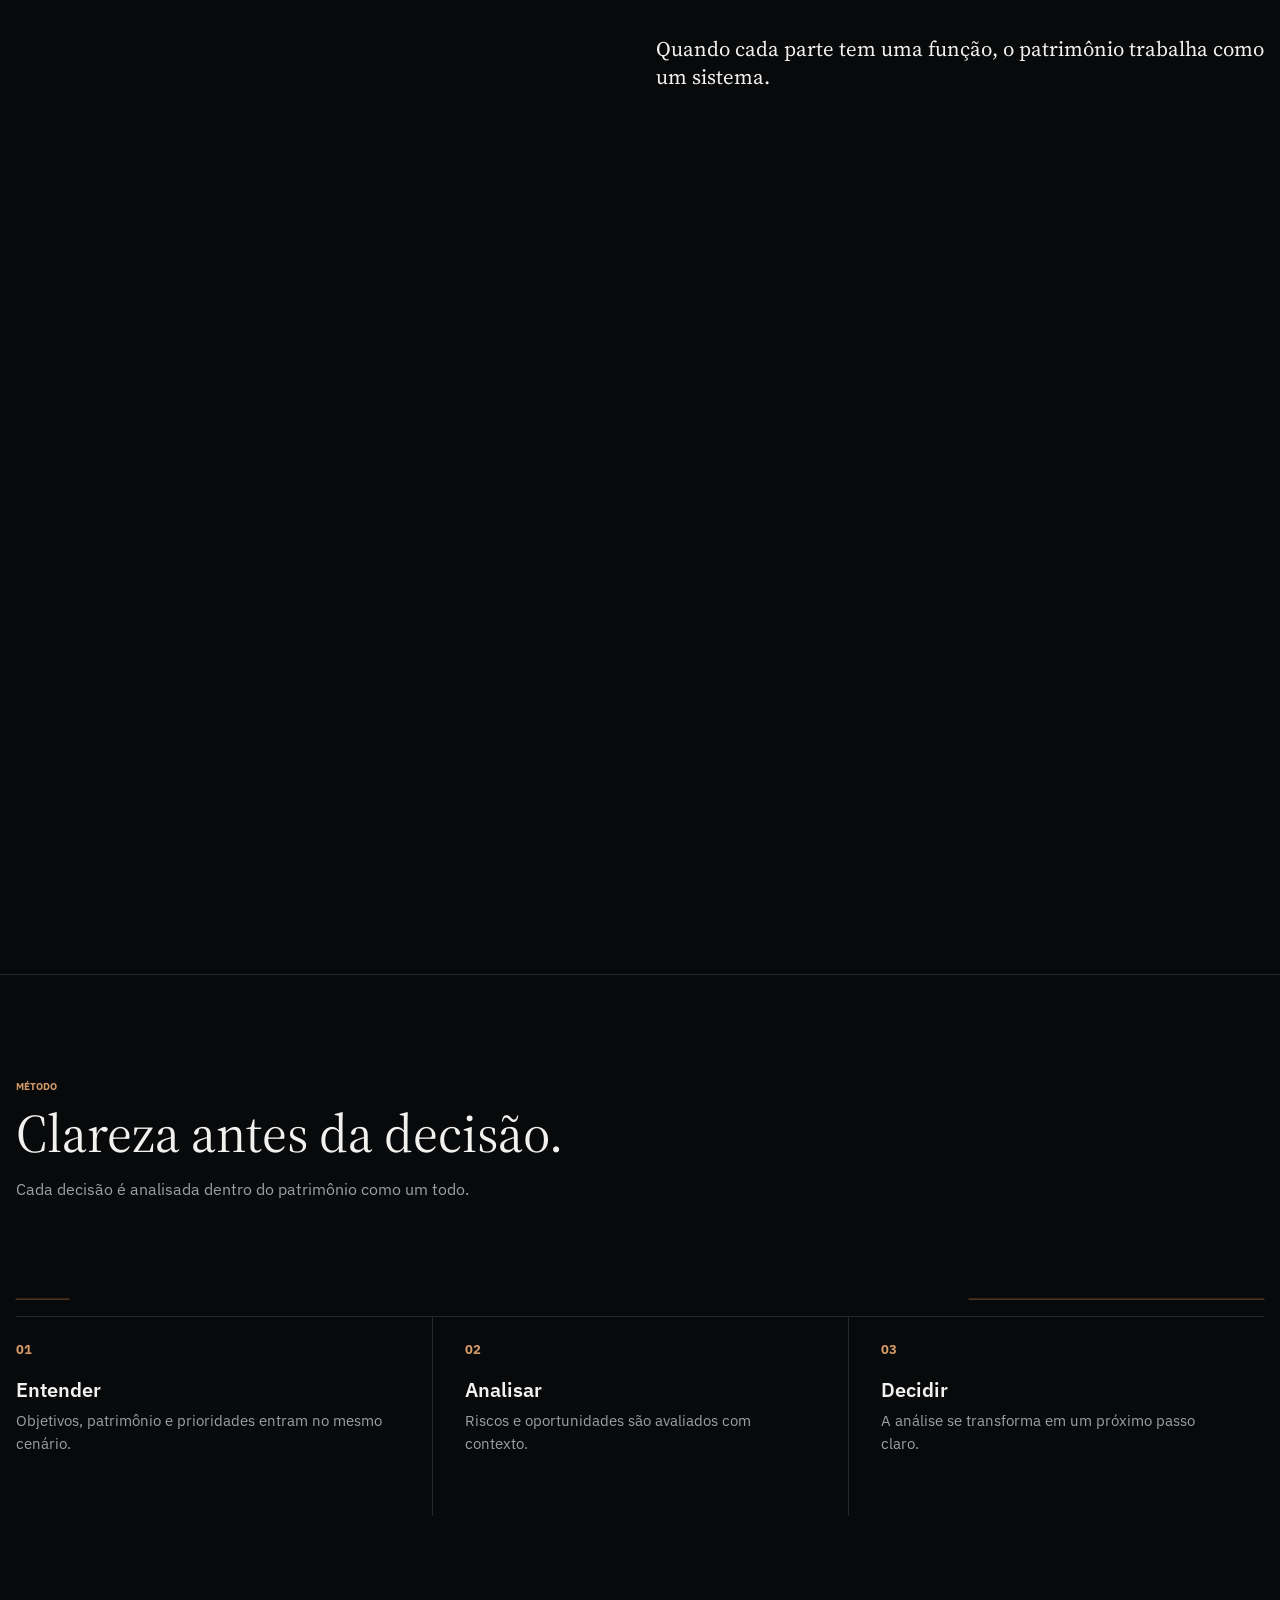
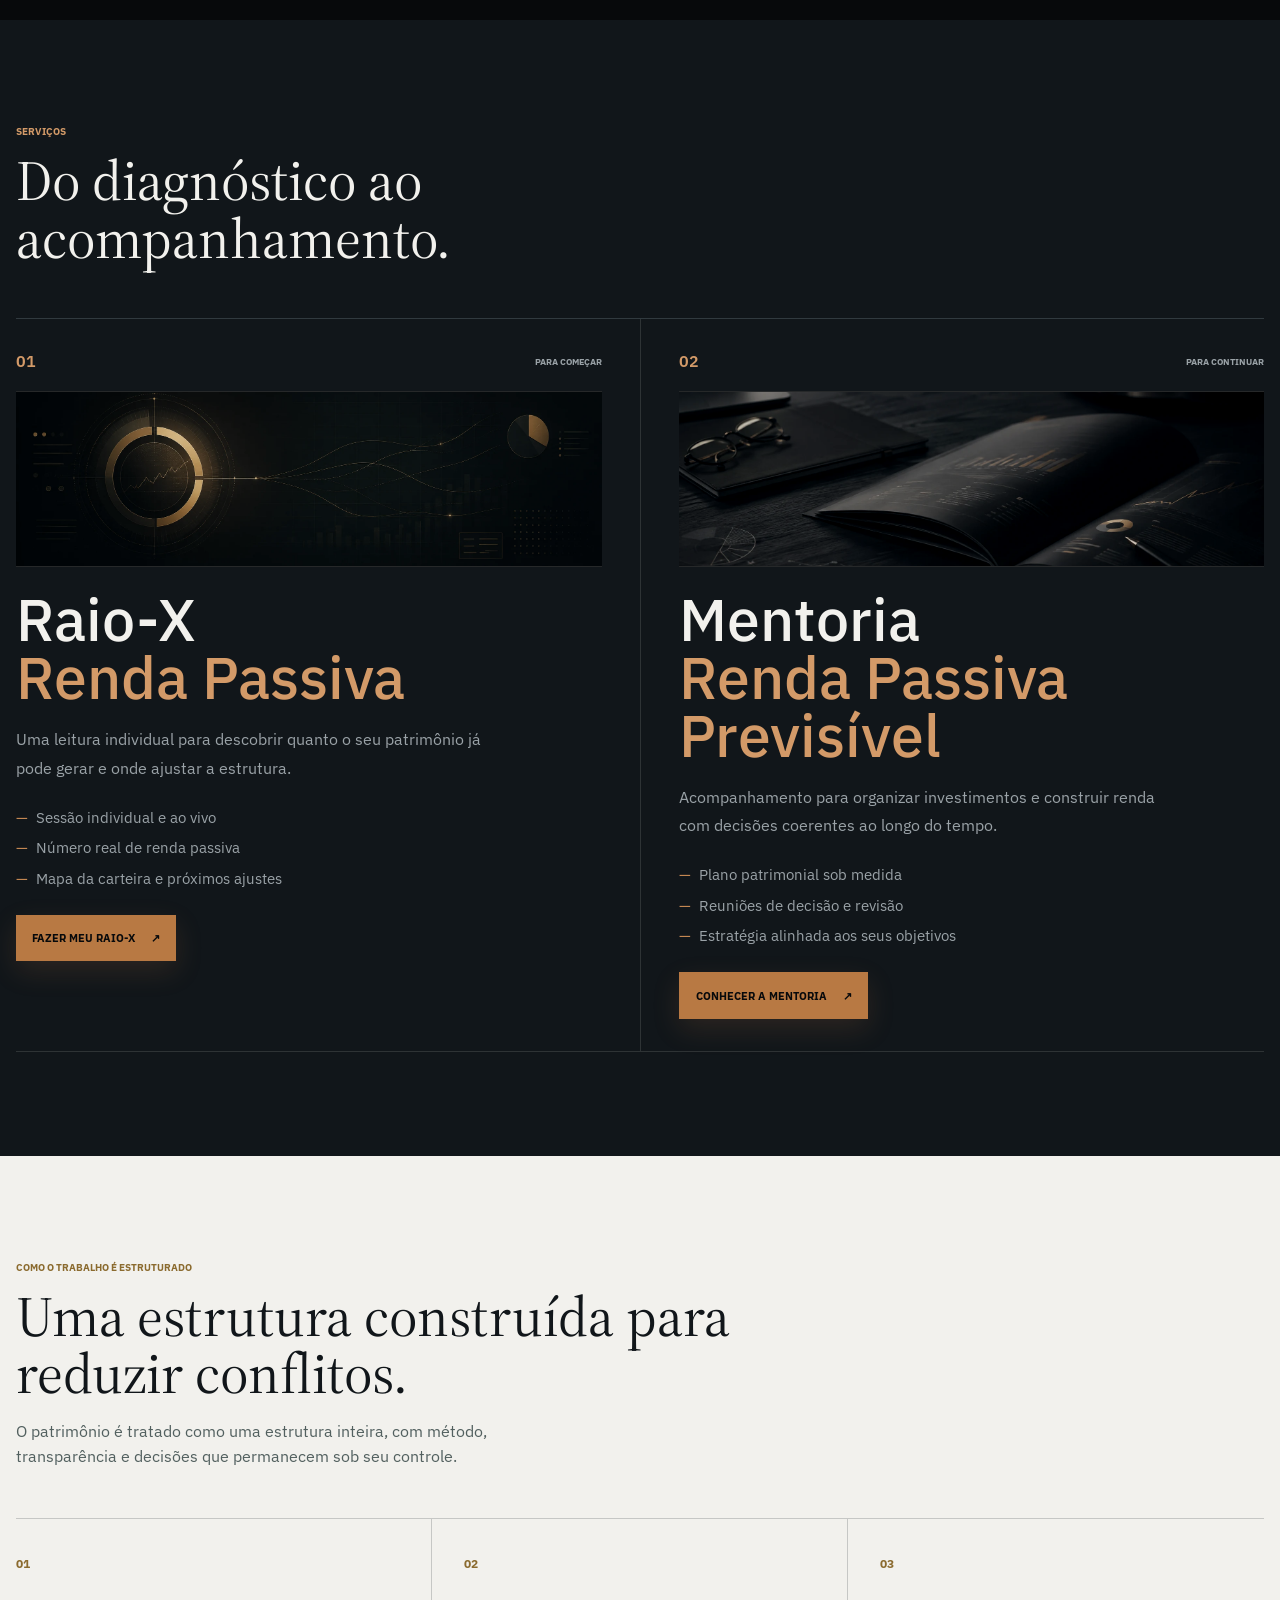
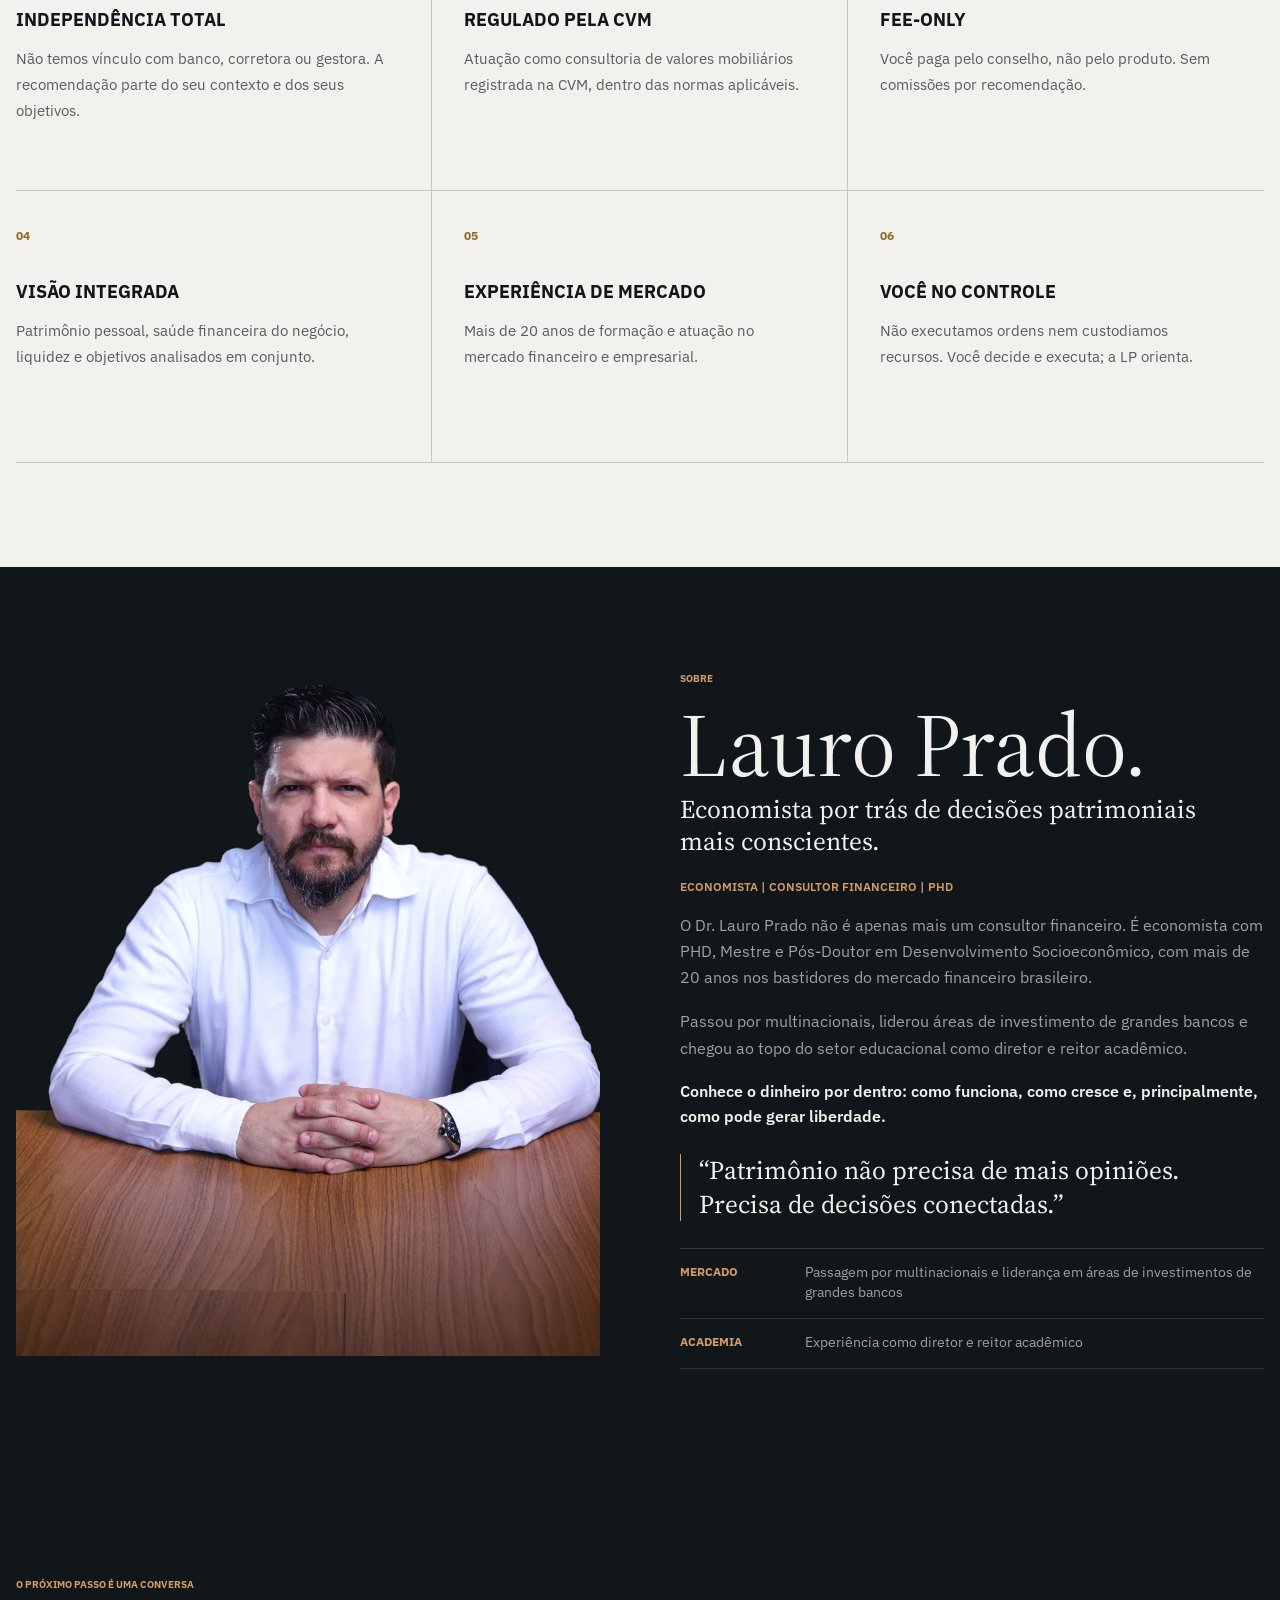
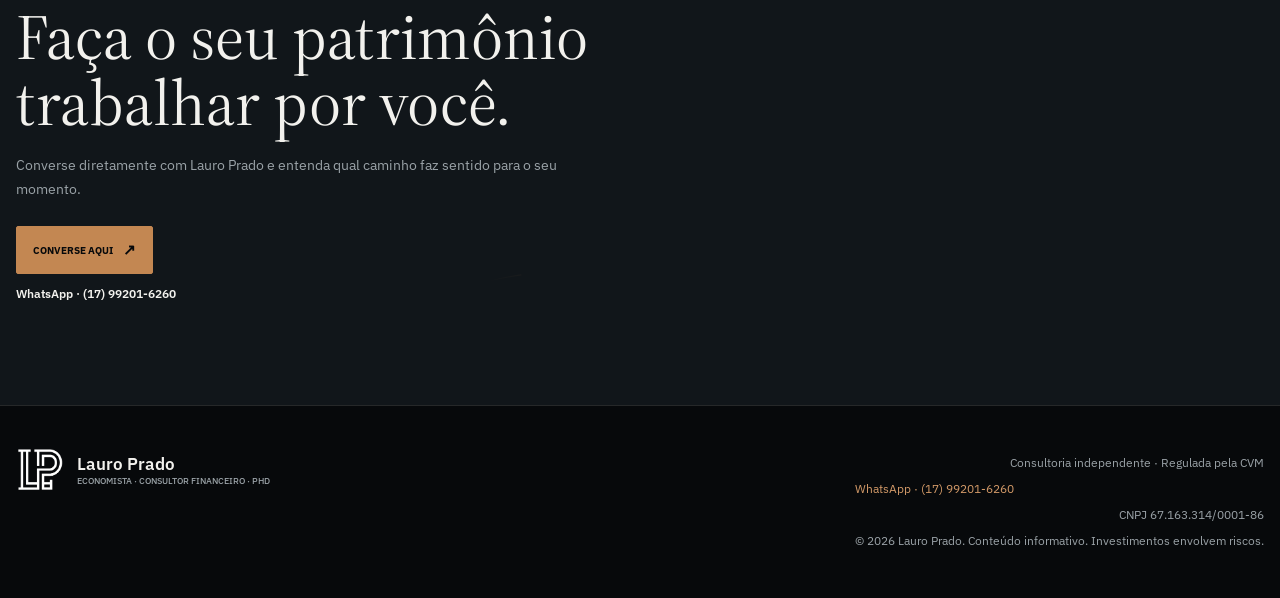
==== commit ea6e8395: "Publish compact credentials and contact cleanup" ====
--- a/index.html
+++ b/index.html
@@ -1 +1 @@
-<!DOCTYPE html><html lang="pt-BR"><head><meta charset="UTF-8"><meta name="viewport" content="width=device-width"><meta name="theme-color" content="#07090B"><meta name="referrer" content="strict-origin-when-cross-origin"><meta name="description" content="Estratégia independente para organizar investimentos e transformar patrimônio em renda passiva previsível."><meta property="og:title" content="Lauro Prado | Invista melhor. Fortaleça seu patrimônio."><meta property="og:description" content="Organize seus investimentos, reduza decisões no escuro e busque crescimento patrimonial com estratégia."><meta property="og:image" content="/og.png"><title>Lauro Prado | Invista melhor. Fortaleça seu patrimônio.</title><link rel="stylesheet" href="/assets/index.DG434qIo.css"></head><body><header class="site-header"><a class="brand" href="#inicio" aria-label="Lauro Prado, início"><span class="brand-mark"><img src="/logo-mark-transparent.png" alt=""></span><span class="brand-name"><strong>Lauro Prado</strong><small>Economista · Consultor financeiro · PHD</small></span></a><nav class="desktop-nav" aria-label="Navegação principal"><a href="#metodo">Método</a><a href="#solucoes">Serviços</a><a href="#sobre">Sobre</a></nav><a class="header-cta" href="https://wa.me/5517992016260?text=Ol%C3%A1%2C%20Lauro.%20Gostaria%20de%20conversar%20sobre%20meu%20patrim%C3%B4nio." target="_blank" rel="noopener noreferrer">Converse aqui <span aria-hidden="true">↗︎</span></a><button class="menu-button" type="button" aria-label="Abrir menu" aria-expanded="false"><span></span><span></span></button><nav class="mobile-menu" aria-label="Menu mobile"><a href="#metodo">Método</a><a href="#solucoes">Serviços</a><a href="#sobre">Sobre</a><a class="header-cta" href="https://wa.me/5517992016260?text=Ol%C3%A1%2C%20Lauro.%20Gostaria%20de%20conversar%20sobre%20meu%20patrim%C3%B4nio." target="_blank" rel="noopener noreferrer">Converse aqui <span aria-hidden="true">↗︎</span></a></nav></header><main><section id="inicio" class="hero"><div class="hero-market" aria-hidden="true"><img src="/market-candles-hero.webp" alt="" width="1024" height="1400"></div><div class="hero-intelligence" aria-hidden="true"><span data-market="IBOV">IBOV</span><span data-market="IPCA">IPCA</span><span data-market="CDI">CDI</span><span data-market="S&P 500">S&amp;P 500</span></div><svg class="decision-line decision-line-hero" viewBox="0 0 1000 240" preserveAspectRatio="none" aria-hidden="true"><path class="decision-path" d="M0 128 C68 32 126 221 204 102 S332 36 402 144 S526 198 592 116 S704 70 772 104 S886 86 1000 72"></path></svg><div class="hero-copy"><p class="hero-regulatory"><span><strong>Consultoria independente · Regulada pela CVM</strong><small>Sem vínculo com banco</small></span></p><p class="eyebrow hero-eyebrow">Investimentos <i></i> Estratégia patrimonial</p><h1><span class="hero-title-line">Invista melhor.</span><span class="hero-title-line">Fortaleça seu</span><span class="hero-title-line"><em>patrimônio.</em></span></h1><p class="hero-lead">Estratégia patrimonial guiada por economia, método e independência.</p><div class="hero-actions"><a class="button button-gold" href="https://wa.me/5517992016260?text=Ol%C3%A1%2C%20Lauro.%20Gostaria%20de%20conversar%20sobre%20meu%20patrim%C3%B4nio." target="_blank" rel="noopener noreferrer">Converse aqui <span aria-hidden="true">↗︎</span></a><a class="button button-ghost" href="#metodo">Conhecer o método <span aria-hidden="true">↓</span></a></div></div><div class="hero-person"><picture><source media="(max-width: 719px)" srcset="/consultor-terno-final-560.webp"><img src="/consultor-terno-final-960.webp" alt="Lauro Prado, economista e estrategista patrimonial" width="960" height="1440" fetchpriority="high"></picture></div></section><section id="credenciais" class="authority-strip" aria-label="Credenciais de Lauro Prado"><div data-reveal><strong>Economista</strong><span>análise aplicada ao patrimônio</span></div><div data-reveal><strong>PhD</strong><span>profundidade acadêmica</span></div><div data-reveal><strong>20+ anos</strong><span>de experiência de mercado</span></div></section><section class="wealth-flow" aria-labelledby="wealth-flow-title"><div class="wealth-flow-sticky"><div class="wealth-flow-inner"><div class="wealth-copy"><p class="eyebrow">Patrimônio em movimento</p><h2 id="wealth-flow-title">Organização transforma partes isoladas em <em>estratégia patrimonial.</em></h2></div><div class="wealth-system" aria-label="Liquidez, proteção, crescimento e renda conectados em um sistema patrimonial"><svg class="wealth-diagram wealth-diagram-desktop" viewBox="0 0 1000 300" preserveAspectRatio="none" aria-hidden="true"><path class="wealth-evolution" d="M68 252 C150 246 208 258 278 228 S402 212 468 220 S594 182 650 188 S760 142 822 150 S914 98 964 108"></path><path class="wealth-segment wealth-segment-1" d="M120 175 C192 175 224 92 310 92"></path><path class="wealth-segment wealth-segment-2" d="M392 92 C486 92 506 202 602 202"></path><path class="wealth-segment wealth-segment-3" d="M690 202 C780 202 792 92 880 92"></path></svg><svg class="wealth-diagram wealth-diagram-mobile" viewBox="0 0 320 600" preserveAspectRatio="none" aria-hidden="true"><path class="wealth-evolution" d="M218 570 C242 514 214 470 250 420 S222 326 258 282 S238 190 272 142 S258 74 292 32"></path><path class="wealth-segment wealth-segment-1" d="M24 55 C24 112 38 160 24 217"></path><path class="wealth-segment wealth-segment-2" d="M24 217 C24 274 10 322 24 379"></path><path class="wealth-segment wealth-segment-3" d="M24 379 C24 436 38 484 24 541"></path></svg><ol class="wealth-nodes"><li class="wealth-node node-liquidez" data-wealth-node="liquidez"><span>01</span><strong>Liquidez</strong><small>Disponibilidade para decidir.</small></li><li class="wealth-node node-protecao" data-wealth-node="protecao"><span>02</span><strong>Proteção</strong><small>Estrutura para preservar.</small></li><li class="wealth-node node-crescimento" data-wealth-node="crescimento"><span>03</span><strong>Crescimento</strong><small>Capital com direção.</small></li><li class="wealth-node node-renda" data-wealth-node="renda"><span>04</span><strong>Renda</strong><small>Patrimônio cumprindo sua função.</small></li></ol></div><p class="wealth-conclusion">Quando cada parte tem uma função, o patrimônio trabalha como um sistema.</p></div></div></section><section id="metodo" class="method section-dark"><div class="method-layout"><div class="section-heading" data-reveal><p class="eyebrow">Método</p><h2>Clareza antes da decisão.</h2><p>Cada decisão é analisada dentro do patrimônio como um todo.</p></div><div class="steps-list"><svg class="decision-line decision-line-method method-line-desktop" viewBox="0 0 900 30" preserveAspectRatio="none" aria-hidden="true"><path class="decision-path" d="M0 15 H900"></path></svg><svg class="decision-line decision-line-method method-line-mobile" viewBox="0 0 120 460" preserveAspectRatio="none" aria-hidden="true"><path class="decision-path" d="M24 0 C102 70 18 136 72 214 S28 330 58 460"></path></svg><article class="step" data-reveal><span>01</span><div><h3>Entender</h3><p>Objetivos, patrimônio e prioridades entram no mesmo cenário.</p></div></article><article class="step" data-reveal><span>02</span><div><h3>Analisar</h3><p>Riscos e oportunidades são avaliados com contexto.</p></div></article><article class="step" data-reveal><span>03</span><div><h3>Decidir</h3><p>A análise se transforma em um próximo passo claro.</p></div></article></div></div></section><section id="solucoes" class="solutions section-light"><div class="section-heading" data-reveal><p class="eyebrow">Serviços</p><h2>Do diagnóstico ao acompanhamento.</h2></div><div class="offer-grid"><article class="offer offer-featured" data-reveal><div class="offer-top"><span class="offer-index">01</span><span class="offer-tag">Para começar</span></div><div class="offer-visual offer-visual-raiox"><img src="/raio-x-renda-passiva.webp" alt="Visualização patrimonial do Raio-X Renda Passiva" width="1800" height="600" loading="lazy"></div><h3>Raio-X<br><em>Renda Passiva</em></h3><p>Uma leitura individual para descobrir quanto o seu patrimônio já pode gerar e onde ajustar a estrutura.</p><ul class="offer-points"><li>Sessão individual e ao vivo</li><li>Número real de renda passiva</li><li>Mapa da carteira e próximos ajustes</li></ul><a class="product-button" href="https://raio-x.lauroprado.com.br/">Fazer meu Raio-X <span aria-hidden="true">↗︎</span></a></article><article class="offer offer-consulting" data-reveal><div class="offer-top"><span class="offer-index">02</span><span class="offer-tag">Para continuar</span></div><div class="offer-visual offer-visual-mentoria"><img src="/mentoria-renda-previsivel.webp" alt="Relatório de investimentos aberto sobre uma mesa de trabalho" width="1680" height="972" loading="lazy"></div><h3>Mentoria<br><em>Renda Passiva Previsível</em></h3><p>Acompanhamento para organizar investimentos e construir renda com decisões coerentes ao longo do tempo.</p><ul class="offer-points"><li>Plano patrimonial sob medida</li><li>Reuniões de decisão e revisão</li><li>Estratégia alinhada aos seus objetivos</li></ul><a class="product-button" href="https://www.lauroprado.com.br/reuniao">Conhecer a mentoria <span aria-hidden="true">↗︎</span></a></article></div></section><section id="diferenciais" class="differentials section-light"><div class="section-heading" data-reveal><p class="eyebrow">Como o trabalho é estruturado</p><h2>Uma estrutura construída para reduzir conflitos.</h2><p>O patrimônio é tratado como uma estrutura inteira, com método, transparência e decisões que permanecem sob seu controle.</p></div><div class="differential-grid"><article data-reveal><span>01</span><h3>Independência total</h3><p>Não temos vínculo com banco, corretora ou gestora. A recomendação parte do seu contexto e dos seus objetivos.</p></article><article data-reveal><span>02</span><h3>Regulado pela CVM</h3><p>Atuação como consultoria de valores mobiliários registrada na CVM, dentro das normas aplicáveis.</p></article><article data-reveal><span>03</span><h3>Fee-only</h3><p>Você paga pelo conselho, não pelo produto. Sem comissões por recomendação.</p></article><article data-reveal><span>04</span><h3>Visão integrada</h3><p>Patrimônio pessoal, saúde financeira do negócio, liquidez e objetivos analisados em conjunto.</p></article><article data-reveal><span>05</span><h3>Experiência de mercado</h3><p>Mais de 20 anos de formação e atuação no mercado financeiro e empresarial.</p></article><article data-reveal><span>06</span><h3>Você no controle</h3><p>Não executamos ordens nem custodiamos recursos. Você decide e executa; a LP orienta.</p></article></div></section><section id="sobre" class="about section-light"><div class="about-photo" data-reveal><picture><source media="(max-width: 719px)" srcset="/consultor-mesa-720.webp"><img src="/consultor-mesa-1200.webp" alt="Lauro Prado sentado à mesa" width="1200" height="1188" loading="lazy"></picture></div><div class="about-copy" data-reveal><p class="eyebrow">Sobre</p><h2>Lauro Prado.</h2><p class="about-kicker">Economista por trás de decisões patrimoniais mais conscientes.</p><p class="about-role">Economista | Consultor financeiro | PHD</p><p class="about-intro">O Dr. Lauro Prado não é apenas mais um consultor financeiro. É economista com PHD, Mestre e Pós-Doutor em Desenvolvimento Socioeconômico, com mais de 20 anos nos bastidores do mercado financeiro brasileiro.</p><p class="about-intro">Passou por multinacionais, liderou áreas de investimento de grandes bancos e chegou ao topo do setor educacional como diretor e reitor acadêmico.</p><p class="about-emphasis">Conhece o dinheiro por dentro: como funciona, como cresce e, principalmente, como pode gerar liberdade.</p><blockquote>“Patrimônio não precisa de mais opiniões. Precisa de decisões conectadas.”</blockquote><dl class="about-facts"><div><dt>Mercado</dt><dd>Passagem por multinacionais e liderança em áreas de investimentos de grandes bancos</dd></div><div><dt>Academia</dt><dd>Experiência como diretor e reitor acadêmico</dd></div></dl></div></section><section class="final-cta"><svg class="decision-line decision-line-final" viewBox="0 0 1000 160" preserveAspectRatio="none" aria-hidden="true"><path class="decision-path" d="M0 104 C138 78 236 116 342 92 S558 84 674 78 S862 69 1000 64"></path></svg><div data-reveal><p class="eyebrow">O próximo passo é uma conversa</p><h2>Faça o seu patrimônio trabalhar por você.</h2><p>Converse diretamente com Lauro Prado e entenda qual caminho faz sentido para o seu momento.</p><a class="button button-gold" href="https://wa.me/5517992016260?text=Ol%C3%A1%2C%20Lauro.%20Gostaria%20de%20conversar%20sobre%20meu%20patrim%C3%B4nio." target="_blank" rel="noopener noreferrer">Converse aqui <span aria-hidden="true">↗︎</span></a><span class="cta-phone">WhatsApp · (17) 99201-6260</span><span class="cta-cnpj">CNPJ 67.163.314/0001-86</span></div></section></main><footer class="site-footer"><a class="brand" href="#inicio"><span class="brand-mark"><img src="/logo-mark-transparent.png" alt=""></span><span class="brand-name"><strong>Lauro Prado</strong><small>Economista · Consultor financeiro · PHD</small></span></a><div class="footer-legal"><p>Consultoria independente · Regulada pela CVM</p><a href="tel:+5517992016260">WhatsApp · (17) 99201-6260</a><small>CNPJ 67.163.314/0001-86</small><small>© 2026 Lauro Prado. Conteúdo informativo. Investimentos envolvem riscos.</small></div></footer><script type="module" src="/assets/index.astro_astro_type_script_index_0_lang.Cn1Ocgmd.js"></script></body></html>+<!DOCTYPE html><html lang="pt-BR"><head><meta charset="UTF-8"><meta name="viewport" content="width=device-width"><meta name="theme-color" content="#07090B"><meta name="referrer" content="strict-origin-when-cross-origin"><meta name="description" content="Estratégia independente para organizar investimentos e transformar patrimônio em renda passiva previsível."><meta property="og:title" content="Lauro Prado | Invista melhor. Fortaleça seu patrimônio."><meta property="og:description" content="Organize seus investimentos, reduza decisões no escuro e busque crescimento patrimonial com estratégia."><meta property="og:image" content="/og.png"><title>Lauro Prado | Invista melhor. Fortaleça seu patrimônio.</title><link rel="stylesheet" href="/assets/index.CqIK7qcT.css"></head><body><header class="site-header"><a class="brand" href="#inicio" aria-label="Lauro Prado, início"><span class="brand-mark"><img src="/logo-mark-transparent.png" alt=""></span><span class="brand-name"><strong>Lauro Prado</strong><small>Economista · Consultor financeiro · PHD</small></span></a><nav class="desktop-nav" aria-label="Navegação principal"><a href="#metodo">Método</a><a href="#solucoes">Serviços</a><a href="#sobre">Sobre</a></nav><a class="header-cta" href="https://wa.me/5517992016260?text=Ol%C3%A1%2C%20Lauro.%20Gostaria%20de%20conversar%20sobre%20meu%20patrim%C3%B4nio." target="_blank" rel="noopener noreferrer">Converse aqui <span aria-hidden="true">↗︎</span></a><button class="menu-button" type="button" aria-label="Abrir menu" aria-expanded="false"><span></span><span></span></button><nav class="mobile-menu" aria-label="Menu mobile"><a href="#metodo">Método</a><a href="#solucoes">Serviços</a><a href="#sobre">Sobre</a><a class="header-cta" href="https://wa.me/5517992016260?text=Ol%C3%A1%2C%20Lauro.%20Gostaria%20de%20conversar%20sobre%20meu%20patrim%C3%B4nio." target="_blank" rel="noopener noreferrer">Converse aqui <span aria-hidden="true">↗︎</span></a></nav></header><main><section id="inicio" class="hero"><div class="hero-market" aria-hidden="true"><img src="/market-candles-hero.webp" alt="" width="1024" height="1400"></div><div class="hero-intelligence" aria-hidden="true"><span data-market="IBOV">IBOV</span><span data-market="IPCA">IPCA</span><span data-market="CDI">CDI</span><span data-market="S&P 500">S&amp;P 500</span></div><svg class="decision-line decision-line-hero" viewBox="0 0 1000 240" preserveAspectRatio="none" aria-hidden="true"><path class="decision-path" d="M0 128 C68 32 126 221 204 102 S332 36 402 144 S526 198 592 116 S704 70 772 104 S886 86 1000 72"></path></svg><div class="hero-copy"><p class="hero-regulatory"><span><strong>Consultoria independente · Regulada pela CVM</strong><small>Sem vínculo com banco</small></span></p><p class="eyebrow hero-eyebrow">Investimentos <i></i> Estratégia patrimonial</p><h1><span class="hero-title-line">Invista melhor.</span><span class="hero-title-line">Fortaleça seu</span><span class="hero-title-line"><em>patrimônio.</em></span></h1><p class="hero-lead">Estratégia patrimonial guiada por economia, método e independência.</p><div class="hero-actions"><a class="button button-gold" href="https://wa.me/5517992016260?text=Ol%C3%A1%2C%20Lauro.%20Gostaria%20de%20conversar%20sobre%20meu%20patrim%C3%B4nio." target="_blank" rel="noopener noreferrer">Converse aqui <span aria-hidden="true">↗︎</span></a><a class="button button-ghost" href="#metodo">Conhecer o método <span aria-hidden="true">↓</span></a></div></div><div class="hero-person"><picture><source media="(max-width: 719px)" srcset="/consultor-terno-final-560.webp"><img src="/consultor-terno-final-960.webp" alt="Lauro Prado, economista e estrategista patrimonial" width="960" height="1440" fetchpriority="high"></picture></div></section><section id="credenciais" class="authority-strip" aria-label="Credenciais de Lauro Prado"><div data-reveal><strong>Economista</strong><span>análise aplicada ao patrimônio</span></div><div data-reveal><strong>PhD</strong><span>profundidade acadêmica</span></div><div data-reveal><strong>20+ anos</strong><span>de experiência de mercado</span></div></section><section class="wealth-flow" aria-labelledby="wealth-flow-title"><div class="wealth-flow-sticky"><div class="wealth-flow-inner"><div class="wealth-copy"><p class="eyebrow">Patrimônio em movimento</p><h2 id="wealth-flow-title">Organização transforma partes isoladas em <em>estratégia patrimonial.</em></h2></div><div class="wealth-system" aria-label="Liquidez, proteção, crescimento e renda conectados em um sistema patrimonial"><svg class="wealth-diagram wealth-diagram-desktop" viewBox="0 0 1000 300" preserveAspectRatio="none" aria-hidden="true"><path class="wealth-evolution" d="M68 252 C150 246 208 258 278 228 S402 212 468 220 S594 182 650 188 S760 142 822 150 S914 98 964 108"></path><path class="wealth-segment wealth-segment-1" d="M120 175 C192 175 224 92 310 92"></path><path class="wealth-segment wealth-segment-2" d="M392 92 C486 92 506 202 602 202"></path><path class="wealth-segment wealth-segment-3" d="M690 202 C780 202 792 92 880 92"></path></svg><svg class="wealth-diagram wealth-diagram-mobile" viewBox="0 0 320 600" preserveAspectRatio="none" aria-hidden="true"><path class="wealth-evolution" d="M218 570 C242 514 214 470 250 420 S222 326 258 282 S238 190 272 142 S258 74 292 32"></path><path class="wealth-segment wealth-segment-1" d="M24 55 C24 112 38 160 24 217"></path><path class="wealth-segment wealth-segment-2" d="M24 217 C24 274 10 322 24 379"></path><path class="wealth-segment wealth-segment-3" d="M24 379 C24 436 38 484 24 541"></path></svg><ol class="wealth-nodes"><li class="wealth-node node-liquidez" data-wealth-node="liquidez"><span>01</span><strong>Liquidez</strong><small>Disponibilidade para decidir.</small></li><li class="wealth-node node-protecao" data-wealth-node="protecao"><span>02</span><strong>Proteção</strong><small>Estrutura para preservar.</small></li><li class="wealth-node node-crescimento" data-wealth-node="crescimento"><span>03</span><strong>Crescimento</strong><small>Capital com direção.</small></li><li class="wealth-node node-renda" data-wealth-node="renda"><span>04</span><strong>Renda</strong><small>Patrimônio cumprindo sua função.</small></li></ol></div><p class="wealth-conclusion">Quando cada parte tem uma função, o patrimônio trabalha como um sistema.</p></div></div></section><section id="metodo" class="method section-dark"><div class="method-layout"><div class="section-heading" data-reveal><p class="eyebrow">Método</p><h2>Clareza antes da decisão.</h2><p>Cada decisão é analisada dentro do patrimônio como um todo.</p></div><div class="steps-list"><svg class="decision-line decision-line-method method-line-desktop" viewBox="0 0 900 30" preserveAspectRatio="none" aria-hidden="true"><path class="decision-path" d="M0 15 H900"></path></svg><svg class="decision-line decision-line-method method-line-mobile" viewBox="0 0 120 460" preserveAspectRatio="none" aria-hidden="true"><path class="decision-path" d="M24 0 C102 70 18 136 72 214 S28 330 58 460"></path></svg><article class="step" data-reveal><span>01</span><div><h3>Entender</h3><p>Objetivos, patrimônio e prioridades entram no mesmo cenário.</p></div></article><article class="step" data-reveal><span>02</span><div><h3>Analisar</h3><p>Riscos e oportunidades são avaliados com contexto.</p></div></article><article class="step" data-reveal><span>03</span><div><h3>Decidir</h3><p>A análise se transforma em um próximo passo claro.</p></div></article></div></div></section><section id="solucoes" class="solutions section-light"><div class="section-heading" data-reveal><p class="eyebrow">Serviços</p><h2>Do diagnóstico ao acompanhamento.</h2></div><div class="offer-grid"><article class="offer offer-featured" data-reveal><div class="offer-top"><span class="offer-index">01</span><span class="offer-tag">Para começar</span></div><div class="offer-visual offer-visual-raiox"><img src="/raio-x-renda-passiva.webp" alt="Visualização patrimonial do Raio-X Renda Passiva" width="1800" height="600" loading="lazy"></div><h3>Raio-X<br><em>Renda Passiva</em></h3><p>Uma leitura individual para descobrir quanto o seu patrimônio já pode gerar e onde ajustar a estrutura.</p><ul class="offer-points"><li>Sessão individual e ao vivo</li><li>Número real de renda passiva</li><li>Mapa da carteira e próximos ajustes</li></ul><a class="product-button" href="https://raio-x.lauroprado.com.br/">Fazer meu Raio-X <span aria-hidden="true">↗︎</span></a></article><article class="offer offer-consulting" data-reveal><div class="offer-top"><span class="offer-index">02</span><span class="offer-tag">Para continuar</span></div><div class="offer-visual offer-visual-mentoria"><img src="/mentoria-renda-previsivel.webp" alt="Relatório de investimentos aberto sobre uma mesa de trabalho" width="1680" height="972" loading="lazy"></div><h3>Mentoria<br><em>Renda Passiva Previsível</em></h3><p>Acompanhamento para organizar investimentos e construir renda com decisões coerentes ao longo do tempo.</p><ul class="offer-points"><li>Plano patrimonial sob medida</li><li>Reuniões de decisão e revisão</li><li>Estratégia alinhada aos seus objetivos</li></ul><a class="product-button" href="https://www.lauroprado.com.br/reuniao">Conhecer a mentoria <span aria-hidden="true">↗︎</span></a></article></div></section><section id="diferenciais" class="differentials section-light"><div class="section-heading" data-reveal><p class="eyebrow">Como o trabalho é estruturado</p><h2>Uma estrutura construída para reduzir conflitos.</h2><p>O patrimônio é tratado como uma estrutura inteira, com método, transparência e decisões que permanecem sob seu controle.</p></div><div class="differential-grid"><article data-reveal><span>01</span><h3>Independência total</h3><p>Não temos vínculo com banco, corretora ou gestora. A recomendação parte do seu contexto e dos seus objetivos.</p></article><article data-reveal><span>02</span><h3>Regulado pela CVM</h3><p>Atuação como consultoria de valores mobiliários registrada na CVM, dentro das normas aplicáveis.</p></article><article data-reveal><span>03</span><h3>Fee-only</h3><p>Você paga pelo conselho, não pelo produto. Sem comissões por recomendação.</p></article><article data-reveal><span>04</span><h3>Visão integrada</h3><p>Patrimônio pessoal, saúde financeira do negócio, liquidez e objetivos analisados em conjunto.</p></article><article data-reveal><span>05</span><h3>Experiência de mercado</h3><p>Mais de 20 anos de formação e atuação no mercado financeiro e empresarial.</p></article><article data-reveal><span>06</span><h3>Você no controle</h3><p>Não executamos ordens nem custodiamos recursos. Você decide e executa; a LP orienta.</p></article></div></section><section id="sobre" class="about section-light"><div class="about-photo" data-reveal><picture><source media="(max-width: 719px)" srcset="/consultor-mesa-720.webp"><img src="/consultor-mesa-1200.webp" alt="Lauro Prado sentado à mesa" width="1200" height="1188" loading="lazy"></picture></div><div class="about-copy" data-reveal><p class="eyebrow">Sobre</p><h2>Lauro Prado.</h2><p class="about-kicker">Economista por trás de decisões patrimoniais mais conscientes.</p><p class="about-role">Economista | Consultor financeiro | PHD</p><p class="about-intro">O Dr. Lauro Prado não é apenas mais um consultor financeiro. É economista com PHD, Mestre e Pós-Doutor em Desenvolvimento Socioeconômico, com mais de 20 anos nos bastidores do mercado financeiro brasileiro.</p><p class="about-intro">Passou por multinacionais, liderou áreas de investimento de grandes bancos e chegou ao topo do setor educacional como diretor e reitor acadêmico.</p><p class="about-emphasis">Conhece o dinheiro por dentro: como funciona, como cresce e, principalmente, como pode gerar liberdade.</p><blockquote>“Patrimônio não precisa de mais opiniões. Precisa de decisões conectadas.”</blockquote><dl class="about-facts"><div><dt>Mercado</dt><dd>Passagem por multinacionais e liderança em áreas de investimentos de grandes bancos</dd></div><div><dt>Academia</dt><dd>Experiência como diretor e reitor acadêmico</dd></div></dl></div></section><section class="final-cta"><svg class="decision-line decision-line-final" viewBox="0 0 1000 160" preserveAspectRatio="none" aria-hidden="true"><path class="decision-path" d="M0 104 C138 78 236 116 342 92 S558 84 674 78 S862 69 1000 64"></path></svg><div data-reveal><p class="eyebrow">O próximo passo é uma conversa</p><h2>Faça o seu patrimônio trabalhar por você.</h2><p>Converse diretamente com Lauro Prado e entenda qual caminho faz sentido para o seu momento.</p><a class="button button-gold" href="https://wa.me/5517992016260?text=Ol%C3%A1%2C%20Lauro.%20Gostaria%20de%20conversar%20sobre%20meu%20patrim%C3%B4nio." target="_blank" rel="noopener noreferrer">Converse aqui <span aria-hidden="true">↗︎</span></a><span class="cta-phone">WhatsApp · (17) 99201-6260</span></div></section></main><footer class="site-footer"><a class="brand" href="#inicio"><span class="brand-mark"><img src="/logo-mark-transparent.png" alt=""></span><span class="brand-name"><strong>Lauro Prado</strong><small>Economista · Consultor financeiro · PHD</small></span></a><div class="footer-legal"><p>Consultoria independente · Regulada pela CVM</p><a href="tel:+5517992016260">WhatsApp · (17) 99201-6260</a><small>CNPJ 67.163.314/0001-86</small><small>© 2026 Lauro Prado. Conteúdo informativo. Investimentos envolvem riscos.</small></div></footer><script type="module" src="/assets/index.astro_astro_type_script_index_0_lang.Cn1Ocgmd.js"></script></body></html>
--- a/assets/index.CqIK7qcT.css
+++ b/assets/index.CqIK7qcT.css
@@ -0,0 +1 @@
+@import "https://fonts.googleapis.com/css2?family=IBM+Plex+Sans:wght@400;500;600;700&family=Source+Serif+4:opsz,wght@8..60,400;8..60,500;8..60,600&display=swap";:root{--navy:#07090b;--surface:#11161a;--surface-strong:#11161a;--ink:#f2f1ed;--steel:#5e6b73;--muted:#9aa2a7;--paper:#f2f1ed;--paper-ink:#11161a;--accent:#c38752;--accent-strong:#d39a68;--brass:#b87943;--gold:var(--accent);--gold-soft:var(--accent-strong);--line:#5e6b736b;--line-soft:#f2f1ed21;--sans:"IBM Plex Sans", Arial, sans-serif;--display:"Source Serif 4", Georgia, serif}*{box-sizing:border-box}html{scroll-behavior:smooth;background:var(--navy)}body{background:var(--navy);min-width:0;color:var(--ink);font-family:var(--sans);-webkit-font-smoothing:antialiased;margin:0;overflow-x:hidden}a{color:inherit;text-decoration:none}button{font:inherit}img{max-width:100%;display:block}section[id]{scroll-margin-top:5.2rem}[data-reveal]{opacity:1}a:focus-visible,button:focus-visible{outline:2px solid var(--accent-strong);outline-offset:4px}.site-header{z-index:30;background:0 0;border-bottom:1px solid #0000;grid-template-columns:1fr auto;align-items:center;width:100%;min-height:4.5rem;padding:0 max(.85rem,50% - 39rem);transition:background .24s,border-color .24s,backdrop-filter .24s;display:grid;position:fixed;top:0;left:0}.site-header.is-scrolled{border-color:var(--line-soft);backdrop-filter:blur(10px);background:#07090bf0}.brand{align-items:center;gap:.78rem;width:max-content;display:inline-flex}.brand-mark{flex:none;place-items:center;width:3.05rem;height:3.05rem;display:grid;overflow:hidden}.brand-mark img{object-fit:contain;width:100%;height:100%}.brand-name strong{color:var(--ink);letter-spacing:0;font-size:clamp(1rem,1.35vw,1.22rem);font-weight:600;line-height:1;display:block}.brand-name small{color:var(--muted);letter-spacing:0;text-transform:uppercase;white-space:nowrap;margin-top:.28rem;font-size:.57rem;font-weight:500;line-height:1.15;display:block}.desktop-nav,.site-header>.header-cta{display:none}.desktop-nav a{color:#f2f0e9ad;font-size:.72rem;transition:color .2s}.desktop-nav a:hover{color:var(--ink)}.menu-button{border:1px solid var(--line);width:2.75rem;height:2.75rem;color:var(--gold-soft);background:#11161a94;border-radius:2px;place-content:center;gap:.36rem;display:grid}.menu-button span{background:currentColor;width:1.1rem;height:1px;display:block}.mobile-menu{border-bottom:1px solid var(--line);background:#07090bfa;padding:.55rem .85rem .85rem;display:none;position:absolute;top:100%;left:0;right:0}.mobile-menu.is-open{display:grid}.mobile-menu a:not(.header-cta){border-bottom:1px solid var(--line-soft);color:var(--ink);padding:.85rem 0;font-size:.82rem}.header-cta,.button{border:1px solid var(--accent);letter-spacing:0;text-transform:uppercase;border-radius:2px;justify-content:center;align-items:center;gap:.65rem;min-height:3rem;padding:0 1rem;font-size:.65rem;font-weight:700;transition:color .18s,background .18s,transform .18s;display:inline-flex}.header-cta:hover,.button:hover{transform:translateY(-1px)}.button-gold,.header-cta{background:var(--accent);color:var(--navy);box-shadow:none}.button-gold:hover,.header-cta:hover{background:var(--accent-strong)}.button-ghost{border-color:var(--line);color:var(--ink);background:0 0}.button-ghost:hover{border-color:var(--gold)}.button span,.header-cta span,.product-button span,.text-link span{font-variant-emoji:text;font-family:Arial,sans-serif}.button span,.header-cta span{font-size:.95rem}.eyebrow{color:var(--accent-strong);letter-spacing:0;text-transform:uppercase;margin:0;font-size:.61rem;font-weight:700;line-height:1.55}.hero{isolation:isolate;background:var(--navy);grid-template-columns:minmax(0,.88fr) minmax(0,1.12fr);align-items:center;min-height:100svh;padding:5.5rem max(.9rem,50% - 39rem) 0;display:grid;position:relative;overflow:hidden}.hero:before{z-index:-2;content:"";background-image:linear-gradient(#5e6b7309 1px,#0000 1px),linear-gradient(90deg,#5e6b7308 1px,#0000 1px);background-size:7rem 7rem;position:absolute;inset:0;mask-image:linear-gradient(90deg,#0000 5%,#000 50% 100%)}.hero-copy{z-index:5;max-width:38rem;padding:2rem 0 3.5rem;position:relative}.hero-regulatory{color:var(--brass);text-transform:uppercase;align-items:flex-start;gap:.7rem;margin:0 0 .9rem;font-size:clamp(.76rem,.9vw,.84rem);font-weight:600;line-height:1.4;display:flex}.hero-regulatory:before{background:var(--brass);content:"";flex:none;width:2.2rem;height:1px;margin-top:.65em}.hero-regulatory span{gap:.18rem;display:grid}.hero-regulatory strong{color:var(--brass);font:inherit}.hero-regulatory small{color:var(--brass);font-size:.67rem;font-weight:600;line-height:1.4}.hero-copy .eyebrow{color:var(--ink);flex-wrap:wrap;align-items:center;gap:.65rem;font-size:clamp(.74rem,.9vw,.84rem);display:flex}.hero-copy .eyebrow i{background:var(--accent);width:1.8rem;height:1px}.hero h1{max-width:none;color:var(--ink);font-family:var(--display);letter-spacing:0;margin:1rem 0 0;font-size:clamp(4rem,6.2vw,6.2rem);font-weight:400;line-height:.91}.hero-title-line{white-space:nowrap;display:block;overflow:visible}.hero h1 em{color:var(--accent-strong);font-style:normal}.hero-lead{max-width:30rem;color:var(--muted);margin:1.35rem 0 0;font-size:1rem;line-height:1.58}.hero-actions{flex-wrap:wrap;gap:.65rem;margin-top:1.55rem;display:flex}.hero-market{z-index:0;opacity:.2;pointer-events:none;position:absolute;inset:7.25rem -2rem 0 42%;overflow:hidden;mask-image:linear-gradient(90deg,#0000 0%,#000 24% 78%,#0000 100%)}.hero-market:before{z-index:1;content:"";background:linear-gradient(90deg, var(--navy) 0%, #07090b4d 24%, transparent 52%), linear-gradient(0deg, var(--navy) 0%, transparent 22%, transparent 90%, var(--navy) 100%);position:absolute;inset:0}.hero-market img{object-fit:cover;object-position:64% bottom;filter:saturate(.92)contrast(1.1)brightness(.9);mix-blend-mode:screen;width:100%;height:100%;transform:translate3d(var(--market-x,0), var(--market-y,0), 0)}.hero-intelligence{z-index:2;color:#eeece661;pointer-events:none;transform:translate3d(var(--data-x,0), var(--data-y,0), 0);font-size:.58rem;font-weight:600;position:absolute;inset:8rem 2rem 6rem 44%}.hero-intelligence span{align-items:center;gap:.45rem;display:flex;position:absolute}.hero-intelligence span:before{content:"";background:#5e6b73a3;width:1.8rem;height:1px}.hero-intelligence span:first-child{top:9%;left:20%}.hero-intelligence span:nth-child(2){top:34%;right:4%}.hero-intelligence span:nth-child(3){bottom:22%;left:8%}.hero-intelligence span:nth-child(4){bottom:8%;right:12%}.hero-person{z-index:3;clip-path:inset(0);align-self:end;height:min(79vh,48rem);position:relative;overflow:visible}.hero-person picture{width:100%;height:100%;display:block}.hero-person img{object-fit:contain;object-position:center bottom;width:100%;height:100%}.authority-strip{z-index:6;border-top:1px solid var(--line);border-bottom:1px solid var(--line-soft);background:var(--surface);grid-template-columns:repeat(3,minmax(0,1fr));padding:0 max(.9rem,50% - 39rem);display:grid;position:relative}.authority-strip div{border-right:1px solid var(--line-soft);min-height:3.15rem;padding:.55rem 1.2rem}.authority-strip div:first-child{padding-left:0}.authority-strip div:last-child{border-right:0}.authority-strip strong{color:var(--ink);font-size:.95rem;font-weight:600;line-height:1.15;display:block}.authority-strip span{color:var(--muted);margin-top:.18rem;font-size:.7rem;line-height:1.3;display:block}.decision-line{z-index:1;pointer-events:none;position:absolute;overflow:visible}.decision-path{fill:none;stroke:var(--accent);stroke-linecap:round;stroke-width:1.25px;vector-effect:non-scaling-stroke}.decision-line-hero{opacity:.15;width:66%;height:24%;bottom:18%;right:0;mask-image:linear-gradient(90deg,#0000,#000 28% 80%,#0000)}.section-light,.section-dark{background:var(--navy);color:var(--ink)}.solutions,.method,.differentials,.about,.final-cta{padding:6.5rem max(.9rem,50% - 39rem)}.section-heading h2,.about-copy h2,.final-cta h2{color:var(--ink);font-family:var(--display);letter-spacing:0;margin:.8rem 0 0;font-weight:400;line-height:1.02}.section-heading{max-width:57rem}.section-heading h2{max-width:52rem;font-size:clamp(2.5rem,4.4vw,4.5rem)}.section-heading>p:last-child{max-width:35rem;color:var(--muted);margin:1rem 0 0;font-size:1rem;line-height:1.6}.solutions{background:var(--surface)}.wealth-flow{border-bottom:1px solid var(--line-soft);background:var(--navy);height:180svh;position:relative}.wealth-flow-sticky{align-items:center;min-height:100svh;padding:5.8rem max(.9rem,50% - 39rem) 2rem;display:flex;position:sticky;top:0}.wealth-flow-inner{width:100%;max-width:78rem;margin:0 auto;position:relative}.wealth-copy{z-index:2;position:relative}.wealth-flow h2{max-width:48rem;color:var(--ink);font-family:var(--display);margin:.55rem 0 0;font-size:3.25rem;font-weight:400;line-height:1.08}.wealth-flow h2 em{color:var(--accent-strong);font-style:normal}.wealth-system{height:19rem;margin-top:.75rem;position:relative}.wealth-diagram{width:100%;height:100%;position:absolute;inset:0;overflow:visible}.wealth-diagram-mobile{display:none}.wealth-segment,.wealth-evolution{fill:none;stroke-linecap:round;vector-effect:non-scaling-stroke}.wealth-segment{stroke:var(--brass);stroke-width:1.5px}.wealth-evolution{stroke:var(--steel);stroke-width:1.05px;opacity:0}.wealth-nodes{margin:0;padding:0;list-style:none;position:absolute;inset:0}.wealth-node{border:1px solid var(--line);border-left-color:var(--brass);width:clamp(9rem,18vw,13.5rem);min-height:4.6rem;color:var(--ink);opacity:.28;background:#11161aeb;align-content:center;padding:.75rem .9rem;transition:border-color .18s,box-shadow .18s;display:grid;position:absolute;transform:translateY(6px)}.wealth-node span{color:var(--accent-strong);font-size:.58rem;font-weight:700}.wealth-node strong{text-transform:uppercase;margin-top:.18rem;font-size:.9rem;font-weight:600}.wealth-node small{color:var(--muted);margin-top:.14rem;font-size:.62rem;line-height:1.3}.wealth-node.is-active{border-color:#c38752ad;box-shadow:0 0 22px #b8794314}.node-liquidez{top:48%;left:0}.node-protecao{top:18%;left:26%}.node-crescimento{top:57%;left:57%}.node-renda{top:17%;right:0}.wealth-conclusion{max-width:38rem;color:var(--ink);font-family:var(--display);opacity:0;margin:.3rem 0 0 auto;font-size:1.3rem;line-height:1.35;transform:translateY(6px)}.offer-grid{border-top:1px solid var(--line);max-width:78rem;margin-top:3.2rem;display:grid}.offer{border-bottom:1px solid var(--line-soft);background:0 0;flex-direction:column;min-width:0;padding:2rem 0;display:flex;position:relative}.offer-top{justify-content:space-between;align-items:center;display:flex}.offer-index{color:var(--accent-strong);font-size:1rem;font-weight:600}.offer-tag{color:var(--muted);text-transform:uppercase;font-size:.55rem;font-weight:700}.offer-visual{border-top:1px solid var(--line-soft);border-bottom:1px solid var(--line-soft);background:var(--navy);height:11rem;margin-top:1.2rem;position:relative;overflow:hidden}.offer-visual img{object-fit:cover;object-position:center;filter:saturate(.82)contrast(1.06)brightness(.92);width:100%;height:100%;transition:transform .3s}.offer-visual-raiox img{object-position:center}.offer-visual-mentoria img{object-position:center 58%}.offer:hover .offer-visual img{transform:scale(1.02)}.offer h3{color:var(--ink);font-family:var(--sans);margin:1.55rem 0 0;font-size:clamp(2.15rem,4.6vw,3.8rem);font-weight:500;line-height:.98}.offer h3 em{color:var(--accent-strong);font-style:normal}.offer>p{max-width:31rem;color:var(--muted);margin:1.15rem 0 0;font-size:1.02rem;line-height:1.74}.offer-points{color:var(--muted);gap:.72rem;margin:1.6rem 0 0;padding:0;font-size:.92rem;list-style:none;display:grid}.offer-points li:before{color:var(--accent);content:"—";margin-right:.5rem}.text-link{border-bottom:1px solid var(--accent);width:max-content;color:var(--accent-strong);text-transform:uppercase;align-items:center;gap:.45rem;margin-top:1.8rem;padding-bottom:.35rem;font-size:.67rem;font-weight:700;display:inline-flex}.text-link span{font-size:.9rem}.product-button{border:1px solid var(--brass);background:var(--brass);width:max-content;min-height:2.9rem;color:var(--navy);text-transform:uppercase;justify-content:space-between;align-items:center;gap:1rem;margin-top:1.7rem;padding:0 .95rem;font-size:.66rem;font-weight:700;transition:color .18s,border-color .18s,background .18s,box-shadow .18s,transform .18s;display:inline-flex;box-shadow:0 10px 28px #b8794329}.product-button span{transition:transform .18s}.product-button:hover{border-color:var(--accent-strong);background:var(--accent-strong);color:var(--navy);transform:translateY(-2px);box-shadow:0 14px 34px #c387523d}.product-button:hover span{transform:translate(4px)}.method{background:var(--navy)}.method-layout{gap:3.5rem;max-width:78rem;margin:0 auto;display:grid}.method .section-heading h2{font-size:clamp(2.7rem,4.2vw,4.4rem)}.steps-list{border-left:1px solid var(--line-soft);padding-left:2.2rem;display:grid;position:relative}.decision-line-method{opacity:.32;width:3rem;height:100%;top:0;bottom:0;left:-1.8rem}.method-line-desktop{display:none}.step{border-bottom:1px solid var(--line-soft);grid-template-columns:2.4rem 1fr;gap:.9rem;padding:1.3rem 0;display:grid}.step:first-of-type{border-top:1px solid var(--line-soft)}.step>span{color:var(--accent-strong);font-size:.82rem;font-weight:700}.step h3{color:var(--ink);margin:0;font-size:1.28rem;font-weight:600}.step p{max-width:31rem;color:var(--muted);margin:.45rem 0 0;font-size:.92rem;line-height:1.55}.about{background:var(--surface);gap:3.2rem;display:grid}.about-photo{min-height:30rem;position:relative;overflow:hidden}.about-photo picture,.about-photo img{width:100%;height:100%;min-height:30rem}.about-photo img{object-fit:cover;object-position:center;filter:saturate(.82)contrast(1.04)}.about-photo:after{content:"";background:linear-gradient(#0000 65%,#07090b61);position:absolute;inset:0}.about-copy{align-self:center;max-width:38rem}.about-copy h2{font-size:clamp(4rem,7vw,6.7rem)}.about-kicker{max-width:35rem;color:var(--ink);font-family:var(--display);margin:.2rem 0 1.3rem;font-size:clamp(1.3rem,2vw,1.75rem);line-height:1.25}.about-role{text-transform:uppercase;font-weight:600;color:var(--accent-strong)!important;font-size:.78rem!important}.about-intro{max-width:37rem;color:var(--muted);margin:1.1rem 0 0;font-size:.98rem;line-height:1.68}.about-emphasis{max-width:37rem;color:var(--ink);margin:1.1rem 0 0;font-size:1rem;font-weight:600;line-height:1.62}.about-copy blockquote{border-left:1px solid var(--accent-strong);color:var(--ink);font-family:var(--display);margin:1.5rem 0 0;padding-left:1.1rem;font-size:clamp(1.35rem,2vw,1.8rem);line-height:1.3}.about-facts{border-top:1px solid var(--line);margin:1.7rem 0 0;display:grid}.about-facts div{border-bottom:1px solid var(--line-soft);grid-template-columns:7rem 1fr;gap:.8rem;padding:.9rem 0;display:grid}.about-facts dt{color:var(--gold-soft);text-transform:uppercase;font-size:.78rem;font-weight:700}.about-facts dd{color:var(--muted);margin:0;font-size:.86rem;line-height:1.45}.differentials{background:var(--paper);color:var(--paper-ink)}.differentials .eyebrow{color:#8b6b2f}.differentials .section-heading h2{color:var(--paper-ink)}.differentials .section-heading>p:last-child{color:#52605f;font-size:1rem}.differential-grid{border-top:1px solid #14202433;max-width:78rem;margin-top:3rem;display:grid}.differential-grid article{border-bottom:1px solid #14202433;min-width:0;min-height:16rem;padding:2.1rem 1.6rem 2.1rem 0}.differential-grid article>span{color:#8b6b2f;font-size:.72rem;font-weight:700;line-height:1}.differential-grid h3{color:var(--paper-ink);text-transform:uppercase;margin:2.2rem 0 0;font-size:1.14rem;font-weight:700;line-height:1.25}.differential-grid p{color:#52605f;max-width:23rem;margin:.9rem 0 0;font-size:.96rem;line-height:1.7}.final-cta{background:var(--surface-strong);position:relative;overflow:hidden}.final-cta>div{z-index:1;max-width:62rem;position:relative}.final-cta h2{max-width:49rem;font-size:clamp(2.8rem,5vw,5.1rem)}.final-cta>div>p:not(.eyebrow){max-width:34rem;color:var(--muted);margin:1.1rem 0 0;font-size:.9rem;line-height:1.7}.final-cta .button{margin-top:1.55rem}.cta-phone{color:var(--ink);margin-top:.75rem;font-size:.76rem;font-weight:600;display:block}.cta-meta{width:max-content;color:var(--muted);align-items:center;gap:.55rem;margin-top:1rem;font-size:.78rem;display:flex}.cta-meta i{background:var(--accent);width:1.4rem;height:1px}.decision-line-final{opacity:.2;width:62%;height:32%;bottom:12%;right:0;mask-image:linear-gradient(90deg,#0000,#000 18%,#000)}.site-footer{border-top:1px solid var(--line-soft);background:var(--navy);color:var(--muted);gap:2.4rem;padding:2.5rem max(.9rem,50% - 39rem) 3rem;display:grid}.footer-legal p,.footer-legal small,.footer-legal a{max-width:34rem;margin:.5rem 0 0;font-size:.72rem;line-height:1.55;display:block}.footer-legal a{width:max-content;color:var(--accent-strong)}.desktop-nav a:after{content:"";transform-origin:0;background:currentColor;width:100%;height:1px;margin-top:.2rem;transition:transform .18s;display:block;transform:scaleX(0)}.desktop-nav a:hover:after{transform:scaleX(1)}@media (width>=960px){.site-header{grid-template-columns:auto 1fr auto;min-height:4.6rem}.desktop-nav{justify-content:center;gap:clamp(1rem,2.2vw,2.25rem);display:flex}.site-header>.header-cta{min-height:2.8rem;display:inline-flex}.menu-button,.mobile-menu{display:none}.offer-grid{grid-template-columns:repeat(2,minmax(0,1fr))}.offer{min-height:35rem;padding:2rem 2.4rem 2rem 0}.offer+.offer{border-left:1px solid var(--line-soft);padding-left:2.4rem;padding-right:0}.method-layout{grid-template-columns:1fr;gap:4rem}.method .section-heading{align-self:start;position:sticky;top:7rem}.steps-list{border-left:0;grid-template-columns:repeat(3,minmax(0,1fr));padding:3.1rem 0 0}.step{border-top:1px solid var(--line-soft);border-bottom:0;min-height:12.5rem;padding:1.3rem 2rem 1.3rem 0;display:block}.step+.step{border-left:1px solid var(--line-soft);padding-left:2rem}.step:first-of-type{border-top:1px solid var(--line-soft)}.step h3{margin-top:1.1rem}.method-line-mobile{display:none}.method-line-desktop{opacity:.48;width:100%;height:1rem;display:block;top:1.5rem;left:0}.about{grid-template-columns:minmax(23rem,1fr) minmax(24rem,1fr);align-items:center;gap:5rem}.about-photo,.about-photo picture,.about-photo img{min-height:42rem}.differential-grid{grid-template-columns:repeat(3,minmax(0,1fr))}.differential-grid article{border-right:1px solid #14202433;min-height:17rem;padding-left:2rem;padding-right:2rem}.differential-grid article:nth-child(3n+1){padding-left:0}.differential-grid article:nth-child(3n){border-right:0}.final-cta .button{width:max-content}.site-footer{grid-template-columns:1fr 1fr;align-items:start;padding-bottom:3rem}.footer-legal{text-align:right;justify-self:end}}@media (width<=719px){.site-header{min-height:4.35rem}.hero{grid-template-columns:minmax(0,32%) minmax(0,68%);align-items:start;min-height:auto;padding:5.45rem .9rem 0;display:grid}.hero:before{background-size:4rem 4rem}.hero-copy{display:contents}.hero-regulatory{grid-area:1/1/auto/-1;max-width:21rem;margin-bottom:.75rem;font-size:.76rem}.hero-regulatory:before{width:1.5rem}.hero-regulatory small{font-size:.72rem}.hero-copy .eyebrow{grid-area:2/1/auto/-1;font-size:.78rem}.hero h1{grid-area:3/1/auto/-1;max-width:10.3ch;margin-top:.75rem;font-size:clamp(2.75rem,12.1vw,3.25rem);line-height:.94}.hero-title-line:first-child{max-width:10.4ch}.hero-lead{z-index:5;grid-area:4/1;max-width:none;margin-top:1rem;font-size:.84rem;line-height:1.48;position:relative}.hero-actions{z-index:5;grid-area:5/1;align-self:start;gap:.45rem;width:100%;margin-top:1.15rem;display:grid;position:relative}.hero-actions .button{white-space:nowrap;min-height:2.7rem;padding:0 .2rem;font-size:.6rem}.hero-actions .button-gold span{display:none}.hero-actions .button-ghost{border-width:0 0 1px;justify-self:start;width:max-content;min-height:2.2rem;padding:0;font-size:.59rem}.hero-market{opacity:.34;inset:13rem -1rem 0 0;mask-image:linear-gradient(#0000 0%,#000 8% 90%,#0000 100%)}.hero-market:before{background:linear-gradient(90deg, #07090bf0 0%, #07090ba8 42%, #07090b14 76%), linear-gradient(0deg, var(--navy) 0%, transparent 15%, transparent 92%, var(--navy) 100%)}.hero-market img{object-fit:cover;object-position:center bottom;filter:saturate(1.14)contrast(1.18)brightness(1.04)}.hero-intelligence{opacity:.72;animation:12s ease-in-out infinite alternate market-data-drift;inset:12.5rem 0 1rem 28%}.hero-intelligence span{font-size:.5rem}.hero-intelligence span:first-child{top:12%;left:54%}.hero-intelligence span:nth-child(2){display:none}.hero-intelligence span:nth-child(3){bottom:16%;left:4%}.hero-intelligence span:nth-child(4){bottom:7%;right:2%}.decision-line-hero{opacity:.18;width:76%;height:20%;bottom:18%;right:-10%}.hero-person{grid-area:4/2/span 2;align-self:end;width:calc(100% + .45rem);height:28rem;margin:0;position:relative;bottom:auto;right:-.45rem;overflow:hidden}.hero-person picture{height:100%}.hero-person img{object-fit:contain;object-position:center bottom;width:100%;max-width:100%;height:100%;transform:none}.authority-strip{padding:0 .9rem}.authority-strip div{min-height:2.85rem;padding:.28rem .4rem}.authority-strip div:first-child{padding-left:0}.authority-strip strong{font-size:.82rem;line-height:1.15}.authority-strip span{margin-top:.15rem;font-size:.625rem;line-height:1.2}.wealth-flow{height:calc(100svh + 34rem)}.wealth-flow-sticky{align-items:center;min-height:calc(100svh - 4.5rem);padding:1.15rem .9rem;top:4.5rem}.wealth-flow h2{max-width:24ch;margin-top:.5rem;font-size:1.8rem;line-height:1.12}.wealth-system{height:20rem;margin-top:1.15rem}.wealth-diagram-desktop{display:none}.wealth-diagram-mobile{display:block}.wealth-node{width:auto;min-height:3.65rem;padding:.4rem .75rem;left:15%;right:0}.wealth-node strong{font-size:.85rem}.wealth-node small{font-size:.68rem}.wealth-node:before{background:var(--brass);content:"";width:9%;height:1px;position:absolute;top:50%;right:100%}.node-liquidez{top:0}.node-protecao{top:27%}.node-crescimento{top:54%}.node-renda{top:81%}.wealth-conclusion{margin-top:.75rem;font-size:1rem;line-height:1.3}.method,.solutions{padding-top:3.35rem;padding-bottom:3.35rem}.differentials,.about,.final-cta{padding-top:3.7rem;padding-bottom:3.7rem}.section-heading h2,.method .section-heading h2{font-size:clamp(2.45rem,10.4vw,3.1rem)}.section-heading>p:last-child{font-size:.96rem;line-height:1.5}.method-layout{gap:1.55rem}.steps-list{padding-left:1.8rem}.step{padding:1.1rem 0}.step>span{font-size:.8rem}.step h3{font-size:1.2rem}.step p{font-size:.9rem;line-height:1.5}.solutions{background:var(--surface)}.offer-grid{grid-template-columns:1fr;gap:0;margin-top:1.55rem}.offer{border:0;border-top:1px solid var(--line);min-height:0;padding:1.6rem 0}.offer:last-child{border-bottom:1px solid var(--line-soft)}.offer-top{align-items:center}.offer-index{font-size:.9rem}.offer-tag{font-size:.72rem}.offer h3{margin-top:1.05rem;font-size:2.15rem;line-height:1.08}.offer-visual{height:auto;margin-top:.9rem}.offer-visual-raiox{aspect-ratio:3}.offer-visual-mentoria{aspect-ratio:16/9}.offer-visual img{object-fit:cover;object-position:center}.offer-visual-raiox img{object-position:center center}.offer-visual-mentoria img{object-position:center 55%}.offer>p{margin-top:.9rem;font-size:.96rem;line-height:1.5}.offer-points{gap:.55rem;margin-top:1.15rem;font-size:.9rem}.product-button{width:100%;min-height:3rem;margin-top:1.25rem;font-size:.72rem}.about{gap:2.3rem}.about-photo,.about-photo picture,.about-photo img{min-height:28rem}.about-copy h2{font-size:clamp(3.3rem,15vw,4.35rem)}.about-kicker{margin-bottom:1.1rem;font-size:1.3rem}.about-role{font-size:.82rem!important}.about-intro{font-size:.92rem;line-height:1.58}.about-emphasis{font-size:.94rem;line-height:1.55}.about-copy blockquote{font-size:1.4rem}.about-facts{margin-top:1.4rem}.about-facts div{grid-template-columns:6.5rem 1fr;padding:.85rem 0}.about-facts dt{font-size:.76rem}.about-facts dd{font-size:.85rem}.differentials .section-heading>p:last-child{display:none}.differential-grid{grid-template-columns:1fr;margin-top:1.65rem}.differential-grid article{min-height:0;padding:1.45rem 0}.differential-grid h3{margin-top:.85rem;font-size:.94rem}.differential-grid p{margin-top:.6rem;font-size:.84rem;line-height:1.55}.final-cta .button{width:max-content;min-height:3rem}.final-cta>div>p:not(.eyebrow){font-size:.96rem;line-height:1.5}.cta-meta{font-size:.78rem}.decision-line-final{opacity:.16;width:100%;right:-25%}.site-footer{gap:1.5rem}.footer-legal p,.footer-legal small{font-size:.75rem}}@keyframes market-data-drift{0%{transform:translate(0,0)}to{transform:translateY(-4px)}}@media (width<=430px){.site-header{padding-right:max(1rem, env(safe-area-inset-right));padding-left:max(1rem, env(safe-area-inset-left))}.brand{gap:.62rem}.brand-mark{width:2.75rem;height:2.75rem}.brand-name strong{font-size:.94rem}.brand-name small{font-size:.62rem}.hero{padding-right:max(.9rem, env(safe-area-inset-right));padding-left:max(.9rem, env(safe-area-inset-left))}.hero h1{max-width:none;font-size:clamp(2.5rem,10.7vw,2.9rem)}.hero-actions{width:100%;max-width:none}.hero-person{width:calc(100% + .45rem);height:28rem;bottom:auto;right:-.45rem}.hero-person picture{height:100%}.hero-person img{object-fit:contain;object-position:center bottom;width:100%;max-width:100%;height:100%;transform:none}.decision-line-hero{opacity:.26}}@media (width<=359px){.brand-name small{display:none}.brand-name strong{font-size:.9rem}.hero h1{font-size:2.35rem}.hero-actions .button{white-space:normal;font-size:.55rem}.hero-actions .button-ghost{width:100%}.solutions .section-heading h2{font-size:2rem}.hero-person{width:calc(100% + .35rem);right:-.35rem}}@media (width<=719px) and (height<=650px){.wealth-flow h2{font-size:1.55rem}.wealth-flow-sticky{padding-top:.8rem;padding-bottom:.8rem}.wealth-system{height:18.5rem;margin-top:.8rem}.wealth-node{min-height:3.4rem}.wealth-node small{font-size:.64rem}.wealth-conclusion{font-size:.9rem}}@media (prefers-reduced-motion:reduce){*,:before,:after{scroll-behavior:auto!important;transition-duration:.001ms!important;animation-duration:.001ms!important}.decision-path{stroke-dasharray:none!important;stroke-dashoffset:0!important}.hero-market img,.hero-intelligence{transform:none!important}.wealth-flow{height:auto}.wealth-flow-sticky{min-height:auto;position:relative;top:auto}.wealth-segment,.wealth-evolution{stroke-dasharray:none!important;stroke-dashoffset:0!important;opacity:1!important}.wealth-node,.wealth-conclusion{opacity:1!important;transform:none!important}}
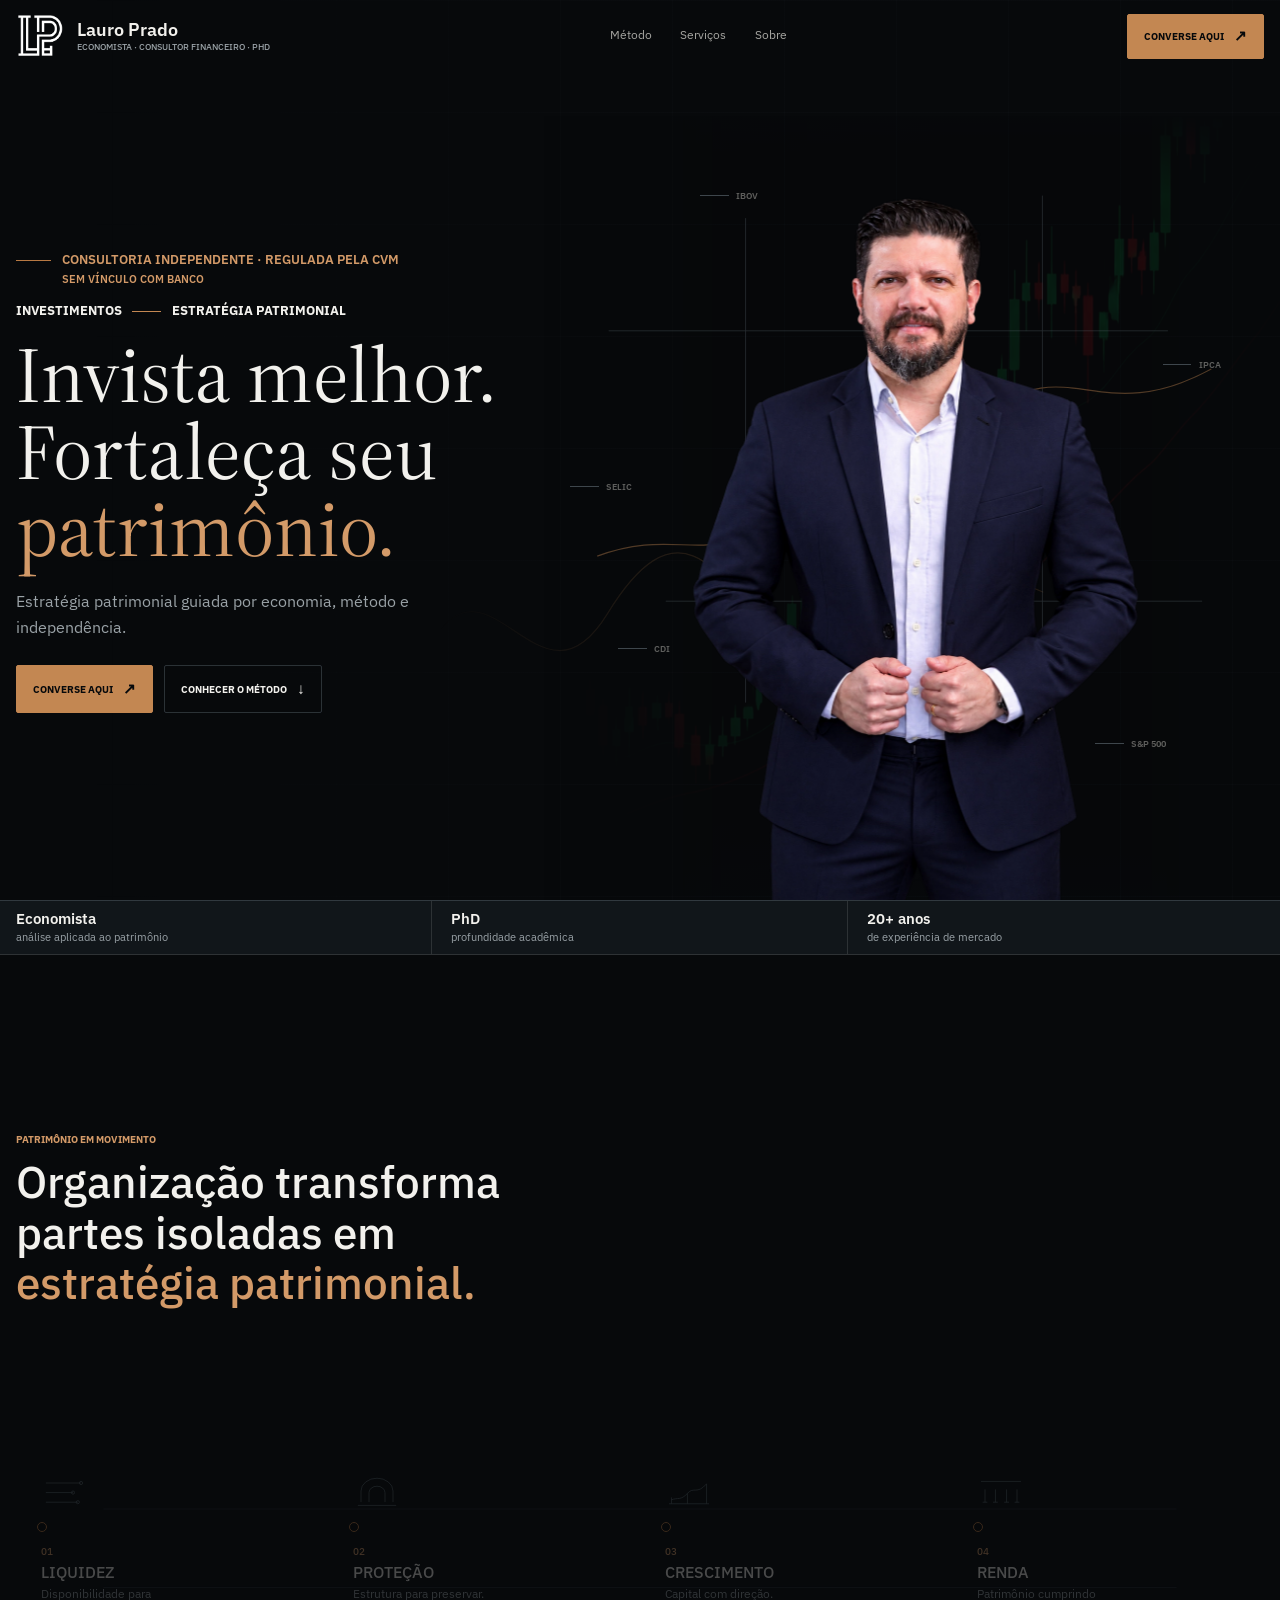
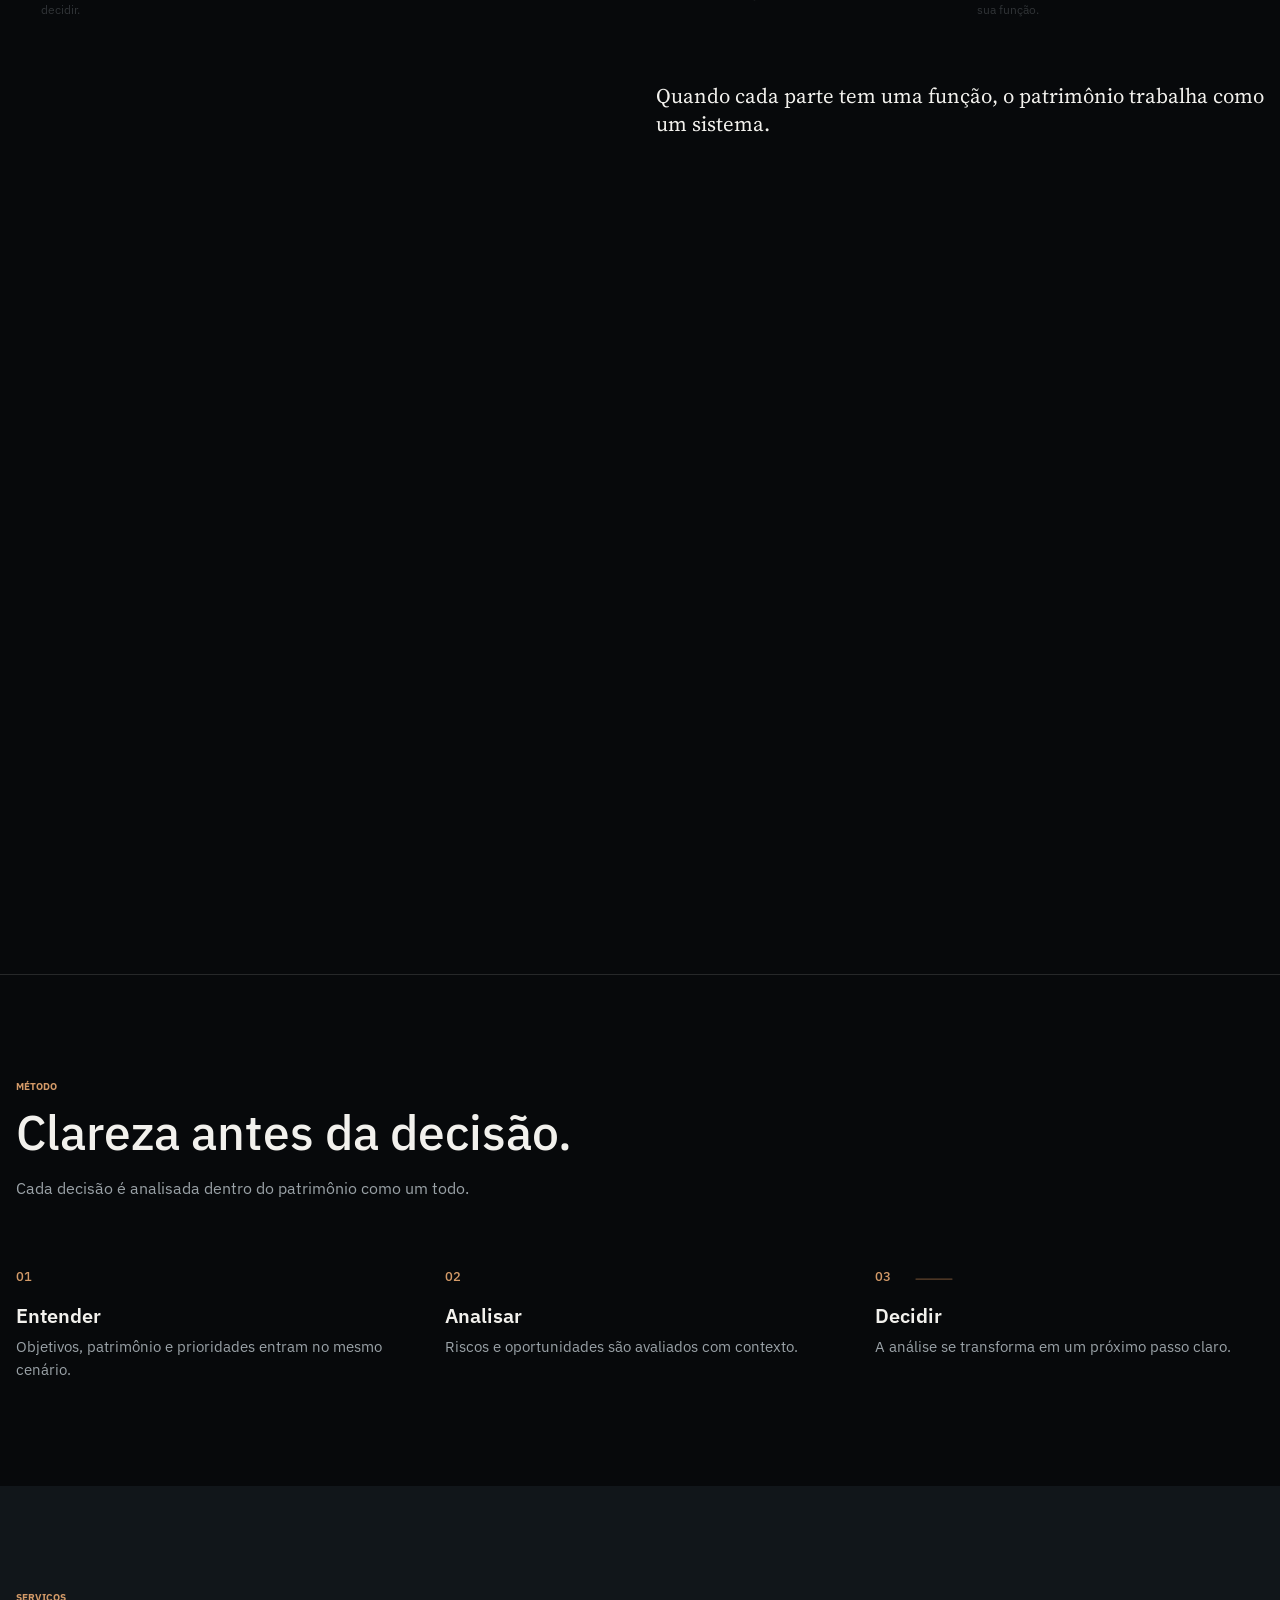
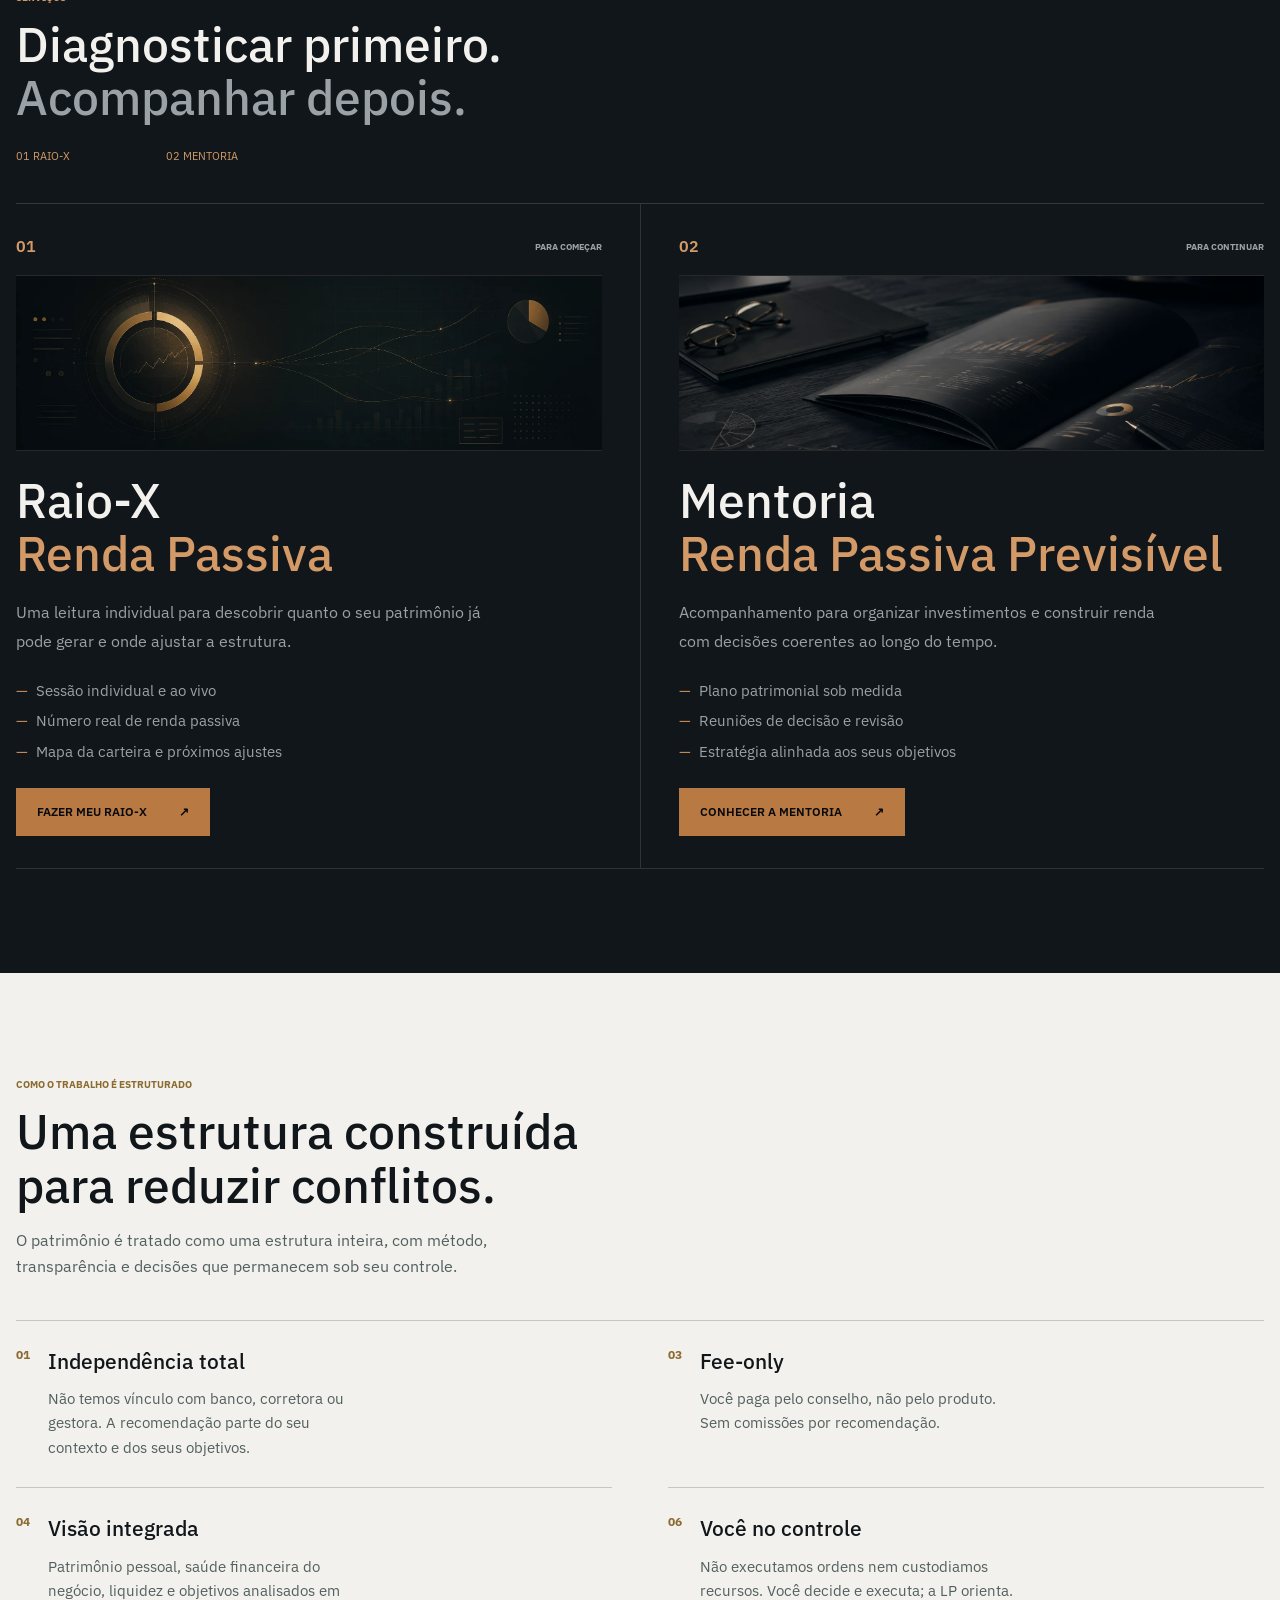
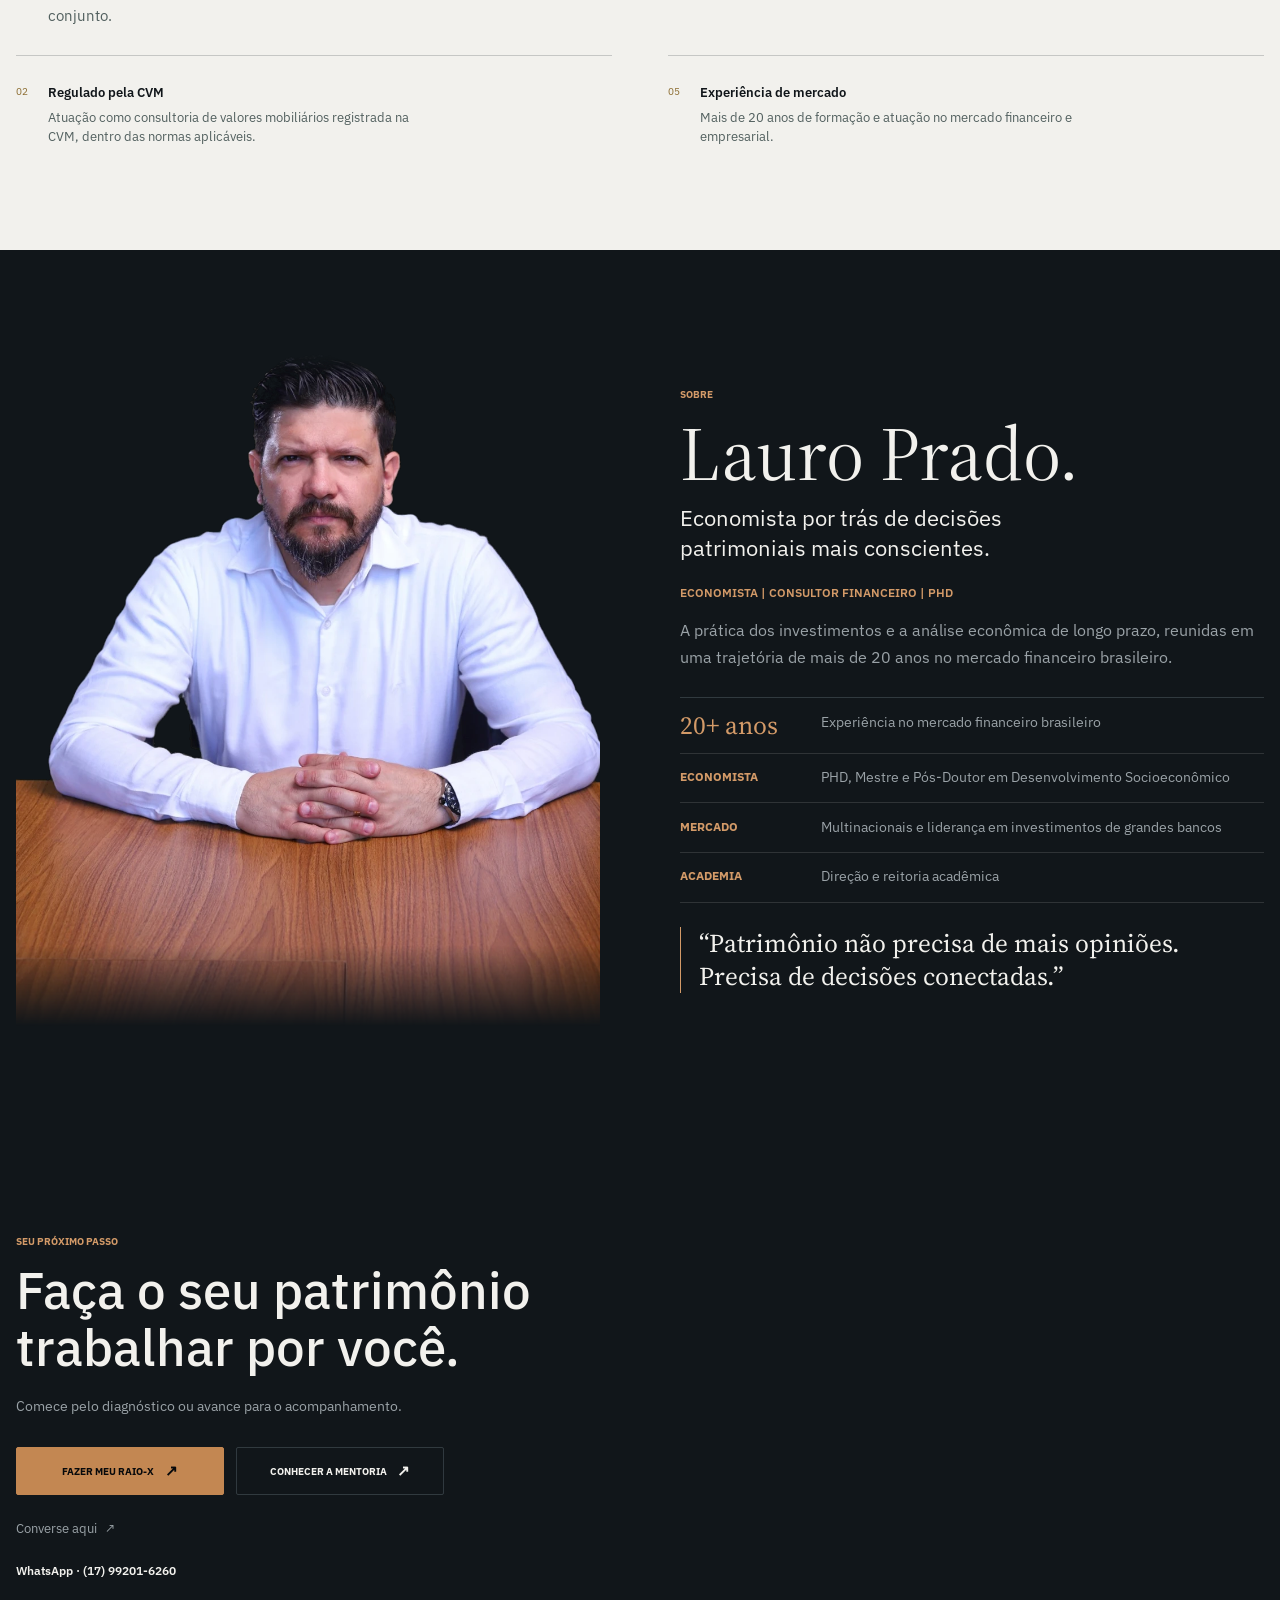
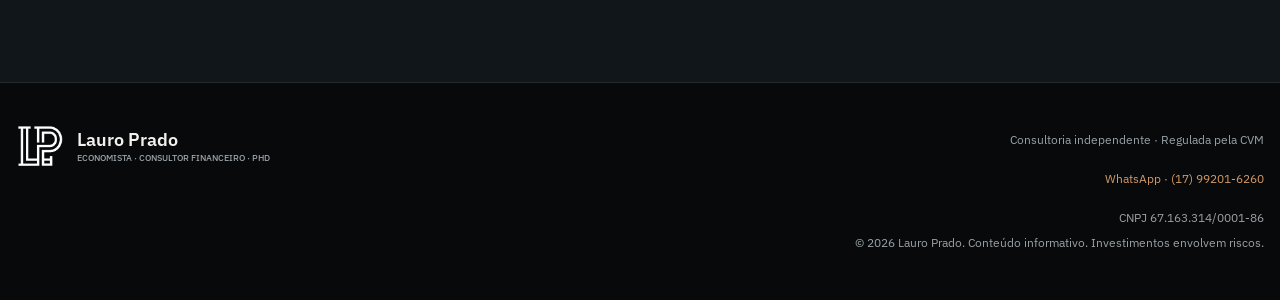
==== commit 7d53d684: "Publish refined editorial layout and wealth motion" ====
--- a/index.html
+++ b/index.html
@@ -1 +1 @@
-<!DOCTYPE html><html lang="pt-BR"><head><meta charset="UTF-8"><meta name="viewport" content="width=device-width"><meta name="theme-color" content="#07090B"><meta name="referrer" content="strict-origin-when-cross-origin"><meta name="description" content="Estratégia independente para organizar investimentos e transformar patrimônio em renda passiva previsível."><meta property="og:title" content="Lauro Prado | Invista melhor. Fortaleça seu patrimônio."><meta property="og:description" content="Organize seus investimentos, reduza decisões no escuro e busque crescimento patrimonial com estratégia."><meta property="og:image" content="/og.png"><title>Lauro Prado | Invista melhor. Fortaleça seu patrimônio.</title><link rel="stylesheet" href="/assets/index.CqIK7qcT.css"></head><body><header class="site-header"><a class="brand" href="#inicio" aria-label="Lauro Prado, início"><span class="brand-mark"><img src="/logo-mark-transparent.png" alt=""></span><span class="brand-name"><strong>Lauro Prado</strong><small>Economista · Consultor financeiro · PHD</small></span></a><nav class="desktop-nav" aria-label="Navegação principal"><a href="#metodo">Método</a><a href="#solucoes">Serviços</a><a href="#sobre">Sobre</a></nav><a class="header-cta" href="https://wa.me/5517992016260?text=Ol%C3%A1%2C%20Lauro.%20Gostaria%20de%20conversar%20sobre%20meu%20patrim%C3%B4nio." target="_blank" rel="noopener noreferrer">Converse aqui <span aria-hidden="true">↗︎</span></a><button class="menu-button" type="button" aria-label="Abrir menu" aria-expanded="false"><span></span><span></span></button><nav class="mobile-menu" aria-label="Menu mobile"><a href="#metodo">Método</a><a href="#solucoes">Serviços</a><a href="#sobre">Sobre</a><a class="header-cta" href="https://wa.me/5517992016260?text=Ol%C3%A1%2C%20Lauro.%20Gostaria%20de%20conversar%20sobre%20meu%20patrim%C3%B4nio." target="_blank" rel="noopener noreferrer">Converse aqui <span aria-hidden="true">↗︎</span></a></nav></header><main><section id="inicio" class="hero"><div class="hero-market" aria-hidden="true"><img src="/market-candles-hero.webp" alt="" width="1024" height="1400"></div><div class="hero-intelligence" aria-hidden="true"><span data-market="IBOV">IBOV</span><span data-market="IPCA">IPCA</span><span data-market="CDI">CDI</span><span data-market="S&P 500">S&amp;P 500</span></div><svg class="decision-line decision-line-hero" viewBox="0 0 1000 240" preserveAspectRatio="none" aria-hidden="true"><path class="decision-path" d="M0 128 C68 32 126 221 204 102 S332 36 402 144 S526 198 592 116 S704 70 772 104 S886 86 1000 72"></path></svg><div class="hero-copy"><p class="hero-regulatory"><span><strong>Consultoria independente · Regulada pela CVM</strong><small>Sem vínculo com banco</small></span></p><p class="eyebrow hero-eyebrow">Investimentos <i></i> Estratégia patrimonial</p><h1><span class="hero-title-line">Invista melhor.</span><span class="hero-title-line">Fortaleça seu</span><span class="hero-title-line"><em>patrimônio.</em></span></h1><p class="hero-lead">Estratégia patrimonial guiada por economia, método e independência.</p><div class="hero-actions"><a class="button button-gold" href="https://wa.me/5517992016260?text=Ol%C3%A1%2C%20Lauro.%20Gostaria%20de%20conversar%20sobre%20meu%20patrim%C3%B4nio." target="_blank" rel="noopener noreferrer">Converse aqui <span aria-hidden="true">↗︎</span></a><a class="button button-ghost" href="#metodo">Conhecer o método <span aria-hidden="true">↓</span></a></div></div><div class="hero-person"><picture><source media="(max-width: 719px)" srcset="/consultor-terno-final-560.webp"><img src="/consultor-terno-final-960.webp" alt="Lauro Prado, economista e estrategista patrimonial" width="960" height="1440" fetchpriority="high"></picture></div></section><section id="credenciais" class="authority-strip" aria-label="Credenciais de Lauro Prado"><div data-reveal><strong>Economista</strong><span>análise aplicada ao patrimônio</span></div><div data-reveal><strong>PhD</strong><span>profundidade acadêmica</span></div><div data-reveal><strong>20+ anos</strong><span>de experiência de mercado</span></div></section><section class="wealth-flow" aria-labelledby="wealth-flow-title"><div class="wealth-flow-sticky"><div class="wealth-flow-inner"><div class="wealth-copy"><p class="eyebrow">Patrimônio em movimento</p><h2 id="wealth-flow-title">Organização transforma partes isoladas em <em>estratégia patrimonial.</em></h2></div><div class="wealth-system" aria-label="Liquidez, proteção, crescimento e renda conectados em um sistema patrimonial"><svg class="wealth-diagram wealth-diagram-desktop" viewBox="0 0 1000 300" preserveAspectRatio="none" aria-hidden="true"><path class="wealth-evolution" d="M68 252 C150 246 208 258 278 228 S402 212 468 220 S594 182 650 188 S760 142 822 150 S914 98 964 108"></path><path class="wealth-segment wealth-segment-1" d="M120 175 C192 175 224 92 310 92"></path><path class="wealth-segment wealth-segment-2" d="M392 92 C486 92 506 202 602 202"></path><path class="wealth-segment wealth-segment-3" d="M690 202 C780 202 792 92 880 92"></path></svg><svg class="wealth-diagram wealth-diagram-mobile" viewBox="0 0 320 600" preserveAspectRatio="none" aria-hidden="true"><path class="wealth-evolution" d="M218 570 C242 514 214 470 250 420 S222 326 258 282 S238 190 272 142 S258 74 292 32"></path><path class="wealth-segment wealth-segment-1" d="M24 55 C24 112 38 160 24 217"></path><path class="wealth-segment wealth-segment-2" d="M24 217 C24 274 10 322 24 379"></path><path class="wealth-segment wealth-segment-3" d="M24 379 C24 436 38 484 24 541"></path></svg><ol class="wealth-nodes"><li class="wealth-node node-liquidez" data-wealth-node="liquidez"><span>01</span><strong>Liquidez</strong><small>Disponibilidade para decidir.</small></li><li class="wealth-node node-protecao" data-wealth-node="protecao"><span>02</span><strong>Proteção</strong><small>Estrutura para preservar.</small></li><li class="wealth-node node-crescimento" data-wealth-node="crescimento"><span>03</span><strong>Crescimento</strong><small>Capital com direção.</small></li><li class="wealth-node node-renda" data-wealth-node="renda"><span>04</span><strong>Renda</strong><small>Patrimônio cumprindo sua função.</small></li></ol></div><p class="wealth-conclusion">Quando cada parte tem uma função, o patrimônio trabalha como um sistema.</p></div></div></section><section id="metodo" class="method section-dark"><div class="method-layout"><div class="section-heading" data-reveal><p class="eyebrow">Método</p><h2>Clareza antes da decisão.</h2><p>Cada decisão é analisada dentro do patrimônio como um todo.</p></div><div class="steps-list"><svg class="decision-line decision-line-method method-line-desktop" viewBox="0 0 900 30" preserveAspectRatio="none" aria-hidden="true"><path class="decision-path" d="M0 15 H900"></path></svg><svg class="decision-line decision-line-method method-line-mobile" viewBox="0 0 120 460" preserveAspectRatio="none" aria-hidden="true"><path class="decision-path" d="M24 0 C102 70 18 136 72 214 S28 330 58 460"></path></svg><article class="step" data-reveal><span>01</span><div><h3>Entender</h3><p>Objetivos, patrimônio e prioridades entram no mesmo cenário.</p></div></article><article class="step" data-reveal><span>02</span><div><h3>Analisar</h3><p>Riscos e oportunidades são avaliados com contexto.</p></div></article><article class="step" data-reveal><span>03</span><div><h3>Decidir</h3><p>A análise se transforma em um próximo passo claro.</p></div></article></div></div></section><section id="solucoes" class="solutions section-light"><div class="section-heading" data-reveal><p class="eyebrow">Serviços</p><h2>Do diagnóstico ao acompanhamento.</h2></div><div class="offer-grid"><article class="offer offer-featured" data-reveal><div class="offer-top"><span class="offer-index">01</span><span class="offer-tag">Para começar</span></div><div class="offer-visual offer-visual-raiox"><img src="/raio-x-renda-passiva.webp" alt="Visualização patrimonial do Raio-X Renda Passiva" width="1800" height="600" loading="lazy"></div><h3>Raio-X<br><em>Renda Passiva</em></h3><p>Uma leitura individual para descobrir quanto o seu patrimônio já pode gerar e onde ajustar a estrutura.</p><ul class="offer-points"><li>Sessão individual e ao vivo</li><li>Número real de renda passiva</li><li>Mapa da carteira e próximos ajustes</li></ul><a class="product-button" href="https://raio-x.lauroprado.com.br/">Fazer meu Raio-X <span aria-hidden="true">↗︎</span></a></article><article class="offer offer-consulting" data-reveal><div class="offer-top"><span class="offer-index">02</span><span class="offer-tag">Para continuar</span></div><div class="offer-visual offer-visual-mentoria"><img src="/mentoria-renda-previsivel.webp" alt="Relatório de investimentos aberto sobre uma mesa de trabalho" width="1680" height="972" loading="lazy"></div><h3>Mentoria<br><em>Renda Passiva Previsível</em></h3><p>Acompanhamento para organizar investimentos e construir renda com decisões coerentes ao longo do tempo.</p><ul class="offer-points"><li>Plano patrimonial sob medida</li><li>Reuniões de decisão e revisão</li><li>Estratégia alinhada aos seus objetivos</li></ul><a class="product-button" href="https://www.lauroprado.com.br/reuniao">Conhecer a mentoria <span aria-hidden="true">↗︎</span></a></article></div></section><section id="diferenciais" class="differentials section-light"><div class="section-heading" data-reveal><p class="eyebrow">Como o trabalho é estruturado</p><h2>Uma estrutura construída para reduzir conflitos.</h2><p>O patrimônio é tratado como uma estrutura inteira, com método, transparência e decisões que permanecem sob seu controle.</p></div><div class="differential-grid"><article data-reveal><span>01</span><h3>Independência total</h3><p>Não temos vínculo com banco, corretora ou gestora. A recomendação parte do seu contexto e dos seus objetivos.</p></article><article data-reveal><span>02</span><h3>Regulado pela CVM</h3><p>Atuação como consultoria de valores mobiliários registrada na CVM, dentro das normas aplicáveis.</p></article><article data-reveal><span>03</span><h3>Fee-only</h3><p>Você paga pelo conselho, não pelo produto. Sem comissões por recomendação.</p></article><article data-reveal><span>04</span><h3>Visão integrada</h3><p>Patrimônio pessoal, saúde financeira do negócio, liquidez e objetivos analisados em conjunto.</p></article><article data-reveal><span>05</span><h3>Experiência de mercado</h3><p>Mais de 20 anos de formação e atuação no mercado financeiro e empresarial.</p></article><article data-reveal><span>06</span><h3>Você no controle</h3><p>Não executamos ordens nem custodiamos recursos. Você decide e executa; a LP orienta.</p></article></div></section><section id="sobre" class="about section-light"><div class="about-photo" data-reveal><picture><source media="(max-width: 719px)" srcset="/consultor-mesa-720.webp"><img src="/consultor-mesa-1200.webp" alt="Lauro Prado sentado à mesa" width="1200" height="1188" loading="lazy"></picture></div><div class="about-copy" data-reveal><p class="eyebrow">Sobre</p><h2>Lauro Prado.</h2><p class="about-kicker">Economista por trás de decisões patrimoniais mais conscientes.</p><p class="about-role">Economista | Consultor financeiro | PHD</p><p class="about-intro">O Dr. Lauro Prado não é apenas mais um consultor financeiro. É economista com PHD, Mestre e Pós-Doutor em Desenvolvimento Socioeconômico, com mais de 20 anos nos bastidores do mercado financeiro brasileiro.</p><p class="about-intro">Passou por multinacionais, liderou áreas de investimento de grandes bancos e chegou ao topo do setor educacional como diretor e reitor acadêmico.</p><p class="about-emphasis">Conhece o dinheiro por dentro: como funciona, como cresce e, principalmente, como pode gerar liberdade.</p><blockquote>“Patrimônio não precisa de mais opiniões. Precisa de decisões conectadas.”</blockquote><dl class="about-facts"><div><dt>Mercado</dt><dd>Passagem por multinacionais e liderança em áreas de investimentos de grandes bancos</dd></div><div><dt>Academia</dt><dd>Experiência como diretor e reitor acadêmico</dd></div></dl></div></section><section class="final-cta"><svg class="decision-line decision-line-final" viewBox="0 0 1000 160" preserveAspectRatio="none" aria-hidden="true"><path class="decision-path" d="M0 104 C138 78 236 116 342 92 S558 84 674 78 S862 69 1000 64"></path></svg><div data-reveal><p class="eyebrow">O próximo passo é uma conversa</p><h2>Faça o seu patrimônio trabalhar por você.</h2><p>Converse diretamente com Lauro Prado e entenda qual caminho faz sentido para o seu momento.</p><a class="button button-gold" href="https://wa.me/5517992016260?text=Ol%C3%A1%2C%20Lauro.%20Gostaria%20de%20conversar%20sobre%20meu%20patrim%C3%B4nio." target="_blank" rel="noopener noreferrer">Converse aqui <span aria-hidden="true">↗︎</span></a><span class="cta-phone">WhatsApp · (17) 99201-6260</span></div></section></main><footer class="site-footer"><a class="brand" href="#inicio"><span class="brand-mark"><img src="/logo-mark-transparent.png" alt=""></span><span class="brand-name"><strong>Lauro Prado</strong><small>Economista · Consultor financeiro · PHD</small></span></a><div class="footer-legal"><p>Consultoria independente · Regulada pela CVM</p><a href="tel:+5517992016260">WhatsApp · (17) 99201-6260</a><small>CNPJ 67.163.314/0001-86</small><small>© 2026 Lauro Prado. Conteúdo informativo. Investimentos envolvem riscos.</small></div></footer><script type="module" src="/assets/index.astro_astro_type_script_index_0_lang.Cn1Ocgmd.js"></script></body></html>+<!DOCTYPE html><html lang="pt-BR"><head><meta charset="UTF-8"><meta name="viewport" content="width=device-width"><meta name="theme-color" content="#07090B"><meta name="referrer" content="strict-origin-when-cross-origin"><meta name="description" content="Estratégia independente para organizar investimentos e transformar patrimônio em renda passiva previsível."><meta property="og:title" content="Lauro Prado | Invista melhor. Fortaleça seu patrimônio."><meta property="og:description" content="Organize seus investimentos, reduza decisões no escuro e busque crescimento patrimonial com estratégia."><meta property="og:image" content="/og.png"><link rel="preconnect" href="https://fonts.googleapis.com"><link rel="preconnect" href="https://fonts.gstatic.com" crossorigin><link rel="stylesheet" href="https://fonts.googleapis.com/css2?family=IBM+Plex+Sans:wght@400;500;600;700&family=Source+Serif+4:opsz,wght@8..60,400;8..60,500;8..60,600&display=swap"><title>Lauro Prado | Invista melhor. Fortaleça seu patrimônio.</title><link rel="stylesheet" href="/assets/index.Ck4F5_87.css"></head><body><header class="site-header"><a class="brand" href="#inicio" aria-label="Lauro Prado, início"><span class="brand-mark"><img src="/logo-mark-transparent.png" alt=""></span><span class="brand-name"><strong>Lauro Prado</strong><small>Economista · Consultor financeiro · PHD</small></span></a><nav class="desktop-nav" aria-label="Navegação principal"><a href="#metodo">Método</a><a href="#solucoes">Serviços</a><a href="#sobre">Sobre</a></nav><a class="header-cta" href="https://wa.me/5517992016260?text=Ol%C3%A1%2C%20Lauro.%20Gostaria%20de%20conversar%20sobre%20meu%20patrim%C3%B4nio." target="_blank" rel="noopener noreferrer">Converse aqui <span aria-hidden="true">↗︎</span></a><button class="menu-button" type="button" aria-label="Abrir menu" aria-controls="mobile-menu" aria-expanded="false"><span></span><span></span></button><nav id="mobile-menu" class="mobile-menu" aria-label="Menu mobile"><a href="#metodo">Método</a><a href="#solucoes">Serviços</a><a href="#sobre">Sobre</a><a class="header-cta" href="https://wa.me/5517992016260?text=Ol%C3%A1%2C%20Lauro.%20Gostaria%20de%20conversar%20sobre%20meu%20patrim%C3%B4nio." target="_blank" rel="noopener noreferrer">Converse aqui <span aria-hidden="true">↗︎</span></a></nav></header><main><section id="inicio" class="hero"><div class="hero-market" aria-hidden="true"><img src="/market-candles-hero.webp" alt="" width="1024" height="1400"></div><div class="hero-intelligence economic-intelligence-layer" aria-hidden="true"><span data-market="IBOV">IBOV</span><span data-market="IPCA">IPCA</span><span data-market="CDI">CDI</span><span data-market="S&P 500">S&amp;P 500</span><span data-market="SELIC">SELIC</span><svg class="economic-contours" viewBox="0 0 600 600" preserveAspectRatio="none"><path d="M40 180 H530 M90 420 H560 M160 80 V510 M420 60 V540"></path><path class="economic-curve" d="M30 380 C110 350 130 402 210 326 S310 312 375 254 S470 268 568 214"></path><circle cx="210" cy="326" r="3"></circle><circle cx="375" cy="254" r="3"></circle></svg></div><svg class="decision-line decision-line-hero" viewBox="0 0 1000 240" preserveAspectRatio="none" aria-hidden="true"><path class="decision-path" d="M0 128 C68 32 126 221 204 102 S332 36 402 144 S526 198 592 116 S704 70 772 104 S886 86 1000 72"></path></svg><div class="hero-copy"><p class="hero-regulatory"><span><strong>Consultoria independente · Regulada pela CVM</strong><small>Sem vínculo com banco</small></span></p><p class="eyebrow hero-eyebrow">Investimentos <i></i> Estratégia patrimonial</p><h1><span class="hero-title-line">Invista melhor.</span><span class="hero-title-line">Fortaleça seu</span><span class="hero-title-line"><em>patrimônio.</em></span></h1><p class="hero-lead">Estratégia patrimonial guiada por economia, método e independência.</p><div class="hero-actions"><a class="button button-gold" href="https://wa.me/5517992016260?text=Ol%C3%A1%2C%20Lauro.%20Gostaria%20de%20conversar%20sobre%20meu%20patrim%C3%B4nio." target="_blank" rel="noopener noreferrer">Converse aqui <span aria-hidden="true">↗︎</span></a><a class="button button-ghost" href="#metodo">Conhecer o método <span aria-hidden="true">↓</span></a></div></div><div class="hero-person"><picture><source media="(max-width: 719px)" srcset="/consultor-terno-final-560.webp"><img src="/consultor-terno-final-960.webp" alt="Lauro Prado, economista e estrategista patrimonial" width="960" height="1440" fetchpriority="high"></picture></div></section><section id="credenciais" class="authority-strip" aria-label="Credenciais de Lauro Prado"><div data-reveal><strong>Economista</strong><span>análise aplicada ao patrimônio</span></div><div data-reveal><strong>PhD</strong><span>profundidade acadêmica</span></div><div data-reveal><strong>20+ anos</strong><span>de experiência de mercado</span></div></section><section class="wealth-flow" aria-labelledby="wealth-flow-title"><div class="wealth-flow-sticky"><div class="wealth-flow-inner"><div class="wealth-copy"><p class="eyebrow">Patrimônio em movimento</p><h2 id="wealth-flow-title">Organização transforma partes isoladas em <em>estratégia patrimonial.</em></h2></div><div class="wealth-system" aria-label="Liquidez, proteção, crescimento e renda conectados em um sistema patrimonial"><svg class="wealth-diagram wealth-diagram-desktop" viewBox="0 0 1000 300" preserveAspectRatio="none" aria-hidden="true"><path class="wealth-guide" d="M70 150 H930 M70 220 H930"></path><path class="wealth-evolution" d="M20 66 C110 56 174 72 248 45 S366 38 438 43 S548 26 610 31 S732 14 796 19 S914 4 974 9"></path><path class="wealth-segment wealth-segment-1" d="M20 160 C100 160 180 132 270 160"></path><path class="wealth-segment wealth-segment-2" d="M270 160 C358 160 430 186 520 160"></path><path class="wealth-segment wealth-segment-3" d="M520 160 C610 160 680 132 770 160"></path></svg><svg class="wealth-diagram wealth-diagram-mobile" viewBox="0 0 320 600" preserveAspectRatio="none" aria-hidden="true"><path class="wealth-guide" d="M24 55 V541"></path><path class="wealth-evolution" d="M232 590 C246 534 226 480 250 428 S236 336 256 290 S244 210 263 150 S254 86 272 28"></path><path class="wealth-segment wealth-segment-1" d="M24 55 C24 112 38 160 24 217"></path><path class="wealth-segment wealth-segment-2" d="M24 217 C24 274 10 322 24 379"></path><path class="wealth-segment wealth-segment-3" d="M24 379 C24 436 38 484 24 541"></path></svg><ol class="wealth-nodes"><li class="wealth-node node-liquidez" data-wealth-node="liquidez"><span>01</span><strong>Liquidez</strong><small>Disponibilidade para decidir.</small><svg class="wealth-symbol" viewBox="0 0 60 44" aria-hidden="true"><path d="M6 10 H50 M6 22 H40 M6 34 H46"></path><circle cx="50" cy="10" r="2"></circle><circle cx="40" cy="22" r="2"></circle><circle cx="46" cy="34" r="2"></circle></svg></li><li class="wealth-node node-protecao" data-wealth-node="protecao"><span>02</span><strong>Proteção</strong><small>Estrutura para preservar.</small><svg class="wealth-symbol" viewBox="0 0 60 44" aria-hidden="true"><path d="M10 34 V20 A20 16 0 0 1 50 20 V34 M20 34 V22 A10 8 0 0 1 40 22 V34"></path><path d="M6 38 H54"></path></svg></li><li class="wealth-node node-crescimento" data-wealth-node="crescimento"><span>03</span><strong>Crescimento</strong><small>Capital com direção.</small><svg class="wealth-symbol" viewBox="0 0 60 44" aria-hidden="true"><path d="M5 36 H55 M8 31 C16 28 20 32 28 23 S40 25 52 11"></path><path d="M8 28 V36 M28 23 V36 M52 11 V36"></path></svg></li><li class="wealth-node node-renda" data-wealth-node="renda"><span>04</span><strong>Renda</strong><small>Patrimônio cumprindo sua função.</small><svg class="wealth-symbol" viewBox="0 0 60 44" aria-hidden="true"><path d="M5 8 H55 M10 18 V34 M23 18 V34 M37 18 V34 M50 18 V34 M7 34 H13 M20 34 H26 M34 34 H40 M47 34 H53"></path></svg></li></ol></div><p class="wealth-conclusion">Quando cada parte tem uma função, o patrimônio trabalha como um sistema.</p></div></div></section><section id="metodo" class="method section-dark"><div class="method-layout"><div class="section-heading" data-reveal><p class="eyebrow">Método</p><h2>Clareza antes da decisão.</h2><p>Cada decisão é analisada dentro do patrimônio como um todo.</p></div><div class="steps-list"><svg class="decision-line decision-line-method method-line-desktop" viewBox="0 0 900 30" preserveAspectRatio="none" aria-hidden="true"><path class="decision-path" d="M0 15 H900"></path></svg><svg class="decision-line decision-line-method method-line-mobile" viewBox="0 0 24 460" preserveAspectRatio="none" aria-hidden="true"><path class="decision-path" d="M12 0 V460"></path></svg><article class="step" data-reveal><span>01</span><div><h3>Entender</h3><p>Objetivos, patrimônio e prioridades entram no mesmo cenário.</p></div></article><article class="step" data-reveal><span>02</span><div><h3>Analisar</h3><p>Riscos e oportunidades são avaliados com contexto.</p></div></article><article class="step" data-reveal><span>03</span><div><h3>Decidir</h3><p>A análise se transforma em um próximo passo claro.</p></div></article></div></div></section><section id="solucoes" class="solutions section-light"><div class="section-heading" data-reveal><p class="eyebrow">Serviços</p><h2 class="service-transition"><span>Diagnosticar primeiro.</span><span>Acompanhar depois.</span></h2><div class="service-journey" aria-label="Do Raio-X à mentoria"><span>01 Raio-X</span><i aria-hidden="true"></i><span>02 Mentoria</span></div></div><div class="offer-grid"><article class="offer offer-featured" data-reveal><div class="offer-top"><span class="offer-index">01</span><span class="offer-tag">Para começar</span></div><div class="offer-visual offer-visual-raiox"><img src="/raio-x-renda-passiva.webp" alt="Visualização patrimonial do Raio-X Renda Passiva" width="1800" height="600" loading="lazy"></div><h3>Raio-X<br><em>Renda Passiva</em></h3><p>Uma leitura individual para descobrir quanto o seu patrimônio já pode gerar e onde ajustar a estrutura.</p><ul class="offer-points"><li>Sessão individual e ao vivo</li><li>Número real de renda passiva</li><li>Mapa da carteira e próximos ajustes</li></ul><a class="product-button" href="https://raio-x.lauroprado.com.br/">Fazer meu Raio-X <span aria-hidden="true">↗︎</span></a></article><article class="offer offer-consulting" data-reveal><div class="offer-top"><span class="offer-index">02</span><span class="offer-tag">Para continuar</span></div><div class="offer-visual offer-visual-mentoria"><img src="/mentoria-renda-previsivel.webp" alt="Relatório de investimentos aberto sobre uma mesa de trabalho" width="1680" height="972" loading="lazy"></div><h3>Mentoria<br><em>Renda Passiva Previsível</em></h3><p>Acompanhamento para organizar investimentos e construir renda com decisões coerentes ao longo do tempo.</p><ul class="offer-points"><li>Plano patrimonial sob medida</li><li>Reuniões de decisão e revisão</li><li>Estratégia alinhada aos seus objetivos</li></ul><a class="product-button" href="https://www.lauroprado.com.br/reuniao">Conhecer a mentoria <span aria-hidden="true">↗︎</span></a></article></div></section><section id="diferenciais" class="differentials section-light"><div class="section-heading" data-reveal><p class="eyebrow">Como o trabalho é estruturado</p><h2>Uma estrutura construída para reduzir conflitos.</h2><p>O patrimônio é tratado como uma estrutura inteira, com método, transparência e decisões que permanecem sob seu controle.</p></div><div class="differential-grid"><article data-reveal><span>01</span><h3>Independência total</h3><p>Não temos vínculo com banco, corretora ou gestora. A recomendação parte do seu contexto e dos seus objetivos.</p></article><article data-reveal><span>03</span><h3>Fee-only</h3><p>Você paga pelo conselho, não pelo produto. Sem comissões por recomendação.</p></article><article data-reveal><span>04</span><h3>Visão integrada</h3><p>Patrimônio pessoal, saúde financeira do negócio, liquidez e objetivos analisados em conjunto.</p></article><article data-reveal><span>06</span><h3>Você no controle</h3><p>Não executamos ordens nem custodiamos recursos. Você decide e executa; a LP orienta.</p></article></div><div class="trust-notes"><article data-reveal><span>02</span><h3>Regulado pela CVM</h3><p>Atuação como consultoria de valores mobiliários registrada na CVM, dentro das normas aplicáveis.</p></article><article data-reveal><span>05</span><h3>Experiência de mercado</h3><p>Mais de 20 anos de formação e atuação no mercado financeiro e empresarial.</p></article></div></section><section id="sobre" class="about section-light"><div class="about-photo" data-reveal><picture><source media="(max-width: 719px)" srcset="/consultor-mesa-720.webp"><img src="/consultor-mesa-1200.webp" alt="Lauro Prado sentado à mesa" width="1200" height="1188" loading="lazy"></picture></div><div class="about-copy" data-reveal><p class="eyebrow">Sobre</p><h2>Lauro Prado.</h2><p class="about-kicker">Economista por trás de decisões patrimoniais mais conscientes.</p><p class="about-role">Economista | Consultor financeiro | PHD</p><p class="about-intro">A prática dos investimentos e a análise econômica de longo prazo, reunidas em uma trajetória de mais de 20 anos no mercado financeiro brasileiro.</p><dl class="about-facts"><div><dt>20+ anos</dt><dd>Experiência no mercado financeiro brasileiro</dd></div><div><dt>Economista</dt><dd>PHD, Mestre e Pós-Doutor em Desenvolvimento Socioeconômico</dd></div><div><dt>Mercado</dt><dd>Multinacionais e liderança em investimentos de grandes bancos</dd></div><div><dt>Academia</dt><dd>Direção e reitoria acadêmica</dd></div></dl><blockquote>“Patrimônio não precisa de mais opiniões. Precisa de decisões conectadas.”</blockquote></div></section><section class="final-cta"><svg class="decision-line decision-line-final" viewBox="0 0 1000 160" preserveAspectRatio="none" aria-hidden="true"><path class="decision-path" d="M0 104 C138 78 236 116 342 92 S558 84 674 78 S862 69 1000 64"></path></svg><div data-reveal><p class="eyebrow">Seu próximo passo</p><h2>Faça o seu patrimônio trabalhar por você.</h2><p>Comece pelo diagnóstico ou avance para o acompanhamento.</p><div class="final-routes"><a class="button button-gold" href="https://raio-x.lauroprado.com.br/">Fazer meu Raio-X <span aria-hidden="true">↗︎</span></a><a class="button button-ghost" href="https://www.lauroprado.com.br/reuniao">Conhecer a mentoria <span aria-hidden="true">↗︎</span></a></div><a class="cta-contact" href="https://wa.me/5517992016260?text=Ol%C3%A1%2C%20Lauro.%20Gostaria%20de%20conversar%20sobre%20meu%20patrim%C3%B4nio." target="_blank" rel="noopener noreferrer">Converse aqui <span aria-hidden="true">↗︎</span></a><span class="cta-phone">WhatsApp · (17) 99201-6260</span></div></section></main><footer class="site-footer"><a class="brand" href="#inicio"><span class="brand-mark"><img src="/logo-mark-transparent.png" alt=""></span><span class="brand-name"><strong>Lauro Prado</strong><small>Economista · Consultor financeiro · PHD</small></span></a><div class="footer-legal"><p>Consultoria independente · Regulada pela CVM</p><a href="tel:+5517992016260">WhatsApp · (17) 99201-6260</a><small>CNPJ 67.163.314/0001-86</small><small>© 2026 Lauro Prado. Conteúdo informativo. Investimentos envolvem riscos.</small></div></footer><script type="module" src="/assets/index.astro_astro_type_script_index_0_lang.7H8ovgDv.js"></script></body></html>
--- a/assets/index.Ck4F5_87.css
+++ b/assets/index.Ck4F5_87.css
@@ -0,0 +1 @@
+:root{--navy:#07090b;--surface:#11161a;--surface-strong:#11161a;--ink:#f2f1ed;--steel:#5e6b73;--muted:#9aa2a7;--paper:#f2f1ed;--paper-ink:#11161a;--accent:#c38752;--accent-strong:#d39a68;--brass:#b87943;--gold:var(--accent);--gold-soft:var(--accent-strong);--line:#5e6b736b;--line-soft:#f2f1ed21;--sans:"IBM Plex Sans", Arial, sans-serif;--display:"Source Serif 4", Georgia, serif}*{box-sizing:border-box}html{scroll-behavior:smooth;background:var(--navy)}body{background:var(--navy);min-width:0;color:var(--ink);font-family:var(--sans);-webkit-font-smoothing:antialiased;margin:0;overflow-x:hidden}a{color:inherit;text-decoration:none}button{font:inherit}img{max-width:100%;display:block}section[id]{scroll-margin-top:5.2rem}[data-reveal]{opacity:1}a:focus-visible,button:focus-visible{outline:2px solid var(--accent-strong);outline-offset:4px}.site-header{z-index:30;background:0 0;border-bottom:1px solid #0000;grid-template-columns:1fr auto;align-items:center;width:100%;min-height:4.5rem;padding:0 max(.85rem,50% - 39rem);transition:background .24s,border-color .24s,backdrop-filter .24s;display:grid;position:fixed;top:0;left:0}.site-header.is-scrolled{border-color:var(--line-soft);backdrop-filter:blur(10px);background:#07090bf0}.brand{align-items:center;gap:.78rem;width:max-content;display:inline-flex}.brand-mark{flex:none;place-items:center;width:3.05rem;height:3.05rem;display:grid;overflow:hidden}.brand-mark img{object-fit:contain;width:100%;height:100%}.brand-name strong{color:var(--ink);letter-spacing:0;font-size:1.15rem;font-weight:600;line-height:1;display:block}.brand-name small{color:var(--muted);letter-spacing:0;text-transform:uppercase;white-space:nowrap;margin-top:.28rem;font-size:.57rem;font-weight:500;line-height:1.15;display:block}.desktop-nav,.site-header>.header-cta{display:none}.desktop-nav a{color:#f2f0e9ad;font-size:.72rem;transition:color .2s}.desktop-nav a:hover{color:var(--ink)}.menu-button{border:1px solid var(--line);width:2.75rem;height:2.75rem;color:var(--gold-soft);background:#11161a94;border-radius:2px;place-content:center;gap:.36rem;display:grid}.menu-button span{background:currentColor;width:1.1rem;height:1px;display:block}.mobile-menu{border-bottom:1px solid var(--line);background:#07090bfa;padding:.55rem .85rem .85rem;display:none;position:absolute;top:100%;left:0;right:0}.mobile-menu.is-open{display:grid}.mobile-menu a:not(.header-cta){border-bottom:1px solid var(--line-soft);color:var(--ink);padding:.85rem 0;font-size:.82rem}.header-cta,.button{border:1px solid var(--accent);letter-spacing:0;text-transform:uppercase;border-radius:2px;justify-content:center;align-items:center;gap:.65rem;min-height:3rem;padding:0 1rem;font-size:.65rem;font-weight:700;transition:color .18s,background .18s,transform .18s;display:inline-flex}.header-cta:hover,.button:hover{transform:translateY(-1px)}.button-gold,.header-cta{background:var(--accent);color:var(--navy);box-shadow:none}.button-gold:hover,.header-cta:hover{background:var(--accent-strong)}.button-ghost{border-color:var(--line);color:var(--ink);background:0 0}.button-ghost:hover{border-color:var(--gold)}.button span,.header-cta span,.product-button span,.text-link span{font-variant-emoji:text;font-family:Arial,sans-serif}.button span,.header-cta span{font-size:.95rem}.eyebrow{color:var(--accent-strong);letter-spacing:0;text-transform:uppercase;margin:0;font-size:.61rem;font-weight:700;line-height:1.55}.hero{isolation:isolate;background:var(--navy);grid-template-columns:minmax(0,.88fr) minmax(0,1.12fr);align-items:center;min-height:100svh;padding:5.5rem max(.9rem,50% - 39rem) 0;display:grid;position:relative;overflow:hidden}.hero:before{z-index:-2;content:"";background-image:linear-gradient(#5e6b7309 1px,#0000 1px),linear-gradient(90deg,#5e6b7308 1px,#0000 1px);background-size:7rem 7rem;position:absolute;inset:0;mask-image:linear-gradient(90deg,#0000 5%,#000 50% 100%)}.hero-copy{z-index:5;max-width:38rem;padding:2rem 0 3.5rem;position:relative}.hero-regulatory{color:var(--accent-strong);text-transform:uppercase;align-items:flex-start;gap:.7rem;margin:0 0 .9rem;font-size:.8rem;font-weight:600;line-height:1.4;display:flex}.hero-regulatory:before{background:var(--brass);content:"";flex:none;width:2.2rem;height:1px;margin-top:.65em}.hero-regulatory span{gap:.18rem;display:grid}.hero-regulatory strong{color:var(--accent-strong);font:inherit}.hero-regulatory small{color:var(--accent-strong);font-size:.67rem;font-weight:600;line-height:1.4}.hero-copy .eyebrow{color:var(--ink);flex-wrap:wrap;align-items:center;gap:.65rem;font-size:.8rem;display:flex}.hero-copy .eyebrow i{background:var(--accent);width:1.8rem;height:1px}.hero h1{max-width:none;color:var(--ink);font-family:var(--display);letter-spacing:0;margin:1rem 0 0;font-size:3rem;font-weight:400;line-height:.98}.hero-title-line{white-space:nowrap;display:block;overflow:visible}.hero h1 em{color:var(--accent-strong);font-style:normal}.hero-lead{max-width:30rem;color:var(--muted);margin:1.35rem 0 0;font-size:1rem;line-height:1.58}.hero-actions{flex-wrap:wrap;gap:.65rem;margin-top:1.55rem;display:flex}.hero-market{z-index:0;opacity:.12;pointer-events:none;position:absolute;inset:7.25rem -2rem 0 42%;overflow:hidden;mask-image:linear-gradient(90deg,#0000 0%,#000 24% 78%,#0000 100%)}.hero-market:before{z-index:1;content:"";background:linear-gradient(90deg, var(--navy) 0%, #07090b4d 24%, transparent 52%), linear-gradient(0deg, var(--navy) 0%, transparent 22%, transparent 90%, var(--navy) 100%);position:absolute;inset:0}.hero-market img{object-fit:cover;object-position:64% bottom;filter:saturate(.92)contrast(1.1)brightness(.9);mix-blend-mode:screen;width:100%;height:100%;transform:translate3d(var(--market-x,0), var(--market-y,0), 0)}.hero-intelligence{z-index:2;color:#eeece661;pointer-events:none;transform:translate3d(var(--data-x,0), var(--data-y,0), 0);font-size:.58rem;font-weight:600;position:absolute;inset:8rem 2rem 6rem 44%}.hero-intelligence span{align-items:center;gap:.45rem;display:flex;position:absolute}.hero-intelligence span:before{content:"";background:#5e6b73a3;width:1.8rem;height:1px}.hero-intelligence span:first-child{top:9%;left:20%}.hero-intelligence span:nth-child(2){top:34%;right:4%}.hero-intelligence span:nth-child(3){bottom:22%;left:8%}.hero-intelligence span:nth-child(4){bottom:8%;right:12%}.hero-intelligence span:nth-child(5){top:52%;left:1%}.economic-contours{z-index:-1;fill:none;width:100%;height:100%;stroke:var(--steel);stroke-width:.7px;opacity:.4;position:absolute;inset:0}.economic-contours .economic-curve{stroke:var(--accent);stroke-width:1px}.economic-contours circle{fill:var(--navy);stroke:var(--accent)}.hero-person{z-index:3;clip-path:inset(0);align-self:end;height:min(79vh,48rem);position:relative;overflow:visible}.hero-person picture{width:100%;height:100%;display:block}.hero-person img{object-fit:contain;object-position:center bottom;width:100%;height:100%}.authority-strip{z-index:6;border-top:1px solid var(--line);border-bottom:1px solid var(--line-soft);background:var(--surface);grid-template-columns:repeat(3,minmax(0,1fr));padding:0 max(.9rem,50% - 39rem);display:grid;position:relative}.authority-strip div{border-right:1px solid var(--line-soft);min-height:3.15rem;padding:.55rem 1.2rem}.authority-strip div:first-child{padding-left:0}.authority-strip div:last-child{border-right:0}.authority-strip strong{color:var(--ink);font-size:.95rem;font-weight:600;line-height:1.15;display:block}.authority-strip span{color:var(--muted);margin-top:.18rem;font-size:.7rem;line-height:1.3;display:block}.decision-line{z-index:1;pointer-events:none;position:absolute;overflow:visible}.decision-path{fill:none;stroke:var(--accent);stroke-linecap:round;stroke-width:1.25px;vector-effect:non-scaling-stroke}.decision-line-hero{opacity:.15;width:66%;height:24%;bottom:18%;right:0;mask-image:linear-gradient(90deg,#0000,#000 28% 80%,#0000)}.section-light,.section-dark{background:var(--navy);color:var(--ink)}.solutions,.method,.differentials,.about,.final-cta{padding:6.5rem max(.9rem,50% - 39rem)}.section-heading h2,.about-copy h2,.final-cta h2{color:var(--ink);font-family:var(--display);letter-spacing:0;margin:.8rem 0 0;font-weight:400;line-height:1.02}.section-heading{max-width:57rem}.section-heading h2{max-width:24ch;font-family:var(--sans);text-wrap:balance;font-size:3rem;font-weight:500;line-height:1.12}.section-heading>p:last-child{max-width:35rem;color:var(--muted);margin:1rem 0 0;font-size:1rem;line-height:1.6}.solutions{background:var(--surface)}.wealth-flow{border-bottom:1px solid var(--line-soft);background:var(--navy);height:180svh;position:relative}.wealth-flow-sticky{align-items:center;min-height:100svh;padding:5.8rem max(.9rem,50% - 39rem) 2rem;display:flex;position:sticky;top:0}.wealth-flow-inner{width:100%;max-width:78rem;margin:0 auto;position:relative}.wealth-copy{z-index:2;position:relative}.wealth-flow h2{max-width:27ch;color:var(--ink);font-family:var(--sans);text-wrap:balance;margin:.65rem 0 0;font-size:2.75rem;font-weight:500;line-height:1.15}.wealth-flow h2 em{color:var(--accent-strong);font-style:normal}.wealth-system{height:21rem;margin-top:2rem;position:relative}.wealth-diagram{width:100%;height:100%;position:absolute;inset:0;overflow:visible}.wealth-diagram-mobile{display:none}.wealth-guide{fill:none;stroke:var(--steel);stroke-width:.6px;opacity:.15;vector-effect:non-scaling-stroke}.wealth-segment,.wealth-evolution{fill:none;stroke-linecap:round}.wealth-segment{stroke:var(--brass);stroke-width:1.5px}.wealth-evolution{stroke:var(--steel);stroke-width:1.05px;opacity:0}.wealth-nodes{margin:0;padding:0;list-style:none;position:absolute;inset:0}.wealth-node{width:21%;min-height:4.6rem;color:var(--ink);opacity:.28;align-content:start;padding-top:1.1rem;display:grid;position:absolute;transform:translateY(6px)}.wealth-node:after{border:1px solid var(--brass);background:var(--navy);content:"";border-radius:50%;width:.5rem;height:.5rem;transition:background .2s;position:absolute;top:-.25rem;left:-.25rem}.wealth-node span{color:var(--accent-strong);font-size:.65rem;font-weight:500}.wealth-node strong{text-transform:uppercase;margin-top:.25rem;font-size:1rem;font-weight:500}.wealth-node small{max-width:20ch;color:var(--muted);margin-top:.25rem;font-size:.72rem;line-height:1.4}.wealth-node.is-active:after{background:var(--accent)}.wealth-symbol{fill:none;width:3rem;height:2.2rem;stroke:var(--steel);stroke-width:1px;transition:stroke .2s;position:absolute;bottom:calc(100% + 1rem);left:0}.wealth-node.is-active .wealth-symbol{stroke:var(--accent-strong)}.node-liquidez{top:53.333%;left:2%}.node-protecao{top:53.333%;left:27%}.node-crescimento{top:53.333%;left:52%}.node-renda{top:53.333%;left:77%}.wealth-conclusion{max-width:38rem;color:var(--ink);font-family:var(--display);opacity:0;margin:.3rem 0 0 auto;font-size:1.3rem;line-height:1.35;transform:translateY(6px)}.service-transition span{display:block}.service-transition span:last-child{color:var(--muted)}.service-journey{color:var(--accent-strong);text-transform:uppercase;align-items:center;gap:1rem;margin-top:1.5rem;font-size:.7rem;display:flex}.service-journey i{background:var(--steel);width:4rem;height:1px}.offer-grid{border-top:1px solid var(--line);max-width:78rem;margin-top:2.5rem;display:grid}.offer{border-bottom:1px solid var(--line-soft);background:0 0;flex-direction:column;min-width:0;padding:2rem 0;display:flex;position:relative}.offer-top{justify-content:space-between;align-items:center;display:flex}.offer-index{color:var(--accent-strong);font-size:1rem;font-weight:600}.offer-tag{color:var(--muted);text-transform:uppercase;font-size:.55rem;font-weight:700}.offer-visual{border-top:1px solid var(--line-soft);border-bottom:1px solid var(--line-soft);background:var(--navy);height:11rem;margin-top:1.2rem;position:relative;overflow:hidden}.offer-visual img{object-fit:cover;object-position:center;width:100%;height:100%;transition:transform .25s}.offer-visual-raiox img{object-position:center}.offer-visual-mentoria img{object-position:center 58%}.offer h3{color:var(--ink);font-family:var(--sans);margin:1.45rem 0 0;font-size:2.6rem;font-weight:500;line-height:1.1}.offer h3 em{color:var(--accent-strong);font-style:normal}.offer>p{max-width:31rem;color:var(--muted);margin:1.15rem 0 0;font-size:1.02rem;line-height:1.74}.offer-points{color:var(--muted);gap:.72rem;margin:1.6rem 0 0;padding:0;font-size:.92rem;list-style:none;display:grid}.offer-points li:before{color:var(--accent);content:"—";margin-right:.5rem}.text-link{border-bottom:1px solid var(--accent);width:max-content;color:var(--accent-strong);text-transform:uppercase;align-items:center;gap:.45rem;margin-top:1.8rem;padding-bottom:.35rem;font-size:.67rem;font-weight:700;display:inline-flex}.text-link span{font-size:.9rem}.product-button{border:1px solid var(--brass);background:var(--brass);width:max-content;min-height:3rem;color:var(--navy);text-transform:uppercase;justify-content:space-between;align-items:center;gap:2rem;margin-top:1.7rem;padding:0 1.25rem;font-size:.72rem;font-weight:600;transition:background .25s,border-color .25s;display:inline-flex}.product-button span,.button span,.cta-contact span{transition:transform .25s;display:inline-block}@media (hover:hover) and (pointer:fine){.product-button:hover{border-color:var(--accent-strong);background:var(--accent-strong)}.product-button:hover span,.button:hover span,.cta-contact:hover span{transform:translate(4px)}.offer:hover .offer-visual img{transform:scale(1.015)}}.method{background:var(--navy)}.method-layout{gap:3.5rem;max-width:78rem;margin:0 auto;display:grid}.method .section-heading h2{font-size:3rem}.steps-list{padding-left:0;display:grid;position:relative}.decision-line-method{opacity:.55;width:1px;height:calc(100% - 3rem);top:1.5rem;bottom:1.5rem;left:.68rem}.method-line-desktop{display:none}.step{grid-template-columns:2.4rem 1fr;gap:.9rem;padding:1.3rem 0;display:grid;position:relative}.step>span{z-index:2;background:var(--navy);width:max-content;height:max-content;color:var(--accent-strong);padding:.15rem 0;font-size:.82rem;font-weight:500;position:relative}.step h3{color:var(--ink);margin:0;font-size:1.28rem;font-weight:600}.step p{max-width:31rem;color:var(--muted);margin:.45rem 0 0;font-size:.92rem;line-height:1.55}.about{background:var(--surface);gap:3.2rem;display:grid}.about-photo{min-height:30rem;position:relative;overflow:hidden;mask-image:linear-gradient(#0000,#000 3% 88%,#0000)}.about-photo picture,.about-photo img{width:100%;height:100%;min-height:30rem}.about-photo img{object-fit:cover;object-position:center}.about-copy{align-self:center;max-width:38rem}.about-copy h2{font-size:4.75rem}.about-kicker{max-width:30ch;color:var(--ink);font-family:var(--sans);margin:.65rem 0 1.3rem;font-size:1.35rem;line-height:1.4}.about-role{text-transform:uppercase;font-weight:600;color:var(--accent-strong)!important;font-size:.78rem!important}.about-intro{max-width:37rem;color:var(--muted);margin:1.1rem 0 0;font-size:.98rem;line-height:1.68}.about-emphasis{max-width:37rem;color:var(--ink);margin:1.1rem 0 0;font-size:1rem;font-weight:600;line-height:1.62}.about-copy blockquote{border-left:1px solid var(--accent-strong);color:var(--ink);font-family:var(--display);margin:1.5rem 0 0;padding-left:1.1rem;font-size:1.6rem;line-height:1.3}.about-facts{border-top:1px solid var(--line);margin:1.7rem 0 0;display:grid}.about-facts div{border-bottom:1px solid var(--line-soft);grid-template-columns:8rem 1fr;gap:.8rem;padding:.9rem 0;display:grid}.about-facts div:first-child dt{font-family:var(--display);text-transform:none;font-size:1.6rem;font-weight:400;line-height:1}.about-facts dt{color:var(--gold-soft);text-transform:uppercase;font-size:.78rem;font-weight:700}.about-facts dd{color:var(--muted);margin:0;font-size:.86rem;line-height:1.45}.differentials{background:var(--paper);color:var(--paper-ink)}.differentials .eyebrow{color:#8b6b2f}.differentials .section-heading h2{color:var(--paper-ink)}.differentials .section-heading>p:last-child{color:#52605f;font-size:1rem}.differential-grid{border-top:1px solid #14202433;gap:0 3.5rem;max-width:78rem;margin-top:2.5rem;display:grid}.differential-grid article{border-bottom:1px solid #14202433;grid-template-columns:2rem 1fr;align-content:start;min-width:0;padding:1.75rem 0;display:grid}.differential-grid article>span{color:#8b6b2f;font-size:.72rem;font-weight:700;line-height:1}.differential-grid h3{color:var(--paper-ink);margin:0;font-size:1.3rem;font-weight:500;line-height:1.25}.differential-grid p{color:#52605f;grid-column:2;max-width:36ch;margin:.7rem 0 0;font-size:.96rem;line-height:1.6}.trust-notes{gap:1.5rem 3.5rem;margin-top:1.75rem;display:grid}.trust-notes article{grid-template-columns:2rem 1fr;align-content:start;display:grid}.trust-notes span{color:#8b6b2f;font-size:.65rem}.trust-notes h3{margin:0;font-size:.82rem;font-weight:600}.trust-notes p{color:#52605f;grid-column:2;max-width:48ch;margin:.4rem 0 0;font-size:.8rem;line-height:1.5}.final-cta{background:var(--surface-strong);position:relative;overflow:hidden}.final-cta>div{z-index:1;max-width:62rem;position:relative}.final-cta h2{max-width:22ch;font-family:var(--sans);font-size:3.2rem;font-weight:500;line-height:1.12}.final-cta>div>p:not(.eyebrow){max-width:34rem;color:var(--muted);margin:1.1rem 0 0;font-size:.9rem;line-height:1.7}.final-routes{flex-wrap:wrap;gap:.75rem;margin-top:1.75rem;display:flex}.final-routes .button{min-width:13rem;min-height:3rem}.cta-contact{min-height:2.75rem;color:var(--muted);align-items:center;gap:.5rem;margin-top:.75rem;font-size:.8rem;display:inline-flex}.cta-phone{color:var(--ink);margin-top:.75rem;font-size:.76rem;font-weight:600;display:block}.cta-meta{width:max-content;color:var(--muted);align-items:center;gap:.55rem;margin-top:1rem;font-size:.78rem;display:flex}.cta-meta i{background:var(--accent);width:1.4rem;height:1px}.decision-line-final{opacity:.2;width:62%;height:32%;bottom:12%;right:0;mask-image:linear-gradient(90deg,#0000,#000 18%,#000)}.site-footer{border-top:1px solid var(--line-soft);background:var(--navy);color:var(--muted);gap:2.4rem;padding:2.5rem max(.9rem,50% - 39rem) 3rem;display:grid}.footer-legal p,.footer-legal small,.footer-legal a{max-width:34rem;margin:.5rem 0 0;font-size:.72rem;line-height:1.55;display:block}.footer-legal a{width:max-content;min-height:2.75rem;color:var(--accent-strong);align-items:center;display:inline-flex}.desktop-nav a:after{content:"";transform-origin:0;background:currentColor;width:100%;height:1px;margin-top:.2rem;transition:transform .18s;display:block;transform:scaleX(0)}.desktop-nav a:hover:after{transform:scaleX(1)}@media (width>=960px){.hero h1{font-size:4rem}.site-header{grid-template-columns:auto 1fr auto;min-height:4.6rem}.desktop-nav{justify-content:center;gap:clamp(1rem,2.2vw,2.25rem);display:flex}.site-header>.header-cta{min-height:2.8rem;display:inline-flex}.menu-button,.mobile-menu{display:none}.offer-grid{grid-template-columns:repeat(2,minmax(0,1fr))}.offer{padding:2rem 2.4rem 2rem 0}.offer+.offer{border-left:1px solid var(--line-soft);padding-left:2.4rem;padding-right:0}.method-layout{grid-template-columns:1fr;gap:4rem}.method .section-heading{align-self:start}.steps-list{grid-template-columns:repeat(3,minmax(0,1fr));gap:2.5rem;padding:0}.step{padding:0 1rem 0 0;display:block}.step h3{margin-top:1rem}.step>span{padding-right:1rem}.method-line-mobile{display:none}.method-line-desktop{opacity:.48;width:75%;height:1rem;display:block;top:.3rem;left:0}.about{grid-template-columns:minmax(23rem,1fr) minmax(24rem,1fr);align-items:center;gap:5rem}.about-photo,.about-photo picture,.about-photo img{min-height:42rem}.differential-grid,.trust-notes{grid-template-columns:repeat(2,minmax(0,1fr))}.final-cta .button{width:max-content}.site-footer{grid-template-columns:1fr 1fr;align-items:start;padding-bottom:3rem}.footer-legal{text-align:right;justify-self:end}}@media (width>=1200px){.hero h1{font-size:4.9rem}.offer h3{font-size:3rem}}@media (width<=719px){.site-header{min-height:4.35rem}.hero{grid-template-columns:minmax(0,32%) minmax(0,68%);align-items:start;min-height:auto;padding:5.45rem .9rem 0;display:grid}.hero:before{background-size:4rem 4rem}.hero-copy{display:contents}.hero-regulatory{grid-area:1/1/auto/-1;max-width:21rem;margin-bottom:.75rem;font-size:.76rem}.hero-regulatory:before{width:1.5rem}.hero-regulatory small{font-size:.72rem}.hero-copy .eyebrow{grid-area:2/1/auto/-1;font-size:.78rem}.hero h1{grid-area:3/1/auto/-1;max-width:none;margin-top:.75rem;font-size:3.25rem;line-height:.98}.hero-lead{z-index:5;grid-area:4/1;max-width:none;margin-top:1rem;font-size:.84rem;line-height:1.48;position:relative}.hero-actions{z-index:5;grid-area:5/1;align-self:start;gap:.45rem;width:100%;margin-top:1.15rem;display:grid;position:relative}.hero-actions .button{white-space:nowrap;min-height:2.75rem;padding:0 .2rem;font-size:.6rem}.hero-actions .button-gold span{display:none}.hero-actions .button-ghost{border-width:0 0 1px;justify-self:start;width:max-content;min-height:2.75rem;padding:0;font-size:.59rem}.hero-market{opacity:.34;inset:13rem -1rem 0 0;mask-image:linear-gradient(#0000 0%,#000 8% 90%,#0000 100%)}.hero-market:before{background:linear-gradient(90deg, #07090bf0 0%, #07090ba8 42%, #07090b14 76%), linear-gradient(0deg, var(--navy) 0%, transparent 15%, transparent 92%, var(--navy) 100%)}.hero-market img{object-fit:cover;object-position:center bottom;filter:saturate(1.14)contrast(1.18)brightness(1.04)}.hero-intelligence{opacity:.72;animation:12s ease-in-out infinite alternate market-data-drift;inset:12.5rem 0 1rem 28%}.hero-intelligence span{font-size:.5rem}.hero-intelligence span:first-child{top:12%;left:54%}.hero-intelligence span:nth-child(2){display:none}.hero-intelligence span:nth-child(3){bottom:16%;left:4%}.hero-intelligence span:nth-child(4){bottom:7%;right:2%}.decision-line-hero{opacity:.18;width:76%;height:20%;bottom:18%;right:-10%}.hero-person{grid-area:4/2/span 2;align-self:end;width:calc(100% + .45rem);height:28rem;margin:0;position:relative;bottom:auto;right:-.45rem;overflow:hidden}.hero-person picture{height:100%}.hero-person img{object-fit:contain;object-position:center bottom;width:100%;max-width:100%;height:100%;transform:none}.authority-strip{padding:0 .9rem}.authority-strip div{min-height:2.85rem;padding:.28rem .4rem}.authority-strip div:first-child{padding-left:0}.authority-strip strong{font-size:.82rem;line-height:1.15}.authority-strip span{margin-top:.15rem;font-size:.625rem;line-height:1.2}.wealth-flow{height:calc(100svh + 34rem)}.wealth-flow-sticky{align-items:center;min-height:calc(100svh - 4.5rem);padding:1.15rem .9rem;top:4.5rem}.wealth-flow h2{max-width:24ch;margin-top:.5rem;font-size:1.8rem;line-height:1.12}.wealth-system{height:20rem;margin-top:1.15rem}.wealth-diagram-desktop{display:none}.wealth-diagram-mobile{display:block}.wealth-node{text-align:left;width:auto;min-height:3.65rem;padding:.4rem 3.6rem .4rem .75rem;left:15%;right:0}.wealth-node strong{font-size:.85rem}.wealth-node small{justify-self:start;max-width:22ch;font-size:.72rem}.wealth-node:before{background:var(--brass);content:"";width:9%;height:1px;position:absolute;top:1.8rem;right:100%}.wealth-node:after{top:1.55rem;left:calc(-8.82% - .25rem);right:auto}.wealth-node .wealth-symbol{width:2.5rem;height:1.8rem;inset:1rem .25rem auto auto}.node-liquidez{top:0}.node-protecao{top:27%}.node-crescimento{top:54%}.node-renda{top:81%}.wealth-conclusion{margin-top:1.4rem;font-size:1rem;line-height:1.3}.method,.solutions{padding-top:3.35rem;padding-bottom:3.35rem}.differentials,.about,.final-cta{padding-top:3.7rem;padding-bottom:3.7rem}.section-heading h2,.method .section-heading h2{font-size:2rem;line-height:1.15}.section-heading>p:last-child{font-size:.96rem;line-height:1.5}.method-layout{gap:1.55rem}.steps-list{padding-left:0}.step{padding:1.1rem 0}.step>span{font-size:.8rem}.step h3{font-size:1.2rem}.step p{font-size:.9rem;line-height:1.5}.solutions{background:var(--surface)}.offer-grid{grid-template-columns:1fr;gap:0;margin-top:1.55rem}.offer{border:0;border-top:1px solid var(--line);min-height:0;padding:1.6rem 0}.offer:last-child{border-bottom:1px solid var(--line-soft)}.offer-top{align-items:center}.offer-index{font-size:.9rem}.offer-tag{font-size:.72rem}.offer h3{margin-top:1.05rem;font-size:2.15rem;line-height:1.08}.offer-visual{height:auto;margin-top:.9rem}.offer-visual-raiox{aspect-ratio:3}.offer-visual-mentoria{aspect-ratio:16/9}.offer-visual img{object-fit:cover;object-position:center}.offer-visual-raiox img{object-position:center center}.offer-visual-mentoria img{object-position:center 55%}.offer>p{margin-top:.9rem;font-size:.96rem;line-height:1.5}.offer-points{gap:.55rem;margin-top:1.15rem;font-size:.9rem}.product-button{width:100%;min-height:3rem;margin-top:1.25rem;font-size:.72rem}.about{gap:2.3rem}.about-photo,.about-photo picture,.about-photo img{min-height:28rem}.about-copy h2{font-size:3.5rem}.about-kicker{margin-bottom:1.1rem;font-size:1.3rem}.about-role{font-size:.82rem!important}.about-intro{font-size:.92rem;line-height:1.58}.about-emphasis{font-size:.94rem;line-height:1.55}.about-copy blockquote{font-size:1.4rem}.about-facts{margin-top:1.4rem}.about-facts div{grid-template-columns:6.5rem 1fr;padding:.85rem 0}.about-facts dt{font-size:.76rem}.about-facts dd{font-size:.85rem}.differentials .section-heading>p:last-child{display:none}.differential-grid{grid-template-columns:1fr;margin-top:1.65rem}.differential-grid article{min-height:0;padding:1.45rem 0}.differential-grid h3{margin-top:0;font-size:1.1rem}.differential-grid p{margin-top:.6rem;font-size:.9rem;line-height:1.55}.trust-notes{gap:1.5rem}.final-cta h2{font-size:2rem}.final-routes{grid-template-columns:repeat(2,minmax(0,1fr));gap:.6rem;display:grid}.final-cta .button{width:100%;min-width:0;min-height:3rem;padding:.4rem .5rem;font-size:.64rem}.final-cta>div>p:not(.eyebrow){font-size:.96rem;line-height:1.5}.cta-meta{font-size:.78rem}.decision-line-final{opacity:.16;width:100%;right:-25%}.site-footer{gap:1.5rem}.footer-legal p,.footer-legal small{font-size:.75rem}}@keyframes market-data-drift{0%{transform:translate(0,0)}to{transform:translateY(-4px)}}@media (width<=430px){.site-header{padding-right:max(1rem, env(safe-area-inset-right));padding-left:max(1rem, env(safe-area-inset-left))}.brand{gap:.62rem}.brand-mark{width:2.75rem;height:2.75rem}.brand-name strong{font-size:.94rem}.brand-name small{font-size:.62rem}.hero{padding-right:max(.9rem, env(safe-area-inset-right));padding-left:max(.9rem, env(safe-area-inset-left))}.hero h1{max-width:none;font-size:2.6rem}.hero-actions{width:100%;max-width:none}.hero-person{width:calc(100% + .45rem);height:28rem;bottom:auto;right:-.45rem}.hero-person picture{height:100%}.hero-person img{object-fit:contain;object-position:center bottom;width:100%;max-width:100%;height:100%;transform:none}.decision-line-hero{opacity:.26}}@media (width>=400px) and (width<=430px){.hero h1{font-size:2.85rem}}@media (width<=359px){.brand-name small{display:none}.brand-name strong{font-size:.9rem}.hero h1{font-size:2.35rem}.hero-actions .button{white-space:normal;font-size:.55rem}.hero-actions .button-ghost{width:100%}.solutions .section-heading h2{font-size:2rem}.about-copy h2{font-size:2.9rem}.hero-person{width:calc(100% + .35rem);right:-.35rem}}@media (width<=719px) and (height<=650px){.wealth-flow h2{font-size:1.55rem}.wealth-flow-sticky{padding-top:.8rem;padding-bottom:.8rem}.wealth-system{height:18rem;margin-top:.8rem}.wealth-node{min-height:3.4rem}.wealth-node small{font-size:.64rem}.wealth-conclusion{font-size:.9rem}}@media (prefers-reduced-motion:reduce){*,:before,:after{scroll-behavior:auto!important;transition-duration:.001ms!important;animation-duration:.001ms!important}.decision-path{stroke-dasharray:none!important;stroke-dashoffset:0!important}.hero-market img,.hero-intelligence{transform:none!important}.wealth-flow{height:auto}.wealth-flow-sticky{min-height:auto;position:relative;top:auto}.wealth-segment,.wealth-evolution{stroke-dasharray:none!important;stroke-dashoffset:0!important;opacity:1!important}.wealth-node,.wealth-conclusion{opacity:1!important;transform:none!important}}
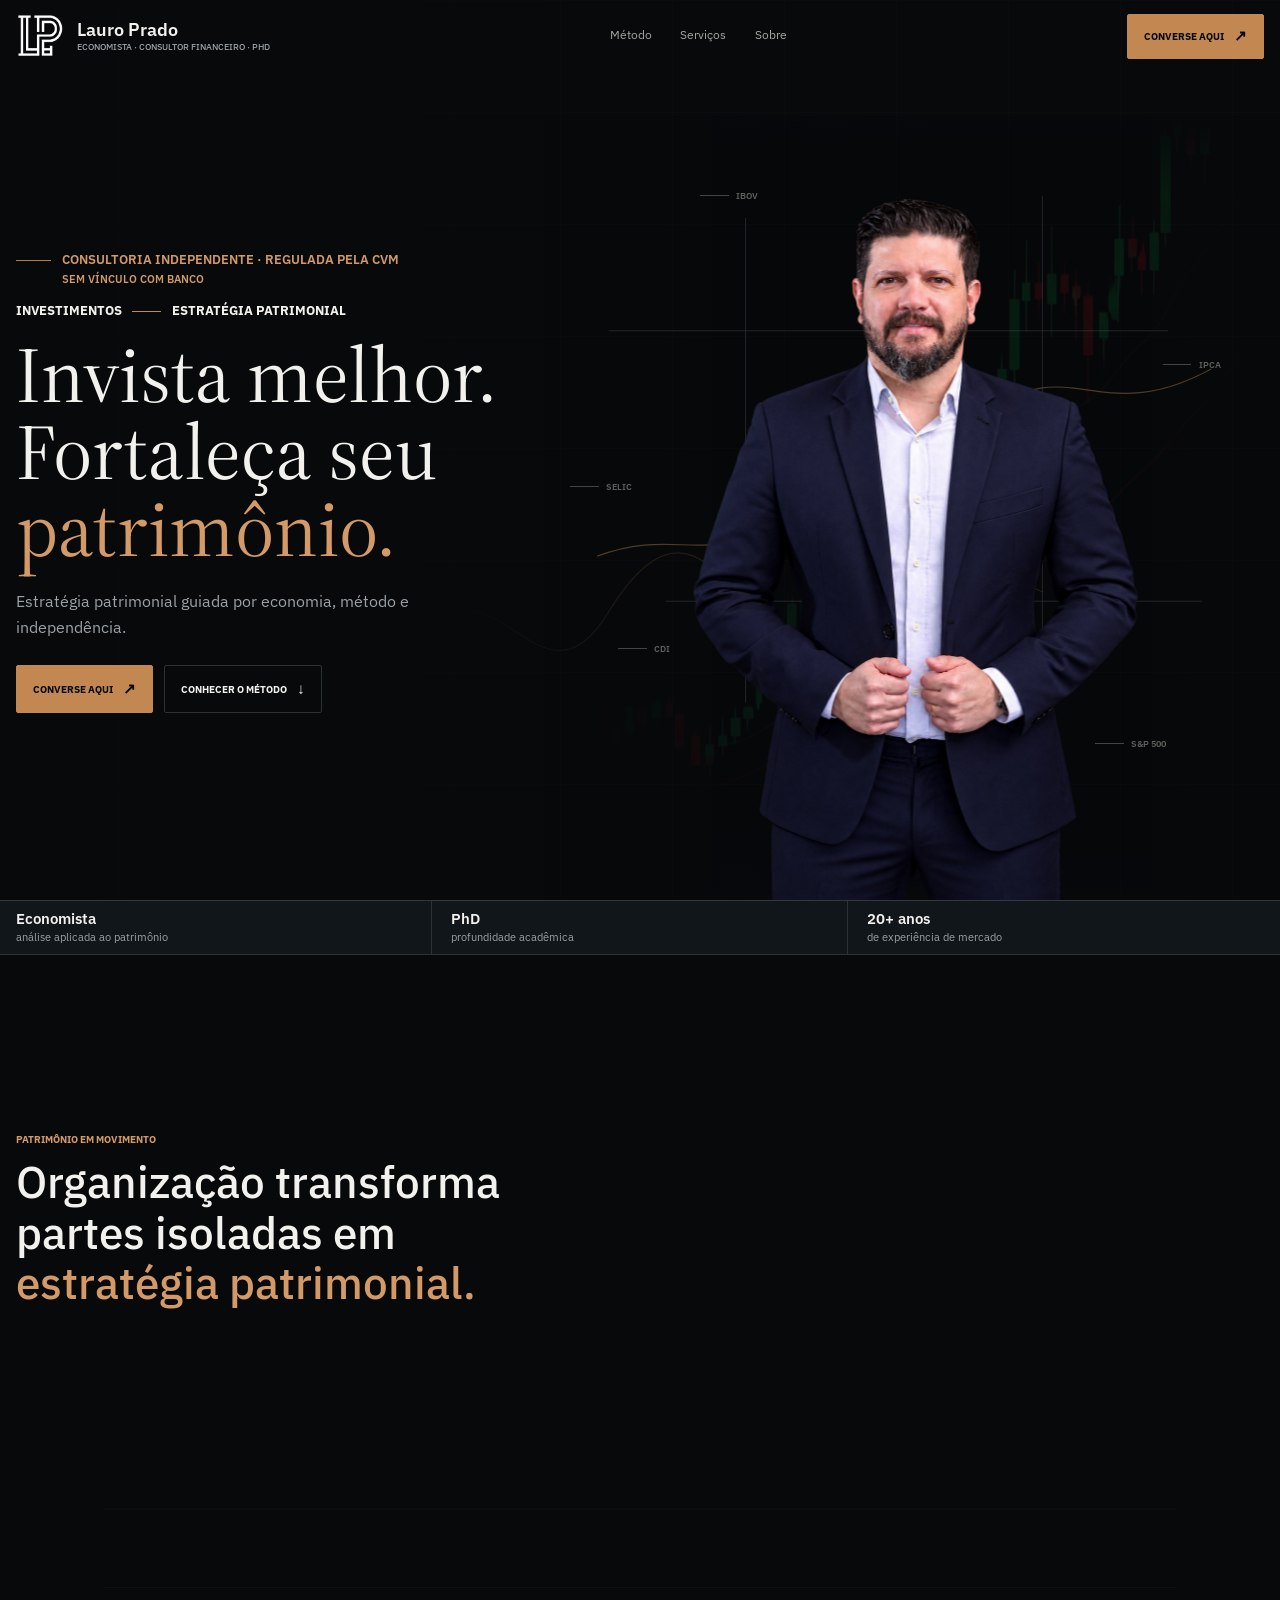
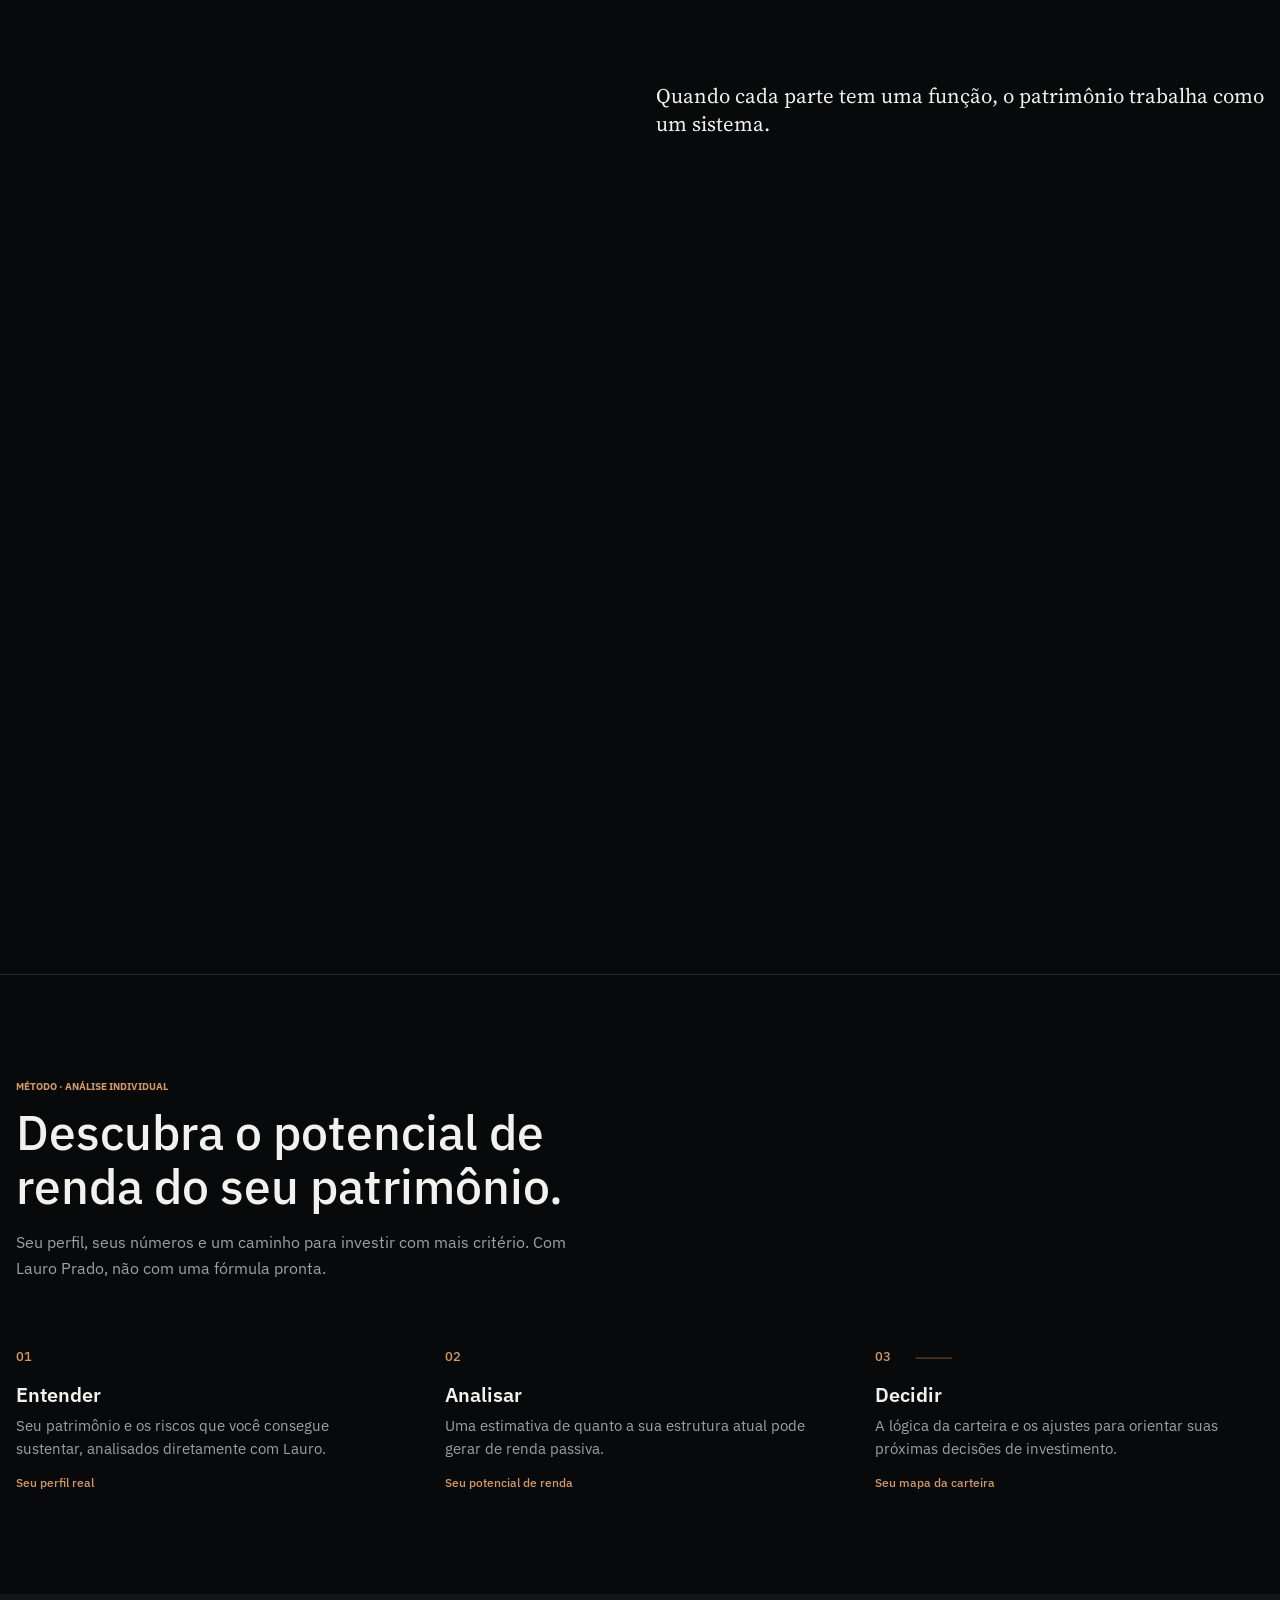
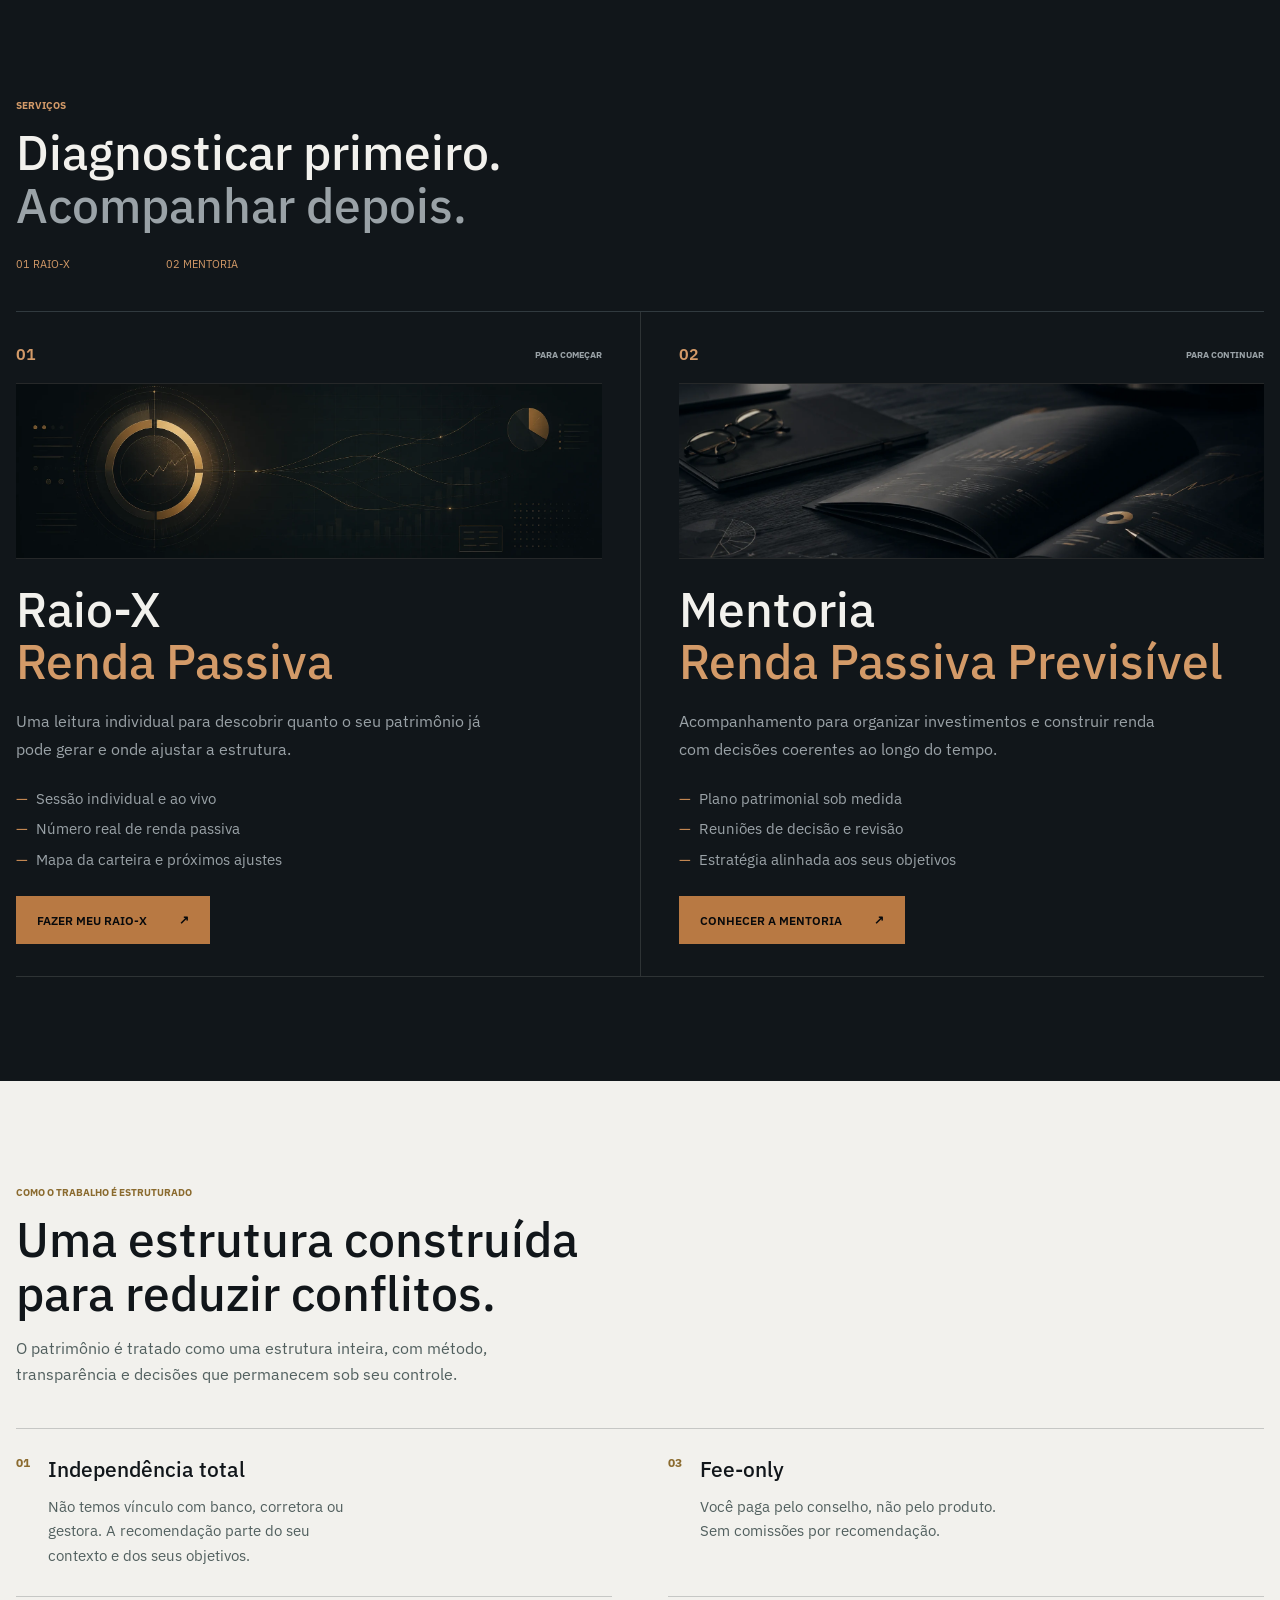
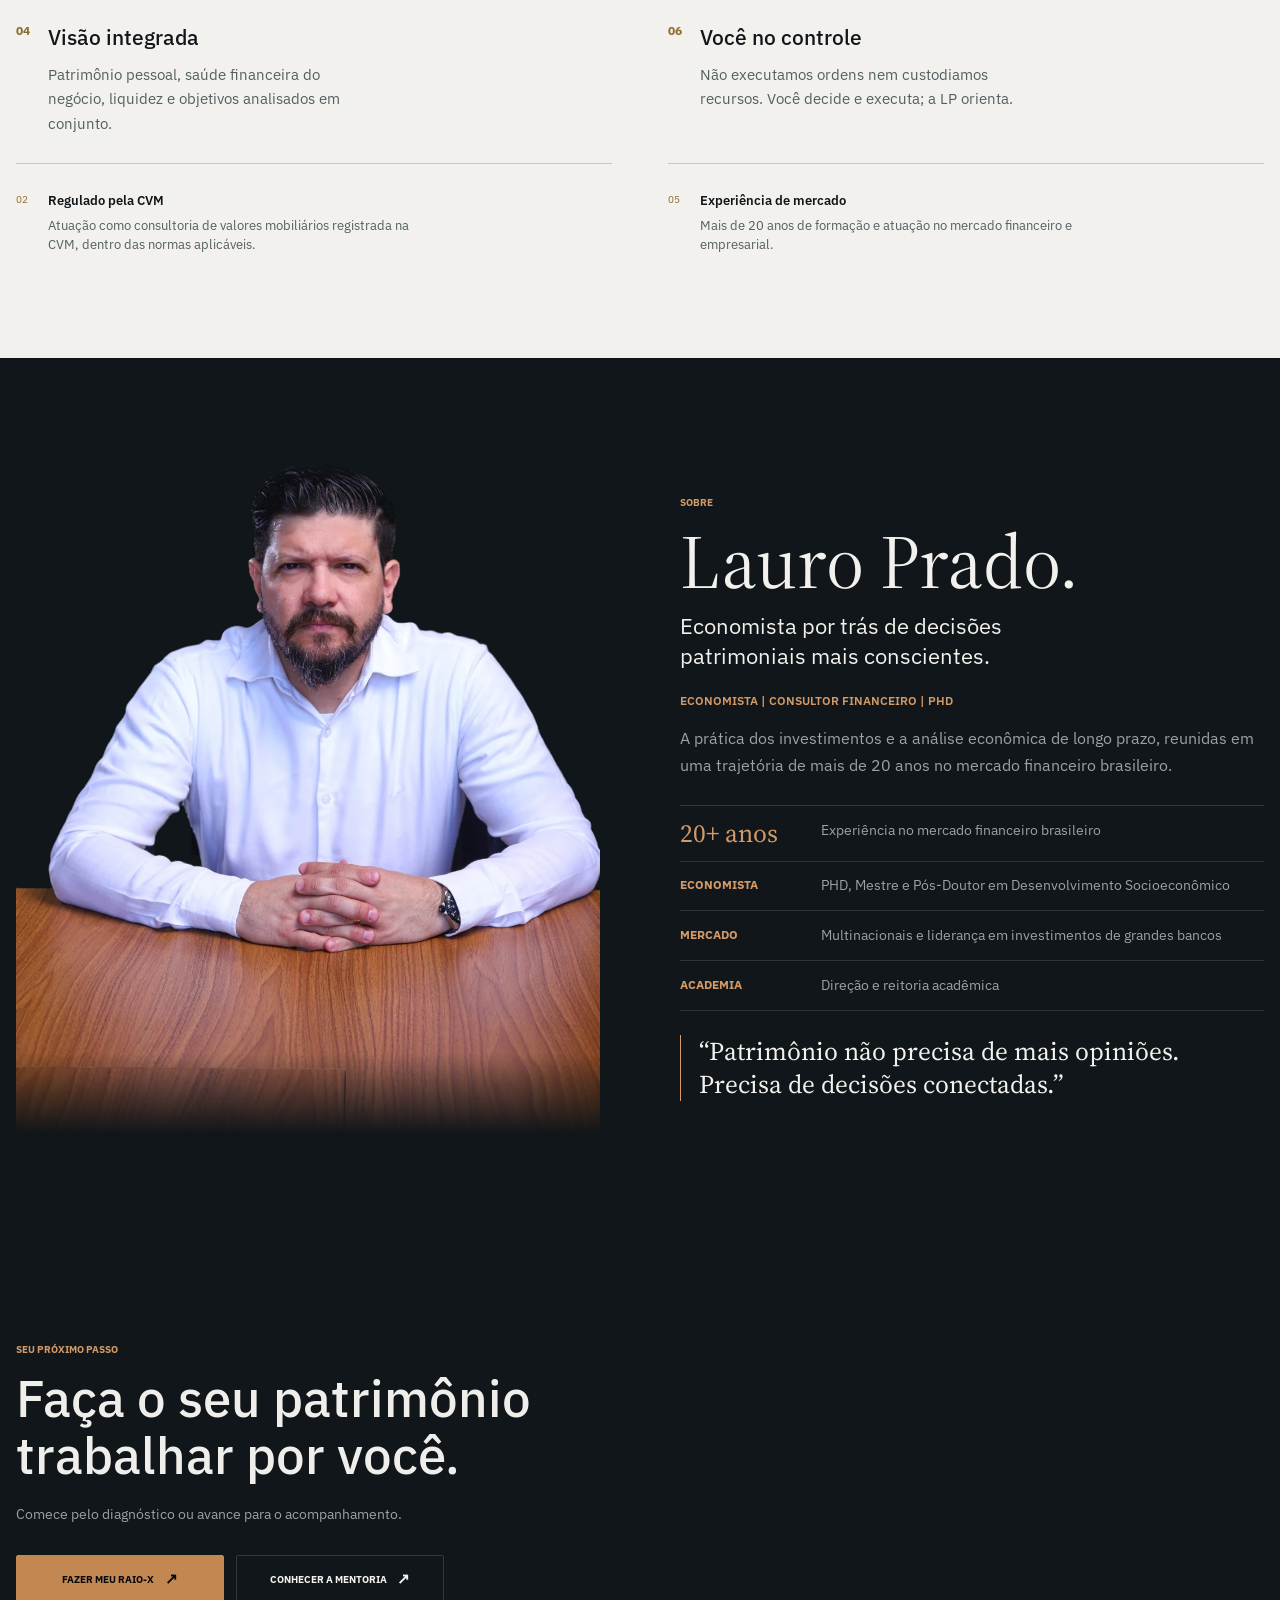
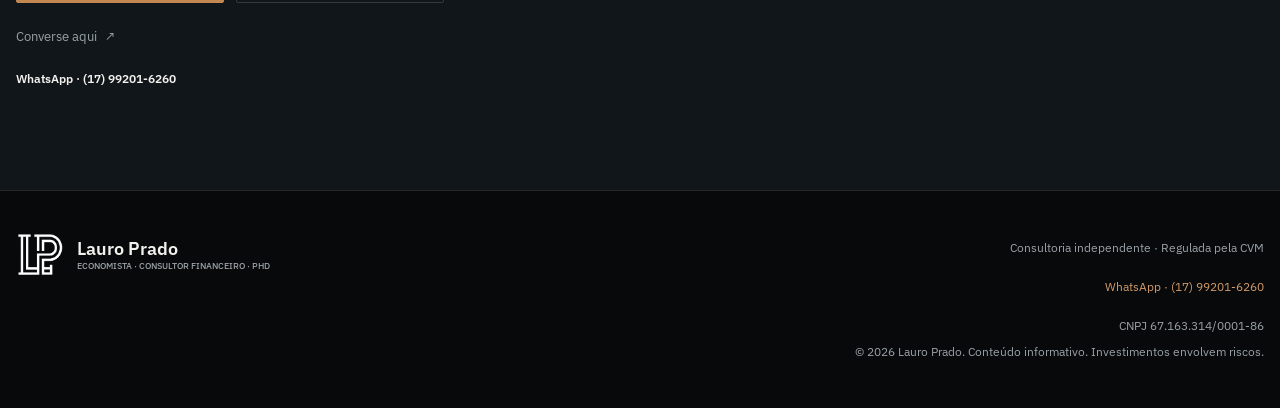
==== commit a316f698: "Publish concrete method and diagnostic outcomes" ====
--- a/index.html
+++ b/index.html
@@ -1 +1 @@
-<!DOCTYPE html><html lang="pt-BR"><head><meta charset="UTF-8"><meta name="viewport" content="width=device-width"><meta name="theme-color" content="#07090B"><meta name="referrer" content="strict-origin-when-cross-origin"><meta name="description" content="Estratégia independente para organizar investimentos e transformar patrimônio em renda passiva previsível."><meta property="og:title" content="Lauro Prado | Invista melhor. Fortaleça seu patrimônio."><meta property="og:description" content="Organize seus investimentos, reduza decisões no escuro e busque crescimento patrimonial com estratégia."><meta property="og:image" content="/og.png"><link rel="preconnect" href="https://fonts.googleapis.com"><link rel="preconnect" href="https://fonts.gstatic.com" crossorigin><link rel="stylesheet" href="https://fonts.googleapis.com/css2?family=IBM+Plex+Sans:wght@400;500;600;700&family=Source+Serif+4:opsz,wght@8..60,400;8..60,500;8..60,600&display=swap"><title>Lauro Prado | Invista melhor. Fortaleça seu patrimônio.</title><link rel="stylesheet" href="/assets/index.Ck4F5_87.css"></head><body><header class="site-header"><a class="brand" href="#inicio" aria-label="Lauro Prado, início"><span class="brand-mark"><img src="/logo-mark-transparent.png" alt=""></span><span class="brand-name"><strong>Lauro Prado</strong><small>Economista · Consultor financeiro · PHD</small></span></a><nav class="desktop-nav" aria-label="Navegação principal"><a href="#metodo">Método</a><a href="#solucoes">Serviços</a><a href="#sobre">Sobre</a></nav><a class="header-cta" href="https://wa.me/5517992016260?text=Ol%C3%A1%2C%20Lauro.%20Gostaria%20de%20conversar%20sobre%20meu%20patrim%C3%B4nio." target="_blank" rel="noopener noreferrer">Converse aqui <span aria-hidden="true">↗︎</span></a><button class="menu-button" type="button" aria-label="Abrir menu" aria-controls="mobile-menu" aria-expanded="false"><span></span><span></span></button><nav id="mobile-menu" class="mobile-menu" aria-label="Menu mobile"><a href="#metodo">Método</a><a href="#solucoes">Serviços</a><a href="#sobre">Sobre</a><a class="header-cta" href="https://wa.me/5517992016260?text=Ol%C3%A1%2C%20Lauro.%20Gostaria%20de%20conversar%20sobre%20meu%20patrim%C3%B4nio." target="_blank" rel="noopener noreferrer">Converse aqui <span aria-hidden="true">↗︎</span></a></nav></header><main><section id="inicio" class="hero"><div class="hero-market" aria-hidden="true"><img src="/market-candles-hero.webp" alt="" width="1024" height="1400"></div><div class="hero-intelligence economic-intelligence-layer" aria-hidden="true"><span data-market="IBOV">IBOV</span><span data-market="IPCA">IPCA</span><span data-market="CDI">CDI</span><span data-market="S&P 500">S&amp;P 500</span><span data-market="SELIC">SELIC</span><svg class="economic-contours" viewBox="0 0 600 600" preserveAspectRatio="none"><path d="M40 180 H530 M90 420 H560 M160 80 V510 M420 60 V540"></path><path class="economic-curve" d="M30 380 C110 350 130 402 210 326 S310 312 375 254 S470 268 568 214"></path><circle cx="210" cy="326" r="3"></circle><circle cx="375" cy="254" r="3"></circle></svg></div><svg class="decision-line decision-line-hero" viewBox="0 0 1000 240" preserveAspectRatio="none" aria-hidden="true"><path class="decision-path" d="M0 128 C68 32 126 221 204 102 S332 36 402 144 S526 198 592 116 S704 70 772 104 S886 86 1000 72"></path></svg><div class="hero-copy"><p class="hero-regulatory"><span><strong>Consultoria independente · Regulada pela CVM</strong><small>Sem vínculo com banco</small></span></p><p class="eyebrow hero-eyebrow">Investimentos <i></i> Estratégia patrimonial</p><h1><span class="hero-title-line">Invista melhor.</span><span class="hero-title-line">Fortaleça seu</span><span class="hero-title-line"><em>patrimônio.</em></span></h1><p class="hero-lead">Estratégia patrimonial guiada por economia, método e independência.</p><div class="hero-actions"><a class="button button-gold" href="https://wa.me/5517992016260?text=Ol%C3%A1%2C%20Lauro.%20Gostaria%20de%20conversar%20sobre%20meu%20patrim%C3%B4nio." target="_blank" rel="noopener noreferrer">Converse aqui <span aria-hidden="true">↗︎</span></a><a class="button button-ghost" href="#metodo">Conhecer o método <span aria-hidden="true">↓</span></a></div></div><div class="hero-person"><picture><source media="(max-width: 719px)" srcset="/consultor-terno-final-560.webp"><img src="/consultor-terno-final-960.webp" alt="Lauro Prado, economista e estrategista patrimonial" width="960" height="1440" fetchpriority="high"></picture></div></section><section id="credenciais" class="authority-strip" aria-label="Credenciais de Lauro Prado"><div data-reveal><strong>Economista</strong><span>análise aplicada ao patrimônio</span></div><div data-reveal><strong>PhD</strong><span>profundidade acadêmica</span></div><div data-reveal><strong>20+ anos</strong><span>de experiência de mercado</span></div></section><section class="wealth-flow" aria-labelledby="wealth-flow-title"><div class="wealth-flow-sticky"><div class="wealth-flow-inner"><div class="wealth-copy"><p class="eyebrow">Patrimônio em movimento</p><h2 id="wealth-flow-title">Organização transforma partes isoladas em <em>estratégia patrimonial.</em></h2></div><div class="wealth-system" aria-label="Liquidez, proteção, crescimento e renda conectados em um sistema patrimonial"><svg class="wealth-diagram wealth-diagram-desktop" viewBox="0 0 1000 300" preserveAspectRatio="none" aria-hidden="true"><path class="wealth-guide" d="M70 150 H930 M70 220 H930"></path><path class="wealth-evolution" d="M20 66 C110 56 174 72 248 45 S366 38 438 43 S548 26 610 31 S732 14 796 19 S914 4 974 9"></path><path class="wealth-segment wealth-segment-1" d="M20 160 C100 160 180 132 270 160"></path><path class="wealth-segment wealth-segment-2" d="M270 160 C358 160 430 186 520 160"></path><path class="wealth-segment wealth-segment-3" d="M520 160 C610 160 680 132 770 160"></path></svg><svg class="wealth-diagram wealth-diagram-mobile" viewBox="0 0 320 600" preserveAspectRatio="none" aria-hidden="true"><path class="wealth-guide" d="M24 55 V541"></path><path class="wealth-evolution" d="M232 590 C246 534 226 480 250 428 S236 336 256 290 S244 210 263 150 S254 86 272 28"></path><path class="wealth-segment wealth-segment-1" d="M24 55 C24 112 38 160 24 217"></path><path class="wealth-segment wealth-segment-2" d="M24 217 C24 274 10 322 24 379"></path><path class="wealth-segment wealth-segment-3" d="M24 379 C24 436 38 484 24 541"></path></svg><ol class="wealth-nodes"><li class="wealth-node node-liquidez" data-wealth-node="liquidez"><span>01</span><strong>Liquidez</strong><small>Disponibilidade para decidir.</small><svg class="wealth-symbol" viewBox="0 0 60 44" aria-hidden="true"><path d="M6 10 H50 M6 22 H40 M6 34 H46"></path><circle cx="50" cy="10" r="2"></circle><circle cx="40" cy="22" r="2"></circle><circle cx="46" cy="34" r="2"></circle></svg></li><li class="wealth-node node-protecao" data-wealth-node="protecao"><span>02</span><strong>Proteção</strong><small>Estrutura para preservar.</small><svg class="wealth-symbol" viewBox="0 0 60 44" aria-hidden="true"><path d="M10 34 V20 A20 16 0 0 1 50 20 V34 M20 34 V22 A10 8 0 0 1 40 22 V34"></path><path d="M6 38 H54"></path></svg></li><li class="wealth-node node-crescimento" data-wealth-node="crescimento"><span>03</span><strong>Crescimento</strong><small>Capital com direção.</small><svg class="wealth-symbol" viewBox="0 0 60 44" aria-hidden="true"><path d="M5 36 H55 M8 31 C16 28 20 32 28 23 S40 25 52 11"></path><path d="M8 28 V36 M28 23 V36 M52 11 V36"></path></svg></li><li class="wealth-node node-renda" data-wealth-node="renda"><span>04</span><strong>Renda</strong><small>Patrimônio cumprindo sua função.</small><svg class="wealth-symbol" viewBox="0 0 60 44" aria-hidden="true"><path d="M5 8 H55 M10 18 V34 M23 18 V34 M37 18 V34 M50 18 V34 M7 34 H13 M20 34 H26 M34 34 H40 M47 34 H53"></path></svg></li></ol></div><p class="wealth-conclusion">Quando cada parte tem uma função, o patrimônio trabalha como um sistema.</p></div></div></section><section id="metodo" class="method section-dark"><div class="method-layout"><div class="section-heading" data-reveal><p class="eyebrow">Método</p><h2>Clareza antes da decisão.</h2><p>Cada decisão é analisada dentro do patrimônio como um todo.</p></div><div class="steps-list"><svg class="decision-line decision-line-method method-line-desktop" viewBox="0 0 900 30" preserveAspectRatio="none" aria-hidden="true"><path class="decision-path" d="M0 15 H900"></path></svg><svg class="decision-line decision-line-method method-line-mobile" viewBox="0 0 24 460" preserveAspectRatio="none" aria-hidden="true"><path class="decision-path" d="M12 0 V460"></path></svg><article class="step" data-reveal><span>01</span><div><h3>Entender</h3><p>Objetivos, patrimônio e prioridades entram no mesmo cenário.</p></div></article><article class="step" data-reveal><span>02</span><div><h3>Analisar</h3><p>Riscos e oportunidades são avaliados com contexto.</p></div></article><article class="step" data-reveal><span>03</span><div><h3>Decidir</h3><p>A análise se transforma em um próximo passo claro.</p></div></article></div></div></section><section id="solucoes" class="solutions section-light"><div class="section-heading" data-reveal><p class="eyebrow">Serviços</p><h2 class="service-transition"><span>Diagnosticar primeiro.</span><span>Acompanhar depois.</span></h2><div class="service-journey" aria-label="Do Raio-X à mentoria"><span>01 Raio-X</span><i aria-hidden="true"></i><span>02 Mentoria</span></div></div><div class="offer-grid"><article class="offer offer-featured" data-reveal><div class="offer-top"><span class="offer-index">01</span><span class="offer-tag">Para começar</span></div><div class="offer-visual offer-visual-raiox"><img src="/raio-x-renda-passiva.webp" alt="Visualização patrimonial do Raio-X Renda Passiva" width="1800" height="600" loading="lazy"></div><h3>Raio-X<br><em>Renda Passiva</em></h3><p>Uma leitura individual para descobrir quanto o seu patrimônio já pode gerar e onde ajustar a estrutura.</p><ul class="offer-points"><li>Sessão individual e ao vivo</li><li>Número real de renda passiva</li><li>Mapa da carteira e próximos ajustes</li></ul><a class="product-button" href="https://raio-x.lauroprado.com.br/">Fazer meu Raio-X <span aria-hidden="true">↗︎</span></a></article><article class="offer offer-consulting" data-reveal><div class="offer-top"><span class="offer-index">02</span><span class="offer-tag">Para continuar</span></div><div class="offer-visual offer-visual-mentoria"><img src="/mentoria-renda-previsivel.webp" alt="Relatório de investimentos aberto sobre uma mesa de trabalho" width="1680" height="972" loading="lazy"></div><h3>Mentoria<br><em>Renda Passiva Previsível</em></h3><p>Acompanhamento para organizar investimentos e construir renda com decisões coerentes ao longo do tempo.</p><ul class="offer-points"><li>Plano patrimonial sob medida</li><li>Reuniões de decisão e revisão</li><li>Estratégia alinhada aos seus objetivos</li></ul><a class="product-button" href="https://www.lauroprado.com.br/reuniao">Conhecer a mentoria <span aria-hidden="true">↗︎</span></a></article></div></section><section id="diferenciais" class="differentials section-light"><div class="section-heading" data-reveal><p class="eyebrow">Como o trabalho é estruturado</p><h2>Uma estrutura construída para reduzir conflitos.</h2><p>O patrimônio é tratado como uma estrutura inteira, com método, transparência e decisões que permanecem sob seu controle.</p></div><div class="differential-grid"><article data-reveal><span>01</span><h3>Independência total</h3><p>Não temos vínculo com banco, corretora ou gestora. A recomendação parte do seu contexto e dos seus objetivos.</p></article><article data-reveal><span>03</span><h3>Fee-only</h3><p>Você paga pelo conselho, não pelo produto. Sem comissões por recomendação.</p></article><article data-reveal><span>04</span><h3>Visão integrada</h3><p>Patrimônio pessoal, saúde financeira do negócio, liquidez e objetivos analisados em conjunto.</p></article><article data-reveal><span>06</span><h3>Você no controle</h3><p>Não executamos ordens nem custodiamos recursos. Você decide e executa; a LP orienta.</p></article></div><div class="trust-notes"><article data-reveal><span>02</span><h3>Regulado pela CVM</h3><p>Atuação como consultoria de valores mobiliários registrada na CVM, dentro das normas aplicáveis.</p></article><article data-reveal><span>05</span><h3>Experiência de mercado</h3><p>Mais de 20 anos de formação e atuação no mercado financeiro e empresarial.</p></article></div></section><section id="sobre" class="about section-light"><div class="about-photo" data-reveal><picture><source media="(max-width: 719px)" srcset="/consultor-mesa-720.webp"><img src="/consultor-mesa-1200.webp" alt="Lauro Prado sentado à mesa" width="1200" height="1188" loading="lazy"></picture></div><div class="about-copy" data-reveal><p class="eyebrow">Sobre</p><h2>Lauro Prado.</h2><p class="about-kicker">Economista por trás de decisões patrimoniais mais conscientes.</p><p class="about-role">Economista | Consultor financeiro | PHD</p><p class="about-intro">A prática dos investimentos e a análise econômica de longo prazo, reunidas em uma trajetória de mais de 20 anos no mercado financeiro brasileiro.</p><dl class="about-facts"><div><dt>20+ anos</dt><dd>Experiência no mercado financeiro brasileiro</dd></div><div><dt>Economista</dt><dd>PHD, Mestre e Pós-Doutor em Desenvolvimento Socioeconômico</dd></div><div><dt>Mercado</dt><dd>Multinacionais e liderança em investimentos de grandes bancos</dd></div><div><dt>Academia</dt><dd>Direção e reitoria acadêmica</dd></div></dl><blockquote>“Patrimônio não precisa de mais opiniões. Precisa de decisões conectadas.”</blockquote></div></section><section class="final-cta"><svg class="decision-line decision-line-final" viewBox="0 0 1000 160" preserveAspectRatio="none" aria-hidden="true"><path class="decision-path" d="M0 104 C138 78 236 116 342 92 S558 84 674 78 S862 69 1000 64"></path></svg><div data-reveal><p class="eyebrow">Seu próximo passo</p><h2>Faça o seu patrimônio trabalhar por você.</h2><p>Comece pelo diagnóstico ou avance para o acompanhamento.</p><div class="final-routes"><a class="button button-gold" href="https://raio-x.lauroprado.com.br/">Fazer meu Raio-X <span aria-hidden="true">↗︎</span></a><a class="button button-ghost" href="https://www.lauroprado.com.br/reuniao">Conhecer a mentoria <span aria-hidden="true">↗︎</span></a></div><a class="cta-contact" href="https://wa.me/5517992016260?text=Ol%C3%A1%2C%20Lauro.%20Gostaria%20de%20conversar%20sobre%20meu%20patrim%C3%B4nio." target="_blank" rel="noopener noreferrer">Converse aqui <span aria-hidden="true">↗︎</span></a><span class="cta-phone">WhatsApp · (17) 99201-6260</span></div></section></main><footer class="site-footer"><a class="brand" href="#inicio"><span class="brand-mark"><img src="/logo-mark-transparent.png" alt=""></span><span class="brand-name"><strong>Lauro Prado</strong><small>Economista · Consultor financeiro · PHD</small></span></a><div class="footer-legal"><p>Consultoria independente · Regulada pela CVM</p><a href="tel:+5517992016260">WhatsApp · (17) 99201-6260</a><small>CNPJ 67.163.314/0001-86</small><small>© 2026 Lauro Prado. Conteúdo informativo. Investimentos envolvem riscos.</small></div></footer><script type="module" src="/assets/index.astro_astro_type_script_index_0_lang.7H8ovgDv.js"></script></body></html>+<!DOCTYPE html><html lang="pt-BR"><head><meta charset="UTF-8"><meta name="viewport" content="width=device-width"><meta name="theme-color" content="#07090B"><meta name="referrer" content="strict-origin-when-cross-origin"><meta name="description" content="Estratégia independente para organizar investimentos e transformar patrimônio em renda passiva previsível."><meta property="og:title" content="Lauro Prado | Invista melhor. Fortaleça seu patrimônio."><meta property="og:description" content="Organize seus investimentos, reduza decisões no escuro e busque crescimento patrimonial com estratégia."><meta property="og:image" content="/og.png"><link rel="preconnect" href="https://fonts.googleapis.com"><link rel="preconnect" href="https://fonts.gstatic.com" crossorigin><link rel="stylesheet" href="https://fonts.googleapis.com/css2?family=IBM+Plex+Sans:wght@400;500;600;700&family=Source+Serif+4:opsz,wght@8..60,400;8..60,500;8..60,600&display=swap"><title>Lauro Prado | Invista melhor. Fortaleça seu patrimônio.</title><link rel="stylesheet" href="/assets/index.ELsIcAwM.css"></head><body><header class="site-header"><a class="brand" href="#inicio" aria-label="Lauro Prado, início"><span class="brand-mark"><img src="/logo-mark-transparent.png" alt=""></span><span class="brand-name"><strong>Lauro Prado</strong><small>Economista · Consultor financeiro · PHD</small></span></a><nav class="desktop-nav" aria-label="Navegação principal"><a href="#metodo">Método</a><a href="#solucoes">Serviços</a><a href="#sobre">Sobre</a></nav><a class="header-cta" href="https://wa.me/5517992016260?text=Ol%C3%A1%2C%20Lauro.%20Gostaria%20de%20conversar%20sobre%20meu%20patrim%C3%B4nio." target="_blank" rel="noopener noreferrer">Converse aqui <span aria-hidden="true">↗︎</span></a><button class="menu-button" type="button" aria-label="Abrir menu" aria-controls="mobile-menu" aria-expanded="false"><span></span><span></span></button><nav id="mobile-menu" class="mobile-menu" aria-label="Menu mobile"><a href="#metodo">Método</a><a href="#solucoes">Serviços</a><a href="#sobre">Sobre</a><a class="header-cta" href="https://wa.me/5517992016260?text=Ol%C3%A1%2C%20Lauro.%20Gostaria%20de%20conversar%20sobre%20meu%20patrim%C3%B4nio." target="_blank" rel="noopener noreferrer">Converse aqui <span aria-hidden="true">↗︎</span></a></nav></header><main><section id="inicio" class="hero"><div class="hero-market" aria-hidden="true"><img src="/market-candles-hero.webp" alt="" width="1024" height="1400"></div><div class="hero-intelligence economic-intelligence-layer" aria-hidden="true"><span data-market="IBOV">IBOV</span><span data-market="IPCA">IPCA</span><span data-market="CDI">CDI</span><span data-market="S&P 500">S&amp;P 500</span><span data-market="SELIC">SELIC</span><svg class="economic-contours" viewBox="0 0 600 600" preserveAspectRatio="none"><path d="M40 180 H530 M90 420 H560 M160 80 V510 M420 60 V540"></path><path class="economic-curve" d="M30 380 C110 350 130 402 210 326 S310 312 375 254 S470 268 568 214"></path><circle cx="210" cy="326" r="3"></circle><circle cx="375" cy="254" r="3"></circle></svg></div><svg class="decision-line decision-line-hero" viewBox="0 0 1000 240" preserveAspectRatio="none" aria-hidden="true"><path class="decision-path" d="M0 128 C68 32 126 221 204 102 S332 36 402 144 S526 198 592 116 S704 70 772 104 S886 86 1000 72"></path></svg><div class="hero-copy"><p class="hero-regulatory"><span><strong>Consultoria independente · Regulada pela CVM</strong><small>Sem vínculo com banco</small></span></p><p class="eyebrow hero-eyebrow">Investimentos <i></i> Estratégia patrimonial</p><h1><span class="hero-title-line">Invista melhor.</span><span class="hero-title-line">Fortaleça seu</span><span class="hero-title-line"><em>patrimônio.</em></span></h1><p class="hero-lead">Estratégia patrimonial guiada por economia, método e independência.</p><div class="hero-actions"><a class="button button-gold" href="https://wa.me/5517992016260?text=Ol%C3%A1%2C%20Lauro.%20Gostaria%20de%20conversar%20sobre%20meu%20patrim%C3%B4nio." target="_blank" rel="noopener noreferrer">Converse aqui <span aria-hidden="true">↗︎</span></a><a class="button button-ghost" href="#metodo">Conhecer o método <span aria-hidden="true">↓</span></a></div></div><div class="hero-person"><picture><source media="(max-width: 719px)" srcset="/consultor-terno-final-560.webp"><img src="/consultor-terno-final-960.webp" alt="Lauro Prado, economista e estrategista patrimonial" width="960" height="1440" fetchpriority="high"></picture></div></section><section id="credenciais" class="authority-strip" aria-label="Credenciais de Lauro Prado"><div data-reveal><strong>Economista</strong><span>análise aplicada ao patrimônio</span></div><div data-reveal><strong>PhD</strong><span>profundidade acadêmica</span></div><div data-reveal><strong>20+ anos</strong><span>de experiência de mercado</span></div></section><section class="wealth-flow" aria-labelledby="wealth-flow-title"><div class="wealth-flow-sticky"><div class="wealth-flow-inner"><div class="wealth-copy"><p class="eyebrow">Patrimônio em movimento</p><h2 id="wealth-flow-title">Organização transforma partes isoladas em <em>estratégia patrimonial.</em></h2></div><div class="wealth-system" aria-label="Liquidez, proteção, crescimento e renda conectados em um sistema patrimonial"><svg class="wealth-diagram wealth-diagram-desktop" viewBox="0 0 1000 300" preserveAspectRatio="none" aria-hidden="true"><path class="wealth-guide" d="M70 150 H930 M70 220 H930"></path><path class="wealth-evolution" d="M20 66 C110 56 174 72 248 45 S366 38 438 43 S548 26 610 31 S732 14 796 19 S914 4 974 9"></path><path class="wealth-segment wealth-segment-1" d="M20 160 C100 160 180 132 270 160"></path><path class="wealth-segment wealth-segment-2" d="M270 160 C358 160 430 186 520 160"></path><path class="wealth-segment wealth-segment-3" d="M520 160 C610 160 680 132 770 160"></path></svg><svg class="wealth-diagram wealth-diagram-mobile" viewBox="0 0 320 600" preserveAspectRatio="none" aria-hidden="true"><path class="wealth-guide" d="M24 55 V541"></path><path class="wealth-evolution" d="M232 590 C246 534 226 480 250 428 S236 336 256 290 S244 210 263 150 S254 86 272 28"></path><path class="wealth-segment wealth-segment-1" d="M24 55 C24 112 38 160 24 217"></path><path class="wealth-segment wealth-segment-2" d="M24 217 C24 274 10 322 24 379"></path><path class="wealth-segment wealth-segment-3" d="M24 379 C24 436 38 484 24 541"></path></svg><ol class="wealth-nodes"><li class="wealth-node node-liquidez" data-wealth-node="liquidez"><span>01</span><strong>Liquidez</strong><small>Disponibilidade para decidir.</small><svg class="wealth-symbol" viewBox="0 0 60 44" aria-hidden="true"><path d="M6 10 H50 M6 22 H40 M6 34 H46"></path><circle cx="50" cy="10" r="2"></circle><circle cx="40" cy="22" r="2"></circle><circle cx="46" cy="34" r="2"></circle></svg></li><li class="wealth-node node-protecao" data-wealth-node="protecao"><span>02</span><strong>Proteção</strong><small>Estrutura para preservar.</small><svg class="wealth-symbol" viewBox="0 0 60 44" aria-hidden="true"><path d="M10 34 V20 A20 16 0 0 1 50 20 V34 M20 34 V22 A10 8 0 0 1 40 22 V34"></path><path d="M6 38 H54"></path></svg></li><li class="wealth-node node-crescimento" data-wealth-node="crescimento"><span>03</span><strong>Crescimento</strong><small>Capital com direção.</small><svg class="wealth-symbol" viewBox="0 0 60 44" aria-hidden="true"><path d="M5 36 H55 M8 31 C16 28 20 32 28 23 S40 25 52 11"></path><path d="M8 28 V36 M28 23 V36 M52 11 V36"></path></svg></li><li class="wealth-node node-renda" data-wealth-node="renda"><span>04</span><strong>Renda</strong><small>Patrimônio cumprindo sua função.</small><svg class="wealth-symbol" viewBox="0 0 60 44" aria-hidden="true"><path d="M5 8 H55 M10 18 V34 M23 18 V34 M37 18 V34 M50 18 V34 M7 34 H13 M20 34 H26 M34 34 H40 M47 34 H53"></path></svg></li></ol></div><p class="wealth-conclusion">Quando cada parte tem uma função, o patrimônio trabalha como um sistema.</p></div></div></section><section id="metodo" class="method section-dark"><div class="method-layout"><div class="section-heading" data-reveal><p class="eyebrow">Método · Análise individual</p><h2>Descubra o potencial de renda do seu patrimônio.</h2><p>Seu perfil, seus números e um caminho para investir com mais critério. Com Lauro Prado, não com uma fórmula pronta.</p></div><div class="steps-list"><svg class="decision-line decision-line-method method-line-desktop" viewBox="0 0 900 30" preserveAspectRatio="none" aria-hidden="true"><path class="decision-path" d="M0 15 H900"></path></svg><svg class="decision-line decision-line-method method-line-mobile" viewBox="0 0 24 460" preserveAspectRatio="none" aria-hidden="true"><path class="decision-path" d="M12 0 V460"></path></svg><article class="step" data-reveal><span>01</span><div><h3>Entender</h3><p>Seu patrimônio e os riscos que você consegue sustentar, analisados diretamente com Lauro.</p><strong class="step-outcome">Seu perfil real</strong></div></article><article class="step" data-reveal><span>02</span><div><h3>Analisar</h3><p>Uma estimativa de quanto a sua estrutura atual pode gerar de renda passiva.</p><strong class="step-outcome">Seu potencial de renda</strong></div></article><article class="step" data-reveal><span>03</span><div><h3>Decidir</h3><p>A lógica da carteira e os ajustes para orientar suas próximas decisões de investimento.</p><strong class="step-outcome">Seu mapa da carteira</strong></div></article></div></div></section><section id="solucoes" class="solutions section-light"><div class="section-heading" data-reveal><p class="eyebrow">Serviços</p><h2 class="service-transition"><span>Diagnosticar primeiro.</span><span>Acompanhar depois.</span></h2><div class="service-journey" aria-label="Do Raio-X à mentoria"><span>01 Raio-X</span><i aria-hidden="true"></i><span>02 Mentoria</span></div></div><div class="offer-grid"><article class="offer offer-featured" data-reveal><div class="offer-top"><span class="offer-index">01</span><span class="offer-tag">Para começar</span></div><div class="offer-visual offer-visual-raiox"><img src="/raio-x-renda-passiva.webp" alt="Visualização patrimonial do Raio-X Renda Passiva" width="1800" height="600" loading="lazy"></div><h3>Raio-X<br><em>Renda Passiva</em></h3><p>Uma leitura individual para descobrir quanto o seu patrimônio já pode gerar e onde ajustar a estrutura.</p><ul class="offer-points"><li>Sessão individual e ao vivo</li><li>Número real de renda passiva</li><li>Mapa da carteira e próximos ajustes</li></ul><a class="product-button" href="https://raio-x.lauroprado.com.br/">Fazer meu Raio-X <span aria-hidden="true">↗︎</span></a></article><article class="offer offer-consulting" data-reveal><div class="offer-top"><span class="offer-index">02</span><span class="offer-tag">Para continuar</span></div><div class="offer-visual offer-visual-mentoria"><img src="/mentoria-renda-previsivel.webp" alt="Relatório de investimentos aberto sobre uma mesa de trabalho" width="1680" height="972" loading="lazy"></div><h3>Mentoria<br><em>Renda Passiva Previsível</em></h3><p>Acompanhamento para organizar investimentos e construir renda com decisões coerentes ao longo do tempo.</p><ul class="offer-points"><li>Plano patrimonial sob medida</li><li>Reuniões de decisão e revisão</li><li>Estratégia alinhada aos seus objetivos</li></ul><a class="product-button" href="https://www.lauroprado.com.br/reuniao">Conhecer a mentoria <span aria-hidden="true">↗︎</span></a></article></div></section><section id="diferenciais" class="differentials section-light"><div class="section-heading" data-reveal><p class="eyebrow">Como o trabalho é estruturado</p><h2>Uma estrutura construída para reduzir conflitos.</h2><p>O patrimônio é tratado como uma estrutura inteira, com método, transparência e decisões que permanecem sob seu controle.</p></div><div class="differential-grid"><article data-reveal><span>01</span><h3>Independência total</h3><p>Não temos vínculo com banco, corretora ou gestora. A recomendação parte do seu contexto e dos seus objetivos.</p></article><article data-reveal><span>03</span><h3>Fee-only</h3><p>Você paga pelo conselho, não pelo produto. Sem comissões por recomendação.</p></article><article data-reveal><span>04</span><h3>Visão integrada</h3><p>Patrimônio pessoal, saúde financeira do negócio, liquidez e objetivos analisados em conjunto.</p></article><article data-reveal><span>06</span><h3>Você no controle</h3><p>Não executamos ordens nem custodiamos recursos. Você decide e executa; a LP orienta.</p></article></div><div class="trust-notes"><article data-reveal><span>02</span><h3>Regulado pela CVM</h3><p>Atuação como consultoria de valores mobiliários registrada na CVM, dentro das normas aplicáveis.</p></article><article data-reveal><span>05</span><h3>Experiência de mercado</h3><p>Mais de 20 anos de formação e atuação no mercado financeiro e empresarial.</p></article></div></section><section id="sobre" class="about section-light"><div class="about-photo" data-reveal><picture><source media="(max-width: 719px)" srcset="/consultor-mesa-720.webp"><img src="/consultor-mesa-1200.webp" alt="Lauro Prado sentado à mesa" width="1200" height="1188" loading="lazy"></picture></div><div class="about-copy" data-reveal><p class="eyebrow">Sobre</p><h2>Lauro Prado.</h2><p class="about-kicker">Economista por trás de decisões patrimoniais mais conscientes.</p><p class="about-role">Economista | Consultor financeiro | PHD</p><p class="about-intro">A prática dos investimentos e a análise econômica de longo prazo, reunidas em uma trajetória de mais de 20 anos no mercado financeiro brasileiro.</p><dl class="about-facts"><div><dt>20+ anos</dt><dd>Experiência no mercado financeiro brasileiro</dd></div><div><dt>Economista</dt><dd>PHD, Mestre e Pós-Doutor em Desenvolvimento Socioeconômico</dd></div><div><dt>Mercado</dt><dd>Multinacionais e liderança em investimentos de grandes bancos</dd></div><div><dt>Academia</dt><dd>Direção e reitoria acadêmica</dd></div></dl><blockquote>“Patrimônio não precisa de mais opiniões. Precisa de decisões conectadas.”</blockquote></div></section><section class="final-cta"><svg class="decision-line decision-line-final" viewBox="0 0 1000 160" preserveAspectRatio="none" aria-hidden="true"><path class="decision-path" d="M0 104 C138 78 236 116 342 92 S558 84 674 78 S862 69 1000 64"></path></svg><div data-reveal><p class="eyebrow">Seu próximo passo</p><h2>Faça o seu patrimônio trabalhar por você.</h2><p>Comece pelo diagnóstico ou avance para o acompanhamento.</p><div class="final-routes"><a class="button button-gold" href="https://raio-x.lauroprado.com.br/">Fazer meu Raio-X <span aria-hidden="true">↗︎</span></a><a class="button button-ghost" href="https://www.lauroprado.com.br/reuniao">Conhecer a mentoria <span aria-hidden="true">↗︎</span></a></div><a class="cta-contact" href="https://wa.me/5517992016260?text=Ol%C3%A1%2C%20Lauro.%20Gostaria%20de%20conversar%20sobre%20meu%20patrim%C3%B4nio." target="_blank" rel="noopener noreferrer">Converse aqui <span aria-hidden="true">↗︎</span></a><span class="cta-phone">WhatsApp · (17) 99201-6260</span></div></section></main><footer class="site-footer"><a class="brand" href="#inicio"><span class="brand-mark"><img src="/logo-mark-transparent.png" alt=""></span><span class="brand-name"><strong>Lauro Prado</strong><small>Economista · Consultor financeiro · PHD</small></span></a><div class="footer-legal"><p>Consultoria independente · Regulada pela CVM</p><a href="tel:+5517992016260">WhatsApp · (17) 99201-6260</a><small>CNPJ 67.163.314/0001-86</small><small>© 2026 Lauro Prado. Conteúdo informativo. Investimentos envolvem riscos.</small></div></footer><script type="module" src="/assets/index.astro_astro_type_script_index_0_lang.7H8ovgDv.js"></script></body></html>
--- a/assets/index.ELsIcAwM.css
+++ b/assets/index.ELsIcAwM.css
@@ -0,0 +1 @@
+:root{--navy:#07090b;--surface:#11161a;--surface-strong:#11161a;--ink:#f2f1ed;--steel:#5e6b73;--muted:#9aa2a7;--paper:#f2f1ed;--paper-ink:#11161a;--accent:#c38752;--accent-strong:#d39a68;--brass:#b87943;--gold:var(--accent);--gold-soft:var(--accent-strong);--line:#5e6b736b;--line-soft:#f2f1ed21;--sans:"IBM Plex Sans", Arial, sans-serif;--display:"Source Serif 4", Georgia, serif}*{box-sizing:border-box}html{scroll-behavior:smooth;background:var(--navy)}body{background:var(--navy);min-width:0;color:var(--ink);font-family:var(--sans);-webkit-font-smoothing:antialiased;margin:0;overflow-x:hidden}a{color:inherit;text-decoration:none}button{font:inherit}img{max-width:100%;display:block}section[id]{scroll-margin-top:5.2rem}[data-reveal]{opacity:1}a:focus-visible,button:focus-visible{outline:2px solid var(--accent-strong);outline-offset:4px}.site-header{z-index:30;background:0 0;border-bottom:1px solid #0000;grid-template-columns:1fr auto;align-items:center;width:100%;min-height:4.5rem;padding:0 max(.85rem,50% - 39rem);transition:background .24s,border-color .24s,backdrop-filter .24s;display:grid;position:fixed;top:0;left:0}.site-header.is-scrolled{border-color:var(--line-soft);backdrop-filter:blur(10px);background:#07090bf0}.brand{align-items:center;gap:.78rem;width:max-content;display:inline-flex}.brand-mark{flex:none;place-items:center;width:3.05rem;height:3.05rem;display:grid;overflow:hidden}.brand-mark img{object-fit:contain;width:100%;height:100%}.brand-name strong{color:var(--ink);letter-spacing:0;font-size:1.15rem;font-weight:600;line-height:1;display:block}.brand-name small{color:var(--muted);letter-spacing:0;text-transform:uppercase;white-space:nowrap;margin-top:.28rem;font-size:.57rem;font-weight:500;line-height:1.15;display:block}.desktop-nav,.site-header>.header-cta{display:none}.desktop-nav a{color:#f2f0e9ad;font-size:.72rem;transition:color .2s}.desktop-nav a:hover{color:var(--ink)}.menu-button{border:1px solid var(--line);width:2.75rem;height:2.75rem;color:var(--gold-soft);background:#11161a94;border-radius:2px;place-content:center;gap:.36rem;display:grid}.menu-button span{background:currentColor;width:1.1rem;height:1px;display:block}.mobile-menu{border-bottom:1px solid var(--line);background:#07090bfa;padding:.55rem .85rem .85rem;display:none;position:absolute;top:100%;left:0;right:0}.mobile-menu.is-open{display:grid}.mobile-menu a:not(.header-cta){border-bottom:1px solid var(--line-soft);color:var(--ink);padding:.85rem 0;font-size:.82rem}.header-cta,.button{border:1px solid var(--accent);letter-spacing:0;text-transform:uppercase;border-radius:2px;justify-content:center;align-items:center;gap:.65rem;min-height:3rem;padding:0 1rem;font-size:.65rem;font-weight:700;transition:color .18s,background .18s,transform .18s;display:inline-flex}.header-cta:hover,.button:hover{transform:translateY(-1px)}.button-gold,.header-cta{background:var(--accent);color:var(--navy);box-shadow:none}.button-gold:hover,.header-cta:hover{background:var(--accent-strong)}.button-ghost{border-color:var(--line);color:var(--ink);background:0 0}.button-ghost:hover{border-color:var(--gold)}.button span,.header-cta span,.product-button span,.text-link span{font-variant-emoji:text;font-family:Arial,sans-serif}.button span,.header-cta span{font-size:.95rem}.eyebrow{color:var(--accent-strong);letter-spacing:0;text-transform:uppercase;margin:0;font-size:.61rem;font-weight:700;line-height:1.55}.hero{isolation:isolate;background:var(--navy);grid-template-columns:minmax(0,.88fr) minmax(0,1.12fr);align-items:center;min-height:100svh;padding:5.5rem max(.9rem,50% - 39rem) 0;display:grid;position:relative;overflow:hidden}.hero:before{z-index:-2;content:"";background-image:linear-gradient(#5e6b7309 1px,#0000 1px),linear-gradient(90deg,#5e6b7308 1px,#0000 1px);background-size:7rem 7rem;position:absolute;inset:0;mask-image:linear-gradient(90deg,#0000 5%,#000 50% 100%)}.hero-copy{z-index:5;max-width:38rem;padding:2rem 0 3.5rem;position:relative}.hero-regulatory{color:var(--accent-strong);text-transform:uppercase;align-items:flex-start;gap:.7rem;margin:0 0 .9rem;font-size:.8rem;font-weight:600;line-height:1.4;display:flex}.hero-regulatory:before{background:var(--brass);content:"";flex:none;width:2.2rem;height:1px;margin-top:.65em}.hero-regulatory span{gap:.18rem;display:grid}.hero-regulatory strong{color:var(--accent-strong);font:inherit}.hero-regulatory small{color:var(--accent-strong);font-size:.67rem;font-weight:600;line-height:1.4}.hero-copy .eyebrow{color:var(--ink);flex-wrap:wrap;align-items:center;gap:.65rem;font-size:.8rem;display:flex}.hero-copy .eyebrow i{background:var(--accent);width:1.8rem;height:1px}.hero h1{max-width:none;color:var(--ink);font-family:var(--display);letter-spacing:0;margin:1rem 0 0;font-size:3rem;font-weight:400;line-height:.98}.hero-title-line{white-space:nowrap;display:block;overflow:visible}.hero h1 em{color:var(--accent-strong);font-style:normal}.hero-lead{max-width:30rem;color:var(--muted);margin:1.35rem 0 0;font-size:1rem;line-height:1.58}.hero-actions{flex-wrap:wrap;gap:.65rem;margin-top:1.55rem;display:flex}.hero-market{z-index:0;opacity:.12;pointer-events:none;position:absolute;inset:7.25rem -2rem 0 42%;overflow:hidden;mask-image:linear-gradient(90deg,#0000 0%,#000 24% 78%,#0000 100%)}.hero-market:before{z-index:1;content:"";background:linear-gradient(90deg, var(--navy) 0%, #07090b4d 24%, transparent 52%), linear-gradient(0deg, var(--navy) 0%, transparent 22%, transparent 90%, var(--navy) 100%);position:absolute;inset:0}.hero-market img{object-fit:cover;object-position:64% bottom;filter:saturate(.92)contrast(1.1)brightness(.9);mix-blend-mode:screen;width:100%;height:100%;transform:translate3d(var(--market-x,0), var(--market-y,0), 0)}.hero-intelligence{z-index:2;color:#eeece661;pointer-events:none;transform:translate3d(var(--data-x,0), var(--data-y,0), 0);font-size:.58rem;font-weight:600;position:absolute;inset:8rem 2rem 6rem 44%}.hero-intelligence span{align-items:center;gap:.45rem;display:flex;position:absolute}.hero-intelligence span:before{content:"";background:#5e6b73a3;width:1.8rem;height:1px}.hero-intelligence span:first-child{top:9%;left:20%}.hero-intelligence span:nth-child(2){top:34%;right:4%}.hero-intelligence span:nth-child(3){bottom:22%;left:8%}.hero-intelligence span:nth-child(4){bottom:8%;right:12%}.hero-intelligence span:nth-child(5){top:52%;left:1%}.economic-contours{z-index:-1;fill:none;width:100%;height:100%;stroke:var(--steel);stroke-width:.7px;opacity:.4;position:absolute;inset:0}.economic-contours .economic-curve{stroke:var(--accent);stroke-width:1px}.economic-contours circle{fill:var(--navy);stroke:var(--accent)}.hero-person{z-index:3;clip-path:inset(0);align-self:end;height:min(79vh,48rem);position:relative;overflow:visible}.hero-person picture{width:100%;height:100%;display:block}.hero-person img{object-fit:contain;object-position:center bottom;width:100%;height:100%}.authority-strip{z-index:6;border-top:1px solid var(--line);border-bottom:1px solid var(--line-soft);background:var(--surface);grid-template-columns:repeat(3,minmax(0,1fr));padding:0 max(.9rem,50% - 39rem);display:grid;position:relative}.authority-strip div{border-right:1px solid var(--line-soft);min-height:3.15rem;padding:.55rem 1.2rem}.authority-strip div:first-child{padding-left:0}.authority-strip div:last-child{border-right:0}.authority-strip strong{color:var(--ink);font-size:.95rem;font-weight:600;line-height:1.15;display:block}.authority-strip span{color:var(--muted);margin-top:.18rem;font-size:.7rem;line-height:1.3;display:block}.decision-line{z-index:1;pointer-events:none;position:absolute;overflow:visible}.decision-path{fill:none;stroke:var(--accent);stroke-linecap:round;stroke-width:1.25px;vector-effect:non-scaling-stroke}.decision-line-hero{opacity:.15;width:66%;height:24%;bottom:18%;right:0;mask-image:linear-gradient(90deg,#0000,#000 28% 80%,#0000)}.section-light,.section-dark{background:var(--navy);color:var(--ink)}.solutions,.method,.differentials,.about,.final-cta{padding:6.5rem max(.9rem,50% - 39rem)}.section-heading h2,.about-copy h2,.final-cta h2{color:var(--ink);font-family:var(--display);letter-spacing:0;margin:.8rem 0 0;font-weight:400;line-height:1.02}.section-heading{max-width:57rem}.section-heading h2{max-width:24ch;font-family:var(--sans);text-wrap:balance;font-size:3rem;font-weight:500;line-height:1.12}.section-heading>p:last-child{max-width:35rem;color:var(--muted);margin:1rem 0 0;font-size:1rem;line-height:1.6}.solutions{background:var(--surface)}.wealth-flow{border-bottom:1px solid var(--line-soft);background:var(--navy);height:180svh;position:relative}.wealth-flow-sticky{align-items:center;min-height:100svh;padding:5.8rem max(.9rem,50% - 39rem) 2rem;display:flex;position:sticky;top:0}.wealth-flow-inner{width:100%;max-width:78rem;margin:0 auto;position:relative}.wealth-copy{z-index:2;position:relative}.wealth-flow h2{max-width:27ch;color:var(--ink);font-family:var(--sans);text-wrap:balance;margin:.65rem 0 0;font-size:2.75rem;font-weight:500;line-height:1.15}.wealth-flow h2 em{color:var(--accent-strong);font-style:normal}.wealth-system{height:21rem;margin-top:2rem;position:relative}.wealth-diagram{width:100%;height:100%;position:absolute;inset:0;overflow:visible}.wealth-diagram-mobile{display:none}.wealth-guide{fill:none;stroke:var(--steel);stroke-width:.6px;opacity:.15;vector-effect:non-scaling-stroke}.wealth-segment,.wealth-evolution{fill:none;stroke-linecap:round}.wealth-segment{stroke:var(--brass);stroke-width:1.5px}.wealth-evolution{stroke:var(--steel);stroke-width:1.05px;opacity:0}.wealth-nodes{margin:0;padding:0;list-style:none;position:absolute;inset:0}.wealth-node{width:21%;min-height:4.6rem;color:var(--ink);opacity:.28;align-content:start;padding-top:1.1rem;display:grid;position:absolute;transform:translateY(6px)}.wealth-node:after{border:1px solid var(--brass);background:var(--navy);content:"";border-radius:50%;width:.5rem;height:.5rem;transition:background .2s;position:absolute;top:-.25rem;left:-.25rem}.wealth-node span{color:var(--accent-strong);font-size:.65rem;font-weight:500}.wealth-node strong{text-transform:uppercase;margin-top:.25rem;font-size:1rem;font-weight:500}.wealth-node small{max-width:20ch;color:var(--muted);margin-top:.25rem;font-size:.72rem;line-height:1.4}.wealth-node.is-active:after{background:var(--accent)}.wealth-symbol{fill:none;width:3rem;height:2.2rem;stroke:var(--steel);stroke-width:1px;transition:stroke .2s;position:absolute;bottom:calc(100% + 1rem);left:0}.wealth-node.is-active .wealth-symbol{stroke:var(--accent-strong)}.node-liquidez{top:53.333%;left:2%}.node-protecao{top:53.333%;left:27%}.node-crescimento{top:53.333%;left:52%}.node-renda{top:53.333%;left:77%}.wealth-conclusion{max-width:38rem;color:var(--ink);font-family:var(--display);opacity:0;margin:.3rem 0 0 auto;font-size:1.3rem;line-height:1.35;transform:translateY(6px)}.service-transition span{display:block}.service-transition span:last-child{color:var(--muted)}.service-journey{color:var(--accent-strong);text-transform:uppercase;align-items:center;gap:1rem;margin-top:1.5rem;font-size:.7rem;display:flex}.service-journey i{background:var(--steel);width:4rem;height:1px}.offer-grid{border-top:1px solid var(--line);max-width:78rem;margin-top:2.5rem;display:grid}.offer{border-bottom:1px solid var(--line-soft);background:0 0;flex-direction:column;min-width:0;padding:2rem 0;display:flex;position:relative}.offer-top{justify-content:space-between;align-items:center;display:flex}.offer-index{color:var(--accent-strong);font-size:1rem;font-weight:600}.offer-tag{color:var(--muted);text-transform:uppercase;font-size:.55rem;font-weight:700}.offer-visual{border-top:1px solid var(--line-soft);border-bottom:1px solid var(--line-soft);background:var(--navy);height:11rem;margin-top:1.2rem;position:relative;overflow:hidden}.offer-visual img{object-fit:cover;object-position:center;width:100%;height:100%;transition:transform .25s}.offer-visual-raiox img{object-position:center}.offer-visual-mentoria img{object-position:center 58%}.offer h3{color:var(--ink);font-family:var(--sans);margin:1.45rem 0 0;font-size:2.6rem;font-weight:500;line-height:1.1}.offer h3 em{color:var(--accent-strong);font-style:normal}.offer>p{max-width:31rem;color:var(--muted);margin:1.15rem 0 0;font-size:1.02rem;line-height:1.74}.offer-points{color:var(--muted);gap:.72rem;margin:1.6rem 0 0;padding:0;font-size:.92rem;list-style:none;display:grid}.offer-points li:before{color:var(--accent);content:"—";margin-right:.5rem}.text-link{border-bottom:1px solid var(--accent);width:max-content;color:var(--accent-strong);text-transform:uppercase;align-items:center;gap:.45rem;margin-top:1.8rem;padding-bottom:.35rem;font-size:.67rem;font-weight:700;display:inline-flex}.text-link span{font-size:.9rem}.product-button{border:1px solid var(--brass);background:var(--brass);width:max-content;min-height:3rem;color:var(--navy);text-transform:uppercase;justify-content:space-between;align-items:center;gap:2rem;margin-top:1.7rem;padding:0 1.25rem;font-size:.72rem;font-weight:600;transition:background .25s,border-color .25s;display:inline-flex}.product-button span,.button span,.cta-contact span{transition:transform .25s;display:inline-block}@media (hover:hover) and (pointer:fine){.product-button:hover{border-color:var(--accent-strong);background:var(--accent-strong)}.product-button:hover span,.button:hover span,.cta-contact:hover span{transform:translate(4px)}.offer:hover .offer-visual img{transform:scale(1.015)}}.method{background:var(--navy)}.method-layout{gap:3.5rem;max-width:78rem;margin:0 auto;display:grid}.method .section-heading h2{font-size:3rem}.steps-list{padding-left:0;display:grid;position:relative}.decision-line-method{opacity:.55;width:1px;height:calc(100% - 3rem);top:1.5rem;bottom:1.5rem;left:.68rem}.method-line-desktop{display:none}.step{grid-template-columns:2.4rem 1fr;gap:.9rem;padding:1.3rem 0;display:grid;position:relative}.step>span{z-index:2;background:var(--navy);width:max-content;height:max-content;color:var(--accent-strong);padding:.15rem 0;font-size:.82rem;font-weight:500;position:relative}.step h3{color:var(--ink);margin:0;font-size:1.28rem;font-weight:600}.step p{max-width:31rem;color:var(--muted);margin:.45rem 0 0;font-size:.92rem;line-height:1.55}.step-outcome{color:var(--accent-strong);margin-top:.8rem;font-size:.78rem;font-weight:500;display:block}.about{background:var(--surface);gap:3.2rem;display:grid}.about-photo{min-height:30rem;position:relative;overflow:hidden;mask-image:linear-gradient(#0000,#000 3% 88%,#0000)}.about-photo picture,.about-photo img{width:100%;height:100%;min-height:30rem}.about-photo img{object-fit:cover;object-position:center}.about-copy{align-self:center;max-width:38rem}.about-copy h2{font-size:4.75rem}.about-kicker{max-width:30ch;color:var(--ink);font-family:var(--sans);margin:.65rem 0 1.3rem;font-size:1.35rem;line-height:1.4}.about-role{text-transform:uppercase;font-weight:600;color:var(--accent-strong)!important;font-size:.78rem!important}.about-intro{max-width:37rem;color:var(--muted);margin:1.1rem 0 0;font-size:.98rem;line-height:1.68}.about-emphasis{max-width:37rem;color:var(--ink);margin:1.1rem 0 0;font-size:1rem;font-weight:600;line-height:1.62}.about-copy blockquote{border-left:1px solid var(--accent-strong);color:var(--ink);font-family:var(--display);margin:1.5rem 0 0;padding-left:1.1rem;font-size:1.6rem;line-height:1.3}.about-facts{border-top:1px solid var(--line);margin:1.7rem 0 0;display:grid}.about-facts div{border-bottom:1px solid var(--line-soft);grid-template-columns:8rem 1fr;gap:.8rem;padding:.9rem 0;display:grid}.about-facts div:first-child dt{font-family:var(--display);text-transform:none;font-size:1.6rem;font-weight:400;line-height:1}.about-facts dt{color:var(--gold-soft);text-transform:uppercase;font-size:.78rem;font-weight:700}.about-facts dd{color:var(--muted);margin:0;font-size:.86rem;line-height:1.45}.differentials{background:var(--paper);color:var(--paper-ink)}.differentials .eyebrow{color:#8b6b2f}.differentials .section-heading h2{color:var(--paper-ink)}.differentials .section-heading>p:last-child{color:#52605f;font-size:1rem}.differential-grid{border-top:1px solid #14202433;gap:0 3.5rem;max-width:78rem;margin-top:2.5rem;display:grid}.differential-grid article{border-bottom:1px solid #14202433;grid-template-columns:2rem 1fr;align-content:start;min-width:0;padding:1.75rem 0;display:grid}.differential-grid article>span{color:#8b6b2f;font-size:.72rem;font-weight:700;line-height:1}.differential-grid h3{color:var(--paper-ink);margin:0;font-size:1.3rem;font-weight:500;line-height:1.25}.differential-grid p{color:#52605f;grid-column:2;max-width:36ch;margin:.7rem 0 0;font-size:.96rem;line-height:1.6}.trust-notes{gap:1.5rem 3.5rem;margin-top:1.75rem;display:grid}.trust-notes article{grid-template-columns:2rem 1fr;align-content:start;display:grid}.trust-notes span{color:#8b6b2f;font-size:.65rem}.trust-notes h3{margin:0;font-size:.82rem;font-weight:600}.trust-notes p{color:#52605f;grid-column:2;max-width:48ch;margin:.4rem 0 0;font-size:.8rem;line-height:1.5}.final-cta{background:var(--surface-strong);position:relative;overflow:hidden}.final-cta>div{z-index:1;max-width:62rem;position:relative}.final-cta h2{max-width:22ch;font-family:var(--sans);font-size:3.2rem;font-weight:500;line-height:1.12}.final-cta>div>p:not(.eyebrow){max-width:34rem;color:var(--muted);margin:1.1rem 0 0;font-size:.9rem;line-height:1.7}.final-routes{flex-wrap:wrap;gap:.75rem;margin-top:1.75rem;display:flex}.final-routes .button{min-width:13rem;min-height:3rem}.cta-contact{min-height:2.75rem;color:var(--muted);align-items:center;gap:.5rem;margin-top:.75rem;font-size:.8rem;display:inline-flex}.cta-phone{color:var(--ink);margin-top:.75rem;font-size:.76rem;font-weight:600;display:block}.cta-meta{width:max-content;color:var(--muted);align-items:center;gap:.55rem;margin-top:1rem;font-size:.78rem;display:flex}.cta-meta i{background:var(--accent);width:1.4rem;height:1px}.decision-line-final{opacity:.2;width:62%;height:32%;bottom:12%;right:0;mask-image:linear-gradient(90deg,#0000,#000 18%,#000)}.site-footer{border-top:1px solid var(--line-soft);background:var(--navy);color:var(--muted);gap:2.4rem;padding:2.5rem max(.9rem,50% - 39rem) 3rem;display:grid}.footer-legal p,.footer-legal small,.footer-legal a{max-width:34rem;margin:.5rem 0 0;font-size:.72rem;line-height:1.55;display:block}.footer-legal a{width:max-content;min-height:2.75rem;color:var(--accent-strong);align-items:center;display:inline-flex}.desktop-nav a:after{content:"";transform-origin:0;background:currentColor;width:100%;height:1px;margin-top:.2rem;transition:transform .18s;display:block;transform:scaleX(0)}.desktop-nav a:hover:after{transform:scaleX(1)}@media (width>=960px){.hero h1{font-size:4rem}.site-header{grid-template-columns:auto 1fr auto;min-height:4.6rem}.desktop-nav{justify-content:center;gap:clamp(1rem,2.2vw,2.25rem);display:flex}.site-header>.header-cta{min-height:2.8rem;display:inline-flex}.menu-button,.mobile-menu{display:none}.offer-grid{grid-template-columns:repeat(2,minmax(0,1fr))}.offer{padding:2rem 2.4rem 2rem 0}.offer+.offer{border-left:1px solid var(--line-soft);padding-left:2.4rem;padding-right:0}.method-layout{grid-template-columns:1fr;gap:4rem}.method .section-heading{align-self:start}.steps-list{grid-template-columns:repeat(3,minmax(0,1fr));gap:2.5rem;padding:0}.step{padding:0 1rem 0 0;display:block}.step h3{margin-top:1rem}.step>span{padding-right:1rem}.method-line-mobile{display:none}.method-line-desktop{opacity:.48;width:75%;height:1rem;display:block;top:.3rem;left:0}.about{grid-template-columns:minmax(23rem,1fr) minmax(24rem,1fr);align-items:center;gap:5rem}.about-photo,.about-photo picture,.about-photo img{min-height:42rem}.differential-grid,.trust-notes{grid-template-columns:repeat(2,minmax(0,1fr))}.final-cta .button{width:max-content}.site-footer{grid-template-columns:1fr 1fr;align-items:start;padding-bottom:3rem}.footer-legal{text-align:right;justify-self:end}}@media (width>=1200px){.hero h1{font-size:4.9rem}.offer h3{font-size:3rem}}@media (width<=719px){.site-header{min-height:4.35rem}.hero{grid-template-columns:minmax(0,32%) minmax(0,68%);align-items:start;min-height:auto;padding:5.45rem .9rem 0;display:grid}.hero:before{background-size:4rem 4rem}.hero-copy{display:contents}.hero-regulatory{grid-area:1/1/auto/-1;max-width:21rem;margin-bottom:.75rem;font-size:.76rem}.hero-regulatory:before{width:1.5rem}.hero-regulatory small{font-size:.72rem}.hero-copy .eyebrow{grid-area:2/1/auto/-1;font-size:.78rem}.hero h1{grid-area:3/1/auto/-1;max-width:none;margin-top:.75rem;font-size:3.25rem;line-height:.98}.hero-lead{z-index:5;grid-area:4/1;max-width:none;margin-top:1rem;font-size:.84rem;line-height:1.48;position:relative}.hero-actions{z-index:5;grid-area:5/1;align-self:start;gap:.45rem;width:100%;margin-top:1.15rem;display:grid;position:relative}.hero-actions .button{white-space:nowrap;min-height:2.75rem;padding:0 .2rem;font-size:.6rem}.hero-actions .button-gold span{display:none}.hero-actions .button-ghost{border-width:0 0 1px;justify-self:start;width:max-content;min-height:2.75rem;padding:0;font-size:.59rem}.hero-market{opacity:.34;inset:13rem -1rem 0 0;mask-image:linear-gradient(#0000 0%,#000 8% 90%,#0000 100%)}.hero-market:before{background:linear-gradient(90deg, #07090bf0 0%, #07090ba8 42%, #07090b14 76%), linear-gradient(0deg, var(--navy) 0%, transparent 15%, transparent 92%, var(--navy) 100%)}.hero-market img{object-fit:cover;object-position:center bottom;filter:saturate(1.14)contrast(1.18)brightness(1.04)}.hero-intelligence{opacity:.72;animation:12s ease-in-out infinite alternate market-data-drift;inset:12.5rem 0 1rem 28%}.hero-intelligence span{font-size:.5rem}.hero-intelligence span:first-child{top:12%;left:54%}.hero-intelligence span:nth-child(2){display:none}.hero-intelligence span:nth-child(3){bottom:16%;left:4%}.hero-intelligence span:nth-child(4){bottom:7%;right:2%}.decision-line-hero{opacity:.18;width:76%;height:20%;bottom:18%;right:-10%}.hero-person{grid-area:4/2/span 2;align-self:end;width:calc(100% + .45rem);height:28rem;margin:0;position:relative;bottom:auto;right:-.45rem;overflow:hidden}.hero-person picture{height:100%}.hero-person img{object-fit:contain;object-position:center bottom;width:100%;max-width:100%;height:100%;transform:none}.authority-strip{padding:0 .9rem}.authority-strip div{min-height:2.85rem;padding:.28rem .4rem}.authority-strip div:first-child{padding-left:0}.authority-strip strong{font-size:.82rem;line-height:1.15}.authority-strip span{margin-top:.15rem;font-size:.625rem;line-height:1.2}.wealth-flow{height:calc(100svh + 34rem)}.wealth-flow-sticky{align-items:center;min-height:calc(100svh - 4.5rem);padding:1.15rem .9rem;top:4.5rem}.wealth-flow h2{max-width:24ch;margin-top:.5rem;font-size:1.8rem;line-height:1.12}.wealth-system{height:20rem;margin-top:1.15rem}.wealth-diagram-desktop{display:none}.wealth-diagram-mobile{display:block}.wealth-node{text-align:left;width:auto;min-height:3.65rem;padding:.4rem 3.6rem .4rem .75rem;left:15%;right:0}.wealth-node strong{font-size:.85rem}.wealth-node small{justify-self:start;max-width:22ch;font-size:.72rem}.wealth-node:before{background:var(--brass);content:"";width:9%;height:1px;position:absolute;top:1.8rem;right:100%}.wealth-node:after{top:1.55rem;left:calc(-8.82% - .25rem);right:auto}.wealth-node .wealth-symbol{width:2.5rem;height:1.8rem;inset:1rem .25rem auto auto}.node-liquidez{top:0}.node-protecao{top:27%}.node-crescimento{top:54%}.node-renda{top:81%}.wealth-conclusion{margin-top:1.4rem;font-size:1rem;line-height:1.3}.method,.solutions{padding-top:3.35rem;padding-bottom:3.35rem}.differentials,.about,.final-cta{padding-top:3.7rem;padding-bottom:3.7rem}.section-heading h2,.method .section-heading h2{font-size:2rem;line-height:1.15}.section-heading>p:last-child{font-size:.96rem;line-height:1.5}.method-layout{gap:1.55rem}.steps-list{padding-left:0}.step{padding:1.1rem 0}.step>span{font-size:.8rem}.step h3{font-size:1.2rem}.step p{font-size:.9rem;line-height:1.5}.solutions{background:var(--surface)}.offer-grid{grid-template-columns:1fr;gap:0;margin-top:1.55rem}.offer{border:0;border-top:1px solid var(--line);min-height:0;padding:1.6rem 0}.offer:last-child{border-bottom:1px solid var(--line-soft)}.offer-top{align-items:center}.offer-index{font-size:.9rem}.offer-tag{font-size:.72rem}.offer h3{margin-top:1.05rem;font-size:2.15rem;line-height:1.08}.offer-visual{height:auto;margin-top:.9rem}.offer-visual-raiox{aspect-ratio:3}.offer-visual-mentoria{aspect-ratio:16/9}.offer-visual img{object-fit:cover;object-position:center}.offer-visual-raiox img{object-position:center center}.offer-visual-mentoria img{object-position:center 55%}.offer>p{margin-top:.9rem;font-size:.96rem;line-height:1.5}.offer-points{gap:.55rem;margin-top:1.15rem;font-size:.9rem}.product-button{width:100%;min-height:3rem;margin-top:1.25rem;font-size:.72rem}.about{gap:2.3rem}.about-photo,.about-photo picture,.about-photo img{min-height:28rem}.about-copy h2{font-size:3.5rem}.about-kicker{margin-bottom:1.1rem;font-size:1.3rem}.about-role{font-size:.82rem!important}.about-intro{font-size:.92rem;line-height:1.58}.about-emphasis{font-size:.94rem;line-height:1.55}.about-copy blockquote{font-size:1.4rem}.about-facts{margin-top:1.4rem}.about-facts div{grid-template-columns:6.5rem 1fr;padding:.85rem 0}.about-facts dt{font-size:.76rem}.about-facts dd{font-size:.85rem}.differentials .section-heading>p:last-child{display:none}.differential-grid{grid-template-columns:1fr;margin-top:1.65rem}.differential-grid article{min-height:0;padding:1.45rem 0}.differential-grid h3{margin-top:0;font-size:1.1rem}.differential-grid p{margin-top:.6rem;font-size:.9rem;line-height:1.55}.trust-notes{gap:1.5rem}.final-cta h2{font-size:2rem}.final-routes{grid-template-columns:repeat(2,minmax(0,1fr));gap:.6rem;display:grid}.final-cta .button{width:100%;min-width:0;min-height:3rem;padding:.4rem .5rem;font-size:.64rem}.final-cta>div>p:not(.eyebrow){font-size:.96rem;line-height:1.5}.cta-meta{font-size:.78rem}.decision-line-final{opacity:.16;width:100%;right:-25%}.site-footer{gap:1.5rem}.footer-legal p,.footer-legal small{font-size:.75rem}}@keyframes market-data-drift{0%{transform:translate(0,0)}to{transform:translateY(-4px)}}@media (width<=430px){.site-header{padding-right:max(1rem, env(safe-area-inset-right));padding-left:max(1rem, env(safe-area-inset-left))}.brand{gap:.62rem}.brand-mark{width:2.75rem;height:2.75rem}.brand-name strong{font-size:.94rem}.brand-name small{font-size:.62rem}.hero{padding-right:max(.9rem, env(safe-area-inset-right));padding-left:max(.9rem, env(safe-area-inset-left))}.hero h1{max-width:none;font-size:2.6rem}.hero-actions{width:100%;max-width:none}.hero-person{width:calc(100% + .45rem);height:28rem;bottom:auto;right:-.45rem}.hero-person picture{height:100%}.hero-person img{object-fit:contain;object-position:center bottom;width:100%;max-width:100%;height:100%;transform:none}.decision-line-hero{opacity:.26}}@media (width>=400px) and (width<=430px){.hero h1{font-size:2.85rem}}@media (width<=359px){.brand-name small{display:none}.brand-name strong{font-size:.9rem}.hero h1{font-size:2.35rem}.hero-actions .button{white-space:normal;font-size:.55rem}.hero-actions .button-ghost{width:100%}.solutions .section-heading h2{font-size:2rem}.about-copy h2{font-size:2.9rem}.hero-person{width:calc(100% + .35rem);right:-.35rem}}@media (width<=719px) and (height<=650px){.wealth-flow h2{font-size:1.55rem}.wealth-flow-sticky{padding-top:.8rem;padding-bottom:.8rem}.wealth-system{height:18rem;margin-top:.8rem}.wealth-node{min-height:3.4rem}.wealth-node small{font-size:.64rem}.wealth-conclusion{font-size:.9rem}}@media (prefers-reduced-motion:reduce){*,:before,:after{scroll-behavior:auto!important;transition-duration:.001ms!important;animation-duration:.001ms!important}.decision-path{stroke-dasharray:none!important;stroke-dashoffset:0!important}.hero-market img,.hero-intelligence{transform:none!important}.wealth-flow{height:auto}.wealth-flow-sticky{min-height:auto;position:relative;top:auto}.wealth-segment,.wealth-evolution{stroke-dasharray:none!important;stroke-dashoffset:0!important;opacity:1!important}.wealth-node,.wealth-conclusion{opacity:1!important;transform:none!important}}
